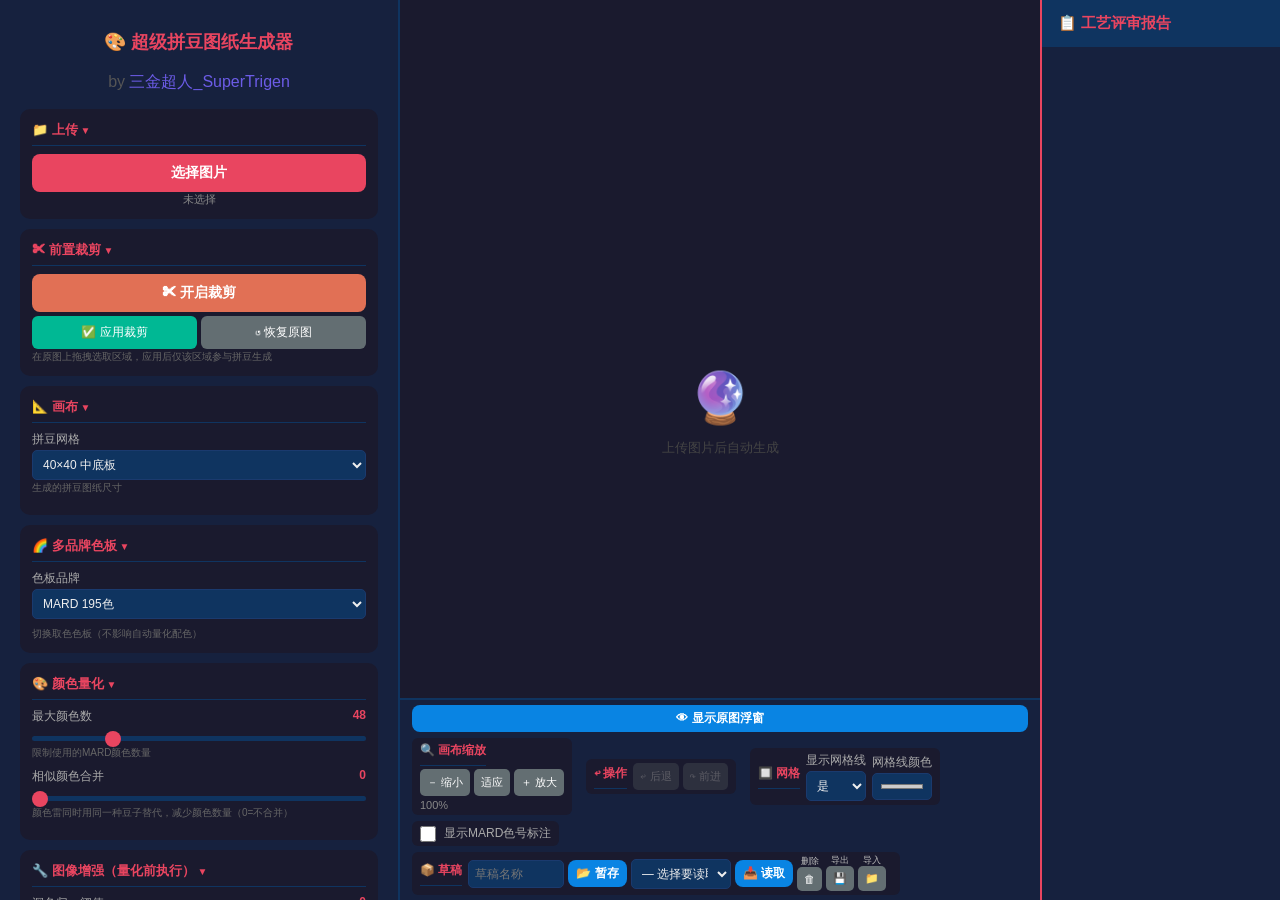
==== index.html @ 313382fa "修复魔棒bug 改善去杂色强度" ====
<!DOCTYPE html>
<html lang="zh-CN">
<head>
    <meta charset="UTF-8">
    <meta name="viewport" content="width=device-width, initial-scale=1.0">
    <title>免费拼豆图纸生成器 Pro - by 三金超人_SuperTrigen</title>
    <style>
        *{margin:0;padding:0;box-sizing:border-box}
        html,body{height:100%}
        body{font-family:'Segoe UI',Arial,sans-serif;background:#1a1a2e;color:#eee}
        .app-container{display:flex;height:100vh;overflow:hidden}
        .control-panel{width:260px;min-width:240px;background:#16213e;padding:20px;overflow-y:auto;display:flex;flex-direction:column;gap:10px;border-right:2px solid #0f3460;position:relative;z-index:68}
        .control-panel h1{font-size:18px;color:#e94560;text-align:center}
        .control-panel .author{font-size:10px;color:#555;text-align:center;margin-bottom:6px}
        .control-panel .author a{color:#6c5ce7;text-decoration:none}
        .control-panel .author a:hover{color:#e94560}
        .control-group{background:#1a1a2e;border-radius:10px;padding:12px}
        .control-group h3{font-size:13px;color:#e94560;margin-bottom:8px;border-bottom:1px solid #0f3460;padding-bottom:6px}
        .setting-row{margin-bottom:8px}
        .setting-row label{display:block;font-size:12px;color:#aaa;margin-bottom:2px}
        .hint{font-size:10px;color:#666;display:block;margin-top:1px}
        .value-display{float:right;color:#e94560;font-weight:bold;font-size:12px}
        input[type="range"]{width:100%;height:5px;border-radius:3px;background:#0f3460;-webkit-appearance:none;cursor:pointer}
        input[type="range"]::-webkit-slider-thumb{-webkit-appearance:none;width:16px;height:16px;border-radius:50%;background:#e94560;cursor:pointer}
        select,input[type="color"]{width:100%;padding:6px;border-radius:5px;background:#0f3460;color:#eee;border:1px solid #1a3a6e;font-size:12px}
        input[type="text"]{width:100%;padding:6px;border-radius:5px;background:#0f3460;color:#eee;border:1px solid #1a3a6e;font-size:12px}
        .btn{width:100%;padding:10px;color:white;border:none;border-radius:8px;font-size:14px;cursor:pointer;font-weight:bold}
        .btn-upload{background:#e94560}.btn-upload:hover{background:#ff6b81}
        .btn-download{background:#00b894}.btn-download:hover{background:#00d2a0}.btn-download:disabled{opacity:.4;cursor:not-allowed}
        .btn-download2{background:#0984e3}.btn-download2:hover{background:#1a94f7}.btn-download2:disabled{opacity:.4;cursor:not-allowed}
        .btn-reset{background:#636e72;margin-bottom:4px}.btn-reset:hover{background:#7f8c8d}
        .btn-clear{background:#e17055;margin-bottom:4px}.btn-clear:hover{background:#f19075}
        .btn-undo{background:#6c5ce7;margin-bottom:4px}.btn-undo:hover{background:#7c6cf7}
        .btn-eyedrop{background:#fdcb6e;color:#333;margin-bottom:4px}.btn-eyedrop:hover{background:#ffeaa7}.btn-eyedrop.active{background:#e94560;color:#fff}
        .btn-null{background:#00b894}.btn-null:hover{background:#00d2a0}.btn-null.active{background:#e94560;color:#fff;box-shadow:0 0 8px #e94560}#packageBtn {background:#e94560;margin-top:4px;}
        #packageBtn:disabled {opacity:.4;cursor:not-allowed;}
        .file-info{font-size:11px;color:#888;text-align:center}
        .checkbox-row{display:flex;align-items:center;gap:8px;font-size:12px;color:#aaa;margin-bottom:8px}
        .checkbox-row input[type="checkbox"]{width:16px;height:16px;cursor:pointer}
        .mard-full-grid{display:grid;grid-template-columns:repeat(10,1fr);gap:2px;max-height:250px;overflow-y:auto;padding:4px;background:#0f3460;border-radius:6px;margin-top:6px}
        .mard-full-item{display:flex;flex-direction:column;align-items:center;cursor:pointer;padding:2px 1px;border-radius:3px;border:1px solid transparent;transition:0.15s}
        .mard-full-item:hover{border-color:#fff;background:#1a3a6e}
        .mard-full-item.active{border-color:#e94560;background:#1a1a2e;box-shadow:0 0 8px #e94560}
        .mard-full-swatch{width:22px;height:22px;border-radius:2px;border:1px solid #555}
        .mard-full-label{font-size:8px;color:#ccc;margin-top:1px;text-align:center}
        .eyedrop-cursor{cursor:crosshair}
        .preview-panel{flex:1;display:flex;flex-direction:column;align-items:center;justify-content:center;background:#1a1a2e;padding:20px;border-right:2px solid #0f3460;min-width:280px}
        .preview-panel h2{font-size:14px;color:#888;margin-bottom:15px}
        .preview-box{max-width:100%;max-height:65vh;border-radius:10px;overflow:auto;background:#111;display:flex;align-items:center;justify-content:center}
        .preview-box img{max-width:100%;max-height:65vh;object-fit:contain}
        .result-panel{flex:1;display:flex;flex-direction:column;align-items:center;justify-content:center;background:#1a1a2e;padding:20px;min-width:280px;overflow:auto}
        .result-panel h2{font-size:14px;color:#888;margin-bottom:15px}
        .result-box{overflow:auto;width:100%;max-width:100%;max-height:70vh}
        .result-box canvas{display:block;margin:0 auto;max-width:none;image-rendering:pixelated;cursor:crosshair}
        .placeholder{color:#444;font-size:13px;text-align:center;padding:40px}
        .placeholder .icon{font-size:50px;display:block;margin-bottom:12px}
        .tool-info{font-size:11px;color:#e94560;text-align:center;margin-top:5px;min-height:18px}
        @media(max-width:1200px){
        .app-container{flex-direction:column;height:auto;min-height:100vh;padding-top:56px}
        .control-panel{position:fixed;top:0;left:0;height:100vh;width:320px;max-width:85vw;z-index:70;transform:translateX(-105%);transition:transform .3s ease;box-shadow:8px 0 24px rgba(0,0,0,.5);padding-top:60px}
        .control-panel.open{transform:translateX(0)}
        .mobile-bar{display:flex}
        .review-panel{position:fixed;top:0;right:0;height:100vh;width:330px;max-width:92vw;transform:translateX(105%);transition:transform .3s ease;z-index:75;box-shadow:-8px 0 24px rgba(0,0,0,.5)}
        .review-panel.open{transform:translateX(0)}
        .result-box canvas{touch-action:none}
        .preview-panel,.result-panel{min-width:auto;width:100%}
    }
    .group-toggle{cursor:pointer;user-select:none}
    .group-toggle::after{content:' ▼';font-size:10px;color:#e94560}
    .control-group.collapsed .group-body{display:none}
    .control-group.collapsed .group-toggle::after{content:' ▶'}
    .group-body{margin-top:8px}
    .mobile-bar{display:none;align-items:center;gap:8px;padding:10px;background:#16213e;border-bottom:2px solid #0f3460;position:fixed;top:0;left:0;right:0;z-index:72}
    .mobile-bar .mbtn{flex:1;background:#0f3460;color:#eee;border:1px solid #1a3a6e;border-radius:8px;padding:12px;font-size:15px;font-weight:bold}
    .center-column{display:flex;flex-direction:column;flex:1 1 auto;min-width:0;max-width:1000px;margin:0 auto;overflow-y:auto}
    .center-column .result-panel{flex:none;border-right:none;background:transparent;min-height:0}
    .result-area{position:relative;flex:1 1 auto;min-height:0;display:flex;flex-direction:column;align-items:center;justify-content:center;overflow:hidden;padding:8px}
.center-column .result-box{width:100%;max-width:100%;max-height:100%;overflow:auto}
    .float-original{position:fixed;top:12px;left:auto;right:12px;bottom:auto;width:160px;max-width:32%;background:#16213e;border:1px solid #e94560;border-radius:8px;box-shadow:0 4px 16px rgba(0,0,0,.5);z-index:120;overflow:hidden}
    .float-head{display:flex;justify-content:space-between;align-items:center;padding:4px 8px;background:#0f3460;color:#e94560;font-size:12px;cursor:move;user-select:none}
    .float-x{cursor:pointer;color:#eee;font-size:14px;padding:0 4px}
    .float-body{position:relative}
    .float-body img{display:block;width:100%;height:auto}
    @media (max-width:1199px){ .float-original{top:auto;bottom:84px;right:12px} }
    .mid-bottom{flex:0 0 auto;display:flex;flex-wrap:wrap;align-items:center;gap:6px 14px;padding:5px 12px;background:#16213e;border-top:2px solid #0f3460;overflow:visible;white-space:normal}
.center-column .mid-bottom>*{margin:0}
.center-column .mid-bottom .control-group{display:flex;flex-direction:row;align-items:center;flex-wrap:nowrap;gap:6px;padding:4px 8px;margin:0!important;border-radius:6px}
.center-column .mid-bottom .control-group h3{margin:0!important;font-size:12px;white-space:nowrap}
.center-column .mid-bottom .setting-row{margin:0!important}
.center-column .mid-bottom .control-group input,.center-column .mid-bottom .control-group select,.center-column .mid-bottom .control-group button{margin:0!important}
.center-column .mid-bottom #draftName{width:96px}
.center-column .mid-bottom #draftSelect{width:100px}
.center-column .mid-bottom .draft-row{display:flex;align-items:center;gap:4px;flex-wrap:nowrap}
.center-column .mid-bottom .mini{background:#636e72;color:#fff;border:none;border-radius:5px;cursor:pointer;font-size:11px;padding:6px 7px;white-space:nowrap}
.center-column .mid-bottom .mini:disabled{background:#3a3f4a;color:#888;cursor:not-allowed;opacity:.6}
.center-column .mid-bottom .btn{padding:5px 8px;font-size:12px}
.center-column .mid-bottom #toggleOriginalBtn{margin:0!important}
.center-column .mid-bottom #zoomInfo,.center-column .mid-bottom #draftInfo{margin:0!important}
    .zoom-bar{margin:0!important}
    .center-column .mid-bottom .zoom-col{flex-direction:column;align-items:flex-start;gap:3px}
    .center-column .mid-bottom .zoom-col .zoom-btns{display:flex;gap:4px;align-items:center;margin:0!important}
    .center-column .mid-bottom .mini-cap{display:flex;flex-direction:column;align-items:center;gap:1px;line-height:1}
    .center-column .mid-bottom .mini-cap .cap{font-size:9px;color:#bbb}
    .review-panel{width:260px;min-width:240px;background:#16213e;border-left:2px solid #e94560;display:flex;flex-direction:column;overflow:hidden}
    .rp-header{display:flex;justify-content:space-between;align-items:center;padding:14px 16px;background:#0f3460;color:#e94560;font-weight:bold;font-size:15px}
    .rp-close{background:none;border:none;color:#eee;font-size:22px;cursor:pointer;line-height:1}
    .rp-body{padding:14px 16px;overflow-y:auto;flex:1;font-size:13px;color:#ddd}
    .rp-section{background:#1a1a2e;border-radius:8px;padding:10px;margin-bottom:12px}
    .rp-section h4{color:#e94560;font-size:13px;margin-bottom:8px;border-bottom:1px solid #0f3460;padding-bottom:4px}
    .rp-stat{display:flex;justify-content:space-between;padding:3px 0;font-size:12px}
    .rp-frag{font-size:11px;color:#ffb3b3;margin:2px 0}
    .rp-suggest{font-size:12px;color:#aef;margin:3px 0}
    .rp-badge{display:inline-block;background:#e94560;color:#fff;border-radius:10px;padding:3px 12px;font-weight:bold;font-size:14px}
    .scrim{position:fixed;inset:0;background:rgba(0,0,0,.55);z-index:65;opacity:0;visibility:hidden;transition:.3s}
    .scrim.show{opacity:1;visibility:visible}
    .crop-overlay{position:fixed;background:rgba(0,0,0,.5);touch-action:none;z-index:85;display:none}
    .crop-rect{position:absolute;border:2px dashed #e94560;background:rgba(233,69,96,.18);box-shadow:0 0 0 9999px rgba(0,0,0,.5)}
    .hl-btn:active{background:#e94560!important}
    .btn-review{background:#6c5ce7!important;margin-bottom:6px}
    .btn-review:hover{background:#7c6cf7!important}
    .rp-tab{cursor:pointer;transition:filter .15s}
    .rp-tab:hover{filter:brightness(1.15)}
    .risk-item{cursor:pointer;transition:background .15s,border-color .15s}
    .risk-item:hover{background:#1a3a6e!important;border-color:#e94560!important}
    </style>
</head>
<body>
<div class="app-container">
<div class="control-panel" id="control-panel" style="width:400px;flex-shrink:0;">
<h1 class="title" style="font-size:18px;margin-top:10px;white-space:nowrap;">🎨 超级拼豆图纸生成器</h1>
<p class="author" style="font-size:16px;margin-top:8px;white-space:nowrap;">by <a href="https://github.com/chai-07" target="_blank">三金超人_SuperTrigen</a></p>
<div class="control-group"><h3>📁 上传</h3><input type="file" id="fileInput" accept="image/*" style="display:none"><button class="btn btn-upload" onclick="document.getElementById('fileInput').click()">选择图片</button><p class="file-info" id="fileInfo">未选择</p></div>
<div class="control-group"><h3>✂ 前置裁剪</h3>
<button class="btn btn-clear" id="cropOpenBtn" style="margin-bottom:4px">✂ 开启裁剪</button>
<div style="display:flex;gap:4px;">
    <button id="cropApplyBtn" disabled style="flex:1;background:#00b894;color:#fff;border:none;border-radius:6px;padding:8px 0;font-size:12px;cursor:pointer">✅ 应用裁剪</button>
    <button id="cropRestoreBtn" style="flex:1;background:#636e72;color:#fff;border:none;border-radius:6px;padding:8px 0;font-size:12px;cursor:pointer">↺ 恢复原图</button>
</div>
<span class="hint">在原图上拖拽选取区域，应用后仅该区域参与拼豆生成</span></div>
<div class="control-group"><h3>📐 画布</h3><div class="setting-row"><label>拼豆网格</label><select id="canvasSize"><option value="20">20×20 超小底板</option><option value="29">29×29 小底板</option><option value="40" selected>40×40 中底板</option><option value="50">50×50 标准底板</option><option value="80">80×80 大底板</option><option value="100">100×100 超大底板</option><option value="custom">自定义尺寸…</option></select><span class="hint">生成的拼豆图纸尺寸</span></div><div class="setting-row" id="customSizeRow" style="display:none"><label>自定义 (宽×高)</label><span style="display:flex;gap:6px;align-items:stretch"><input type="text" id="customSize" placeholder="例如 35x35 或 60x40" style="flex:1;width:100%;min-width:0;padding:8px;border-radius:6px;background:#0f3460;color:#eee;border:1px solid #1a3a6e;font-size:13px"><button class="btn" id="customSizeConfirm" style="width:auto;flex-shrink:0;padding:8px 16px;font-size:13px;border-radius:6px;background:#e94560;color:#fff">确认</button></span><span class="hint">输入格式：宽x高（5~150，如 35x35），填好后点「确认」生成</span></div></div>
<div class="control-group"><h3>🌈 多品牌色板</h3>
<div class="setting-row"><label>色板品牌</label><select id="brandSel"><option value="MARD" selected>MARD 195色</option><option value="PERLER">Perler 117色</option><option value="HAMA">Hama 33色</option><option value="ARTKAL">Artkal 176色</option></select></div>
<span class="hint">切换取色色板（不影响自动量化配色）</span></div>
<div class="control-group"><h3>🎨 颜色量化</h3><div class="setting-row"><label>最大颜色数 <span class="value-display" id="colorCountValue">48</span></label><input type="range" id="maxColors" min="4" max="195" value="48" step="1"><span class="hint">限制使用的MARD颜色数量</span></div>
<div class="setting-row"><label>相似颜色合并 <span class="value-display" id="mergeSimilarValue">0</span></label><input type="range" id="mergeSimilar" min="0" max="100" value="0" step="1"><span class="hint">颜色雷同时用同一种豆子替代，减少颜色数量（0=不合并）</span></div></div>
<div class="control-group"><h3>🔧 图像增强（量化前执行）</h3>
<div class="setting-row"><label>深色归一阈值 <span class="value-display" id="darkUnifyValue">0</span></label><input type="range" id="darkUnify" min="0" max="40" value="0" step="1"><span class="hint">亮度低于此值的像素强制变纯黑</span></div>
<div class="setting-row"><label>黑色阈值 <span class="value-display" id="blackValue">0</span></label><input type="range" id="blackThreshold" min="0" max="30" value="0" step="1"><span class="hint">压暗部去灰雾，让画面更通透</span></div>
<div class="setting-row"><label>伽马校正 <span class="value-display" id="gammaValue">1.00</span></label><input type="range" id="gamma" min="70" max="130" value="100" step="1"><span class="hint">校正整体亮度曲线</span></div>
<div class="setting-row"><label>饱和度 <span class="value-display" id="satValue">100</span>%</label><input type="range" id="saturation" min="80" max="120" value="100" step="1"><span class="hint">增强色彩鲜艳度</span></div>
<div class="setting-row"><label>对比度 <span class="value-display" id="contrastValue">100</span>%</label><input type="range" id="contrast" min="80" max="120" value="100" step="1"><span class="hint">100为原图基准，左右微调明暗层次</span></div>
<div class="setting-row"><label>亮度 <span class="value-display" id="brightValue">0</span></label><input type="range" id="brightness" min="-20" max="20" value="0" step="1"><span class="hint">整体提亮或压暗</span></div>
<div class="setting-row"><label>锐化 <span class="value-display" id="sharpValue">0</span></label><input type="range" id="sharpen" min="-10" max="10" value="0" step="1"><span class="hint">正值锐化 / 负值柔化，0为原图</span></div>
<div class="setting-row"><label>降噪 <span class="value-display" id="denoiseValue">0</span></label><input type="range" id="denoise" min="0" max="5" value="0" step="1"><span class="hint">减少杂色碎点</span></div>
<button class="btn btn-reset" onclick="resetParams()">↺ 重置所有参数</button></div>
<div class="control-group"><h3>🧹 清理</h3><button class="btn btn-clear" onclick="removeSingles()">🧹 清除1×1孤立点</button></div>
<!-- 画布缩放控件已移至中栏底部 .mid-bottom -->
<div class="control-group"><h3>🪞 对称绘图</h3>
<div class="setting-row"><label>对称模式</label><select id="symMode"><option value="off" selected>关闭</option><option value="vertical">左右对称</option><option value="horizontal">上下对称</option><option value="quad">四向对称</option></select></div>
<span class="hint">开启后画笔自动镜像，适合制作对称图案</span></div>
<div class="control-group"><h3>🖌️ 手动修图</h3>
<div style="display:flex;gap:4px;margin-bottom:6px;">
    <button class="btn btn-wand" id="wandBtn" onclick="toggleWand()" style="flex:1;background:#9b59b6;color:#fff;border:none;border-radius:5px;cursor:pointer;font-size:12px;padding:8px 0;">🪄 魔棒选区</button>
</div>
<p style="font-size:11px;color:#aaa;margin-bottom:4px;">画笔: <span id="brushColorDisplay" style="color:#e94560;">H19 黑色</span></p>
<div style="display:flex;gap:4px;margin-bottom:6px;">
    <button class="btn btn-eyedrop" id="eyedropBtn" onclick="toggleEyedropper()" style="flex:1;">💉 取色管</button>
    <input type="text" id="mardCodeInput" placeholder="输入色号如A1" style="flex:2;" onkeydown="if(event.key==='Enter')setBrushByCode()">
    <button onclick="setBrushByCode()" style="flex:1;background:#636e72;color:#fff;border:none;border-radius:5px;cursor:pointer;font-size:11px;">确定</button>
</div>
<p style="font-size:10px;color:#666;margin-bottom:4px;">全色板取色（点击选色，色板可滚动）</p>
<div class="mard-full-grid" id="mardFullGrid"></div>
<button class="btn btn-null" id="nullBrushBtn" onclick="selectNullBrush()" style="margin-top:6px;margin-bottom:4px;">⬜ 镂空笔(null) · 不填充</button>
<div class="setting-row" style="margin-top:8px;"><label>画笔大小 <span id="brushSizeValue">1</span></label><input type="range" id="brushSize" min="1" max="5" value="1" step="1"></div>
</div>
<div class="control-group"><h3>🔯 挂件工艺模板</h3>
<div class="setting-row"><label>模板形状</label><select id="templateSel"><option value="none" selected>无 / 清除</option><option value="disc">圆形挂件</option><option value="heart">心形挂件</option><option value="rsquare">圆角方挂件</option></select></div>
<div class="setting-row" id="templateScaleRow" style="margin-top:6px;display:none;"><label>模板大小 <span id="templateScaleValue">100%</span></label><input type="range" id="templateScale" min="0.3" max="1" value="1" step="0.05"></div>
<span class="hint">选中模板后拖动滑块，右侧实时预览；将板外区域设为镂空并自动加挂孔</span></div>
<div class="control-group"><h3>✨ 智能清理</h3>
<div class="setting-row"><label>清杂碎块(≤N颗) <span id="speckSizeValue" class="value-display">2</span></label><input type="range" id="speckSize" min="1" max="8" value="2" step="1"><span class="hint">仅清除完全孤立在同色区域中的小色块，不碰细线与边缘</span></div>
<button class="btn btn-clear" id="cleanSpecksBtn">✨ 一键清杂点</button>
<span class="hint">移除≤阈值的孤立同色碎块，自动并入周边主色</span></div>
<div class="setting-row" style="margin-bottom:6px;"><label>导出文件命名前缀</label><input type="text" id="exportName" placeholder="留空自动：随机命名1 / 随机命名2 …"></div>
<button class="btn btn-download" id="downloadBtn" disabled onclick="downloadResult()">💾 下载效果图 PNG</button>
<button class="btn btn-download2" id="downloadCodeBtn" disabled onclick="downloadCodeResult()">📋 下载色号图纸 PNG</button>
<button class="btn btn-download" id="colorPdfBtn" style="margin-top:6px" disabled onclick="downloadColorPdf()">📕 彩色PDF</button>
<button class="btn btn-download2" id="csvBtn" disabled onclick="downloadCsv()">📊 CSV耗材清单</button>
<button class="btn" id="packageBtn"  disabled onclick="packageExport()">📦 一键打包导出（4种）</button>
<span class="hint" id="pkgHint">打包将优先让你选择文件夹保存；浏览器不支持时自动下载ZIP（解压即得文件夹）</span>
</div>
<div class="center-column">
<div class="result-area" id="resultArea">
<div class="result-box"><canvas id="resultCanvas"></canvas><div class="placeholder" id="resultPlaceholder"><span class="icon">🔮</span>上传图片后自动生成</div></div>
<p class="tool-info" id="pixelInfo"></p>
<div class="float-original" id="floatOriginal" style="display:none">
<div class="float-head" id="floatHead"><span>📷 原图（拖动此处移动）</span><span class="float-x" id="floatClose" title="隐藏原图">✕</span></div>
<div class="float-body"><img id="originalImage" style="display:none" alt="原图">
<div class="crop-overlay" id="cropOverlay"><div class="crop-rect" id="cropRect"></div></div>
</div>
</div>
</div>
<div class="mid-bottom">
<button class="btn btn-download2" id="toggleOriginalBtn">👁 显示原图浮窗</button>
<div class="control-group zoom-bar zoom-col"><h3>🔍 画布缩放</h3>
<div class="zoom-btns">
<button onclick="zoomCanvas(0.8)" class="mini">－ 缩小</button>
<button onclick="fitZoom()" class="mini">适应</button>
<button onclick="zoomCanvas(1.25)" class="mini">＋ 放大</button>
</div>
<p class="file-info" id="zoomInfo" style="text-align:center;margin-top:2px;">100%</p>
</div>
<div class="control-group zoom-bar"><h3>↩ 操作</h3>
<div class="zoom-btns">
<button class="mini" id="undoBtn" onclick="undoBrush()">↩ 后退</button>
<button class="mini" id="redoBtn" onclick="redoBrush()">↷ 前进</button>
</div></div>
<div class="control-group"><h3>🔲 网格</h3>
<div class="setting-row"><label>显示网格线</label><select id="showGrid"><option value="yes" selected>是</option><option value="no">否</option></select></div>
<div class="setting-row"><label>网格线颜色</label><input type="color" id="gridColor" value="#cccccc"></div>
</div>
<div class="control-group" style="flex-direction:row;align-items:center"><div class="checkbox-row" style="margin:0"><input type="checkbox" id="showColorCodes" onchange="toggleColorCodes()"><label for="showColorCodes">显示MARD色号标注</label></div></div>
<div class="control-group"><h3>📦 草稿</h3>
<div class="draft-row">
<input type="text" id="draftName" placeholder="草稿名称">
<button class="btn btn-download2" onclick="saveDraft()">📂 暂存</button>
<select id="draftSelect"><option value="">— 读取 —</option></select>
<button class="btn btn-download2" onclick="loadDraft()">📥 读取</button>
<span class="mini-cap"><span class="cap">删除</span><button class="mini" onclick="deleteDraft()" title="删除选中">🗑</button></span>
<span class="mini-cap"><span class="cap">导出</span><button class="mini" onclick="exportDraft()" title="导出文件">💾</button></span>
<span class="mini-cap"><span class="cap">导入</span><button class="mini" onclick="document.getElementById('draftFileInput').click()" title="导入文件">📁</button></span>
</div>
<input type="file" id="draftFileInput" accept=".json,application/json" style="display:none">
<p class="file-info" id="draftInfo"></p></div>
</div>
<p class="file-info storage-warn" id="storageWarn" style="display:none;padding:3px 12px;color:#e9b949;font-size:11px;background:#16213e;border-top:1px solid #0f3460;"></p>
</div>
<aside class="review-panel" id="reviewPanel">
    <div class="rp-header"><span>📋 工艺评审报告</span></div>
    <div class="rp-body" id="reviewBody"></div>
</aside>
</div>
<div class="mobile-bar" id="mobileBar">
    <button class="mbtn" id="openSettings">☰ 设置</button>
    <button class="mbtn" id="openReview">📋 评审</button>
</div>
<div class="scrim" id="scrim"></div>

<script>
// MARD官方195色完整色谱
var MARD_COLORS=[
    {id:"A1",name:"浅黄1",rgb:[250,244,200]},{id:"A2",name:"浅黄2",rgb:[255,255,213]},{id:"A3",name:"浅黄3",rgb:[255,248,208]},{id:"A4",name:"浅橙1",rgb:[255,232,194]},{id:"A5",name:"浅橙2",rgb:[255,211,163]},{id:"A6",name:"橙1",rgb:[254,172,76]},{id:"A7",name:"橙2",rgb:[254,139,76]},{id:"A8",name:"黄1",rgb:[255,218,69]},{id:"A9",name:"橙3",rgb:[255,153,91]},{id:"A10",name:"橙4",rgb:[247,124,49]},{id:"A11",name:"浅橙3",rgb:[255,194,133]},{id:"A12",name:"浅橙4",rgb:[249,187,105]},{id:"A13",name:"黄2",rgb:[254,198,103]},{id:"A14",name:"黄3",rgb:[255,188,66]},{id:"A15",name:"黄4",rgb:[251,246,94]},{id:"A16",name:"浅黄4",rgb:[254,255,151]},{id:"A17",name:"黄5",rgb:[253,225,115]},{id:"A18",name:"浅橙5",rgb:[254,190,125]},{id:"A19",name:"浅橙6",rgb:[255,208,140]},{id:"A20",name:"黄6",rgb:[255,213,104]},{id:"A21",name:"浅黄5",rgb:[255,227,149]},{id:"A22",name:"黄绿1",rgb:[244,245,125]},{id:"A23",name:"肤色1",rgb:[230,201,183]},{id:"A24",name:"浅黄6",rgb:[247,248,162]},{id:"A25",name:"黄7",rgb:[255,214,125]},{id:"A26",name:"黄8",rgb:[255,200,48]},
    {id:"B1",name:"黄绿2",rgb:[230,238,49]},{id:"B2",name:"荧光绿1",rgb:[99,243,71]},{id:"B3",name:"浅绿1",rgb:[158,247,128]},{id:"B4",name:"绿1",rgb:[93,224,53]},{id:"B5",name:"绿2",rgb:[53,227,82]},{id:"B6",name:"薄荷绿1",rgb:[101,226,166]},{id:"B7",name:"绿3",rgb:[61,175,128]},{id:"B8",name:"绿4",rgb:[28,156,79]},{id:"B9",name:"深绿1",rgb:[39,82,58]},{id:"B10",name:"薄荷绿2",rgb:[149,211,194]},{id:"B11",name:"橄榄绿1",rgb:[93,114,42]},{id:"B12",name:"绿5",rgb:[22,111,65]},{id:"B13",name:"浅绿2",rgb:[202,235,123]},{id:"B14",name:"绿6",rgb:[173,233,70]},{id:"B15",name:"深绿2",rgb:[46,81,50]},{id:"B16",name:"浅绿3",rgb:[197,237,156]},{id:"B17",name:"橄榄绿2",rgb:[155,177,58]},{id:"B18",name:"黄绿3",rgb:[230,238,73]},{id:"B19",name:"绿7",rgb:[114,184,120]},{id:"B20",name:"绿8",rgb:[74,143,82]},{id:"B21",name:"绿9",rgb:[135,194,152]},{id:"B22",name:"绿10",rgb:[87,158,118]},{id:"B23",name:"绿11",rgb:[50,115,83]},{id:"B24",name:"浅绿4",rgb:[238,252,165]},{id:"B25",name:"绿12",rgb:[115,153,97]},{id:"B26",name:"卡其绿",rgb:[141,122,53]},{id:"B27",name:"绿13",rgb:[107,140,97]},{id:"B28",name:"深绿3",rgb:[69,107,68]},{id:"B29",name:"绿14",rgb:[197,226,84]},{id:"B30",name:"绿15",rgb:[146,196,112]},{id:"B31",name:"绿16",rgb:[98,145,80]},{id:"B32",name:"橄榄绿3",rgb:[156,171,90]},
    {id:"C1",name:"浅蓝1",rgb:[182,232,247]},{id:"C2",name:"浅蓝2",rgb:[134,216,242]},{id:"C3",name:"蓝1",rgb:[73,184,232]},{id:"C4",name:"蓝2",rgb:[38,152,216]},{id:"C5",name:"蓝3",rgb:[25,127,201]},{id:"C6",name:"蓝4",rgb:[20,103,173]},{id:"C7",name:"蓝5",rgb:[15,78,138]},{id:"C8",name:"深蓝1",rgb:[12,55,102]},{id:"C9",name:"浅蓝3",rgb:[214,232,244]},{id:"C10",name:"浅蓝4",rgb:[166,212,237]},{id:"C11",name:"蓝6",rgb:[115,185,224]},{id:"C12",name:"蓝7",rgb:[63,150,205]},{id:"C13",name:"蓝8",rgb:[36,122,191]},{id:"C14",name:"蓝9",rgb:[26,97,158]},{id:"C15",name:"蓝10",rgb:[18,74,124]},{id:"C16",name:"深蓝2",rgb:[13,52,92]},{id:"C17",name:"浅蓝5",rgb:[224,240,248]},{id:"C18",name:"浅蓝6",rgb:[178,216,234]},{id:"C19",name:"蓝11",rgb:[128,185,216]},{id:"C20",name:"蓝12",rgb:[74,153,196]},{id:"C21",name:"蓝13",rgb:[44,126,178]},{id:"C22",name:"蓝14",rgb:[32,102,148]},{id:"C23",name:"蓝15",rgb:[21,79,118]},{id:"C24",name:"深蓝3",rgb:[15,58,90]},{id:"C25",name:"青1",rgb:[169,229,229]},{id:"C26",name:"青2",rgb:[114,209,209]},{id:"C27",name:"青3",rgb:[56,181,181]},{id:"C28",name:"青4",rgb:[32,148,148]},{id:"C29",name:"青5",rgb:[20,111,111]},
    {id:"D1",name:"浅紫1",rgb:[233,227,247]},{id:"D2",name:"浅紫2",rgb:[217,207,242]},{id:"D3",name:"紫1",rgb:[195,178,233]},{id:"D4",name:"紫2",rgb:[170,144,224]},{id:"D5",name:"紫3",rgb:[143,108,214]},{id:"D6",name:"紫4",rgb:[117,77,204]},{id:"D7",name:"紫5",rgb:[93,52,189]},{id:"D8",name:"紫6",rgb:[70,35,160]},{id:"D9",name:"深紫1",rgb:[49,24,122]},{id:"D10",name:"浅紫3",rgb:[240,231,249]},{id:"D11",name:"浅紫4",rgb:[226,211,244]},{id:"D12",name:"紫7",rgb:[206,184,235]},{id:"D13",name:"紫8",rgb:[181,152,226]},{id:"D14",name:"紫9",rgb:[139,39,155]},{id:"D15",name:"紫10",rgb:[47,31,144]},{id:"D16",name:"浅紫5",rgb:[227,225,238]},{id:"D17",name:"蓝紫1",rgb:[196,212,246]},{id:"D18",name:"紫11",rgb:[164,94,199]},{id:"D19",name:"浅紫6",rgb:[216,195,215]},{id:"D20",name:"紫12",rgb:[156,50,178]},{id:"D21",name:"紫13",rgb:[154,0,155]},{id:"D22",name:"浅紫7",rgb:[221,191,224]},{id:"D23",name:"紫14",rgb:[189,143,200]},{id:"D24",name:"紫15",rgb:[156,86,170]},{id:"D25",name:"紫16",rgb:[122,54,136]},{id:"D26",name:"深紫2",rgb:[86,36,99]},
    {id:"E1",name:"浅粉1",rgb:[255,214,232]},{id:"E2",name:"浅粉2",rgb:[255,196,221]},{id:"E3",name:"粉1",rgb:[255,183,231]},{id:"E4",name:"粉2",rgb:[255,159,216]},{id:"E5",name:"粉3",rgb:[255,132,200]},{id:"E6",name:"粉4",rgb:[255,102,184]},{id:"E7",name:"粉5",rgb:[249,72,163]},{id:"E8",name:"粉6",rgb:[233,40,140]},{id:"E9",name:"深粉1",rgb:[210,23,120]},{id:"E10",name:"粉7",rgb:[209,59,149]},{id:"E11",name:"浅粉3",rgb:[247,169,198]},{id:"E12",name:"粉8",rgb:[247,143,195]},{id:"E13",name:"深粉2",rgb:[181,0,109]},{id:"E14",name:"肤色2",rgb:[255,209,186]},{id:"E15",name:"肤色3",rgb:[248,199,201]},{id:"E16",name:"肤色4",rgb:[255,243,235]},{id:"E17",name:"肤色5",rgb:[249,226,214]},{id:"E18",name:"肤色6",rgb:[243,210,193]},{id:"E19",name:"暗红1",rgb:[145,25,50]},{id:"E20",name:"红1",rgb:[216,69,69]},{id:"E21",name:"红2",rgb:[230,103,103]},{id:"E22",name:"浅红1",rgb:[242,146,146]},{id:"E23",name:"浅红2",rgb:[248,178,178]},{id:"E24",name:"浅红3",rgb:[252,210,210]},
    {id:"F1",name:"浅橘1",rgb:[255,229,217]},{id:"F2",name:"浅橘2",rgb:[255,215,199]},{id:"F3",name:"橘1",rgb:[255,201,181]},{id:"F4",name:"橘2",rgb:[255,186,159]},{id:"F5",name:"橘3",rgb:[255,168,133]},{id:"F6",name:"橘4",rgb:[255,147,102]},{id:"F7",name:"橘5",rgb:[255,124,71]},{id:"F8",name:"橘6",rgb:[247,97,39]},{id:"F9",name:"深橘1",rgb:[228,72,16]},{id:"F10",name:"浅橘3",rgb:[255,233,216]},{id:"F11",name:"浅橘4",rgb:[255,219,195]},{id:"F12",name:"橘7",rgb:[255,204,171]},{id:"F13",name:"橘8",rgb:[255,187,143]},{id:"F14",name:"橘9",rgb:[255,166,112]},{id:"F15",name:"橘10",rgb:[255,142,78]},{id:"F16",name:"橘11",rgb:[255,114,41]},{id:"F17",name:"橘12",rgb:[244,87,14]},{id:"F18",name:"深橘2",rgb:[214,64,6]},{id:"F19",name:"浅橘5",rgb:[255,225,205]},{id:"F20",name:"橘13",rgb:[255,208,179]},{id:"F21",name:"橘14",rgb:[255,188,148]},{id:"F22",name:"橘15",rgb:[255,164,111]},{id:"F23",name:"橘16",rgb:[255,135,70]},{id:"F24",name:"橘17",rgb:[255,106,29]},{id:"F25",name:"橘18",rgb:[224,78,9]},
    {id:"G1",name:"浅棕1",rgb:[255,241,228]},{id:"G2",name:"浅棕2",rgb:[252,198,172]},{id:"G3",name:"浅棕3",rgb:[241,196,165]},{id:"G4",name:"棕1",rgb:[220,179,135]},{id:"G5",name:"棕2",rgb:[231,179,78]},{id:"G6",name:"棕3",rgb:[227,160,20]},{id:"G7",name:"棕4",rgb:[209,132,33]},{id:"G8",name:"棕5",rgb:[185,106,30]},{id:"G9",name:"棕6",rgb:[156,84,26]},{id:"G10",name:"棕7",rgb:[122,65,21]},{id:"G11",name:"棕8",rgb:[90,48,16]},{id:"G12",name:"深棕1",rgb:[61,32,11]},{id:"G13",name:"浅棕4",rgb:[242,217,196]},{id:"G14",name:"浅棕5",rgb:[226,190,164]},{id:"G15",name:"米黄1",rgb:[252,249,224]},{id:"G16",name:"棕9",rgb:[208,168,130]},{id:"G17",name:"棕10",rgb:[187,140,96]},{id:"G18",name:"棕11",rgb:[158,112,66]},{id:"G19",name:"棕12",rgb:[127,88,50]},{id:"G20",name:"棕13",rgb:[94,64,36]},{id:"G21",name:"深棕2",rgb:[68,46,26]},
    {id:"H1",name:"白色",rgb:[255,255,255]},{id:"H2",name:"灰1",rgb:[242,242,242]},{id:"H3",name:"灰2",rgb:[229,229,229]},{id:"H4",name:"灰3",rgb:[216,216,216]},{id:"H5",name:"灰4",rgb:[203,203,203]},{id:"H6",name:"灰5",rgb:[190,190,190]},{id:"H7",name:"灰6",rgb:[177,177,177]},{id:"H8",name:"灰7",rgb:[164,164,164]},{id:"H9",name:"灰8",rgb:[151,151,151]},{id:"H10",name:"灰9",rgb:[138,138,138]},{id:"H11",name:"灰10",rgb:[125,125,125]},{id:"H12",name:"灰11",rgb:[112,112,112]},{id:"H13",name:"灰12",rgb:[99,99,99]},{id:"H14",name:"灰13",rgb:[86,86,86]},{id:"H15",name:"灰14",rgb:[73,73,73]},{id:"H16",name:"灰15",rgb:[60,60,60]},{id:"H17",name:"灰16",rgb:[47,47,47]},{id:"H18",name:"深灰1",rgb:[15,15,15]},{id:"H19",name:"黑色",rgb:[0,0,0]},{id:"H20",name:"灰17",rgb:[245,245,245]},{id:"H21",name:"灰18",rgb:[234,234,234]},{id:"H22",name:"灰蓝",rgb:[202,202,212]},{id:"H23",name:"灰绿",rgb:[154,157,148]},
    {id:"M1",name:"莫兰迪绿",rgb:[188,198,184]},{id:"M2",name:"莫兰迪绿2",rgb:[138,163,134]},{id:"M3",name:"莫兰迪蓝灰",rgb:[105,125,128]},{id:"M4",name:"莫兰迪米",rgb:[227,210,188]},{id:"M5",name:"莫兰迪黄绿",rgb:[208,204,170]},{id:"M6",name:"莫兰迪棕",rgb:[176,167,130]},{id:"M7",name:"莫兰迪灰棕",rgb:[180,164,151]},{id:"M8",name:"莫兰迪粉棕",rgb:[179,130,129]},{id:"M9",name:"莫兰迪棕2",rgb:[165,135,103]},{id:"M10",name:"莫兰迪紫灰",rgb:[197,178,188]},{id:"M11",name:"莫兰迪紫",rgb:[159,117,148]},{id:"M12",name:"莫兰迪暗红",rgb:[100,71,73]},{id:"M13",name:"莫兰迪橘",rgb:[209,144,102]},{id:"M14",name:"莫兰迪红",rgb:[199,115,98]},{id:"M15",name:"莫兰迪灰",rgb:[116,125,122]}
];

var originalImage=null,gridW=0,gridH=0,gridData=null,displayScale=30,editMask=null,pendingReapply=null,_gridInit=false;
var currentViewRect=null; // 当前原图在原图(原始未裁)像素坐标系中的可视区域，用于裁剪时映射笔刷点坐标
var exportCounter=0; // 未填命名时自动编号：随机命名1、随机命名2…
var undoStack=[],redoStack=[],colorPalette=[],showCodes=false;
var selectedBrushColor=[0,0,0],selectedBrushId='H19',selectedBrushIsNull=false,eyedropperActive=false,suppressWandFill=false;
var processTimer=null;
var wandActive=false,wandSelection=null,viewZoom=1,lastFitGs=-1;
var riskResultCache=null,reviewTab="overview",selectedRiskIndex=-1,showRiskOverlay=false;
var fixParams={thinExpandSize:1,bridgeMaxDist:2,speckThreshold:2,chessAggress:1};

function bind(id,disp,fmt){
    var el=document.getElementById(id);
    if(!el)return;
    el.addEventListener('input',function(){
        document.getElementById(disp).textContent=fmt?fmt(this.value):this.value;
        requestProcess();
    });
}
bind('darkUnify','darkUnifyValue');bind('blackThreshold','blackValue');
bind('gamma','gammaValue',function(v){return(v/100).toFixed(2);});bind('saturation','satValue',function(v){return v+'%';});
bind('contrast','contrastValue',function(v){return v+'%';});bind('brightness','brightValue');
bind('sharpen','sharpValue');bind('denoise','denoiseValue');bind('maxColors','colorCountValue');bind('mergeSimilar','mergeSimilarValue');
document.getElementById('brushSize').addEventListener('input',function(){document.getElementById('brushSizeValue').textContent=this.value;});
document.getElementById('templateScale').addEventListener('input',function(){document.getElementById('templateScaleValue').textContent=(Math.round(this.value*100))+'%';var tn=document.getElementById('templateSel').value;if(tn!=='none')applyTemplate(tn,true);});
document.getElementById('templateSel').addEventListener('change',function(){var tn=this.value;document.getElementById('templateScaleRow').style.display=(tn==='none'?'none':'');applyTemplate(tn,false);});

function initMardFullGrid(){
    var grid=document.getElementById('mardFullGrid');
    grid.innerHTML='';
    for(var i=0;i<MARD_COLORS.length;i++){
        var mc=MARD_COLORS[i];
        var item=document.createElement('div');
        item.className='mard-full-item';
        item.title=mc.id+' '+mc.name;
        item.innerHTML='<div class="mard-full-swatch" style="background:rgb('+mc.rgb.join(',')+')"></div><div class="mard-full-label">'+mc.id+'</div>';
        item.dataset.index=i;
        item.addEventListener('click',function(e){
            if(eyedropperActive){toggleEyedropper();return}
            var idx=parseInt(this.dataset.index);
            selectBrush(idx);
        });
        grid.appendChild(item);
    }
    // 默认选H19黑色
    var blackIdx=-1;
    for(var i=0;i<MARD_COLORS.length;i++){if(MARD_COLORS[i].id==='H19'){blackIdx=i;break;}}
    selectBrush(blackIdx>=0?blackIdx:0);
    _gridInit=true;
}
function selectBrush(idx){
    selectedBrushIsNull=false;
    selectedBrushColor=MARD_COLORS[idx].rgb.slice();
    selectedBrushId=MARD_COLORS[idx].id;
    document.getElementById('brushColorDisplay').textContent=MARD_COLORS[idx].id+' '+MARD_COLORS[idx].name;
    document.getElementById('mardCodeInput').value=MARD_COLORS[idx].id;
    document.querySelectorAll('.mard-full-item').forEach(function(c){c.classList.remove('active');});
    var items=document.getElementById('mardFullGrid').children;
    if(items[idx]){items[idx].classList.add('active');if(_gridInit)items[idx].scrollIntoView({block:'nearest'});}
    var nb=document.getElementById('nullBrushBtn');if(nb)nb.classList.remove('active');
    if(!suppressWandFill&&wandActive&&wandSelection)applyWandFill([selectedBrushColor[0],selectedBrushColor[1],selectedBrushColor[2],255]);
}
function selectNullBrush(){
    selectedBrushIsNull=true;
    selectedBrushId='NULL';
    document.getElementById('brushColorDisplay').textContent='镂空 NULL · 不填充';
    document.getElementById('mardCodeInput').value='NULL';
    document.querySelectorAll('.mard-full-item').forEach(function(c){c.classList.remove('active');});
    var nb=document.getElementById('nullBrushBtn');if(nb)nb.classList.add('active');
    if(!suppressWandFill&&wandActive&&wandSelection)applyWandFill([0,0,0,0]);
}
function setBrushByCode(){
    var code=document.getElementById('mardCodeInput').value.trim().toUpperCase();
    if(code==='NULL'){selectNullBrush();return;}
    for(var i=0;i<MARD_COLORS.length;i++){
        if(MARD_COLORS[i].id===code){selectBrush(i);return;}
    }
    alert('未找到色号: '+code);
}
function toggleEyedropper(){
    eyedropperActive=!eyedropperActive;
    var btn=document.getElementById('eyedropBtn');
    var canvas=document.getElementById('resultCanvas');
    if(eyedropperActive){btn.classList.add('active');btn.textContent='💉 取色中...';canvas.classList.add('eyedrop-cursor');}
    else{btn.classList.remove('active');btn.textContent='💉 取色管';canvas.classList.remove('eyedrop-cursor');}
}
initMardFullGrid();

function resetParams(){
    setSlider('darkUnify',0,'darkUnifyValue');setSlider('blackThreshold',0,'blackValue');
    setSlider('gamma',100,'gammaValue',function(v){return(v/100).toFixed(2);});
    setSlider('saturation',100,'satValue',function(v){return v+'%';});
    setSlider('contrast',100,'contrastValue',function(v){return v+'%';});
    setSlider('brightness',0,'brightValue');setSlider('sharpen',0,'sharpValue');
    setSlider('denoise',0,'denoiseValue');setSlider('maxColors',48,'colorCountValue');setSlider('mergeSimilar',0,'mergeSimilarValue');
    requestProcess();
}
function setSlider(id,val,disp,fmt){var el=document.getElementById(id);if(el)el.value=val;document.getElementById(disp).textContent=fmt?fmt(val):val;}
function toggleColorCodes(){showCodes=document.getElementById('showColorCodes').checked;if(gridData)rerender();}

document.getElementById('fileInput').addEventListener('change',function(e){
    var f=e.target.files[0];if(!f)return;
    if(!f.type.startsWith('image/')){alert('请上传图片');return}
    document.getElementById('fileInfo').textContent='📄 '+f.name;
    var r=new FileReader();
    r.onload=function(ev){
        var img=new Image();
        img.onload=function(){resetTemplateUI();originalImage=img;rawOriginalImage=null;cropState=null;currentViewRect={x:0,y:0,w:img.naturalWidth,h:img.naturalHeight};document.getElementById('originalImage').src=ev.target.result;document.getElementById('originalImage').style.display='block';setFloatVisible(true);requestProcess()};
        img.src=ev.target.result;
    };
    r.readAsDataURL(f);
});

document.getElementById('canvasSize').addEventListener('change',function(){
    var v=document.getElementById('canvasSize').value;
    document.getElementById('customSizeRow').style.display=(v==='custom')?'block':'none';
    // 切到自定义时不立即生成，等点「确认」再处理（空内容会直接跳过）
    requestProcess();
});
// 自定义尺寸：仅在点「确认」或按回车时生成，避免输入过程中反复重绘
document.getElementById('customSizeConfirm').addEventListener('click',function(){
    if(document.getElementById('canvasSize').value!=='custom')return;
    requestProcess();
});
document.getElementById('customSize').addEventListener('keydown',function(e){if(e.key==='Enter')document.getElementById('customSizeConfirm').click();});
document.getElementById('showGrid').addEventListener('change',function(){if(gridData)rerender()});
document.getElementById('gridColor').addEventListener('input',function(){if(gridData)rerender()});

function makeEditMask(w,h){var m=[];for(var y=0;y<h;y++){var row=[];for(var x=0;x<w;x++)row.push(false);m.push(row);}return m;}
function captureBrushEdits(){
    if(!gridData||!editMask)return null;
    var edits=[];
    for(var y=0;y<gridData.length;y++)for(var x=0;x<gridData[y].length;x++){
        if(editMask[y][x])edits.push({x:x,y:y,c:[gridData[y][x][0],gridData[y][x][1],gridData[y][x][2],gridData[y][x][3]]});
    }
    return edits.length?edits:null;
}
function applyBrushEdits(edits){
    if(!gridData||!edits)return;
    var gw=gridData[0].length,gh=gridData.length;
    for(var i=0;i<edits.length;i++){var e=edits[i];
        if(e.x>=0&&e.x<gw&&e.y>=0&&e.y<gh){gridData[e.y][e.x]=[e.c[0],e.c[1],e.c[2],e.c[3]]; if(editMask)editMask[e.y][e.x]=true;}
    }
}
// 把笔刷点从「当前可视区域」坐标映射到「新可视区域」坐标，使笔刷点跟随裁剪走（成为图纸一部分）
function transformEdits(fx,fy,fw,fh, tx,ty,tw,th, edits){
    if(!edits)return null;
    var out=[];
    for(var i=0;i<edits.length;i++){
        var e=edits[i];
        var rx=fx+(e.x+0.5)/gridW*fw, ry=fy+(e.y+0.5)/gridH*fh; // 落到原图(原始未裁)像素
        var nx=Math.round((rx-tx)/tw*gridW-0.5), ny=Math.round((ry-ty)/th*gridH-0.5);
        if(nx>=0&&nx<gridW&&ny>=0&&ny<gridH)out.push({x:nx,y:ny,c:e.c});
    }
    return out.length?out:null;
}
function requestProcess(){
    if(!originalImage)return;
    clearTimeout(processTimer);
    processTimer=setTimeout(processImage,180);
}

function processImage(){
    if(!originalImage)return;
    try{
        var du=parseInt(document.getElementById('darkUnify').value);
        var sizeSel=document.getElementById('canvasSize').value;
        var gw,gh;
        if(sizeSel==='custom'){
            var cv=document.getElementById('customSize').value.trim();
            if(cv==='')return;
            var mm=cv.match(/^(\d{1,3})\s*[xX×]\s*(\d{1,3})$/);
            if(!mm){alert('请输入自定义尺寸，格式如 35x35（宽x高，范围5~150）');return;}
            gw=parseInt(mm[1]);gh=parseInt(mm[2]);
            if(gw<5||gw>150||gh<5||gh>150){alert('自定义尺寸需在 5~150 之间');return;}
        }else{
            gw=gh=parseInt(sizeSel);
        }
        if(!(gw>0&&gh>0))return;
        var bt=parseInt(document.getElementById('blackThreshold').value);
        var gm=parseInt(document.getElementById('gamma').value)/100;
        var sat=parseInt(document.getElementById('saturation').value)/100;
        var con=parseInt(document.getElementById('contrast').value);
        var bri=parseInt(document.getElementById('brightness').value);
        var shp=parseInt(document.getElementById('sharpen').value);
        var den=parseInt(document.getElementById('denoise').value);
        var mc=parseInt(document.getElementById('maxColors').value);
        var ms=parseInt(document.getElementById('mergeSimilar').value);
        var mergeThreshold=ms*0.42;
        var enhanced=applyEnhanceOnOriginal(originalImage,du,bt,gm,sat,con,bri,shp,den);
        var scaled=nearestNeighborScale(enhanced,gw,gh);
        var result=mardQuantize(scaled,mc,mergeThreshold);
        var quantized=result.canvas;
        colorPalette=result.palette;
        quantized=lineRepair(quantized,gw,gh);
        gridW=gw;gridH=gh;
        gridData=getGridData(quantized,gw,gh);
        editMask=makeEditMask(gw,gh);
        if(pendingReapply){applyBrushEdits(pendingReapply);pendingReapply=null;}
        undoStack=[];redoStack=[];wandSelection=null;templateBase=null;
        rerender();
        if(gridW!==lastFitGs){fitZoom();lastFitGs=gridW;}
        document.getElementById('downloadBtn').disabled=false;
        document.getElementById('downloadCodeBtn').disabled=false;
        document.getElementById('colorPdfBtn').disabled=false;
        document.getElementById('csvBtn').disabled=false;
        document.getElementById('packageBtn').disabled=false;
    }catch(e){console.error(e);templateBase=null;alert('处理失败: '+e.message);}
}

function mardQuantize(sc, maxColors, mergeThreshold){
    var c=document.createElement('canvas'),ctx=c.getContext('2d');
    c.width=sc.width;c.height=sc.height;ctx.drawImage(sc,0,0);
    var id=ctx.getImageData(0,0,c.width,c.height),p=id.data;
    var freq={};
    for(var i=0;i<p.length;i+=4){
        if(p[i+3]<128)continue;
        var best=0,bd=Infinity;
        for(var j=0;j<MARD_COLORS.length;j++){var d=weightedLabDist([p[i],p[i+1],p[i+2]],MARD_COLORS[j].rgb);if(d<bd){bd=d;best=j;}}
        freq[best]=(freq[best]||0)+1;
    }
    var sorted=Object.entries(freq).sort(function(a,b){return b[1]-a[1];});
    var limited=sorted.slice(0,Math.min(maxColors,sorted.length)).map(function(e){return parseInt(e[0]);});
    // 合并相似颜色：把 Lab 距离 ≤ 阈值的色卡并入同一簇，取出现最多的色卡作代表
    var remap={};
    if(mergeThreshold>0 && limited.length>1){
        var parent=[];for(var i=0;i<limited.length;i++)parent[i]=i;
        function find(a){while(parent[a]!==a){parent[a]=parent[parent[a]];a=parent[a];}return a;}
        function union(a,b){parent[find(a)]=find(b);}
        for(var i=0;i<limited.length;i++){for(var j=i+1;j<limited.length;j++){
            var d=weightedLabDist(MARD_COLORS[limited[i]].rgb,MARD_COLORS[limited[j]].rgb);
            if(d<=mergeThreshold)union(i,j);
        }}
        var rep={};
        for(var i=0;i<limited.length;i++){var r=find(i);var f=freq[limited[i]]||0;if(!rep[r]||f>(rep[r].cnt))rep[r]={idx:limited[i],cnt:f};}
        for(var i=0;i<limited.length;i++){remap[limited[i]]=rep[find(i)].idx;}
    }else{
        for(var i=0;i<limited.length;i++)remap[limited[i]]=limited[i];
    }
    for(var i=0;i<p.length;i+=4){
        if(p[i+3]<128)continue;
        var best=0,bd=Infinity;
        for(var j=0;j<limited.length;j++){
            var d=weightedLabDist([p[i],p[i+1],p[i+2]],MARD_COLORS[limited[j]].rgb);
            if(d<bd){bd=d;best=limited[j];}
        }
        best=remap[best];
        p[i]=MARD_COLORS[best].rgb[0];p[i+1]=MARD_COLORS[best].rgb[1];p[i+2]=MARD_COLORS[best].rgb[2];
    }
    ctx.putImageData(id,0,0);
    var paletteRgb=[],seen={};
    for(var i=0;i<limited.length;i++){var ri=remap[limited[i]];if(!seen[ri]){seen[ri]=1;paletteRgb.push(MARD_COLORS[ri].rgb);}}
    return{canvas:c,palette:paletteRgb};
}

function applyEnhanceOnOriginal(img,du,bt,gm,sat,con,bri,shp,den){
    var c=document.createElement('canvas'),ctx=c.getContext('2d');
    c.width=img.width;c.height=img.height;ctx.drawImage(img,0,0);
    if(den>0){c=denoise(c,den);ctx=c.getContext('2d')}
    var id=ctx.getImageData(0,0,c.width,c.height),p=id.data;
    var satEff=1+(sat-1)*0.6;            // 饱和度：100为中性，两端各缩放0.6倍 → 变化更细腻
    var conC=(con-100)*1;                // 对比度：原公式里100并非中性，这里以100为中性(=0)修正
    var conF=(259*(conC+255))/(255*(259-conC));
    for(var i=0;i<p.length;i+=4){
        var r=p[i],g=p[i+1],b=p[i+2];if(p[i+3]<128)continue;
        if(du>0){var lum=0.299*r+0.587*g+0.114*b;if(lum<du){p[i]=0;p[i+1]=0;p[i+2]=0;continue}}
        var rf=r/255,gf=g/255,bf=b/255;
        if(bt>0){var t=bt/120;rf=blackLift(rf,t);gf=blackLift(gf,t);bf=blackLift(bf,t)}
        if(gm!==1){rf=Math.pow(rf,1/gm);gf=Math.pow(gf,1/gm);bf=Math.pow(bf,1/gm)}
        if(satEff!==1){var gy=0.299*rf+0.587*gf+0.114*bf;rf=c01(gy+satEff*(rf-gy));gf=c01(gy+satEff*(gf-gy));bf=c01(gy+satEff*(bf-gy))}
        if(conC!==0){rf=c01(conF*(rf-0.5)+0.5);gf=c01(conF*(gf-0.5)+0.5);bf=c01(conF*(bf-0.5)+0.5)}
        if(bri!==0){var bv=bri/100;rf=c01(rf+bv);gf=c01(gf+bv);bf=c01(bf+bv)}
        p[i]=Math.round(c01(rf)*255);p[i+1]=Math.round(c01(gf)*255);p[i+2]=Math.round(c01(bf)*255);
    }
    ctx.putImageData(id,0,0);if(shp!==0)c=sharpen(c,shp);return c;
}
function blackLift(v,t){return v<t?v*v/t:(v-t)/(1-t)}
function c01(v){return Math.max(0,Math.min(1,v))}
function nearestNeighborScale(sc,tw,th){
    // 等比缩放放进底板：不裁剪、不变形，完整居中放入(长边贴边)，四周留空(透明=不填充)
    var c=document.createElement('canvas'),ctx=c.getContext('2d');
    c.width=tw;c.height=th;
    var scale=Math.min(tw/sc.width,th/sc.height);
    var dw=Math.max(1,Math.round(sc.width*scale)),dh=Math.max(1,Math.round(sc.height*scale));
    var ox=Math.floor((tw-dw)/2),oy=Math.floor((th-dh)/2);
    ctx.imageSmoothingEnabled=false;
    ctx.drawImage(sc,0,0,sc.width,sc.height,ox,oy,dw,dh);return c;
}
function denoise(sc,str){
    var c=document.createElement('canvas'),ctx=c.getContext('2d');c.width=sc.width;c.height=sc.height;ctx.drawImage(sc,0,0);
    var id=ctx.getImageData(0,0,c.width,c.height),w=c.width,h=c.height,src=id.data,dst=new Uint8ClampedArray(src),r=Math.min(Math.ceil(str/2),2);
    for(var y=r;y<h-r;y++)for(var x=r;x<w-r;x++)for(var ch=0;ch<3;ch++){
        var vals=[];for(var dy=-r;dy<=r;dy++)for(var dx=-r;dx<=r;dx++)vals.push(src[((y+dy)*w+(x+dx))*4+ch]);
        vals.sort(function(a,b){return a-b});dst[(y*w+x)*4+ch]=vals[Math.floor(vals.length/2)];
    }
    for(var i=0;i<src.length;i++)src[i]=dst[i];ctx.putImageData(id,0,0);return c;
}
function sharpen(sc,str){
    if(str===0)return sc;
    if(str>0){
        var c=document.createElement('canvas'),ctx=c.getContext('2d');c.width=sc.width;c.height=sc.height;ctx.drawImage(sc,0,0);
        var id=ctx.getImageData(0,0,c.width,c.height),w=c.width,h=c.height,src=id.data,dst=new Uint8ClampedArray(src),f=str/10,k=[0,-f,0,-f,1+4*f,-f,0,-f,0];
        for(var y=1;y<h-1;y++)for(var x=1;x<w-1;x++)for(var ch=0;ch<3;ch++){
            var idx=(y*w+x)*4+ch,sum=0;for(var ky=-1;ky<=1;ky++)for(var kx=-1;kx<=1;kx++)sum+=k[(ky+1)*3+(kx+1)]*src[((y+ky)*w+(x+kx))*4+ch];
            dst[idx]=Math.max(0,Math.min(255,Math.round(sum)));
        }
        for(var i=0;i<src.length;i++)src[i]=dst[i];ctx.putImageData(id,0,0);return c;
    }
    return boxBlur(sc,Math.max(1,Math.min(3,Math.round(Math.abs(str)/3))));
}
function boxBlur(sc,rad){
    var c=document.createElement('canvas'),ctx=c.getContext('2d');c.width=sc.width;c.height=sc.height;ctx.drawImage(sc,0,0);
    var id=ctx.getImageData(0,0,c.width,c.height),w=c.width,h=c.height,src=id.data,dst=new Uint8ClampedArray(src);
    for(var y=0;y<h;y++)for(var x=0;x<w;x++)for(var ch=0;ch<3;ch++){
        var sum=0,cnt=0;
        for(var dy=-rad;dy<=rad;dy++){var ny=y+dy;if(ny<0||ny>=h)continue;for(var dx=-rad;dx<=rad;dx++){var nx=x+dx;if(nx<0||nx>=w)continue;sum+=src[(ny*w+nx)*4+ch];cnt++;}}
        dst[(y*w+x)*4+ch]=Math.round(sum/cnt);
    }
    for(var i=3;i<src.length;i+=4)dst[i]=src[i];
    for(var i=0;i<src.length;i++)src[i]=dst[i];ctx.putImageData(id,0,0);return c;
}
function rgb2lab(rgb){
    var r=rgb[0]/255,g=rgb[1]/255,b=rgb[2]/255;
    r=r>0.04045?Math.pow((r+0.055)/1.055,2.4):r/12.92;g=g>0.04045?Math.pow((g+0.055)/1.055,2.4):g/12.92;b=b>0.04045?Math.pow((b+0.055)/1.055,2.4):b/12.92;
    var x=(r*0.4124+g*0.3576+b*0.1805)/0.95047,y=(r*0.2126+g*0.7152+b*0.0722)/1.0,z=(r*0.0193+g*0.1192+b*0.9505)/1.08883;
    var fx=x>0.008856?Math.cbrt(x):(903.3*x+16)/116,fy=y>0.008856?Math.cbrt(y):(903.3*y+16)/116,fz=z>0.008856?Math.cbrt(z):(903.3*z+16)/116;
    return[116*fy-16,500*(fx-fy),200*(fy-fz)];
}
function weightedLabDist(rgb1,rgb2){
    var l1=rgb2lab(rgb1),l2=rgb2lab(rgb2);var dl=l1[0]-l2[0],da=l1[1]-l2[1],db=l1[2]-l2[2];
    return Math.sqrt(dl*dl+2.2*da*da+2.2*db*db);
}
function lineRepair(sc,gw,gh){
    var c=document.createElement('canvas'),ctx=c.getContext('2d');c.width=gw;c.height=gh;ctx.drawImage(sc,0,0);
    var id=ctx.getImageData(0,0,gw,gh),p=id.data;
    for(var y=1;y<gh-1;y++){for(var x=1;x<gw-1;x++){
        var idx=(y*gw+x)*4;var r=p[idx],g=p[idx+1],b=p[idx+2];
        if(p[idx+3]<128)continue; // 留空/镂空格不参与修复
        if(r===0&&g===0&&b===0)continue;
        var bc=0,wc=0;
        for(var dy=-1;dy<=1;dy++){for(var dx=-1;dx<=1;dx++){
            if(dx===0&&dy===0)continue;var nidx=((y+dy)*gw+(x+dx))*4;
            if(p[nidx+3]<128)continue; // 透明邻居不计入黑色统计
            var nr=p[nidx],ng=p[nidx+1],nb=p[nidx+2];
            if(nr===0&&ng===0&&nb===0)bc++;if(nr===255&&ng===255&&nb===255)wc++;
        }}
        if(bc>=5&&wc<=1){p[idx]=0;p[idx+1]=0;p[idx+2]=0;p[idx+3]=255;}
    }}
    ctx.putImageData(id,0,0);return c;
}
function getGridData(sc,gw,gh){
    var ctx=sc.getContext('2d');var id=ctx.getImageData(0,0,gw,gh),p=id.data;
    var data=[];for(var y=0;y<gh;y++){data[y]=[];for(var x=0;x<gw;x++){var idx=(y*gw+x)*4;data[y][x]=[p[idx],p[idx+1],p[idx+2],p[idx+3]]}}
    return data;
}
function findMardId(rgb){
    var best=null,bd=Infinity;
    for(var j=0;j<MARD_COLORS.length;j++){var d=weightedLabDist(rgb,MARD_COLORS[j].rgb);if(d<bd){bd=d;best=MARD_COLORS[j];}}
    return best?best.id:'??';
}
function removeSingles(){
    if(!gridData)return;saveUndo();
    var w=gridData[0].length,h=gridData.length,changed=0;
    for(var y=0;y<h;y++){for(var x=0;x<w;x++){
        var color=gridData[y][x];var sn=0,dc=null;
        for(var dy=-1;dy<=1;dy++){for(var dx=-1;dx<=1;dx++){
            if(dx===0&&dy===0)continue;var nx=x+dx,ny=y+dy;if(nx<0||nx>=w||ny<0||ny>=h)continue;
            var nc=gridData[ny][nx];if(nc[0]===color[0]&&nc[1]===color[1]&&nc[2]===color[2])sn++;else dc=nc;
        }}
        if(sn===0&&dc){gridData[y][x]=[dc[0],dc[1],dc[2],255];changed++;}
    }}
    if(changed>0)rerender();document.getElementById('pixelInfo').textContent='清除 '+changed+' 个孤立点';
}
function deepCopyGrid(g){
    if(!g)return null;var c=[];
    for(var y=0;y<g.length;y++){c[y]=[];for(var x=0;x<g[y].length;x++){c[y][x]=g[y][x].slice();}}
    return c;
}
function updateUndoButtons(){
    var u=document.getElementById('undoBtn'),r=document.getElementById('redoBtn');
    if(u)u.disabled=undoStack.length===0;
    if(r)r.disabled=redoStack.length===0;
}
function saveUndo(){
    if(!gridData)return;
    undoStack.push(deepCopyGrid(gridData));if(undoStack.length>20)undoStack.shift();
    redoStack=[];
    updateUndoButtons();
}
function undoBrush(){
    if(undoStack.length===0){document.getElementById('pixelInfo').textContent='无可后退';return}
    redoStack.push(deepCopyGrid(gridData));
    gridData=undoStack.pop();rerender();updateUndoButtons();document.getElementById('pixelInfo').textContent='已后退('+undoStack.length+'步)';
}
function redoBrush(){
    if(redoStack.length===0){document.getElementById('pixelInfo').textContent='无可前进';return}
    undoStack.push(deepCopyGrid(gridData));
    gridData=redoStack.pop();rerender();updateUndoButtons();document.getElementById('pixelInfo').textContent='已前进('+redoStack.length+'步)';
}
function getColorListText(){
    var counts={},idMap={};
    for(var y=0;y<gridData.length;y++){for(var x=0;x<gridData[y].length;x++){
        var c=gridData[y][x];
        if(c[3]<128)continue; // 镂空/留空不计入色号
        var key=c[0]+','+c[1]+','+c[2];counts[key]=(counts[key]||0)+1;if(!idMap[key])idMap[key]=findMardId(c);
    }}
    var sorted=Object.entries(counts).sort(function(a,b){return b[1]-a[1];});
    var lines=[];for(var i=0;i<sorted.length;i++){var rgb=sorted[i][0].split(',').map(Number);var count=sorted[i][1];lines.push({id:idMap[sorted[i][0]],count:count,rgb:rgb});}
    return lines;
}
function roundRectPath(ctx,x,y,w,h,r){
    ctx.beginPath();
    ctx.moveTo(x+r,y);
    ctx.arcTo(x+w,y,x+w,y+h,r);
    ctx.arcTo(x+w,y+h,x,y+h,r);
    ctx.arcTo(x,y+h,x,y,r);
    ctx.arcTo(x,y,x+w,y,r);
    ctx.closePath();
}
function drawWatermark(ctx,tw,th){
    var txt='在这里生成同款：https://chai-07.github.io/bead-website/';
    ctx.save();
    ctx.font='15px "Segoe UI",Arial,sans-serif';
    ctx.textAlign='right';ctx.textBaseline='middle';
    var w=ctx.measureText(txt).width;
    var padX=10,padY=7,boxH=15+padY*2,boxW=w+padX*2;
    var bx=tw-14-boxW, by=th-14-boxH;
    ctx.fillStyle='rgba(255,255,255,0.82)';
    roundRectPath(ctx,bx,by,boxW,boxH,7);ctx.fill();
    ctx.fillStyle='rgba(50,50,50,0.98)';
    ctx.fillText(txt,tw-14-padX,th-14-boxH/2);
    ctx.restore();
}
function drawGridFromData(gw,gh,sg,gc){
    var c=document.createElement('canvas'),ctx=c.getContext('2d');var margin=40,cs=30;
    var cl=getColorListText();
    var perRow=13,rowH=54,swSize=36;
    var usableW=gw*cs;
    var minColW=swSize+12+58;
    var autoPerRow=Math.floor(usableW/minColW);
    if(autoPerRow<perRow)perRow=Math.max(3,autoPerRow);
    var colW=usableW/perRow;
    var legendRows=cl.length>0?Math.ceil(cl.length/perRow):0;
    var legendTopGap=46,titleH=36;
    var legendAreaH=legendTopGap+titleH+legendRows*rowH+12;
    var watermarkH=44;
    var tw=gw*cs+margin*2;
    var th=margin+gh*cs+legendAreaH+watermarkH;
    c.width=tw;c.height=th;ctx.fillStyle='#fff';ctx.fillRect(0,0,tw,th);ctx.imageSmoothingEnabled=false;
    var nullCount=0;
    for(var y=0;y<gh;y++){for(var x=0;x<gw;x++){
        var clr=gridData[y][x];
        if(clr[3]<128){ // 镂空/留空：白底 + 灰色叉号，不显示色号
            nullCount++;
            ctx.fillStyle='#fff';ctx.fillRect(margin+x*cs,margin+y*cs,cs,cs);
            ctx.strokeStyle='#bbb';ctx.lineWidth=1;ctx.beginPath();
            ctx.moveTo(margin+x*cs,margin+y*cs);ctx.lineTo(margin+(x+1)*cs,margin+(y+1)*cs);
            ctx.moveTo(margin+(x+1)*cs,margin+y*cs);ctx.lineTo(margin+x*cs,margin+(y+1)*cs);ctx.stroke();
            if(sg){ctx.strokeStyle=gc;ctx.lineWidth=0.5;ctx.strokeRect(margin+x*cs,margin+y*cs,cs,cs);}
            continue;
        }
        ctx.fillStyle='rgb('+clr[0]+','+clr[1]+','+clr[2]+')';ctx.fillRect(margin+x*cs,margin+y*cs,cs,cs);
        if(sg){ctx.strokeStyle=gc;ctx.lineWidth=0.5;ctx.strokeRect(margin+x*cs,margin+y*cs,cs,cs);}
        if(showCodes){var mid=findMardId(clr);var lum=0.299*clr[0]+0.587*clr[1]+0.114*clr[2];ctx.fillStyle=lum>128?'#000':'#fff';ctx.font='bold 11px monospace';ctx.textAlign='center';ctx.textBaseline='middle';ctx.fillText(mid,margin+x*cs+cs/2,margin+y*cs+cs/2);}
    }}
    if(wandSelection){
        ctx.save();
        ctx.strokeStyle='#e94560';ctx.lineWidth=2;ctx.setLineDash([5,4]);
        ctx.beginPath();
        for(var y=0;y<gh;y++){for(var x=0;x<gw;x++){
            if(!wandSelection[y][x])continue;
            var X=margin+x*cs,Y=margin+y*cs;
            if(y===0||!wandSelection[y-1][x]){ctx.moveTo(X,Y);ctx.lineTo(X+cs,Y);}
            if(y===gh-1||!wandSelection[y+1][x]){ctx.moveTo(X,Y+cs);ctx.lineTo(X+cs,Y+cs);}
            if(x===0||!wandSelection[y][x-1]){ctx.moveTo(X,Y);ctx.lineTo(X,Y+cs);}
            if(x===gw-1||!wandSelection[y][x+1]){ctx.moveTo(X+cs,Y);ctx.lineTo(X+cs,Y+cs);}
        }}
        ctx.stroke();ctx.restore();
    }
    ctx.fillStyle='#222';ctx.font='bold 14px monospace';ctx.textAlign='center';ctx.textBaseline='middle';
    for(var x=0;x<gw;x++){ctx.fillText(x+1,margin+x*cs+cs/2,margin/2);ctx.fillText(x+1,margin+x*cs+cs/2,margin+gh*cs+18);}
    ctx.textAlign='right';for(var y=0;y<gh;y++){ctx.fillText(y+1,margin-5,margin+y*cs+cs/2);}
    ctx.textAlign='left';for(var y=0;y<gh;y++){ctx.fillText(y+1,tw-margin+5,margin+y*cs+cs/2);}
    ctx.strokeStyle='#000';ctx.lineWidth=1;ctx.strokeRect(margin,margin,gw*cs,gh*cs);
    var ly=margin+gh*cs+legendTopGap;
    ctx.font='bold 22px monospace';ctx.fillStyle='#222';ctx.textAlign='left';ctx.textBaseline='top';
    ctx.fillText('色号对照表 (共 '+cl.length+' 色 / 总计 '+(gw*gh-nullCount)+' 颗)',margin,ly);
    ly+=titleH;
    for(var i=0;i<cl.length;i++){
        var col=i%perRow,rowi=Math.floor(i/perRow);
        var ix=margin+col*colW;
        var iy=ly+rowi*rowH;
        var item=cl[i];
        ctx.fillStyle='rgb('+item.rgb.join(',')+')';ctx.fillRect(ix,iy,swSize,swSize);
        ctx.strokeStyle='#999';ctx.lineWidth=1.5;ctx.strokeRect(ix,iy,swSize,swSize);
        ctx.font='bold 16px monospace';ctx.fillStyle='#222';ctx.textAlign='left';ctx.textBaseline='top';
        ctx.fillText(item.id,ix+swSize+7,iy+4);
        ctx.font='15px monospace';ctx.fillStyle='#333';ctx.fillText('×'+item.count,ix+swSize+7,iy+25);
    }
    drawWatermark(ctx,tw,th);
    return c;
}
function rerender(){var sg=document.getElementById('showGrid').value==='yes',gc=document.getElementById('gridColor').value;var fin=drawGridFromData(gridW,gridH,sg,gc);displayResult(fin);}
function displayResult(rc){
    var el=document.getElementById('resultCanvas');
    el.width=rc.width;el.height=rc.height;el.getContext('2d').drawImage(rc,0,0);
    document.getElementById('resultPlaceholder').style.display='none';
    applyZoom();displayScale=30;
}
function applyZoom(){
    var el=document.getElementById('resultCanvas');
    el.style.width=(el.width*viewZoom)+'px';
    el.style.height=(el.height*viewZoom)+'px';
    document.getElementById('zoomInfo').textContent=Math.round(viewZoom*100)+'%';
}
function fitZoom(){
    var area=document.querySelector('.result-area');
    if(!area||!gridData)return;
    var el=document.getElementById('resultCanvas');
    var availW=area.clientWidth-16, availH=area.clientHeight-16;
    var z=Math.min(availW/el.width, availH/el.height);
    viewZoom=Math.max(0.1,Math.min(1,z));applyZoom();
}
function zoomCanvas(f){
    viewZoom=Math.max(0.1,Math.min(8,viewZoom*f));applyZoom();
}
function toggleWand(){
    wandActive=!wandActive;
    var btn=document.getElementById('wandBtn');
    if(wandActive){btn.classList.add('active');btn.style.background='#e94560';btn.textContent='🪄 魔棒(已开)';}
    else{btn.classList.remove('active');btn.style.background='#9b59b6';btn.textContent='🪄 魔棒选区';clearWandSelection();}
}
function clearWandSelection(){wandSelection=null;if(gridData)rerender();document.getElementById('pixelInfo').textContent='';}
function doWandSelect(gx,gy){
    if(!gridData)return;
    var w=gridW,h=gridH;
    var target=gridData[gy][gx];
    var match=function(a,b){return a[0]===b[0]&&a[1]===b[1]&&a[2]===b[2]&&a[3]===b[3];};
    var sel=[],visited={};
    for(var y=0;y<h;y++){sel[y]=[];for(var x=0;x<w;x++)sel[y][x]=false;}
    var stack=[[gx,gy]];
    while(stack.length){
        var p=stack.pop(),x=p[0],y=p[1];
        if(x<0||x>=w||y<0||y>=h)continue;
        if(sel[y][x])continue;
        if(!match(gridData[y][x],target))continue;
        sel[y][x]=true;
        stack.push([x+1,y]);stack.push([x-1,y]);stack.push([x,y+1]);stack.push([x,y-1]);
    }
    var n=0;for(var yy=0;yy<h;yy++)for(var xx=0;xx<w;xx++)if(sel[yy][xx])n++;
    wandSelection=sel;rerender();
    document.getElementById('pixelInfo').textContent='🪄 已选中 '+n+' 块相连色块 → 选颜色/null 覆盖，或再次点击🪄魔棒取消选区';
}
function applyWandFill(rgba){
    if(!wandSelection){return;}
    saveUndo();
    for(var y=0;y<gridH;y++)for(var x=0;x<gridW;x++){if(wandSelection[y][x])gridData[y][x]=[rgba[0],rgba[1],rgba[2],rgba[3]];}
    wandSelection=null;rerender();
    document.getElementById('pixelInfo').textContent='✅ 魔棒选区已用「'+(selectedBrushIsNull?'镂空null':selectedBrushId)+'」填充';
}
function downloadResult(){showCodes=false;var s=wandSelection;wandSelection=null;rerender();var l=document.createElement('a');l.download=getExportPrefix()+'_效果图.png';l.href=document.getElementById('resultCanvas').toDataURL('image/png');l.click();wandSelection=s;showCodes=document.getElementById('showColorCodes').checked;rerender();}
function downloadCodeResult(){showCodes=true;var s=wandSelection;wandSelection=null;rerender();setTimeout(function(){var l=document.createElement('a');l.download=getExportPrefix()+'_色号图纸.png';l.href=document.getElementById('resultCanvas').toDataURL('image/png');l.click();wandSelection=s;showCodes=document.getElementById('showColorCodes').checked;rerender();},200);}
// ===== 草稿系统（多草稿 + 自命名；沙盒环境自动降级到内存存储，并支持文件导出/导入兜底） =====
var memDrafts={}; // localStorage 不可用时的会话内存兜底
var storageIsMemory=false;
function draftStorageAvailable(){
    try{localStorage.setItem('__bead_t','1');localStorage.removeItem('__bead_t');return true;}
    catch(e){return false;}
}
function readAllDrafts(){
    if(draftStorageAvailable()){
        try{return JSON.parse(localStorage.getItem('beadDrafts')||'{}');}catch(e){return {};}
    }
    storageIsMemory=true;return memDrafts;
}
function writeAllDrafts(obj){
    if(draftStorageAvailable()){
        try{localStorage.setItem('beadDrafts',JSON.stringify(obj));return true;}
        catch(e){ // 写入失败（如超出配额）→ 降级内存
            storageIsMemory=true;memDrafts=obj;return false;
        }
    }
    storageIsMemory=true;memDrafts=obj;return false;
}
function refreshDraftSelect(){
    var sel=document.getElementById('draftSelect');
    var drafts=readAllDrafts();
    var names=Object.keys(drafts).sort();
    var cur=sel.value;
    sel.innerHTML='<option value="">— 选择要读取的草稿 —</option>';
    for(var i=0;i<names.length;i++){
        var opt=document.createElement('option');opt.value=names[i];opt.textContent=names[i];sel.appendChild(opt);
    }
    if(names.indexOf(cur)>=0)sel.value=cur;
    var info=document.getElementById('draftInfo');
    info.textContent=names.length?('已存 '+names.length+' 份草稿'):'';
    var sw=document.getElementById('storageWarn');
    if(storageIsMemory){sw.textContent='⚠ 当前预览环境不支持本地存储，草稿仅本次会话有效；要永久保存请用「导出文件」或直接用浏览器打开本 HTML';sw.style.display='block';}
    else sw.style.display='none';
}
function buildDraftObj(){
    return {
        v:2,name:'',
        gridData:gridData,gridW:gridW,gridH:gridH,
        img:originalImage?originalImage.src:null,
        params:{
            canvasSize:document.getElementById('canvasSize').value,
            darkUnify:document.getElementById('darkUnify').value,
            blackThreshold:document.getElementById('blackThreshold').value,
            gamma:document.getElementById('gamma').value,
            saturation:document.getElementById('saturation').value,
            contrast:document.getElementById('contrast').value,
            brightness:document.getElementById('brightness').value,
            sharpen:document.getElementById('sharpen').value,
            denoise:document.getElementById('denoise').value,
            maxColors:document.getElementById('maxColors').value,
            mergeSimilar:document.getElementById('mergeSimilar').value,
            showGrid:document.getElementById('showGrid').value,
            gridColor:document.getElementById('gridColor').value,
            showColorCodes:document.getElementById('showColorCodes').checked
        }
    };
}
function saveDraft(){
    if(!gridData){alert('还没有可暂存的图纸');return;}
    var defName=document.getElementById('draftName').value.trim();
    if(!defName){
        var cs=document.getElementById('canvasSize').value;
        defName='草稿-'+cs+'x'+cs+'-'+new Date().toLocaleString('zh-CN',{month:'2-digit',day:'2-digit',hour:'2-digit',minute:'2-digit'});
    }
    var name=prompt('给这份草稿起个名字：',defName);
    if(name===null)return; // 用户取消
    name=name.trim();if(!name)name=defName;
    var draft=buildDraftObj();draft.name=name;
    var drafts=readAllDrafts();
    if(drafts[name]&&!confirm('草稿「'+name+'」已存在，覆盖吗？'))return;
    drafts[name]=draft;
    var ok=writeAllDrafts(drafts);
    document.getElementById('draftName').value=name;
    document.getElementById('exportName').value=name;
    refreshDraftSelect();
    document.getElementById('draftSelect').value=name;
    document.getElementById('pixelInfo').textContent=ok?('✅ 草稿「'+name+'」已暂存到浏览器本地'):('✅ 草稿「'+name+'」已暂存（仅本次会话有效，建议导出文件备份）');
}
function applyDraftData(d){
    var p=d.params||{};
    function setVal(id,val){var el=document.getElementById(id);if(el&&val!==undefined){el.value=val;}}
    setVal('canvasSize',p.canvasSize);setVal('darkUnify',p.darkUnify);setVal('blackThreshold',p.blackThreshold);
    setVal('gamma',p.gamma);setVal('saturation',p.saturation);setVal('contrast',p.contrast);
    setVal('brightness',p.brightness);setVal('sharpen',p.sharpen);setVal('denoise',p.denoise);
    setVal('maxColors',p.maxColors);setVal('mergeSimilar',p.mergeSimilar);setVal('showGrid',p.showGrid);setVal('gridColor',p.gridColor);
    if(document.getElementById('showColorCodes'))document.getElementById('showColorCodes').checked=!!p.showColorCodes;
    document.getElementById('darkUnifyValue').textContent=p.darkUnify||0;
    document.getElementById('blackValue').textContent=p.blackThreshold||0;
    document.getElementById('gammaValue').textContent=((p.gamma||100)/100).toFixed(2);
    document.getElementById('satValue').textContent=(p.saturation||100)+'%';
    document.getElementById('contrastValue').textContent=(p.contrast||100)+'%';
    document.getElementById('brightValue').textContent=p.brightness||0;
    document.getElementById('sharpValue').textContent=p.sharpen||0;
    document.getElementById('denoiseValue').textContent=p.denoise||0;
    document.getElementById('colorCountValue').textContent=p.maxColors||48;
    document.getElementById('mergeSimilarValue').textContent=p.mergeSimilar||0;
    function applyGrid(){
        gridData=d.gridData;gridW=d.gridW;gridH=d.gridH;undoStack=[];redoStack=[];wandSelection=null;editMask=makeEditMask(gridW,gridH);resetTemplateUI();
        rerender();fitZoom();document.getElementById('downloadBtn').disabled=false;document.getElementById('downloadCodeBtn').disabled=false;
    }
    if(d.img){
        originalImage=new Image();
        originalImage.onload=function(){
            document.getElementById('originalImage').src=d.img;
            document.getElementById('originalImage').style.display='block';
            setFloatVisible(true);
            currentViewRect={x:0,y:0,w:originalImage.naturalWidth,h:originalImage.naturalHeight};
            applyGrid();document.getElementById('pixelInfo').textContent='✅ 已读取草稿「'+(d.name||'')+'」（原图 + 图纸）';
        };
        originalImage.src=d.img;
    }else if(d.gridData){
        applyGrid();document.getElementById('pixelInfo').textContent='✅ 已读取草稿「'+(d.name||'')+'」（无原图）';
    }else{alert('草稿内容为空');}
}
function loadDraft(){
    var name=document.getElementById('draftSelect').value;
    if(!name){alert('请先在下拉框选择要读取的草稿');return;}
    var drafts=readAllDrafts();
    var d=drafts[name];
    if(!d){alert('草稿「'+name+'」不存在');refreshDraftSelect();return;}
    try{applyDraftData(d);document.getElementById('draftName').value=name;document.getElementById('exportName').value=name;}
    catch(e){alert('读取失败：'+e.message);}
}
function deleteDraft(){
    var name=document.getElementById('draftSelect').value;
    if(!name){alert('请先在下拉框选择要删除的草稿');return;}
    if(!confirm('确定删除草稿「'+name+'」吗？'))return;
    var drafts=readAllDrafts();delete drafts[name];
    writeAllDrafts(drafts);refreshDraftSelect();
    document.getElementById('pixelInfo').textContent='🗑 已删除草稿「'+name+'」';
}
function exportDraft(){
    if(!gridData){alert('还没有可导出的图纸');return;}
    var name=document.getElementById('draftName').value.trim()||('bead-draft-'+Date.now());
    var draft=buildDraftObj();draft.name=name;
    var blob=new Blob([JSON.stringify(draft)],{type:'application/json'});
    var l=document.createElement('a');l.download=name+'.bead.json';
    l.href=URL.createObjectURL(blob);l.click();
    setTimeout(function(){URL.revokeObjectURL(l.href);},1000);
    document.getElementById('pixelInfo').textContent='💾 已导出草稿文件 '+name+'.bead.json';
}
document.getElementById('draftFileInput').addEventListener('change',function(e){
    var f=e.target.files[0];if(!f)return;
    var r=new FileReader();
    r.onload=function(ev){
        try{
            var d=JSON.parse(ev.target.result);
            if(!d.gridData)throw new Error('不是有效的拼豆草稿文件');
            applyDraftData(d);
            if(d.name)document.getElementById('draftName').value=d.name;
            if(d.name)document.getElementById('exportName').value=d.name;
            document.getElementById('pixelInfo').textContent='✅ 已导入草稿文件「'+(d.name||f.name)+'」';
        }catch(err){alert('导入失败：'+err.message);}
    };
    r.readAsText(f);
    e.target.value='';
});
refreshDraftSelect();



// （已移除：分享口令 / 导入口令功能）

// ================= 自由画笔（按住拖动连续绘制 + 对称 + 大小） =================
function eventToGrid(e){
    var c=document.getElementById('resultCanvas');var rect=c.getBoundingClientRect(),sx=c.width/rect.width;
    var mx=e.clientX-rect.left,my=e.clientY-rect.top,margin=40,cs=30;
    return [Math.floor((mx*sx-margin)/cs),Math.floor((my*sx-margin)/cs)];
}
function brushSymCells(gx,gy){
    var bs=parseInt(document.getElementById('brushSize').value)||1;
    var set={};
    function addT(tx,ty){ if(tx<0||tx>=gridW||ty<0||ty>=gridH)return; set[ty*gridW+tx]=1; }
    for(var dy=-bs+1;dy<bs;dy++)for(var dx=-bs+1;dx<bs;dx++){
        var nx=gx+dx,ny=gy+dy; if(nx<0||nx>=gridW||ny<0||ny>=gridH)continue;
        addT(nx,ny);
        if(symmetryMode==='vertical')addT(gridW-1-nx,ny);
        if(symmetryMode==='horizontal')addT(nx,gridH-1-ny);
        if(symmetryMode==='quad'){addT(gridW-1-nx,ny);addT(nx,gridH-1-ny);addT(gridW-1-nx,gridH-1-ny);}
    }
    var cells=[];for(var key in set){cells.push([key%gridW,Math.floor(key/gridW)]);}return cells;
}
function paintCells(cells){
    var col=selectedBrushIsNull?[0,0,0,0]:[selectedBrushColor[0],selectedBrushColor[1],selectedBrushColor[2],255];
    for(var i=0;i<cells.length;i++){var x=cells[i][0],y=cells[i][1];gridData[y][x]=col.slice();if(editMask)editMask[y][x]=true;}
}
function doPickColor(gx,gy){
    var clr=gridData[gy][gx];
    // 取色只设置当前画笔颜色，绝不应触发魔棒选区填充（否则选区会跟着被填掉）
    suppressWandFill=true;
    if(clr[3]<128){selectNullBrush();}
    else{var best=0,bd=Infinity;for(var j=0;j<MARD_COLORS.length;j++){var d=weightedLabDist(clr,MARD_COLORS[j].rgb);if(d<bd){bd=d;best=j;}}selectBrush(best);}
    suppressWandFill=false;
    toggleEyedropper();
    document.getElementById('pixelInfo').textContent='取色: ('+gx+','+gy+') → '+(clr[3]<128?'镂空NULL':MARD_COLORS[best].id);
}
var isPainting=false,lastPx=null,lastPy=null,_cv=document.getElementById('resultCanvas');
_cv.style.touchAction='none';
_cv.addEventListener('pointerdown',function(e){
    if(!gridData)return;
    var g=eventToGrid(e);
    if(g[0]<0||g[0]>=gridW||g[1]<0||g[1]>=gridH)return;
    if(eyedropperActive){doPickColor(g[0],g[1]);return;}
    if(wandActive){doWandSelect(g[0],g[1]);return;}
    e.preventDefault();isPainting=true;saveUndo();
    lastPx=g[0];lastPy=g[1];
    paintCells(brushSymCells(g[0],g[1]));rerender();
    try{_cv.setPointerCapture(e.pointerId);}catch(_){}
});
_cv.addEventListener('pointermove',function(e){
    if(!isPainting||!gridData)return;
    var g=eventToGrid(e);if(g[0]<0||g[0]>=gridW||g[1]<0||g[1]>=gridH){lastPx=g[0];lastPy=g[1];return;}
    var x0=lastPx,y0=lastPy,x1=g[0],y1=g[1];
    var dx=Math.abs(x1-x0),dy=Math.abs(y1-y0),sx=(x0<x1?1:-1),sy=(y0<y1?1:-1),err=dx-dy,cx=x0,cy=y0;
    while(true){paintCells(brushSymCells(cx,cy));if(cx===x1&&cy===y1)break;var e2=2*err;if(e2>-dy){err-=dy;cx+=sx;}if(e2<dx){err+=dx;cy+=sy;}}
    lastPx=x1;lastPy=y1;rerender();
});
function endPaint(){if(isPainting){isPainting=false;document.getElementById('pixelInfo').textContent=(selectedBrushIsNull?'镂空':'画笔')+'：按住拖动连续绘制完成';}}
_cv.addEventListener('pointerup',endPaint);_cv.addEventListener('pointerleave',endPaint);_cv.addEventListener('pointercancel',endPaint);
// ================= 新增功能（不改动画笔/色卡/图像转换/草稿核心代码） =================

/* ---------- 1. 控制面板分组可折叠 ---------- */
(function(){
    var groups=document.querySelectorAll('.control-panel .control-group');
    groups.forEach(function(g){
        var h3=g.querySelector('h3'); if(!h3)return;
        h3.classList.add('group-toggle');
        var body=document.createElement('div'); body.className='group-body';
        while(h3.nextSibling){ body.appendChild(h3.nextSibling); }
        g.appendChild(body);
        h3.addEventListener('click',function(){ g.classList.toggle('collapsed'); });
    });
})();

var PERLER_COLORS=[
{id:"P01",name:"White / 白色",rgb:[241,241,241]},
{id:"P02",name:"Cream (Creme) / 奶油色",rgb:[224,222,169]},
{id:"P17",name:"Grey / 灰色",rgb:[138,141,145]},
{id:"P18",name:"Black / 黑色",rgb:[46,47,50]},
{id:"P81",name:"Light Gray / 浅灰色",rgb:[238,227,207]},
{id:"P92",name:"Dark Grey / 深灰色",rgb:[77,81,86]},
{id:"P105",name:"Silver (Pearl Silver) / 银色",rgb:[119,123,129]},
{id:"P181",name:"Light Grey / 浅灰色",rgb:[179,186,184]},
{id:"P206",name:"Pewter / 锡灰色",rgb:[148,161,157]},
{id:"P207",name:"Charcoal / 炭灰色",rgb:[79,89,90]},
{id:"P208",name:"Toasted Marshmallow / 烤棉花糖色",rgb:[222,218,206]},
{id:"P259",name:"Stone / 石色",rgb:[152,140,140]},
{id:"P03",name:"Yellow / 黄色",rgb:[236,216,0]},
{id:"P47",name:"Neon Yellow / 荧光黄",rgb:[220,224,2]},
{id:"P56",name:"Pastel Yellow / 淡彩黄",rgb:[254,248,117]},
{id:"P57",name:"Cheddar / 切达橙黄",rgb:[241,170,12]},
{id:"P97",name:"Prickly Pear / 仙人掌绿",rgb:[189,218,1]},
{id:"P103",name:"Pearl Yellow / 珠光黄",rgb:[202,192,51]},
{id:"P214",name:"Sherbet / 雪葩色",rgb:[216,228,124]},
{id:"P220",name:"Olive / 橄榄绿",rgb:[105,110,49]},
{id:"P258",name:"Slime / 史莱姆绿",rgb:[200,200,92]},
{id:"P268",name:"Sunflower / 向日葵黄",rgb:[222,186,11]},
{id:"P269",name:"Lemon / 柠檬黄",rgb:[246,217,1]},
{id:"P04",name:"Orange / 橙色",rgb:[237,97,32]},
{id:"P48",name:"Neon Orange / 荧光橙",rgb:[255,119,0]},
{id:"P85",name:"Gold (Metallic Gold) / 金属金",rgb:[187,118,52]},
{id:"P90",name:"Butterscotch / 奶油糖色",rgb:[212,132,55]},
{id:"P98",name:"Sand / 沙色",rgb:[228,182,144]},
{id:"P212",name:"Spice / 香料色",rgb:[217,89,58]},
{id:"P213",name:"Apricot / 杏色",rgb:[245,161,104]},
{id:"P246",name:"Tangerine / 橘子色",rgb:[253,89,24]},
{id:"P249",name:"Honey / 蜂蜜色",rgb:[218,140,44]},
{id:"P254",name:"Orange Cream / 橙奶油色",rgb:[239,183,155]},
{id:"P273",name:"Brick / 砖红色",rgb:[252,149,116]},
{id:"P274",name:"Rich Butter / 浓黄油色",rgb:[246,202,105]},
{id:"P05",name:"Red / 红色",rgb:[240,24,32]},
{id:"P20",name:"Rust / 锈红色",rgb:[140,55,44]},
{id:"P33",name:"Peach / 桃色",rgb:[238,186,178]},
{id:"P59",name:"Hot Coral / 热珊瑚色",rgb:[255,56,81]},
{id:"P63",name:"Blush / 腮红色",rgb:[255,130,133]},
{id:"P96",name:"Cranapple / 蔓越莓色",rgb:[128,25,34]},
{id:"P100",name:"Pearl Coral / 珠光珊瑚色",rgb:[249,126,121]},
{id:"P203",name:"Flamingo / 火烈鸟色",rgb:[242,175,183]},
{id:"P204",name:"Salmon / 鲑鱼色",rgb:[225,116,122]},
{id:"P211",name:"Tomato / 番茄色",rgb:[209,67,55]},
{id:"P244",name:"Rose / 玫瑰色",rgb:[210,93,114]},
{id:"P255",name:"Fruit Punch / 水果宾治色",rgb:[202,59,101]},
{id:"P261",name:"Cocoa / 可可色",rgb:[57,41,40]},
{id:"P272",name:"Coral / 珊瑚色",rgb:[255,154,139]},
{id:"P276",name:"Carnation Pink / 康乃馨粉",rgb:[248,199,201]},
{id:"P961",name:"Cherry / 樱桃色",rgb:[157,43,58]},
{id:"P06",name:"Bubblegum / 泡泡糖粉",rgb:[221,102,155]},
{id:"P38",name:"Magenta / 品红色",rgb:[242,42,123]},
{id:"P50",name:"Neon Pink / 荧光粉",rgb:[255,57,145]},
{id:"P60",name:"Plum / 李子紫",rgb:[162,75,156]},
{id:"P79",name:"Light Pink / 浅粉色",rgb:[246,179,221]},
{id:"P83",name:"Pink / 粉色",rgb:[228,72,146]},
{id:"P88",name:"Raspberry / 树莓色",rgb:[165,48,97]},
{id:"P104",name:"Pearl Light Pink / 珠光浅粉",rgb:[215,168,162]},
{id:"P210",name:"Orchid / 兰花紫",rgb:[177,98,142]},
{id:"P242",name:"Cotton Candy / 棉花糖粉",rgb:[244,121,176]},
{id:"P248",name:"Eggplant / 茄子紫",rgb:[111,50,85]},
{id:"P256",name:"Fuchsia / 紫红色",rgb:[203,89,185]},
{id:"P257",name:"Mulberry / 桑果色",rgb:[113,72,117]},
{id:"P265",name:"Twilight Plum / 暮光梅紫",rgb:[198,133,177]},
{id:"P267",name:"Frosted Lilac / 霜丁香色",rgb:[205,183,195]},
{id:"P07",name:"Purple / 紫色",rgb:[96,64,137]},
{id:"P54",name:"Pastel Lavender / 淡彩薰衣草",rgb:[138,114,193]},
{id:"P82",name:"Light Lavender / 浅薰衣草",rgb:[173,152,212]},
{id:"P182",name:"Lavender / 薰衣草紫",rgb:[175,159,206]},
{id:"P243",name:"Grape / 葡萄紫",rgb:[80,59,156]},
{id:"P245",name:"Iris / 鸢尾紫",rgb:[78,86,163]},
{id:"P251",name:"Thistle / 蓟花色",rgb:[140,140,167]},
{id:"P08",name:"Dark Blue / 深蓝色",rgb:[43,63,135]},
{id:"P09",name:"Light Blue / 浅蓝色",rgb:[51,112,192]},
{id:"P52",name:"Pastel Blue / 淡彩蓝",rgb:[83,144,209]},
{id:"P58",name:"Toothpaste / 牙膏蓝",rgb:[147,200,212]},
{id:"P62",name:"Turquoise / 青绿色",rgb:[43,137,198]},
{id:"P70",name:"Periwinkle Blue / 长春花蓝",rgb:[100,124,190]},
{id:"P89",name:"Neon Blue / 荧光蓝",rgb:[64,106,225]},
{id:"P91",name:"Parrot Green / 鹦鹉绿（青）",rgb:[6,124,129]},
{id:"P93",name:"Blueberry Cream / 蓝莓奶油",rgb:[130,151,217]},
{id:"P101",name:"Pearl Light Blue / 珠光浅蓝",rgb:[122,174,162]},
{id:"P200",name:"Cobalt / 钴蓝色",rgb:[0,101,177]},
{id:"P201",name:"Midnight / 午夜蓝",rgb:[47,60,85]},
{id:"P202",name:"Robin's Egg / 知更鸟蛋蓝",rgb:[169,205,213]},
{id:"P215",name:"Mist / 雾蓝",rgb:[147,176,189]},
{id:"P216",name:"Sky / 天蓝色",rgb:[74,192,216]},
{id:"P217",name:"Lagoon / 泻湖蓝",rgb:[0,164,172]},
{id:"P218",name:"Teal / 蓝绿色",rgb:[4,127,138]},
{id:"P252",name:"Denim / 牛仔蓝",rgb:[76,99,136]},
{id:"P260",name:"Dark Spruce / 深云杉蓝",rgb:[20,49,59]},
{id:"P262",name:"Slate Blue / 石板蓝",rgb:[94,109,123]},
{id:"P266",name:"Caribbean Sea / 加勒比海色",rgb:[108,200,173]},
{id:"P275",name:"Peacock / 孔雀蓝",rgb:[0,144,172]},
{id:"P10",name:"Dark Green / 深绿色",rgb:[28,117,62]},
{id:"P11",name:"Light Green / 浅绿色",rgb:[86,186,159]},
{id:"P49",name:"Neon Green / 荧光绿",rgb:[1,158,67]},
{id:"P53",name:"Pastel Green / 淡彩绿",rgb:[118,200,130]},
{id:"P61",name:"Kiwi Lime / 奇异果绿",rgb:[108,190,19]},
{id:"P75",name:"Glow Green / 夜光绿",rgb:[190,198,150]},
{id:"P80",name:"Bright Green / 亮绿色",rgb:[79,173,66]},
{id:"P102",name:"Pearl Green / 珠光绿",rgb:[132,183,145]},
{id:"P179",name:"Evergreen / 常青绿",rgb:[17,73,56]},
{id:"P199",name:"Shamrock / 三叶草绿",rgb:[0,143,83]},
{id:"P219",name:"Fern / 蕨绿",rgb:[127,151,26]},
{id:"P240",name:"Mint / 薄荷绿",rgb:[179,238,213]},
{id:"P241",name:"Sour Apple / 酸苹果绿",rgb:[163,222,111]},
{id:"P247",name:"Forest / 森林绿",rgb:[0,93,87]},
{id:"P253",name:"Sage / 鼠尾草绿",rgb:[154,169,142]},
{id:"P263",name:"Celery / 芹菜绿",rgb:[190,212,166]},
{id:"P12",name:"Brown / 棕色",rgb:[81,57,49]},
{id:"P21",name:"Light Brown / 浅棕色",rgb:[129,93,52]},
{id:"P35",name:"Tan / 棕褐色",rgb:[188,147,113]},
{id:"P205",name:"Fawn / 小鹿棕",rgb:[201,163,133]},
{id:"P239",name:"Mocha / 摩卡棕",rgb:[200,182,147]},
{id:"P250",name:"Gingerbread / 姜饼棕",rgb:[126,84,70]}
];
var HAMA_COLORS=[
{id:"H01",name:"White",rgb:[255,255,255]},
{id:"H02",name:"Cream",rgb:[246,231,193]},
{id:"H03",name:"Yellow",rgb:[251,225,34]},
{id:"H05",name:"Red",rgb:[225,20,28]},
{id:"H06",name:"Pink",rgb:[247,168,196]},
{id:"H07",name:"Purple",rgb:[123,63,152]},
{id:"H08(Cobalt)",name:"Blue",rgb:[28,63,148]},
{id:"H10(진초록/深绿)",name:"Green",rgb:[10,124,62]},
{id:"H11(밝은초록)",name:"Light Green",rgb:[168,220,160]},
{id:"H12(진갈색)",name:"Brown",rgb:[74,49,34]},
{id:"H17(회색)",name:"Grey",rgb:[138,140,142]},
{id:"H18(검정색)",name:"Black",rgb:[0,0,0]},
{id:"H20(녹슨/锈色)",name:"Reddish Brown",rgb:[156,74,36]},
{id:"H21(밝은갈색)",name:"Light Brown",rgb:[181,131,90]},
{id:"H31(청록)",name:"Turquoise",rgb:[0,169,157]},
{id:"H32(형광분홍)",name:"Neon Pink",rgb:[255,79,163]},
{id:"H34(형광노랑)",name:"Neon Yellow",rgb:[234,255,0]},
{id:"H37(형광초록)",name:"Neon Green",rgb:[92,255,92]},
{id:"H38(형광주황)",name:"Neon Orange",rgb:[255,122,0]},
{id:"H43(파스텔옐로)",name:"Pastel Yellow",rgb:[246,239,166]},
{id:"H44(핫코랄)",name:"Pastel Red",rgb:[241,95,90]},
{id:"H46(파스텔블루)",name:"Pastel Blue",rgb:[164,212,230]},
{id:"H47(파스텔그린)",name:"Pastel Green",rgb:[191,230,179]},
{id:"H49(로빈에그)",name:"Azure",rgb:[91,194,214]},
{id:"H60(버터스카치)",name:"Teddybear Brown",rgb:[240,169,59]},
{id:"H77(밝은회색)",name:"Light Grey",rgb:[207,207,207]},
{id:"H71(진회색)",name:"Dark Grey",rgb:[88,89,91]},
{id:"H75(황갈색)",name:"Tan",rgb:[217,179,128]},
{id:"H76(진저브레드)",name:"Nougat",rgb:[124,74,30]},
{id:"H77(밝은회색/浅灰)",name:"Cloudy White",rgb:[207,207,207]},
{id:"H78(복숭아/桃)",name:"Light Blush",rgb:[252,213,181]},
{id:"H79(주황/橙)",name:"Apricot",rgb:[243,111,33]},
{id:"H82(자두/李子)",name:"Plum",rgb:[108,48,130]}
];
var ARTKAL_COLORS=[
{id:"S01",name:"White",rgb:[255,255,255]},
{id:"S02",name:"Burning Sand",rgb:[255,163,139]},
{id:"S03",name:"Tangerine",rgb:[255,130,0]},
{id:"S04",name:"Orange",rgb:[250,70,22]},
{id:"S05",name:"Tall Poppy",rgb:[238,39,55]},
{id:"S06",name:"Raspberry Pink",rgb:[239,100,162]},
{id:"S07",name:"Gray",rgb:[151,153,155]},
{id:"S08",name:"Emerald",rgb:[38,208,124]},
{id:"S09",name:"Dark Green",rgb:[0,115,113]},
{id:"S10",name:"Baby Blue",rgb:[86,183,230]},
{id:"S11",name:"Dark Blue",rgb:[0,80,181]},
{id:"S12",name:"Pastel Lavender",rgb:[144,99,205]},
{id:"S13",name:"Black",rgb:[0,0,0]},
{id:"S14",name:"Sandstorm",rgb:[253,218,36]},
{id:"S15",name:"Redwood",rgb:[167,43,42]},
{id:"S16",name:"Brown",rgb:[103,71,54]},
{id:"S17",name:"Light Brown",rgb:[123,77,53]},
{id:"S18",name:"Sand",rgb:[234,167,148]},
{id:"S19",name:"Bubble Gum",rgb:[248,193,184]},
{id:"S20",name:"Green",rgb:[36,158,107]},
{id:"S21",name:"Pastel Green",rgb:[147,201,14]},
{id:"S22",name:"Purple",rgb:[72,54,152]},
{id:"S23",name:"Royal Purple",rgb:[125,85,199]},
{id:"S24",name:"True Blue",rgb:[17,100,201]},
{id:"S25",name:"Hot Pink",rgb:[239,96,163]},
{id:"S26",name:"Magenta",rgb:[240,78,152]},
{id:"S27",name:"Yellow",rgb:[255,199,44]},
{id:"S28",name:"Lily Pink",rgb:[239,149,207]},
{id:"S29",name:"Pastel Yellow",rgb:[251,219,101]},
{id:"S30",name:"Shadow Green",rgb:[164,230,232]},
{id:"S31",name:"Sea Mist",rgb:[181,227,216]},
{id:"S32",name:"Beeswax",rgb:[254,203,139]},
{id:"S33",name:"Maverick",rgb:[197,180,227]},
{id:"S34",name:"Red",rgb:[213,0,50]},
{id:"S35",name:"Mona Lisa",rgb:[247,206,215]},
{id:"S36",name:"Old Pink",rgb:[224,98,135]},
{id:"S37",name:"Blue-Green",rgb:[139,211,230]},
{id:"S38",name:"Burgundy",rgb:[188,32,75]},
{id:"S39",name:"Yellow Orange",rgb:[255,127,65]},
{id:"S40",name:"Carnation Pink",rgb:[249,159,201]},
{id:"S41",name:"Copper",rgb:[154,85,22]},
{id:"S42",name:"Silver",rgb:[160,159,157]},
{id:"S43",name:"Dark Gray",rgb:[117,120,123]},
{id:"S44",name:"Sky Blue",rgb:[155,203,235]},
{id:"S45",name:"Medium Turquoise",rgb:[0,178,169]},
{id:"S46",name:"Bright Green",rgb:[142,221,101]},
{id:"S47",name:"Marigold",rgb:[166,99,27]},
{id:"S48",name:"Corn",rgb:[255,200,69]},
{id:"S49",name:"Mulberry Wood",rgb:[151,57,97]},
{id:"S50",name:"Mandys Pink",rgb:[255,179,171]},
{id:"S51",name:"Spring Sun",rgb:[255,248,219]},
{id:"S52",name:"Picasso",rgb:[248,224,142]},
{id:"S53",name:"Blue Enchantress",rgb:[98,160,230]},
{id:"S54",name:"Light Blue",rgb:[0,144,218]},
{id:"S55",name:"Pistachio",rgb:[173,220,145]},
{id:"S56",name:"Bright Carrot",rgb:[255,106,57]},
{id:"S57",name:"Buccaneer",rgb:[179,61,38]},
{id:"S58",name:"Paprika",rgb:[186,12,47]},
{id:"S59",name:"Butterfly Bush",rgb:[89,73,167]},
{id:"S60",name:"Lavender",rgb:[150,120,211]},
{id:"S61",name:"Key Lemon Pie",rgb:[230,222,119]},
{id:"S62",name:"Green Tea",rgb:[0,124,88]},
{id:"S63",name:"Metallic Gold",rgb:[76,89,20]},
{id:"S64",name:"Black Rock",rgb:[44,45,101]},
{id:"S65",name:"Canary",rgb:[240,236,116]},
{id:"S66",name:"Blaze Orange",rgb:[238,83,64]},
{id:"S67",name:"Vanilla",rgb:[236,195,178]},
{id:"S68",name:"Tan",rgb:[231,183,138]},
{id:"S69",name:"Mine Shaft",rgb:[33,39,33]},
{id:"S70",name:"Dark Algae",rgb:[186,188,22]},
{id:"S71",name:"Jade Green",rgb:[0,133,34]},
{id:"S72",name:"Light Sea Blue",rgb:[103,217,223]},
{id:"S73",name:"Steel Blue",rgb:[72,169,197]},
{id:"S74",name:"Azure",rgb:[4,169,199]},
{id:"S75",name:"Dark Steel Blue",rgb:[0,133,173]},
{id:"S76",name:"Sea Blue",rgb:[0,167,181]},
{id:"S77",name:"Ghost White",rgb:[217,217,214]},
{id:"S78",name:"Ash Gray",rgb:[200,201,199]},
{id:"S79",name:"Light Gray",rgb:[177,179,179]},
{id:"S80",name:"Dark Olive",rgb:[162,165,105]},
{id:"S81",name:"Deer",rgb:[213,162,134]},
{id:"S82",name:"Clay",rgb:[197,139,104]},
{id:"S83",name:"Sienna",rgb:[177,85,51]},
{id:"S84",name:"Deep Chestnut",rgb:[171,92,87]},
{id:"S85",name:"Red Wine",rgb:[138,42,43]},
{id:"S86",name:"Goldenrod",rgb:[242,157,4]},
{id:"S87",name:"Coral Red",rgb:[255,128,139]},
{id:"S88",name:"Dark Pink",rgb:[218,24,132]},
{id:"S89",name:"Charcoal Gray",rgb:[83,86,90]},
{id:"S90",name:"Pastel Orange",rgb:[255,197,110]},
{id:"S91",name:"Brunswick Green",rgb:[24,48,40]},
{id:"S92",name:"Dandelion",rgb:[198,146,20]},
{id:"S93",name:"Pale Skin",rgb:[237,200,163]},
{id:"S94",name:"Warm Blush",rgb:[234,167,148]},
{id:"S95",name:"Salmon",rgb:[232,146,124]},
{id:"S96",name:"Apricot",rgb:[255,141,109]},
{id:"S97",name:"Papaya",rgb:[227,82,5]},
{id:"S98",name:"Himalaya Blue",rgb:[128,182,232]},
{id:"S99",name:"Waterfall",rgb:[92,169,204]},
{id:"S100",name:"Lagoon",rgb:[93,179,203]},
{id:"S101",name:"Electric Blue",rgb:[0,163,225]},
{id:"S102",name:"Pool Blue",rgb:[0,119,207]},
{id:"S103",name:"Caribbean Blue",rgb:[0,103,185]},
{id:"S104",name:"Deep Water",rgb:[0,125,186]},
{id:"S105",name:"Petrol Blue",rgb:[0,133,155]},
{id:"S106",name:"Wedgewood Blue",rgb:[0,118,168]},
{id:"S107",name:"Pond Blue",rgb:[0,112,150]},
{id:"S108",name:"Seashell Beige",rgb:[230,199,138]},
{id:"S109",name:"Beige",rgb:[206,184,136]},
{id:"S110",name:"Beach Beige",rgb:[198,170,118]},
{id:"S111",name:"Caffe Latte",rgb:[160,134,41]},
{id:"S112",name:"Oaktree Brown",rgb:[137,118,48]},
{id:"S113",name:"Khaki",rgb:[195,198,168]},
{id:"S114",name:"Light Greengray",rgb:[192,187,135]},
{id:"S115",name:"Mossy Green",rgb:[176,170,126]},
{id:"S116",name:"Earth Green",rgb:[163,170,131]},
{id:"S117",name:"Sage Green",rgb:[119,116,77]},
{id:"S118",name:"Pinetree Green",rgb:[94,103,56]},
{id:"S119",name:"Frosty Blue",rgb:[152,219,206]},
{id:"S120",name:"Polar Mint",rgb:[155,227,191]},
{id:"S121",name:"Celadon Green",rgb:[107,187,174]},
{id:"S122",name:"Eucalyptus",rgb:[0,187,126]},
{id:"S123",name:"Clover Field",rgb:[49,183,0]},
{id:"S124",name:"Pooltable Felt",rgb:[3,95,29]},
{id:"S125",name:"Snake Green",rgb:[0,120,100]},
{id:"S126",name:"Dark Eucalyptus",rgb:[0,104,94]},
{id:"S127",name:"Marshmallow Rose",rgb:[222,205,231]},
{id:"S128",name:"Light Grape",rgb:[201,139,219]},
{id:"S129",name:"Rosebud Pink",rgb:[220,182,201]},
{id:"S130",name:"Fuchsia",rgb:[221,116,161]},
{id:"S131",name:"Candy Violet",rgb:[173,150,220]},
{id:"S132",name:"Flamingo",rgb:[239,66,111]},
{id:"S133",name:"Pink Plum",rgb:[199,36,177]},
{id:"S134",name:"Amethyst",rgb:[128,49,167]},
{id:"S135",name:"Moonlight Blue",rgb:[159,174,229]},
{id:"S136",name:"Summer Rain",rgb:[180,178,228]},
{id:"S137",name:"Azur Blue",rgb:[95,141,218]},
{id:"S138",name:"Cornflower Blue",rgb:[87,128,210]},
{id:"S139",name:"Forget Me Not",rgb:[85,118,209]},
{id:"S140",name:"Indigo",rgb:[60,98,195]},
{id:"S141",name:"Horizon Blue",rgb:[70,108,202]},
{id:"S142",name:"Cobalt",rgb:[54,90,189]},
{id:"S143",name:"Royal Blue",rgb:[30,34,170]},
{id:"S144",name:"Marine",rgb:[0,45,114]},
{id:"S145",name:"Pale Yellow Moss",rgb:[233,225,134]},
{id:"S146",name:"Bloodrose Red",rgb:[140,36,61]},
{id:"S147",name:"Spearmint",rgb:[134,200,188]},
{id:"S148",name:"Mocha",rgb:[114,71,54]},
{id:"S149",name:"Creme",rgb:[252,210,153]},
{id:"S150",name:"Iris Violet",rgb:[139,132,215]},
{id:"S151",name:"Forrest Green",rgb:[51,85,37]},
{id:"S152",name:"Lilac",rgb:[167,164,224]},
{id:"S153",name:"Pale Lilac",rgb:[198,196,234]},
{id:"S154",name:"Sahara Sand",rgb:[235,194,157]},
{id:"S155",name:"Sunkissed Teint",rgb:[197,139,104]},
{id:"S156",name:"Steel Grey",rgb:[99,102,106]},
{id:"S157",name:"Iron Grey",rgb:[70,73,76]},
{id:"S158",name:"Pepper",rgb:[25,29,25]},
{id:"S159",name:"Oslo Gray",rgb:[136,136,141]},
{id:"SE01",name:"Pale Blue",rgb:[209,221,230]},
{id:"SE02",name:"Light Blue",rgb:[155,184,227]},
{id:"SE03",name:"Medium Blue",rgb:[94,138,180]},
{id:"SE04",name:"Cyan",rgb:[106,209,227]},
{id:"SE05",name:"Teal",rgb:[3,193,170]},
{id:"SE06",name:"Bright Blue",rgb:[18,106,212]},
{id:"SE07",name:"Dusty Mauve",rgb:[191,165,184]},
{id:"SE08",name:"Muted Purple",rgb:[155,119,147]},
{id:"SE09",name:"Dark Plum",rgb:[105,60,94]},
{id:"SE10",name:"Bright Magenta",rgb:[201,100,207]},
{id:"SE11",name:"Deep Magenta",rgb:[173,26,172]},
{id:"SE12",name:"Light Orange",rgb:[255,178,91]},
{id:"SE13",name:"Caramel",rgb:[230,166,93]},
{id:"SE14",name:"Dark Caramel",rgb:[211,130,53]},
{id:"SE15",name:"Burnt Caramel",rgb:[193,108,24]},
{id:"SE16",name:"Light Pink",rgb:[245,182,205]},
{id:"SE17",name:"Maroon",rgb:[93,42,44]}
];
function nearestMardIndex(rgb){var best=0,bd=1e18;for(var j=0;j<MARD_COLORS.length;j++){var d=weightedLabDist(rgb,MARD_COLORS[j].rgb);if(d<bd){bd=d;best=j;}}return best;}

/* ---------- 2. 多品牌色板切换（仅切换取色色板，不改量化） ---------- */
var BRAND_PALETTES={
    MARD:{name:'MARD 195色',colors:MARD_COLORS},
    PERLER:{name:'Perler 117色',colors:PERLER_COLORS},
    HAMA:{name:'Hama 33色',colors:HAMA_COLORS},
    ARTKAL:{name:'Artkal 176色',colors:ARTKAL_COLORS}
};
function pickIds(ids){var out=[];for(var i=0;i<ids.length;i++){for(var j=0;j<MARD_COLORS.length;j++){if(MARD_COLORS[j].id===ids[i]){out.push(MARD_COLORS[j]);break;}}}return out;}
function rebuildSwatchGrid(colors){
    var grid=document.getElementById('mardFullGrid'); grid.innerHTML='';
    for(var i=0;i<colors.length;i++){
        var mc=colors[i];
        var item=document.createElement('div'); item.className='mard-full-item';
        item.title=mc.id+' '+mc.name;
        item.innerHTML='<div class="mard-full-swatch" style="background:rgb('+mc.rgb.join(',')+')"></div><div class="mard-full-label">'+mc.id+'</div>';
        var _mi=MARD_COLORS.indexOf(mc); if(_mi<0)_mi=nearestMardIndex(mc.rgb); item.dataset.mard=_mi; item.dataset.index=i;
        item.addEventListener('click',function(e){
            if(eyedropperActive){toggleEyedropper();return;}
            selectBrush(parseInt(this.dataset.mard));
            document.querySelectorAll('.mard-full-item').forEach(function(c){c.classList.remove('active');});
            this.classList.add('active');
        });
        grid.appendChild(item);
    }
    var first=MARD_COLORS.indexOf(colors[0]); if(first<0)first=nearestMardIndex(colors[0].rgb);
    selectBrush(first);
    if(grid.children[0])grid.children[0].classList.add('active');
}
function applyBrand(key){ if(!BRAND_PALETTES[key])return; rebuildSwatchGrid(BRAND_PALETTES[key].colors); document.getElementById('pixelInfo').textContent='🌈 已切换色板：'+BRAND_PALETTES[key].name; }

/* ---------- 3. 前置裁剪 ---------- */
var rawOriginalImage=null, cropState=null;
function openCrop(){
    if(!originalImage){alert('请先上传图片');return;}
    setFloatVisible(true);
    if(!rawOriginalImage)rawOriginalImage=originalImage;
    var img=document.getElementById('originalImage');
    if(img.style.display==='none'){alert('请先上传图片');return;}
    var r=img.getBoundingClientRect();
    var ov=document.getElementById('cropOverlay');
    ov.style.left=r.left+'px'; ov.style.top=r.top+'px'; ov.style.width=r.width+'px'; ov.style.height=r.height+'px';
    ov.style.display='block';
    cropState={x:r.width*0.1,y:r.height*0.1,w:r.width*0.8,h:r.height*0.8};
    drawCropRect(); document.getElementById('cropApplyBtn').disabled=false;
}
function drawCropRect(){var rect=document.getElementById('cropRect'),s=cropState;rect.style.left=s.x+'px';rect.style.top=s.y+'px';rect.style.width=s.w+'px';rect.style.height=s.h+'px';}
function closeCrop(){document.getElementById('cropOverlay').style.display='none';}
function applyCrop(){
    if(!cropState||!originalImage)return;
    var ov=document.getElementById('cropOverlay'); var r=ov.getBoundingClientRect();
    var sx=cropState.x/r.width*originalImage.naturalWidth;
    var sy=cropState.y/r.height*originalImage.naturalHeight;
    var sw=cropState.w/r.width*originalImage.naturalWidth;
    var sh=cropState.h/r.height*originalImage.naturalHeight;
    var c=document.createElement('canvas'); c.width=Math.max(1,Math.round(sw)); c.height=Math.max(1,Math.round(sh));
    c.getContext('2d').drawImage(originalImage,sx,sy,sw,sh,0,0,c.width,c.height);
    var ni=new Image();
    ni.onload=function(){
        var edits=captureBrushEdits();
        var nv={x:(currentViewRect?currentViewRect.x:0)+sx, y:(currentViewRect?currentViewRect.y:0)+sy, w:sw, h:sh};
        pendingReapply=transformEdits((currentViewRect?currentViewRect.x:0),(currentViewRect?currentViewRect.y:0),(currentViewRect?currentViewRect.w:originalImage.naturalWidth),(currentViewRect?currentViewRect.h:originalImage.naturalHeight), nv.x,nv.y,nv.w,nv.h, edits);
        currentViewRect=nv;
        originalImage=ni; var oi=document.getElementById('originalImage'); oi.src=ni.src; oi.style.display='block'; closeCrop(); resetTemplateUI(); requestProcess(); document.getElementById('pixelInfo').textContent='✂ 已应用前置裁剪';
    };
    ni.src=c.toDataURL('image/png');
}
function restoreCrop(){
    if(!rawOriginalImage)return;
    var edits=captureBrushEdits();
    var rw=rawOriginalImage.naturalWidth, rh=rawOriginalImage.naturalHeight;
    pendingReapply=transformEdits((currentViewRect?currentViewRect.x:0),(currentViewRect?currentViewRect.y:0),(currentViewRect?currentViewRect.w:rw),(currentViewRect?currentViewRect.h:rh), 0,0,rw,rh, edits);
    currentViewRect={x:0,y:0,w:rw,h:rh};
    originalImage=rawOriginalImage; var oi=document.getElementById('originalImage'); oi.src=rawOriginalImage.src; oi.style.display='block';
    closeCrop(); resetTemplateUI(); requestProcess(); document.getElementById('pixelInfo').textContent='↺ 已恢复原图（取消裁剪）';
}
(function(){
    var ov=document.getElementById('cropOverlay'); var drag=null;
    ov.addEventListener('pointerdown',function(e){drag={sx:e.clientX,sy:e.clientY};e.preventDefault();});
    window.addEventListener('pointermove',function(e){
        if(!drag)return; var r=ov.getBoundingClientRect();
        var x=Math.min(drag.sx,e.clientX)-r.left, y=Math.min(drag.sy,e.clientY)-r.top;
        var w=Math.abs(e.clientX-drag.sx), h=Math.abs(e.clientY-drag.sy);
        cropState={x:Math.max(0,x),y:Math.max(0,y),w:Math.min(w,r.width-x),h:Math.min(h,r.height-y)};
        drawCropRect();
    });
    window.addEventListener('pointerup',function(){drag=null;});
})();

/* ---------- 原图浮窗：显示/隐藏 + 拖动 ---------- */
function setFloatVisible(show){
    var fw=document.getElementById('floatOriginal');
    var tb=document.getElementById('toggleOriginalBtn');
    document.getElementById('floatOriginal').style.left = "400px";
    document.getElementById('floatOriginal').style.top = "60px";
    if(!fw)return;
    fw.style.display=show?'block':'none';
    if(tb)tb.textContent=show?'🙈 隐藏原图浮窗':'👁 显示原图浮窗';
}
(function(){
    var fw=document.getElementById('floatOriginal');
    var fh=document.getElementById('floatHead');
    var closeBtn=document.getElementById('floatClose');
    var toggleBtn=document.getElementById('toggleOriginalBtn');
    if(!fw||!fh||!toggleBtn)return;
    var dragging=false,offX=0,offY=0;
    toggleBtn.addEventListener('click',function(){ setFloatVisible(fw.style.display==='none'); });
    closeBtn.addEventListener('click',function(){ setFloatVisible(false); });
    fh.addEventListener('pointerdown',function(e){
        if(e.target===closeBtn)return;
        dragging=true;
        var r=fw.getBoundingClientRect();
        offX=e.clientX-r.left; offY=e.clientY-r.top;
        fw.style.left=r.left+'px'; fw.style.top=r.top+'px';
        fw.style.right='auto'; fw.style.bottom='auto';
        e.preventDefault();
    });
    window.addEventListener('pointermove',function(e){
        if(!dragging)return;
        var w=fw.offsetWidth,h=fw.offsetHeight;
        var x=e.clientX-offX, y=e.clientY-offY;
        x=Math.max(0,Math.min(x,window.innerWidth-w));
        y=Math.max(0,Math.min(y,window.innerHeight-h));
        fw.style.left=x+'px'; fw.style.top=y+'px';
    });
    window.addEventListener('pointerup',function(){dragging=false;});
})();

/* ---------- 4. 一键清杂点（连通分量 + 孤岛判定：仅清除“完全孤立在同色区域中的小色块”，绝不碰细线/边缘） ---------- */
function cleanSpecks(){
    if(!gridData){alert('请先生成图纸');return;}
    var maxSize=parseInt(document.getElementById('speckSize').value)||2; // ≤N颗的同色连通块才会被考虑
    saveUndo();
    var w=gridW,h=gridH,dirs4=[[1,0],[-1,0],[0,1],[0,-1]];
    var src=deepCopyGrid(gridData); // 基于旧图一次性判定，避免改写连锁扩散
    var visited=[];for(var y=0;y<h;y++){visited[y]=[];for(var x=0;x<w;x++)visited[y][x]=false;}
    var changed=0,removed=0;
    for(var y=0;y<h;y++)for(var x=0;x<w;x++){
        if(visited[y][x])continue;
        var c=src[y][x]; if(c[3]<128){visited[y][x]=true;continue;}
        // 4连通同色泛洪，得到连通块
        var comp=[],stack=[[x,y]];visited[y][x]=true;
        while(stack.length){var p=stack.pop(),px=p[0],py=p[1];comp.push([px,py]);
            for(var d=0;d<4;d++){var nx=px+dirs4[d][0],ny=py+dirs4[d][1];if(nx<0||nx>=w||ny<0||ny>=h)continue;if(visited[ny][nx])continue;var nc=src[ny][nx];if(nc[3]<128)continue;if(nc[0]===c[0]&&nc[1]===c[1]&&nc[2]===c[2]){visited[ny][nx]=true;stack.push([nx,ny]);}}
        }
        if(comp.length>maxSize)continue; // 比阈值大 → 当成真实形状（如细线），绝不处理
        // 统计连通块“外圈”邻居颜色：必须是同一主导色（孤岛才清，边缘/细节保留）
        var cnt={},border=0,bestKey=null,bestN=0;
        for(var i=0;i<comp.length;i++){var cx=comp[i][0],cy=comp[i][1];
            for(var d=0;d<4;d++){var nx=cx+dirs4[d][0],ny=cy+dirs4[d][1];if(nx<0||nx>=w||ny<0||ny>=h)continue;var nb=src[ny][nx];if(nb[3]<128)continue;if(nb[0]===c[0]&&nb[1]===c[1]&&nb[2]===c[2])continue;var key=nb[0]+','+nb[1]+','+nb[2];cnt[key]=(cnt[key]||0)+1;if(cnt[key]>bestN){bestN=cnt[key];bestKey=key;}border++;}
        }
        if(border===0)continue;                 // 四周是镂空/画布边界 → 视为有意浮空元素，保留
        if(bestN<Math.ceil(border*0.6))continue; // 外圈颜色不统一（贴在边缘/和多种颜色相邻）→ 保留
        var bc=bestKey.split(',').map(Number);
        for(var i=0;i<comp.length;i++){gridData[comp[i][1]][comp[i][0]]=[bc[0],bc[1],bc[2],255];}
        removed+=comp.length;changed++;
    }
    if(removed>0){rerender();var n=removed;document.getElementById('pixelInfo').textContent='✨ 清除 '+n+' 颗杂点（'+changed+' 个孤立色块）';}
    else{undoStack.pop();document.getElementById('pixelInfo').textContent='✨ 当前无≤'+maxSize+'颗的孤立杂点';}
}

/* ---------- 5. 对称绘图（对称模式由统一画笔处理函数 brushSymCells 读取） ---------- */
var symmetryMode='off';

/* ---------- 6. 挂件工艺模板 ---------- */
var templateBase=null; // 进入模板模式时保存的原始图纸，便于滑块实时重算（向上拖回也能复原）
// 切换原图/裁剪/导入草稿后，必须让模板状态与当前网格保持一致，否则下拉框仍显示旧模板、
// 而 templateBase 若残留会直接把“旧图”套回新图（典型 bug：换图后拖滑块仍是老图）。
function resetTemplateUI(){
    var s=document.getElementById('templateSel'); if(s)s.value='none';
    var r=document.getElementById('templateScaleRow'); if(r)r.style.display='none';
    templateBase=null;
}
function applyTemplate(name,live){
    if(!gridData){ if(name!=='none')alert('请先生成图纸'); return; }
    var w=gridW,h=gridH;
    var ts=parseFloat(document.getElementById('templateScale').value)||1; // 模板大小比例 0.3~1
    if(name==='none'){
        if(templateBase){ gridData=deepCopyGrid(templateBase); templateBase=null; }
        document.getElementById('pixelInfo').textContent='已清除挂件模板';
        rerender(); return;
    }
    if(!templateBase){ templateBase=deepCopyGrid(gridData); } // 首次进入模板时锁定原始图纸
    else if(templateBase.length!==h||templateBase[0].length!==w){ templateBase=deepCopyGrid(gridData); } // 基准尺寸与当前网格不符则重建（防旧图残留）
    if(!live){ saveUndo(); } // 仅在选中模板时记一次撤销，拖动滑块不刷屏撤销栈
    var src=deepCopyGrid(templateBase);
    var mask=function(){return true;};
    if(name==='disc'){var cx=(w-1)/2,cy=(h-1)/2,R=(Math.min(w,h)/2-0.5)*ts; mask=function(x,y){return Math.hypot((x+0.5)-cx,(y+0.5)-cy)<=R;};}
    else if(name==='heart'){mask=function(x,y){var nx=((x)/(w-1))*2-1,ny=((y)/(h-1))*2-1,a=nx/ts,b=-ny/ts;return Math.pow(a*a+b*b-1,3)-a*a*b*b*b<=0;};}
    else if(name==='rsquare'){mask=function(x,y){var nx=((x)/(w-1))*2-1,ny=((y)/(h-1))*2-1;var a=nx/ts,b=ny/ts;return (Math.abs(a)<=0.82&&Math.abs(b)<=0.82)||Math.hypot(Math.max(0,Math.abs(a)-0.6),Math.max(0,Math.abs(b)-0.6))<=0.28;};}
    for(var y=0;y<h;y++)for(var x=0;x<w;x++){ if(!mask(x,y))src[y][x]=[0,0,0,0]; }
    var hx=Math.round((w-1)/2),hy=Math.max(0,Math.min(h-1,Math.round((h-1)*(1-ts)/2)+1)); // 挂孔随形状上移到新边缘
    if(h>3&&hx-1>=0&&hx+1<w){src[Math.max(0,Math.min(h-1,hy))][hx-1]=[0,0,0,0];src[Math.max(0,Math.min(h-1,hy))][hx+1]=[0,0,0,0];}
    gridData=src;
    document.getElementById('pixelInfo').textContent='🔯 已应用挂件模板：'+name+'（大小 '+(ts*100).toFixed(0)+'%）';
    rerender();
}

/* ---------- 7. 颜色高亮（覆盖 rerender 以叠加高亮层，不修改原绘制） ---------- */
var highlightId=null;
function highlightColor(id){highlightId=id;if(gridData)rerender();}
function clearHighlight(){highlightId=null;if(gridData)rerender();}
function applyHighlightOverlay(){
    if(!highlightId||!gridData)return;
    var c=document.getElementById('resultCanvas'); if(!c)return;
    var ctx=c.getContext('2d'),margin=40,cs=30;
    ctx.save();
    for(var y=0;y<gridH;y++)for(var x=0;x<gridW;x++){
        var clr=gridData[y][x]; if(clr[3]<128)continue;
        if(findMardId(clr)===highlightId){ctx.fillStyle='rgba(233,69,96,0.5)';ctx.fillRect(margin+x*cs,margin+y*cs,cs,cs);}
    }
    ctx.restore();
}
var _origRerender=rerender;
rerender=function(){_origRerender();applyHighlightOverlay();applyRiskOverlay();scheduleReview();};
var _reviewPending=false;
function scheduleReview(){ if(_reviewPending)return; _reviewPending=true; requestAnimationFrame(function(){_reviewPending=false; if(window.innerWidth>=1200||document.getElementById('reviewPanel').classList.contains('open'))buildReview();}); }

/* ---------- 8. 工艺评审报告（本地像素扫描） ---------- */
function openReview(){var rp=document.getElementById('reviewPanel');if(window.innerWidth<1200&&rp.classList.contains('open')){closeReview();return;}buildReview();if(window.innerWidth<1200){rp.classList.add('open');document.getElementById('scrim').classList.add('show');}}
function closeReview(){document.getElementById('reviewPanel').classList.remove('open');maybeHideScrim();}
function openSettings(){document.getElementById('control-panel').classList.add('open');document.getElementById('scrim').classList.add('show');}
function closeAll(){document.getElementById('control-panel').classList.remove('open');document.getElementById('reviewPanel').classList.remove('open');document.getElementById('scrim').classList.remove('show');}
function maybeHideScrim(){var cp=document.getElementById('control-panel').classList.contains('open'),rp=document.getElementById('reviewPanel').classList.contains('open');if(!cp&&!rp)document.getElementById('scrim').classList.remove('show');}
/* ===== 工艺评审：分析引擎 + 多版面 + 交互式整改 ===== */
function analyzeCraftReview(){
    var w=gridW,h=gridH;
    var nullCount=0,totalBeans=0;
    var counts={},idMap={};
    var visited=[];for(var y=0;y<h;y++){visited[y]=[];for(var x=0;x<w;x++)visited[y][x]=false;}
    var regions=[];
    for(var y=0;y<h;y++)for(var x=0;x<w;x++){
        if(visited[y][x])continue;
        var c=gridData[y][x];
        if(c[3]<128){nullCount++;continue;}
        var comp=[],stack=[[x,y]];visited[y][x]=true;
        var minx=x,maxx=x,miny=y,maxy=y;
        while(stack.length){
            var p=stack.pop(),px=p[0],py=p[1];comp.push([px,py]);
            if(px<minx)minx=px;if(px>maxx)maxx=px;if(py<miny)miny=py;if(py>maxy)maxy=py;
            var dirs=[[1,0],[-1,0],[0,1],[0,-1]];
            for(var d=0;d<4;d++){var nx=px+dirs[d][0],ny=py+dirs[d][1];if(nx<0||nx>=w||ny<0||ny>=h)continue;if(visited[ny][nx])continue;var nc=gridData[ny][nx];if(nc[3]<128)continue;if(nc[0]===c[0]&&nc[1]===c[1]&&nc[2]===c[2]){visited[ny][nx]=true;stack.push([nx,ny]);}}
        }
        totalBeans+=comp.length;
        var key=c[0]+','+c[1]+','+c[2];counts[key]=(counts[key]||0)+comp.length;
        if(!idMap[key])idMap[key]=findMardId(c);
        regions.push({pixels:comp,color:[c[0],c[1],c[2]],size:comp.length,bbox:{minx:minx,maxx:maxx,miny:miny,maxy:maxy}});
    }
    var colorCount=Object.keys(counts).length;
    var colorList=Object.keys(counts).map(function(k){var rgb=k.split(',').map(Number);return{id:idMap[k],count:counts[k],rgb:rgb};}).sort(function(a,b){return b.count-a.count;});
    var nullRatio=nullCount/(w*h);
    var totalRegions=regions.length;
    var fragmentation=totalRegions/Math.max(1,colorCount);
    var isCharmMode=false;
    for(var y=0;y<h&&!isCharmMode;y++)for(var x=0;x<w;x++){
        if(gridData[y][x][3]<128){
            var filled=0,dirs=[[1,0],[-1,0],[0,1],[0,-1]];
            for(var d=0;d<4;d++){var nx=x+dirs[d][0],ny=y+dirs[d][1];if(nx>=0&&nx<w&&ny>=0&&ny<h&&gridData[ny][nx][3]>=128)filled++;}
            if(filled===4){isCharmMode=true;break;}
        }
    }
    var chessNoiseCnt=0;
    for(var y=1;y<h-1;y++)for(var x=1;x<w-2;x++){
        var c0=gridData[y][x],c1=gridData[y][x+1],c2=gridData[y][x+2];
        if(c0[3]<128||c1[3]<128||c2[3]<128)continue;
        var k0=c0[0]+','+c0[1]+','+c0[2],k1=c1[0]+','+c1[1]+','+c1[2],k2=c2[0]+','+c2[1]+','+c2[2];
        if(k0===k2&&k0!==k1)chessNoiseCnt++;
    }
    var thinBars=[],islands=[],speck1=[];
    for(var i=0;i<regions.length;i++){
        var reg=regions[i],sz=reg.size,bb=reg.bbox;
        var bw=bb.maxx-bb.minx+1,bh=bb.maxy-bb.miny+1;
        if(sz===1){speck1.push({pixels:[[reg.pixels[0][0],reg.pixels[0][1]]]});}
        else if(Math.min(bw,bh)===1&&Math.max(bw,bh)>=5){thinBars.push({pixels:reg.pixels.slice(),color:reg.color});}
        else if(sz>=2&&sz<=24){
            var touchesOther=false;
            for(var k2=0;k2<reg.pixels.length&&!touchesOther;k2++){
                var pp=reg.pixels[k2];
                var dirs2=[[1,0],[-1,0],[0,1],[0,-1]];
                for(var d2=0;d2<4;d2++){var nx=pp[0]+dirs2[d2][0],ny=pp[1]+dirs2[d2][1];if(nx<0||nx>=w||ny<0||ny>=h)continue;var nb=gridData[ny][nx];if(nb[3]<128)continue;if(!(nb[0]===reg.color[0]&&nb[1]===reg.color[1]&&nb[2]===reg.color[2])){touchesOther=true;break;}}
            }
            if(!touchesOther)islands.push({pixels:reg.pixels.slice(),color:reg.color});
        }
    }
    var risks=[];
    function pushRisk(t,dd,lv,sg){risks.push({title:t,desc:dd,riskLevel:lv,suggest:sg});}
    if(thinBars.length>0)pushRisk('细长单像素构件','检测到 '+thinBars.length+' 处宽度仅 1 像素的细长构件，物理强度极低，极易断裂脱落。',isCharmMode?3:2,isCharmMode?'挂件图纸必须优先整改：使用【整改界面】加宽线条，或在原图里把线画粗。':'用【整改界面】给长条周边填充同色豆子加宽；或手动画笔补粗。');
    if(islands.length>0)pushRisk('悬浮孤岛','检测到 '+islands.length+' 处与主结构仅极少连接的悬浮孤岛，熨烫加热后粘结不足，易脱落丢失。',2,'使用【整改界面】「孤岛加固搭桥」把孤岛连到主体；或手动画笔补一条连接通道。');
    if(speck1.length>0)pushRisk('单点孤立碎块','检测到 '+speck1.length+' 个孤立单颗豆子，无周边支撑，熨烫时易移位脱落，观感也差。',1,'使用【整改界面】清除微小碎块，或手动画笔并入周边颜色。');
    if(chessNoiseCnt>0)pushRisk('棋盘噪点','检测到 '+chessNoiseCnt+' 处量化产生的交替棋盘噪点，成品会出现斑驳闪烁观感。',1,'使用【整改界面】「噪点修复」抹平交替点。');
    if(nullRatio>0.4)pushRisk('高镂空占比','镂空/留空占比 '+(nullRatio*100).toFixed(1)+'%，图纸骨架化、结构松散，拿取易变形。',nullRatio>0.5?2:1,'减少镂空范围，或在镂空边缘加支撑连接；挂件注意保留挂孔强度。');
    if(colorCount>60)pushRisk('颜色过多','使用 '+colorCount+' 种颜色，手工需频繁换豆，工时大幅上涨且易出错。',colorCount>90?2:1,'下调「最大颜色数」或提高「相似颜色合并」简化拼制。');
    if(fragmentation>5)pushRisk('颜色碎片化严重','平均每种颜色被拆成 '+fragmentation.toFixed(1)+' 块，同一颜色零散分布，效率低。',1,'提高「相似颜色合并」，把同色碎片合并成大块。');
    if(isCharmMode){
        var topNull=false;
        for(var x=0;x<w;x++){if(gridData[0][x][3]<128||(h>1&&gridData[1][x][3]<128)){topNull=true;break;}}
        if(topNull)pushRisk('挂孔位置危险','挂孔紧贴顶部边缘，挂绳受力直接作用于边缘少量豆子，悬挂易撕裂。',2,'使用【整改界面】「下移修复挂孔」把挂孔下移，远离边缘。');
    }
    if(risks.length===0)pushRisk('整图健康','未检测到明显工艺风险，可按图施工。',0,'保持即可。');
    var baseScore=Math.log2(w*h)/2+colorCount/8+totalRegions/5;
    var riskPenalty=0;
    for(var ri=0;ri<risks.length;ri++){var rl=risks[ri].riskLevel;if(rl===3)riskPenalty+=10;else if(rl===2)riskPenalty+=5;else if(rl===1)riskPenalty+=2;}
    var score=Math.min(100,baseScore+riskPenalty);
    var lvl;if(score<8)lvl={t:'★ 入门'};else if(score<14)lvl={t:'★★ 轻松'};else if(score<22)lvl={t:'★★★ 适中'};else if(score<32)lvl={t:'★★★★ 挑战'};else lvl={t:'★★★★★ 大师'};
    return {w:w,h:h,totalBeans:totalBeans,colorUsed:colorCount,nullCount:nullCount,nullRatio:nullRatio,totalRegions:totalRegions,fragmentation:fragmentation,isCharmMode:isCharmMode,colorList:colorList,risks:risks,thinBars:thinBars,islands:islands,speck1:speck1,chessNoiseCnt:chessNoiseCnt,lvl:lvl,score:score};
}

/* 画布风险标记框：勾选后在画布叠加各风险区域的虚线框 */
function applyRiskOverlay(){
    if(!showRiskOverlay||!riskResultCache||!gridData)return;
    var c=document.getElementById('resultCanvas');if(!c)return;
    var ctx=c.getContext('2d'),margin=40,cs=30;
    ctx.save();
    var groups=[{list:riskResultCache.thinBars,color:'rgba(255,68,68,0.95)'},{list:riskResultCache.islands,color:'rgba(255,153,51,0.95)'},{list:riskResultCache.speck1,color:'rgba(255,221,68,0.95)'}];
    groups.forEach(function(g){
        if(!g.list)return;
        g.list.forEach(function(reg){
            var xs=[],ys=[];
            reg.pixels.forEach(function(p){xs.push(p[0]);ys.push(p[1]);});
            var mnx=Math.min.apply(null,xs),mxx=Math.max.apply(null,xs),mny=Math.min.apply(null,ys),mxy=Math.max.apply(null,ys);
            ctx.strokeStyle=g.color;ctx.lineWidth=2;ctx.setLineDash([5,3]);
            ctx.strokeRect(margin+mnx*cs-2,margin+mny*cs-2,cs*(mxx-mnx+1)+4,cs*(mxy-mny+1)+4);
        });
    });
    ctx.restore();
}

function buildReview(){
    var body=document.getElementById('reviewBody');
    if(!gridData){body.innerHTML='<div class="rp-section">请先生成或打开一份图纸。</div>';return;}
    var res=analyzeCraftReview();
    riskResultCache=res;
    var risks=res.risks;
    var html='';
    html+='<div style="display:flex;gap:4px;margin-bottom:12px">'
        +'<button data-tab="overview" class="rp-tab" style="flex:1;padding:6px 2px;border:none;border-radius:4px;background:'+(reviewTab==='overview'?'#6c5ce7':'#0f3460')+';color:#fff;font-size:11px;cursor:pointer">📋问题概览</button>'
        +'<button data-tab="detail" class="rp-tab" style="flex:1;padding:6px 2px;border:none;border-radius:4px;background:'+(reviewTab==='detail'?'#6c5ce7':'#0f3460')+';color:#fff;font-size:11px;cursor:pointer">🔍问题详情</button>'
        +'<button data-tab="fix" class="rp-tab" style="flex:1;padding:6px 2px;border:none;border-radius:4px;background:'+(reviewTab==='fix'?'#6c5ce7':'#0f3460')+';color:#fff;font-size:11px;cursor:pointer">🛠整改界面</button>'
        +'</div>';
    if(reviewTab==='overview'){
        var cntFatal=0,cntMid=0,cntMinor=0,cntOk=0;
        risks.forEach(function(r){if(r.riskLevel===3)cntFatal++;else if(r.riskLevel===2)cntMid++;else if(r.riskLevel===1)cntMinor++;else cntOk++;});
        html+='<div class="rp-section"><h4>📊 图纸统计</h4>';
        html+='<div class="rp-stat"><span>底板尺寸</span><b>'+res.w+' × '+res.h+'</b></div>';
        html+='<div class="rp-stat"><span>实际豆数</span><b>'+res.totalBeans+' 颗</b></div>';
        html+='<div class="rp-stat"><span>使用颜色</span><b>'+res.colorUsed+' 色</b></div>';
        html+='<div class="rp-stat"><span>镂空格</span><b>'+res.nullCount+' ('+(res.nullRatio*100).toFixed(1)+'%)</b></div>';
        html+='<div class="rp-stat"><span>连通域总数</span><b>'+res.totalRegions+'</b></div>';
        html+='<div class="rp-stat"><span>碎片化系数</span><b>'+res.fragmentation.toFixed(2)+'</b></div>';
        html+='<div class="rp-stat"><span>图纸模式</span><b>'+(res.isCharmMode?'挂件模式(结构加权)':'摆件模式')+'</b></div>';
        html+='</div>';
        html+='<div class="rp-section"><h4>⚠ 风险等级统计</h4><div style="display:grid;grid-template-columns:1fr 1fr 1fr;gap:6px">'
            +'<div style="background:#441111;padding:6px;border-radius:4px;text-align:center"><div style="color:#ff4444;font-weight:bold">'+cntFatal+'</div><div style="font-size:10px;color:#aaa">致命风险</div></div>'
            +'<div style="background:#332211;padding:6px;border-radius:4px;text-align:center"><div style="color:#ff9933;font-weight:bold">'+cntMid+'</div><div style="font-size:10px;color:#aaa">中等风险</div></div>'
            +'<div style="background:#2e2b18;padding:6px;border-radius:4px;text-align:center"><div style="color:#ffdd44;font-weight:bold">'+cntMinor+'</div><div style="font-size:10px;color:#aaa">轻微风险</div></div>'
            +'</div></div>';
        html+='<div class="rp-section"><h4>⭐ 综合难度</h4><div style="text-align:center;padding:6px 0"><span class="rp-badge">'+res.lvl.t+'</span></div><p style="font-size:11px;color:#aaa;text-align:center">综合得分 '+res.score.toFixed(1)+'/100</p></div>';
        html+='<div class="rp-section"><h4>📃 风险问题列表（点击条目查看详情）</h4>';
        for(var i=0;i<risks.length;i++){
            var r=risks[i];var tag='';
            if(r.riskLevel===1)tag='<span style="color:#ffdd44">[轻微]</span>';
            else if(r.riskLevel===2)tag='<span style="color:#ff9933">[中等]</span>';
            else if(r.riskLevel===3)tag='<span style="color:#ff4444">[致命]</span>';
            else tag='<span style="color:#8f8">[正常]</span>';
            html+='<div class="risk-item" data-idx="'+i+'" style="padding:6px 4px;margin:4px 0;background:#0f3460;border-radius:4px;cursor:pointer;border:1px solid #1a3a6e">'+tag+' <b>'+r.title+'</b><div style="font-size:10px;color:#aaa;margin-top:2px">'+r.desc+'</div></div>';
        }
        html+='</div>';
        html+='<div class="rp-section"><div class="checkbox-row"><input type="checkbox" id="toggleRiskOverlay" '+(showRiskOverlay?'checked':'')+'><label for="toggleRiskOverlay">画布显示风险标记框</label></div></div>';
    } else if(reviewTab==='detail'){
        if(selectedRiskIndex<0||selectedRiskIndex>=risks.length){
            html+='<div class="rp-section"><p style="color:#aaa">请回到【问题概览】点击一条风险条目查看详情</p></div>';
        } else {
            var r=risks[selectedRiskIndex];
            var tag='';
            if(r.riskLevel===1)tag='<span style="color:#ffdd44">[轻微风险]</span>';
            else if(r.riskLevel===2)tag='<span style="color:#ff9933">[中等风险]</span>';
            else if(r.riskLevel===3)tag='<span style="color:#ff4444">[致命风险]</span>';
            else tag='<span style="color:#8f8">[无风险]</span>';
            html+='<div class="rp-section"><h4>'+tag+' '+r.title+'</h4>';
            html+='<div style="margin:8px 0"><b>现象描述：</b><div style="font-size:12px;margin-top:4px">'+r.desc+'</div></div>';
            var harmText='';
            if(r.title.indexOf('细长单像素构件')>=0)harmText='1像素宽度长条物理强度极低；挂件经过熨烫、弯折极易直接断裂脱落；摆件也容易磕碰掉豆。挂件图纸必须优先整改。';
            else if(r.title.indexOf('悬浮孤岛')>=0)harmText='该色块仅极少豆子与主体相连；拼好熨烫加热后粘结面积不足，冷却后孤岛直接脱落丢失。';
            else if(r.title.indexOf('高镂空占比')>=0)harmText='大量镂空，图纸骨架化，整体结构松散；制作、拿取过程极易变形碎裂。';
            else if(r.title.indexOf('颜色过多')>=0)harmText='颜色数量过高，手工需要频繁更换豆子，制作工时大幅上涨，新手极易出错。';
            else if(r.title.indexOf('单点孤立碎块')>=0)harmText='孤立单颗豆子，无周边支撑；拼豆熨烫时容易移位、脱落；不影响主体，但观感差。';
            else if(r.title.indexOf('挂孔位置危险')>=0)harmText='挂孔紧贴顶部边缘，挂绳受力直接作用边缘少量豆子；悬挂受力直接撕裂挂孔区域。';
            else if(r.title.indexOf('棋盘噪点')>=0)harmText='量化算法产生的交替噪点，实物成品会出现斑驳闪烁观感，不是原图细节。';
            else if(r.title.indexOf('颜色碎片化严重')>=0)harmText='同一个颜色被拆分成大量零散小块；手工需要反复取同一种豆子来回填充，效率低下。';
            else harmText='无特殊工艺危害。';
            html+='<div style="margin:10px 0"><b>⚠ 工艺危害：</b><div style="background:#16213e;padding:8px;border-radius:4px;font-size:12px;margin-top:4px;color:#ddd">'+harmText+'</div></div>';
            html+='<div style="margin:10px 0"><b>💡 人工整改建议：</b><div style="font-size:12px;margin-top:4px">'+r.suggest+'</div></div>';
            html+='<div style="margin-top:12px;display:flex;gap:6px"><button id="detailLocateBtn" style="flex:1;padding:7px;background:#0984e3;color:#fff;border:none;border-radius:6px;cursor:pointer;font-size:11px">🔎 画布定位风险区域</button><button id="goFixTabBtn" style="flex:1;padding:7px;background:#6c5ce7;color:#fff;border:none;border-radius:6px;cursor:pointer;font-size:11px">🛠 跳转整改界面</button></div>';
            html+='</div>';
        }
    } else if(reviewTab==='fix'){
        if(selectedRiskIndex<0||selectedRiskIndex>=risks.length){
            html+='<div class="rp-section"><p style="color:#aaa">请回到【概览】选择一条风险，再进入整改界面</p></div>';
        } else {
            var r=risks[selectedRiskIndex];
            html+='<div class="rp-section"><h4>🛠 针对性整改：'+r.title+'</h4><p style="font-size:11px;color:#aaa;margin-bottom:10px">⚠ 所有修改会写入图纸；可使用界面【后退】撤销操作。</p>';
            if(r.title.indexOf('细长单像素构件')>=0){
                html+='<div class="setting-row"><label>线条加宽像素 <span id="fixThinExpandVal">'+fixParams.thinExpandSize+'</span></label><input type="range" id="fixThinExpand" min="1" max="3" value="'+fixParams.thinExpandSize+'" step="1"><span class="hint">向长条周边填充同色豆子加宽，数值越大线条越粗，豆子增加越多</span></div><button id="runFixThin" class="btn" style="margin-top:8px;background:#e17055">▶ 执行修复细长构件</button>';
            } else if(r.title.indexOf('悬浮孤岛')>=0){
                html+='<div class="setting-row"><label>搭桥最大距离 <span id="fixBridgeVal">'+fixParams.bridgeMaxDist+'</span></label><input type="range" id="fixBridge" min="1" max="3" value="'+fixParams.bridgeMaxDist+'" step="1"><span class="hint">孤岛到主体最大允许搭桥空格；越大越容易把孤岛连上，但会改动更多画面</span></div><button id="runFixIsland" class="btn" style="margin-top:8px;background:#e17055">▶ 执行孤岛加固搭桥</button>';
            } else if(r.title.indexOf('单点孤立碎块')>=0){
                html+='<div class="setting-row"><label>碎块最大尺寸阈值 <span id="fixSpeckVal">'+fixParams.speckThreshold+'</span></label><input type="range" id="fixSpeck" min="1" max="4" value="'+fixParams.speckThreshold+'" step="1"><span class="hint">小于等于该大小的连通域会被清除并入周边颜色</span></div><button id="runFixSpeck" class="btn" style="margin-top:8px;background:#0984e3">▶ 清除微小碎块</button>';
            } else if(r.title.indexOf('棋盘噪点')>=0){
                html+='<div class="setting-row"><label>噪点修复强度 <span id="fixChessVal">'+fixParams.chessAggress+'</span></label><input type="range" id="fixChess" min="1" max="3" value="'+fixParams.chessAggress+'" step="1"><span class="hint">强度越高，会抹平更多交替噪点，可能损失细节</span></div><button id="runFixChess" class="btn" style="margin-top:8px;background:#0984e3">▶ 执行修复棋盘噪点</button>';
            } else if(r.title.indexOf('挂孔位置危险')>=0){
                html+='<p style="font-size:12px">挂孔风险：自动下移挂孔位置</p><button id="runFixHook" class="btn" style="margin-top:8px;background:#bb44ff">▶ 下移修复挂孔</button>';
            } else {
                html+='<p style="color:#aaa">该风险无自动整改方案，请参考建议手动画笔修改图纸。</p>';
            }
            html+='<div style="margin-top:12px"><button id="fixBackOverview" style="width:100%;background:#636e72;color:#fff;border:none;border-radius:6px;padding:7px;font-size:11px">← 返回问题概览</button></div></div>';
        }
    }
    html+='<div class="rp-section"><h4>🎨 颜色高亮</h4><p style="font-size:11px;color:#aaa;margin-bottom:6px">点击色号高亮分布</p><div style="display:flex;flex-wrap:wrap;gap:4px">';
    html+=res.colorList.map(function(c){return '<button class="hl-btn" data-id="'+c.id+'" style="background:#0f3460;color:#eee;border:1px solid #1a3a6e;border-radius:5px;padding:4px 6px;font-size:11px;cursor:pointer">'+c.id+'</button>';}).join('');
    html+='</div><button id="clearHl" style="margin-top:8px;width:100%;background:#636e72;color:#fff;border:none;border-radius:6px;padding:6px;font-size:12px;cursor:pointer">清除高亮</button></div>';
    body.innerHTML=html;
    body.querySelectorAll('.rp-tab').forEach(function(tab){tab.onclick=function(){reviewTab=this.getAttribute('data-tab');buildReview();};});
    body.querySelectorAll('.risk-item').forEach(function(item){item.onclick=function(){selectedRiskIndex=Number(this.getAttribute('data-idx'));reviewTab='detail';buildReview();};});
    var tro=document.getElementById('toggleRiskOverlay');if(tro)tro.onchange=function(){showRiskOverlay=this.checked;rerender();};
    document.getElementById('clearHl').onclick=clearHighlight;
    if(reviewTab==='detail'){
        var lb=document.getElementById('detailLocateBtn');if(lb)lb.onclick=function(){locateRiskToCanvas(selectedRiskIndex);};
        var gf=document.getElementById('goFixTabBtn');if(gf)gf.onclick=function(){reviewTab='fix';buildReview();};
    }
    if(reviewTab==='fix'){
        var te=document.getElementById('fixThinExpand');if(te)te.oninput=function(){fixParams.thinExpandSize=Number(this.value);document.getElementById('fixThinExpandVal').textContent=fixParams.thinExpandSize;};
        var bs=document.getElementById('fixBridge');if(bs)bs.oninput=function(){fixParams.bridgeMaxDist=Number(this.value);document.getElementById('fixBridgeVal').textContent=fixParams.bridgeMaxDist;};
        var ss=document.getElementById('fixSpeck');if(ss)ss.oninput=function(){fixParams.speckThreshold=Number(this.value);document.getElementById('fixSpeckVal').textContent=fixParams.speckThreshold;};
        var cs=document.getElementById('fixChess');if(cs)cs.oninput=function(){fixParams.chessAggress=Number(this.value);document.getElementById('fixChessVal').textContent=fixParams.chessAggress;};
        var rt=document.getElementById('runFixThin');if(rt)rt.onclick=function(){fixAllThinBarsParam(fixParams.thinExpandSize);};
        var ri=document.getElementById('runFixIsland');if(ri)ri.onclick=function(){fixAllIslandsParam(fixParams.bridgeMaxDist);};
        var rs=document.getElementById('runFixSpeck');if(rs)rs.onclick=function(){fixAllSpecksParam(fixParams.speckThreshold);};
        var rc=document.getElementById('runFixChess');if(rc)rc.onclick=function(){fixChessNoiseParam(fixParams.chessAggress);};
        var rh=document.getElementById('runFixHook');if(rh)rh.onclick=function(){fixHookHazard();};
        var rb=document.getElementById('fixBackOverview');if(rb)rb.onclick=function(){reviewTab='overview';buildReview();};
    }
    body.querySelectorAll('.hl-btn').forEach(function(b){b.onclick=function(){highlightColor(this.getAttribute('data-id'));};});
}

/* 画布定位风险：黄色闪烁标记选中风险的像素 */
function locateRiskToCanvas(riskIdx){
    if(!riskResultCache)return;
    var canvas=document.getElementById('resultCanvas');var ctx=canvas.getContext('2d');var margin=40,cs=30;
    var risk=riskResultCache.risks[riskIdx];if(!risk)return;
    var blinkCnt=0;
    var timer=setInterval(function(){
        blinkCnt++;rerender();
        setTimeout(function(){
            ctx.save();ctx.fillStyle='rgba(255,255,0,0.45)';
            if(risk.title.indexOf('细长单像素构件')>=0){
                riskResultCache.thinBars.forEach(function(reg){reg.pixels.forEach(function(p){ctx.fillRect(margin+p[0]*cs,margin+p[1]*cs,cs,cs);});});
            } else if(risk.title.indexOf('悬浮孤岛')>=0){
                riskResultCache.islands.forEach(function(reg){reg.pixels.forEach(function(p){ctx.fillRect(margin+p[0]*cs,margin+p[1]*cs,cs,cs);});});
            } else if(risk.title.indexOf('单点孤立碎块')>=0){
                riskResultCache.speck1.forEach(function(sp){var p=sp.pixels[0];ctx.fillRect(margin+p[0]*cs,margin+p[1]*cs,cs,cs);});
            }
            ctx.restore();
        },10);
        if(blinkCnt>=3){clearInterval(timer);rerender();}
    },400);
    document.getElementById('pixelInfo').textContent='🔎 已在画布闪烁标记风险位置';
}

/* 带参数的整改函数（复用 undo / 草稿 / 导出系统） */
function fixAllThinBarsParam(expandSize){
    if(!riskResultCache||riskResultCache.thinBars.length===0){document.getElementById('pixelInfo').textContent='✅ 没有检测到细长构件，无需修复';return;}
    saveUndo();
    var dir4=[[1,0],[-1,0],[0,1],[0,-1]];var fixedCount=0;
    for(var i=0;i<riskResultCache.thinBars.length;i++){
        var reg=riskResultCache.thinBars[i];var rr=reg.color[0],rg=reg.color[1],rb=reg.color[2];
        for(var step=0;step<expandSize;step++){
            var tempAdd=[];
            for(var k=0;k<reg.pixels.length;k++){var px=reg.pixels[k][0],py=reg.pixels[k][1];
                for(var d=0;d<4;d++){var nx=px+dir4[d][0],ny=py+dir4[d][1];if(nx<0||nx>=gridW||ny<0||ny>=gridH)continue;if(gridData[ny][nx][3]<128){tempAdd.push([nx,ny]);}}
            }
            for(var t=0;t<tempAdd.length;t++){var ax=tempAdd[t][0],ay=tempAdd[t][1];gridData[ay][ax]=[rr,rg,rb,255];fixedCount++;}
        }
    }
    document.getElementById('pixelInfo').textContent='🛠 细长构件修复完成，新增 '+fixedCount+' 颗豆子';rerender();
}
function fixAllIslandsParam(maxBridgeDist){
    if(!riskResultCache||riskResultCache.islands.length===0){document.getElementById('pixelInfo').textContent='✅ 没有检测悬浮孤岛';return;}
    saveUndo();
    var dir4=[[1,0],[-1,0],[0,1],[0,-1]];var bridgeCnt=0;
    for(var i=0;i<riskResultCache.islands.length;i++){
        var reg=riskResultCache.islands[i];var rr=reg.color[0],rg=reg.color[1],rb=reg.color[2];
        for(var k=0;k<reg.pixels.length;k++){var px=reg.pixels[k][0],py=reg.pixels[k][1];
            for(var d=1;d<=maxBridgeDist;d++){
                var ok=false;
                for(var dd=0;dd<4;dd++){var nx=px+dir4[dd][0]*d,ny=py+dir4[dd][1]*d;if(nx<0||nx>=gridW||ny<0||ny>=gridH)continue;if(gridData[ny][nx][3]>128){
                    for(var s=1;s<d;s++){var mx=px+dir4[dd][0]*s,my=py+dir4[dd][1]*s;if(gridData[my][mx][3]<128){gridData[my][mx]=[rr,rg,rb,255];bridgeCnt++;}}
                    ok=true;break;
                }}
                if(ok)break;
            }
        }
    }
    document.getElementById('pixelInfo').textContent='🛠 孤岛加固完成，搭建 '+bridgeCnt+' 座连接桥';rerender();
}
function fixAllSpecksParam(threshold){
    document.getElementById('speckSize').value=threshold;cleanSpecks();
    document.getElementById('pixelInfo').textContent='🛠 已清除≤'+threshold+'颗的连通域碎块';
}
function fixChessNoiseParam(aggress){
    if(!riskResultCache||riskResultCache.chessNoiseCnt===0){document.getElementById('pixelInfo').textContent='✅ 未检测棋盘噪点';return;}
    saveUndo();var fixCnt=0;
    for(var level=0;level<aggress;level++){
        for(var y=1;y<gridH-1;y++)for(var x=1;x<gridW-2;x++){
            var c0=gridData[y][x],c1=gridData[y][x+1],c2=gridData[y][x+2];
            if(c0[3]<128||c1[3]<128||c2[3]<128)continue;
            var k0=c0[0]+','+c0[1]+','+c0[2],k1=c1[0]+','+c1[1]+','+c1[2],k2=c2[0]+','+c2[1]+','+c2[2];
            if(k0===k2&&k0!==k1){gridData[y][x+1]=[c0[0],c0[1],c0[2],255];fixCnt++;}
        }
    }
    document.getElementById('pixelInfo').textContent='🛠 噪点修复完成，修正 '+fixCnt+' 处交替噪点';rerender();
}
function fixHookHazard(){
    if(!gridData)return;
    saveUndo();
    var midX=Math.floor(gridW/2);
    for(var y=0;y<=2;y++){gridData[y][midX]=[255,255,255,0];}
    var newY=3;if(newY<gridH){gridData[newY][midX-1]=[0,0,0,0];gridData[newY][midX+1]=[0,0,0,0];}
    document.getElementById('pixelInfo').textContent='🛠 挂孔已经向下移位修复';rerender();
}

/* ---------- 9. 导出：彩色PDF / 黑白轮廓PDF / CSV / 一键打包 ---------- */
function stamp(){return new Date().toISOString().slice(0,10);}
function getExportPrefix(){
    var el=document.getElementById('exportName');
    var n=el?el.value.trim():'';
    if(n)return n;
    exportCounter++;
    return '随机命名'+exportCounter;
}
function renderVariant(variant){
    var prev=showCodes;
    if(variant==='codes')showCodes=true; else showCodes=false;
    var sg=document.getElementById('showGrid').value==='yes',gc=document.getElementById('gridColor').value;
    var c=drawGridFromData(gridW,gridH,sg,gc);
    showCodes=prev; return c;
}
function findMardName(rgb){for(var j=0;j<MARD_COLORS.length;j++){if(MARD_COLORS[j].rgb[0]===rgb[0]&&MARD_COLORS[j].rgb[1]===rgb[1]&&MARD_COLORS[j].rgb[2]===rgb[2])return MARD_COLORS[j].name;}return '';}
function buildCsv(){
    var lines=getColorListText(); var out='序号,色号,名称,R,G,B,数量\n';
    for(var i=0;i<lines.length;i++){var l=lines[i];out+=(i+1)+','+l.id+','+findMardName(l.rgb)+','+l.rgb[0]+','+l.rgb[1]+','+l.rgb[2]+','+l.count+'\n';}
    return out;
}
function canvasToBlob(c,type,q){return new Promise(function(res){c.toBlob(function(b){res(b);},type,q);});}
function downloadBlob(blob,name){var l=document.createElement('a');l.download=name;l.href=URL.createObjectURL(blob);l.click();setTimeout(function(){URL.revokeObjectURL(l.href);},1500);}
function pdfFromCanvas(canvas,q){
    var dataURL=canvas.toDataURL('image/jpeg',q||0.92),comma=dataURL.indexOf(',');
    var bin=atob(dataURL.slice(comma+1)),bytes=new Uint8Array(bin.length);
    for(var i=0;i<bin.length;i++)bytes[i]=bin.charCodeAt(i);
    return new Blob([buildPdf(bytes,canvas.width,canvas.height)],{type:'application/pdf'});
}
function buildPdf(jpeg,w,h){
    var enc=new TextEncoder(),chunks=[],pos=0,offsets=[];
    function addBytes(a){chunks.push(a);pos+=a.length;}
    function addStr(s){addBytes(enc.encode(s));}
    addStr('%PDF-1.3\n');
    offsets[1]=pos; addStr('1 0 obj\n<< /Type /Catalog /Pages 2 0 R >>\nendobj\n');
    offsets[2]=pos; addStr('2 0 obj\n<< /Type /Pages /Kids [3 0 R] /Count 1 >>\nendobj\n');
    offsets[3]=pos; addStr('3 0 obj\n<< /Type /Page /Parent 2 0 R /MediaBox [0 0 '+w+' '+h+'] /Resources << /XObject << /Im0 4 0 R >> >> /Contents 5 0 R >>\nendobj\n');
    offsets[4]=pos; addStr('4 0 obj\n<< /Type /XObject /Subtype /Image /Width '+w+' /Height '+h+' /ColorSpace /DeviceRGB /BitsPerComponent 8 /Filter /DCTDecode /Length '+jpeg.length+' >>\nstream\n');
    addBytes(jpeg); addStr('\nendstream\nendobj\n');
    var content='q '+w+' 0 0 '+h+' 0 0 cm /Im0 Do Q\n';
    offsets[5]=pos; addStr('5 0 obj\n<< /Length '+content.length+' >>\nstream\n'+content+'endstream\nendobj\n');
    var xrefPos=pos,n=6,xref='xref\n0 '+n+'\n0000000000 65535 f \n';
    for(var i=1;i<n;i++){var o=('0000000000'+(offsets[i]||0)).slice(-10);xref+=o+' 00000 n \n';}
    addStr(xref);
    addStr('trailer\n<< /Size '+n+' /Root 1 0 R >>\nstartxref\n'+xrefPos+'\n%%EOF');
    var total=0;for(var k=0;k<chunks.length;k++)total+=chunks[k].length;
    var out=new Uint8Array(total),o2=0;for(var k=0;k<chunks.length;k++){out.set(chunks[k],o2);o2+=chunks[k].length;}
    return out;
}
function crc32(buf){var c=~0;for(var i=0;i<buf.length;i++){c^=buf[i];for(var k=0;k<8;k++)c=(c>>>1)^(0xEDB88320&-(c&1));}return (c>>>0);}
function buildZipSync(files){
    var enc=new TextEncoder(),chunks=[],pos=0,offsets=[];
    function add(a){chunks.push(a);pos+=a.length;}
    for(var i=0;i<files.length;i++){
        var name=enc.encode(files[i].name),data=files[i].data;
        var lh=new Uint8Array(30+name.length),dv=new DataView(lh.buffer);
        dv.setUint32(0,0x04034b50,true);dv.setUint16(4,20,true);dv.setUint16(6,0,true);dv.setUint16(8,0,true);dv.setUint16(10,0,true);dv.setUint16(12,0,true);
        dv.setUint32(14,crc32(data),true);dv.setUint32(18,data.length,true);dv.setUint32(22,data.length,true);dv.setUint16(26,name.length,true);dv.setUint16(28,0,true);
        lh.set(name,30);
        offsets[i]={local:pos,crc:crc32(data),size:data.length,name:files[i].name};
        add(lh);add(data);
    }
    var cdStart=pos;
    for(var i=0;i<files.length;i++){
        var o=offsets[i],name=enc.encode(o.name),ch=new Uint8Array(46+name.length),dv=new DataView(ch.buffer);
        dv.setUint32(0,0x02014b50,true);dv.setUint16(4,20,true);dv.setUint16(6,20,true);dv.setUint16(8,0,true);dv.setUint16(10,0,true);dv.setUint16(12,0,true);dv.setUint16(14,0,true);
        dv.setUint32(16,o.crc,true);dv.setUint32(20,o.size,true);dv.setUint32(24,o.size,true);dv.setUint16(28,name.length,true);dv.setUint16(30,0,true);dv.setUint16(32,0,true);dv.setUint16(34,0,true);dv.setUint16(36,0,true);dv.setUint32(40,o.local,true);
        ch.set(name,46);
        add(ch);
    }
    var cdSize=pos-cdStart,eo=new Uint8Array(22),dv=new DataView(eo.buffer);
    dv.setUint32(0,0x06054b50,true);dv.setUint16(4,0,true);dv.setUint16(6,0,true);dv.setUint16(8,files.length,true);dv.setUint16(10,files.length,true);dv.setUint32(12,cdSize,true);dv.setUint32(16,cdStart,true);dv.setUint16(20,0,true);
    add(eo);
    var total=0;for(var k=0;k<chunks.length;k++)total+=chunks[k].length;
    var out=new Uint8Array(total),p=0;for(var k=0;k<chunks.length;k++){out.set(chunks[k],p);p+=chunks[k].length;}
    return out;
}
function downloadColorPdf(){if(!gridData){alert('请先生成图纸');return;}downloadBlob(pdfFromCanvas(renderVariant('effect'),0.92),getExportPrefix()+'_彩色.pdf');}
function downloadCsv(){if(!gridData){alert('请先生成图纸');return;}downloadBlob(new Blob([buildCsv()],{type:'text/csv;charset=utf-8'}),getExportPrefix()+'_耗材清单.csv');}
async function packageExport(){
    if(!gridData){alert('请先生成图纸');return;}
    var sg=document.getElementById('showGrid').value==='yes',gc=document.getElementById('gridColor').value;
    var prefix=getExportPrefix();
    var effectC=renderVariant('effect'),codesC=renderVariant('codes');
    var files=[
        {name:prefix+'_效果图.png',blob:await canvasToBlob(effectC,'image/png')},
        {name:prefix+'_色号图纸.png',blob:await canvasToBlob(codesC,'image/png')},
        {name:prefix+'_彩色.pdf',blob:pdfFromCanvas(effectC,0.92)},
        {name:prefix+'_耗材清单.csv',blob:new Blob([buildCsv()],{type:'text/csv;charset=utf-8'})}
    ];
    if(window.showDirectoryPicker){
        try{
            var dir=await window.showDirectoryPicker();
            for(var i=0;i<files.length;i++){var fh=await dir.getFileHandle(files[i].name,{create:true});var wr=await fh.createWritable();await wr.write(files[i].blob);await wr.close();}
            document.getElementById('pixelInfo').textContent='📦 已导出 '+files.length+' 个文件到所选文件夹';
            return;
        }catch(err){ if(err&&err.name==='AbortError')return; }
    }
    var arr=[];for(var i=0;i<files.length;i++){var ab=new Uint8Array(await files[i].blob.arrayBuffer());arr.push({name:files[i].name,data:ab});}
    downloadBlob(new Blob([buildZipSync(arr)],{type:'application/zip'}),prefix+'_打包.zip');
    document.getElementById('pixelInfo').textContent='📦 浏览器不支持选文件夹，已打包ZIP下载（解压即得文件夹）';
}

/* ---------- 10. 移动端：双指缩放 ---------- */
(function(){
    var c=document.getElementById('resultCanvas'),pinchStart=0,zoomStart=1;
    function dist(t){return Math.hypot(t[0].clientX-t[1].clientX,t[0].clientY-t[1].clientY);}
    c.addEventListener('touchstart',function(e){if(e.touches.length===2){pinchStart=dist(e.touches);zoomStart=viewZoom;}},{passive:false});
    c.addEventListener('touchmove',function(e){if(e.touches.length===2){e.preventDefault();var d=dist(e.touches);viewZoom=Math.max(0.1,Math.min(8,zoomStart*d/pinchStart));applyZoom();}},{passive:false});
})();

/* ---------- 11. 事件绑定 ---------- */
document.getElementById('cropOpenBtn').addEventListener('click',openCrop);
document.getElementById('cropApplyBtn').addEventListener('click',applyCrop);
document.getElementById('cropRestoreBtn').addEventListener('click',restoreCrop);
document.getElementById('cleanSpecksBtn').addEventListener('click',cleanSpecks);
document.getElementById('speckSize').addEventListener('input',function(){document.getElementById('speckSizeValue').textContent=this.value;});
document.getElementById('symMode').addEventListener('change',function(){symmetryMode=this.value;document.getElementById('pixelInfo').textContent='对称模式：'+this.value;});
document.getElementById('brandSel').addEventListener('change',function(){applyBrand(this.value);});
document.getElementById('openReview').addEventListener('click',openReview);
document.getElementById('closeReview')&&document.getElementById('closeReview').addEventListener('click',closeReview);
document.getElementById('openSettings').addEventListener('click',openSettings);
document.getElementById('scrim').addEventListener('click',closeAll);

console.log('✅ MARD 195色完整版就绪 by 三金超人_SuperTrigen');
// 进入页面时左栏（及色板子区域）滚动到最顶
if('scrollRestoration' in history)history.scrollRestoration='manual';
function resetLeftScroll(){var cp=document.getElementById('control-panel'); if(cp)cp.scrollTop=0; var gf=document.getElementById('mardFullGrid'); if(gf)gf.scrollTop=0;}
resetLeftScroll();
setTimeout(resetLeftScroll,0);
window.addEventListener('load',resetLeftScroll);
updateUndoButtons();
</script>
</body>
</html>
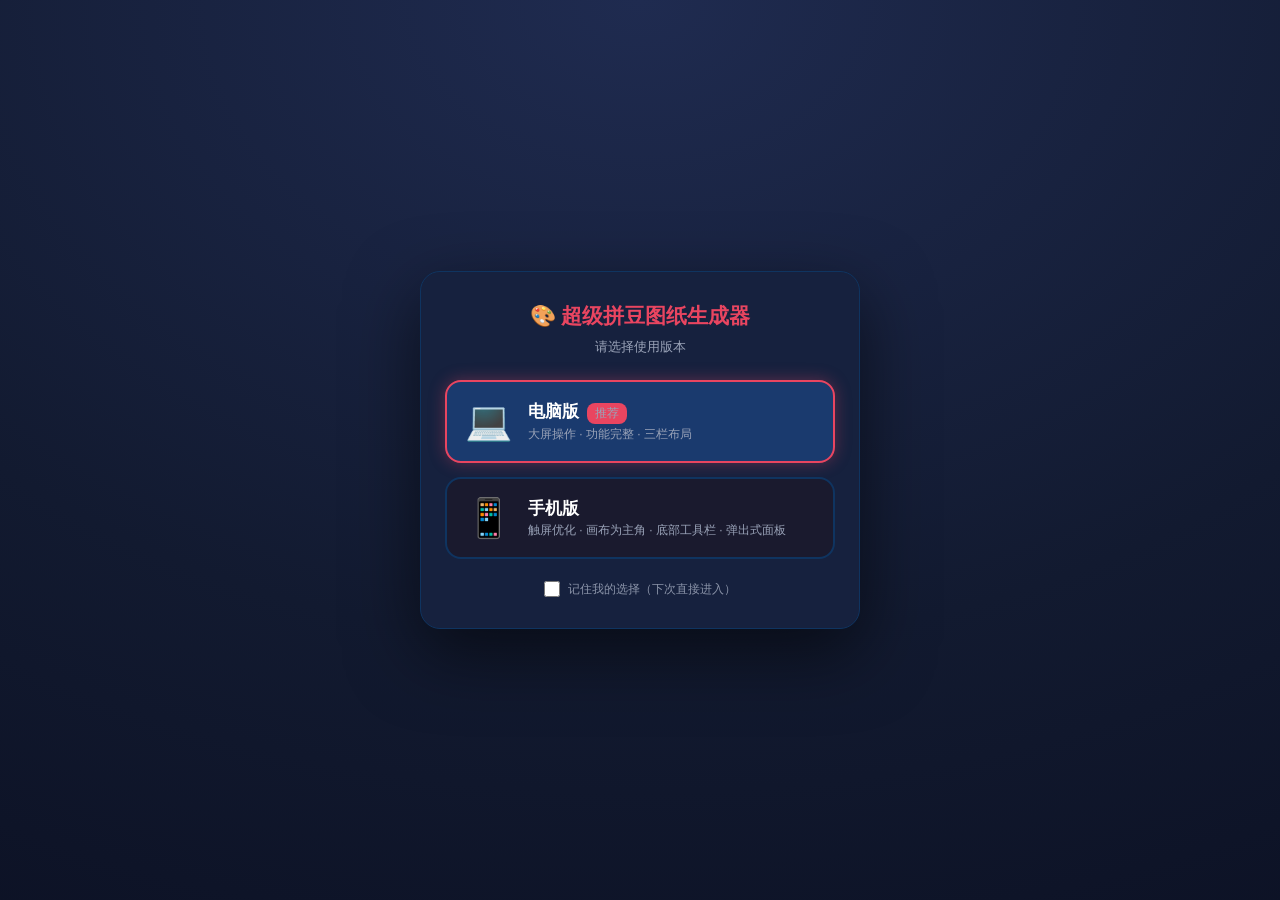
==== commit 68040f07: "新增手机端" ====
--- a/index.html
+++ b/index.html
@@ -71,7 +71,7 @@
     .control-group.collapsed .group-toggle::after{content:' ▶'}
     .group-body{margin-top:8px}
     .mobile-bar{display:none;align-items:center;gap:8px;padding:10px;background:#16213e;border-bottom:2px solid #0f3460;position:fixed;top:0;left:0;right:0;z-index:72}
-    .mobile-bar .mbtn{flex:1;background:#0f3460;color:#eee;border:1px solid #1a3a6e;border-radius:8px;padding:12px;font-size:15px;font-weight:bold}
+    .mobile-top{display:none}    .mobile-bar .mbtn{flex:1;background:#0f3460;color:#eee;border:1px solid #1a3a6e;border-radius:8px;padding:12px;font-size:15px;font-weight:bold}
     .center-column{display:flex;flex-direction:column;flex:1 1 auto;min-width:0;max-width:1000px;margin:0 auto;overflow-y:auto}
     .center-column .result-panel{flex:none;border-right:none;background:transparent;min-height:0}
     .result-area{position:relative;flex:1 1 auto;min-height:0;display:flex;flex-direction:column;align-items:center;justify-content:center;overflow:hidden;padding:8px}
@@ -122,28 +122,185 @@
     .rp-tab:hover{filter:brightness(1.15)}
     .risk-item{cursor:pointer;transition:background .15s,border-color .15s}
     .risk-item:hover{background:#1a3a6e!important;border-color:#e94560!important}
-    </style>
+
+/* ===== 版本选择器（进入网站时选择 电脑版 / 手机版） ===== */
+#versionChooser{position:fixed;inset:0;z-index:9999;background:radial-gradient(120% 120% at 50% 0%,#1f2b50 0%,#121a30 60%,#0c1124 100%);display:flex;align-items:center;justify-content:center;padding:24px;font-family:'Segoe UI',Arial,sans-serif}
+#versionChooser .vc-card{background:#16213e;border:1px solid #0f3460;border-radius:20px;padding:30px 24px;max-width:440px;width:100%;text-align:center;box-shadow:0 24px 70px rgba(0,0,0,.55)}
+#versionChooser h1{color:#e94560;font-size:21px;margin-bottom:8px}
+#versionChooser .vc-sub{color:#9aa3b8;font-size:13px;margin-bottom:24px}
+#versionChooser .vc-options{display:flex;flex-direction:column;gap:14px}
+#versionChooser .vc-btn{display:flex;align-items:center;gap:16px;padding:18px; border:2px solid #0f3460;border-radius:16px;background:#1a1a2e;color:#eee;cursor:pointer;text-align:left;transition:transform .12s,border-color .12s,background .12s}
+#versionChooser .vc-btn:active{transform:scale(.98)}
+#versionChooser .vc-btn.selected{border-color:#e94560;background:#1a3a6e;box-shadow:0 0 16px rgba(233,69,96,.35)}
+#versionChooser .vc-ico{font-size:38px;line-height:1;flex:0 0 auto}
+#versionChooser .vc-txt b{display:block;font-size:17px;color:#fff}
+#versionChooser .vc-txt span{font-size:12px;color:#9aa3b8}
+#versionChooser .vc-reco{display:none;font-size:10px;color:#fff;background:#e94560;border-radius:8px;padding:2px 8px;margin-left:8px;vertical-align:middle;font-weight:normal}
+#versionChooser .vc-foot{margin-top:22px;font-size:12px;color:#8a93a8;display:flex;align-items:center;justify-content:center;gap:8px;cursor:pointer;user-select:none}
+#versionChooser .vc-foot input{width:16px;height:16px;accent-color:#e94560}
+/* 桌面端：切换按钮与标题同一行 */
+.title-row{display:flex;align-items:center;gap:8px;flex-wrap:nowrap}
+.title-row .title{font-size:16px!important;white-space:nowrap!important;margin:10px 0 0!important}
+.title-switch{background:#0f3460;color:#eee;border:1px solid #1a3a6e;border-radius:8px;padding:6px 11px;font-size:12px;font-weight:600;cursor:pointer;white-space:nowrap;flex-shrink:0}
+.title-switch:active{background:#1a3a6e}
+/* 选版本独立页面：彻底隐藏主程序，避免控制栏漏出 */
+body.choosing .app-container{display:none!important}
+body.choosing .mobile-top{display:none!important}
+body.choosing .mobile-bar{display:none!important}
+body.choosing .scrim{display:none!important}
+
+/* ===== 强制电脑版（在手机上也可选桌面布局） ===== */
+body.force-desktop .app-container{flex-direction:row!important;height:100vh!important;min-height:0!important;padding-top:0!important;overflow:auto!important}
+body.force-desktop .control-panel{position:relative!important;transform:none!important;top:auto!important;left:auto!important;height:auto!important;width:400px!important;min-width:240px!important;max-width:none!important;padding-top:20px!important;box-shadow:none!important;flex-shrink:0!important}
+body.force-desktop .review-panel{position:relative!important;transform:none!important;top:auto!important;right:auto!important;height:auto!important;width:260px!important;min-width:240px!important;max-width:none!important;box-shadow:none!important;flex-shrink:0!important}
+body.force-desktop .mobile-bar{display:none!important}
+body.force-desktop .scrim{display:none!important}
+body.force-desktop .mobile-top{display:none!important}
+body.force-desktop .center-column{max-width:none!important;margin:0!important;flex:1 1 auto!important;min-width:480px!important}
+
+/* ===== 手机版排版：美图秀秀式竖屏（画布为主角 + 底部工具栏 + 底部弹出面板） ===== */
+@media(max-width:1200px){
+  body:not(.force-desktop) .app-container{flex-direction:column!important;height:100vh!important;min-height:0!important;padding:0!important;overflow:hidden!important}
+  /* 中间列：画布占主体，常用工具条常驻底部 */
+  body:not(.force-desktop) .center-column{flex:1 1 auto!important;min-height:0!important;display:flex!important;flex-direction:column!important;margin:0!important;max-width:none!important;padding:0 0 calc(98px + env(safe-area-inset-bottom))!important;overflow:hidden!important}
+  body:not(.force-desktop) .result-area{flex:1 1 auto!important;min-height:0!important;display:flex!important;flex-direction:column!important;align-items:center!important;justify-content:center!important;overflow:auto!important;padding:58px 14px 14px!important}
+  body:not(.force-desktop) .result-box{max-height:none!important;margin:0!important}
+  body:not(.force-desktop) .result-box canvas{max-width:100%!important;height:auto!important}
+  body:not(.force-desktop) .tool-info{margin:8px 0 0!important;font-size:12px;text-align:center}
+  body:not(.force-desktop) .mid-bottom{position:fixed!important;left:0;right:0;top:auto!important;bottom:calc(52px + env(safe-area-inset-bottom))!important;z-index:79;flex:0 0 auto!important;flex-wrap:nowrap!important;overflow-x:auto!important;-webkit-overflow-scrolling:touch;gap:6px!important;padding:0 10px!important;height:46px!important;box-sizing:border-box!important;align-items:center!important;background:#16213e!important;border-top:1px solid #0f3460}
+  body:not(.force-desktop) .center-column .mid-bottom .control-group{flex:0 0 auto!important}
+  body:not(.force-desktop) .mid-bottom .control-group h3{white-space:nowrap;font-size:12px}
+  body:not(.force-desktop) .mid-bottom .zoom-col{flex-direction:row!important;align-items:center!important;gap:6px!important}
+  body:not(.force-desktop) .mid-bottom::-webkit-scrollbar{height:6px}
+  body:not(.force-desktop) .mid-bottom::-webkit-scrollbar-thumb{background:#0f3460;border-radius:3px}
+  body:not(.force-desktop) .mid-bottom .control-group[data-grp="grid"],
+  body:not(.force-desktop) .mid-bottom .control-group[data-grp="code"],
+  body:not(.force-desktop) .mid-bottom .control-group[data-grp="draft"]{display:none!important}
+  body:not(.force-desktop) .storage-warn{padding:3px 10px!important}
+  /* 原图浮窗避让底部工具栏 */
+  body:not(.force-desktop) .float-original{bottom:calc(110px + env(safe-area-inset-bottom))!important;max-width:34vw!important}
+  body:not(.force-desktop) .float-original img{width:auto!important;max-width:100%!important;max-height:16vh!important}
+  /* 设置：底部弹出半屏 sheet（底部tab始终在最上层，故底部留白避开） */
+  body:not(.force-desktop) .control-panel{position:fixed!important;left:0;right:0;bottom:calc(98px + env(safe-area-inset-bottom))!important;top:auto!important;width:100%!important;max-width:none!important;min-width:0!important;max-height:calc(100vh - 160px)!important;height:auto!important;transform:translateY(100%)!important;transition:transform .3s cubic-bezier(.22,.61,.36,1)!important;background:#16213e!important;border:none!important;border-radius:18px 18px 0 0!important;box-shadow:0 -10px 40px rgba(0,0,0,.55)!important;padding:0 0 14px!important;z-index:74;overflow:auto!important}
+  body:not(.force-desktop) .control-panel.open{transform:translateY(0)!important}
+  /* 评审：顶部滑下浮窗（顶部栏在其上，故顶部留白避开） */
+  body:not(.force-desktop) .review-panel{position:fixed!important;left:0;right:0;top:0;bottom:auto!important;width:100%!important;max-width:none!important;min-width:0!important;max-height:82vh!important;height:auto!important;transform:translateY(-100%)!important;transition:transform .3s cubic-bezier(.22,.61,.36,1)!important;background:#16213e!important;border:none!important;border-radius:0 0 18px 18px!important;box-shadow:0 10px 40px rgba(0,0,0,.55)!important;padding:56px 0 calc(20px + env(safe-area-inset-bottom))!important;z-index:74;overflow:auto!important}
+  body:not(.force-desktop) .review-panel.open{transform:translateY(0)!important}
+  body:not(.force-desktop) .control-panel::before{content:"";display:block;width:40px;height:5px;border-radius:3px;background:#3a4570;margin:10px auto 2px}
+  body:not(.force-desktop) .control-panel .title{font-size:16px!important;white-space:normal!important;padding:6px 16px 0!important;margin-top:0!important}
+  body:not(.force-desktop) .control-panel .author{display:none!important}
+  body:not(.force-desktop) .control-panel .control-group{padding:12px 16px!important;margin:0!important}
+  body:not(.force-desktop) .review-panel .rp-header{padding:14px 16px 8px!important;font-size:16px}
+  body:not(.force-desktop) .review-panel .rp-body{padding:0 16px!important}
+  /* 顶部栏（网格/色号/评审 + 草稿/导出） */
+  body:not(.force-desktop) .mobile-top{display:flex!important;position:fixed;left:0;right:0;top:0;z-index:75;justify-content:space-between;align-items:center;gap:6px;padding:8px 10px calc(8px + env(safe-area-inset-top));background:#16213e;border-bottom:2px solid #0f3460}
+  body:not(.force-desktop) .mobile-top .mt-left,
+  body:not(.force-desktop) .mobile-top .mt-right{display:flex;gap:6px;align-items:center}
+  body:not(.force-desktop) .mobile-top .mt-btn{background:#0f3460;border:1px solid #1a3a6e;color:#cfd6e6;border-radius:18px;display:flex;align-items:center;gap:4px;padding:7px 12px;font-size:12px;font-weight:600;line-height:1}
+  body:not(.force-desktop) .mobile-top .mt-btn .mt-ico{font-size:15px;line-height:1}
+  body:not(.force-desktop) .mobile-top .mt-btn.active{background:#e94560;border-color:#e94560;color:#fff}
+  body:not(.force-desktop) .mobile-top .mt-btn.mt-accent{background:#e94560;border-color:#e94560;color:#fff}
+  body:not(.force-desktop) .title-switch{display:none!important}
+  /* 底部功能分类 tab（横向滚动） */
+  body:not(.force-desktop) .mobile-bar{display:flex!important;position:fixed;left:0;right:0;bottom:0;top:auto!important;z-index:78;gap:6px;height:calc(52px + env(safe-area-inset-bottom));box-sizing:border-box;align-items:center;padding:0 12px;background:#16213e;border-top:2px solid #0f3460;overflow-x:auto!important;-webkit-overflow-scrolling:touch}
+  body:not(.force-desktop) .mobile-bar::-webkit-scrollbar{height:0}
+  body:not(.force-desktop) .mobile-bar .mbtn{flex:0 0 auto!important;background:transparent;border:none;color:#cfd6e6;display:flex;flex-direction:column;align-items:center;gap:3px;padding:4px 10px;font-size:11px;font-weight:600;line-height:1.2;white-space:nowrap;border-radius:8px}
+  body:not(.force-desktop) .mobile-bar .mbtn .ico{font-size:20px;line-height:1}
+  body:not(.force-desktop) .mobile-bar .mbtn.active{color:#e94560}
+  body:not(.force-desktop) .mobile-bar .mbtn.active .ico{transform:scale(1.12)}
+  /* 遮罩：打开面板时显示，点按关闭 */
+  body:not(.force-desktop) .scrim{z-index:72!important;background:rgba(0,0,0,.5)}
+  body:not(.force-desktop).mb-hidden .mid-bottom{display:none!important}
+  body:not(.force-desktop).mb-hidden .control-panel{bottom:calc(52px + env(safe-area-inset-bottom))!important}
+  body:not(.force-desktop).mb-hidden .center-column{padding-bottom:calc(52px + env(safe-area-inset-bottom))!important}
+}
+/* 强制手机版（任意宽度都按手机布局） */
+body.layout-mobile .app-container{flex-direction:column!important;height:100vh!important;min-height:0!important;padding:0!important;overflow:hidden!important}
+body.layout-mobile .center-column{flex:1 1 auto!important;min-height:0!important;display:flex!important;flex-direction:column!important;margin:0!important;max-width:none!important;padding:0 0 calc(98px + env(safe-area-inset-bottom))!important;overflow:hidden!important}
+body.layout-mobile .result-area{flex:1 1 auto!important;min-height:0!important;display:flex!important;flex-direction:column!important;align-items:center!important;justify-content:center!important;overflow:auto!important;padding:58px 14px 14px!important}
+body.layout-mobile .result-box{max-height:none!important;margin:0!important}
+body.layout-mobile .result-box canvas{max-width:100%!important;height:auto!important}
+body.layout-mobile .tool-info{margin:8px 0 0!important;font-size:12px;text-align:center}
+body.layout-mobile .mid-bottom{position:fixed!important;left:0;right:0;top:auto!important;bottom:calc(52px + env(safe-area-inset-bottom))!important;z-index:79;flex:0 0 auto!important;flex-wrap:nowrap!important;overflow-x:auto!important;-webkit-overflow-scrolling:touch;gap:6px!important;padding:0 10px!important;height:46px!important;box-sizing:border-box!important;align-items:center!important;background:#16213e!important;border-top:1px solid #0f3460}
+body.layout-mobile .center-column .mid-bottom .control-group{flex:0 0 auto!important}
+body.layout-mobile .mid-bottom .control-group h3{white-space:nowrap;font-size:12px}
+body.layout-mobile .mid-bottom .zoom-col{flex-direction:row!important;align-items:center!important;gap:6px!important}
+body.layout-mobile .mid-bottom::-webkit-scrollbar{height:6px}
+body.layout-mobile .mid-bottom::-webkit-scrollbar-thumb{background:#0f3460;border-radius:3px}
+body.layout-mobile .mid-bottom .control-group[data-grp="grid"],
+body.layout-mobile .mid-bottom .control-group[data-grp="code"],
+body.layout-mobile .mid-bottom .control-group[data-grp="draft"]{display:none!important}
+body.layout-mobile .storage-warn{padding:3px 10px!important}
+body.layout-mobile .float-original{bottom:calc(110px + env(safe-area-inset-bottom))!important;max-width:34vw!important}
+body.layout-mobile .float-original img{width:auto!important;max-width:100%!important;max-height:16vh!important}
+body.layout-mobile .control-panel{position:fixed!important;left:0;right:0;bottom:calc(98px + env(safe-area-inset-bottom))!important;top:auto!important;width:100%!important;max-width:none!important;min-width:0!important;max-height:calc(100vh - 160px)!important;height:auto!important;transform:translateY(100%)!important;transition:transform .3s cubic-bezier(.22,.61,.36,1)!important;background:#16213e!important;border:none!important;border-radius:18px 18px 0 0!important;box-shadow:0 -10px 40px rgba(0,0,0,.55)!important;padding:0 0 14px!important;z-index:74;overflow:auto!important}
+body.layout-mobile .control-panel.open{transform:translateY(0)!important}
+body.layout-mobile .review-panel{position:fixed!important;left:0;right:0;top:0;bottom:auto!important;width:100%!important;max-width:none!important;min-width:0!important;max-height:82vh!important;height:auto!important;transform:translateY(-100%)!important;transition:transform .3s cubic-bezier(.22,.61,.36,1)!important;background:#16213e!important;border:none!important;border-radius:0 0 18px 18px!important;box-shadow:0 10px 40px rgba(0,0,0,.55)!important;padding:56px 0 calc(20px + env(safe-area-inset-bottom))!important;z-index:74;overflow:auto!important}
+body.layout-mobile .review-panel.open{transform:translateY(0)!important}
+body.layout-mobile .control-panel::before{content:"";display:block;width:40px;height:5px;border-radius:3px;background:#3a4570;margin:10px auto 2px}
+body.layout-mobile .control-panel .title{font-size:16px!important;white-space:normal!important;padding:6px 16px 0!important;margin-top:0!important}
+body.layout-mobile .control-panel .author{display:none!important}
+body.layout-mobile .control-panel .control-group{padding:12px 16px!important;margin:0!important}
+body.layout-mobile .review-panel .rp-header{padding:14px 16px 8px!important;font-size:16px}
+body.layout-mobile .review-panel .rp-body{padding:0 16px!important}
+body.layout-mobile.mb-hidden .control-panel{bottom:calc(52px + env(safe-area-inset-bottom))!important}
+body.layout-mobile.mb-hidden .center-column{padding-bottom:calc(52px + env(safe-area-inset-bottom))!important}
+body.layout-mobile .mobile-top{display:flex!important;position:fixed;left:0;right:0;top:0;z-index:75;justify-content:space-between;align-items:center;gap:6px;padding:8px 10px calc(8px + env(safe-area-inset-top));background:#16213e;border-bottom:2px solid #0f3460}
+body.layout-mobile .mobile-top .mt-left,
+body.layout-mobile .mobile-top .mt-right{display:flex;gap:6px;align-items:center}
+body.layout-mobile .mobile-top .mt-btn{background:#0f3460;border:1px solid #1a3a6e;color:#cfd6e6;border-radius:18px;display:flex;align-items:center;gap:4px;padding:7px 12px;font-size:12px;font-weight:600;line-height:1}
+body.layout-mobile .mobile-top .mt-btn .mt-ico{font-size:15px;line-height:1}
+body.layout-mobile .mobile-top .mt-btn.active{background:#e94560;border-color:#e94560;color:#fff}
+body.layout-mobile .mobile-top .mt-btn.mt-accent{background:#e94560;border-color:#e94560;color:#fff}
+body.layout-mobile .title-switch{display:none!important}
+body.layout-mobile .mobile-bar{display:flex!important;position:fixed;left:0;right:0;bottom:0;top:auto!important;z-index:78;gap:6px;height:calc(52px + env(safe-area-inset-bottom));box-sizing:border-box;align-items:center;padding:0 12px;background:#16213e;border-top:2px solid #0f3460;overflow-x:auto!important;-webkit-overflow-scrolling:touch}
+body.layout-mobile .mobile-bar::-webkit-scrollbar{height:0}
+body.layout-mobile .mobile-bar .mbtn{flex:0 0 auto!important;background:transparent;border:none;color:#cfd6e6;display:flex;flex-direction:column;align-items:center;gap:3px;padding:4px 10px;font-size:11px;font-weight:600;line-height:1.2;white-space:nowrap;border-radius:8px}
+body.layout-mobile .mobile-bar .mbtn .ico{font-size:20px;line-height:1}
+body.layout-mobile .mobile-bar .mbtn.active{color:#e94560}
+body.layout-mobile .mobile-bar .mbtn.active .ico{transform:scale(1.12)}
+body.layout-mobile .scrim{z-index:70!important;background:rgba(0,0,0,.5)}
+body.layout-mobile.mb-hidden .mid-bottom{display:none!important}
+</style>
 </head>
-<body>
+<body class="choosing">
+<div id="versionChooser">
+  <div class="vc-card">
+    <h1>🎨 超级拼豆图纸生成器</h1>
+    <p class="vc-sub">请选择使用版本</p>
+    <div class="vc-options">
+      <div class="vc-btn" data-mode="desktop">
+        <div class="vc-ico">💻</div>
+        <div class="vc-txt"><b>电脑版<span class="vc-reco">推荐</span></b><span>大屏操作 · 功能完整 · 三栏布局</span></div>
+      </div>
+      <div class="vc-btn" data-mode="mobile">
+        <div class="vc-ico">📱</div>
+        <div class="vc-txt"><b>手机版<span class="vc-reco">推荐</span></b><span>触屏优化 · 画布为主角 · 底部工具栏 · 弹出式面板</span></div>
+      </div>
+    </div>
+    <label class="vc-foot"><input type="checkbox" id="vcRemember"> 记住我的选择（下次直接进入）</label>
+  </div>
+</div>
 <div class="app-container">
 <div class="control-panel" id="control-panel" style="width:400px;flex-shrink:0;">
-<h1 class="title" style="font-size:18px;margin-top:10px;white-space:nowrap;">🎨 超级拼豆图纸生成器</h1>
+<div class="title-row"><button class="title-switch" id="switchVersionBtn2" onclick="showVersionChooser()" title="切换版本">⇄ 切换</button>
+<h1 class="title" style="font-size:18px;margin-top:10px;white-space:nowrap;">🎨 超级拼豆图纸生成器</h1></div>
 <p class="author" style="font-size:16px;margin-top:8px;white-space:nowrap;">by <a href="https://github.com/chai-07" target="_blank">三金超人_SuperTrigen</a></p>
-<div class="control-group"><h3>📁 上传</h3><input type="file" id="fileInput" accept="image/*" style="display:none"><button class="btn btn-upload" onclick="document.getElementById('fileInput').click()">选择图片</button><p class="file-info" id="fileInfo">未选择</p></div>
-<div class="control-group"><h3>✂ 前置裁剪</h3>
+<div class="control-group" data-grp="upload"><h3>📁 上传</h3><input type="file" id="fileInput" accept="image/*" style="display:none"><button class="btn btn-upload" onclick="document.getElementById('fileInput').click()">选择图片</button><p class="file-info" id="fileInfo">未选择</p></div>
+<div class="control-group" data-grp="crop"><h3>✂ 前置裁剪</h3>
 <button class="btn btn-clear" id="cropOpenBtn" style="margin-bottom:4px">✂ 开启裁剪</button>
 <div style="display:flex;gap:4px;">
     <button id="cropApplyBtn" disabled style="flex:1;background:#00b894;color:#fff;border:none;border-radius:6px;padding:8px 0;font-size:12px;cursor:pointer">✅ 应用裁剪</button>
     <button id="cropRestoreBtn" style="flex:1;background:#636e72;color:#fff;border:none;border-radius:6px;padding:8px 0;font-size:12px;cursor:pointer">↺ 恢复原图</button>
 </div>
 <span class="hint">在原图上拖拽选取区域，应用后仅该区域参与拼豆生成</span></div>
-<div class="control-group"><h3>📐 画布</h3><div class="setting-row"><label>拼豆网格</label><select id="canvasSize"><option value="20">20×20 超小底板</option><option value="29">29×29 小底板</option><option value="40" selected>40×40 中底板</option><option value="50">50×50 标准底板</option><option value="80">80×80 大底板</option><option value="100">100×100 超大底板</option><option value="custom">自定义尺寸…</option></select><span class="hint">生成的拼豆图纸尺寸</span></div><div class="setting-row" id="customSizeRow" style="display:none"><label>自定义 (宽×高)</label><span style="display:flex;gap:6px;align-items:stretch"><input type="text" id="customSize" placeholder="例如 35x35 或 60x40" style="flex:1;width:100%;min-width:0;padding:8px;border-radius:6px;background:#0f3460;color:#eee;border:1px solid #1a3a6e;font-size:13px"><button class="btn" id="customSizeConfirm" style="width:auto;flex-shrink:0;padding:8px 16px;font-size:13px;border-radius:6px;background:#e94560;color:#fff">确认</button></span><span class="hint">输入格式：宽x高（5~150，如 35x35），填好后点「确认」生成</span></div></div>
-<div class="control-group"><h3>🌈 多品牌色板</h3>
+<div class="control-group" data-grp="canvas"><h3>📐 画布</h3><div class="setting-row"><label>拼豆网格</label><select id="canvasSize"><option value="20">20×20 超小底板</option><option value="29">29×29 小底板</option><option value="40" selected>40×40 中底板</option><option value="50">50×50 标准底板</option><option value="80">80×80 大底板</option><option value="100">100×100 超大底板</option><option value="custom">自定义尺寸…</option></select><span class="hint">生成的拼豆图纸尺寸</span></div><div class="setting-row" id="customSizeRow" style="display:none"><label>自定义 (宽×高)</label><span style="display:flex;gap:6px;align-items:stretch"><input type="text" id="customSize" placeholder="例如 35x35 或 60x40" style="flex:1;width:100%;min-width:0;padding:8px;border-radius:6px;background:#0f3460;color:#eee;border:1px solid #1a3a6e;font-size:13px"><button class="btn" id="customSizeConfirm" style="width:auto;flex-shrink:0;padding:8px 16px;font-size:13px;border-radius:6px;background:#e94560;color:#fff">确认</button></span><span class="hint">输入格式：宽x高（5~150，如 35x35），填好后点「确认」生成</span></div></div>
+<div class="control-group" data-grp="brand"><h3>🌈 多品牌色板</h3>
 <div class="setting-row"><label>色板品牌</label><select id="brandSel"><option value="MARD" selected>MARD 195色</option><option value="PERLER">Perler 117色</option><option value="HAMA">Hama 33色</option><option value="ARTKAL">Artkal 176色</option></select></div>
 <span class="hint">切换取色色板（不影响自动量化配色）</span></div>
-<div class="control-group"><h3>🎨 颜色量化</h3><div class="setting-row"><label>最大颜色数 <span class="value-display" id="colorCountValue">48</span></label><input type="range" id="maxColors" min="4" max="195" value="48" step="1"><span class="hint">限制使用的MARD颜色数量</span></div>
+<div class="control-group" data-grp="quant"><h3>🎨 颜色量化</h3><div class="setting-row"><label>最大颜色数 <span class="value-display" id="colorCountValue">48</span></label><input type="range" id="maxColors" min="4" max="195" value="48" step="1"><span class="hint">限制使用的MARD颜色数量</span></div>
 <div class="setting-row"><label>相似颜色合并 <span class="value-display" id="mergeSimilarValue">0</span></label><input type="range" id="mergeSimilar" min="0" max="100" value="0" step="1"><span class="hint">颜色雷同时用同一种豆子替代，减少颜色数量（0=不合并）</span></div></div>
-<div class="control-group"><h3>🔧 图像增强（量化前执行）</h3>
+<div class="control-group" data-grp="enhance"><h3>🔧 图像增强（量化前执行）</h3>
 <div class="setting-row"><label>深色归一阈值 <span class="value-display" id="darkUnifyValue">0</span></label><input type="range" id="darkUnify" min="0" max="40" value="0" step="1"><span class="hint">亮度低于此值的像素强制变纯黑</span></div>
 <div class="setting-row"><label>黑色阈值 <span class="value-display" id="blackValue">0</span></label><input type="range" id="blackThreshold" min="0" max="30" value="0" step="1"><span class="hint">压暗部去灰雾，让画面更通透</span></div>
 <div class="setting-row"><label>伽马校正 <span class="value-display" id="gammaValue">1.00</span></label><input type="range" id="gamma" min="70" max="130" value="100" step="1"><span class="hint">校正整体亮度曲线</span></div>
@@ -153,12 +310,12 @@
 <div class="setting-row"><label>锐化 <span class="value-display" id="sharpValue">0</span></label><input type="range" id="sharpen" min="-10" max="10" value="0" step="1"><span class="hint">正值锐化 / 负值柔化，0为原图</span></div>
 <div class="setting-row"><label>降噪 <span class="value-display" id="denoiseValue">0</span></label><input type="range" id="denoise" min="0" max="5" value="0" step="1"><span class="hint">减少杂色碎点</span></div>
 <button class="btn btn-reset" onclick="resetParams()">↺ 重置所有参数</button></div>
-<div class="control-group"><h3>🧹 清理</h3><button class="btn btn-clear" onclick="removeSingles()">🧹 清除1×1孤立点</button></div>
+<div class="control-group" data-grp="clean"><h3>🧹 清理</h3><button class="btn btn-clear" onclick="removeSingles()">🧹 清除1×1孤立点</button></div>
 <!-- 画布缩放控件已移至中栏底部 .mid-bottom -->
-<div class="control-group"><h3>🪞 对称绘图</h3>
+<div class="control-group" data-grp="sym"><h3>🪞 对称绘图</h3>
 <div class="setting-row"><label>对称模式</label><select id="symMode"><option value="off" selected>关闭</option><option value="vertical">左右对称</option><option value="horizontal">上下对称</option><option value="quad">四向对称</option></select></div>
 <span class="hint">开启后画笔自动镜像，适合制作对称图案</span></div>
-<div class="control-group"><h3>🖌️ 手动修图</h3>
+<div class="control-group" data-grp="edit"><h3>🖌️ 手动修图</h3>
 <div style="display:flex;gap:4px;margin-bottom:6px;">
     <button class="btn btn-wand" id="wandBtn" onclick="toggleWand()" style="flex:1;background:#9b59b6;color:#fff;border:none;border-radius:5px;cursor:pointer;font-size:12px;padding:8px 0;">🪄 魔棒选区</button>
 </div>
@@ -173,14 +330,15 @@
 <button class="btn btn-null" id="nullBrushBtn" onclick="selectNullBrush()" style="margin-top:6px;margin-bottom:4px;">⬜ 镂空笔(null) · 不填充</button>
 <div class="setting-row" style="margin-top:8px;"><label>画笔大小 <span id="brushSizeValue">1</span></label><input type="range" id="brushSize" min="1" max="5" value="1" step="1"></div>
 </div>
-<div class="control-group"><h3>🔯 挂件工艺模板</h3>
+<div class="control-group" data-grp="pendant"><h3>🔯 挂件工艺模板</h3>
 <div class="setting-row"><label>模板形状</label><select id="templateSel"><option value="none" selected>无 / 清除</option><option value="disc">圆形挂件</option><option value="heart">心形挂件</option><option value="rsquare">圆角方挂件</option></select></div>
 <div class="setting-row" id="templateScaleRow" style="margin-top:6px;display:none;"><label>模板大小 <span id="templateScaleValue">100%</span></label><input type="range" id="templateScale" min="0.3" max="1" value="1" step="0.05"></div>
 <span class="hint">选中模板后拖动滑块，右侧实时预览；将板外区域设为镂空并自动加挂孔</span></div>
-<div class="control-group"><h3>✨ 智能清理</h3>
+<div class="control-group" data-grp="speck"><h3>✨ 智能清理</h3>
 <div class="setting-row"><label>清杂碎块(≤N颗) <span id="speckSizeValue" class="value-display">2</span></label><input type="range" id="speckSize" min="1" max="8" value="2" step="1"><span class="hint">仅清除完全孤立在同色区域中的小色块，不碰细线与边缘</span></div>
 <button class="btn btn-clear" id="cleanSpecksBtn">✨ 一键清杂点</button>
 <span class="hint">移除≤阈值的孤立同色碎块，自动并入周边主色</span></div>
+<div class="control-group" data-grp="export">
 <div class="setting-row" style="margin-bottom:6px;"><label>导出文件命名前缀</label><input type="text" id="exportName" placeholder="留空自动：随机命名1 / 随机命名2 …"></div>
 <button class="btn btn-download" id="downloadBtn" disabled onclick="downloadResult()">💾 下载效果图 PNG</button>
 <button class="btn btn-download2" id="downloadCodeBtn" disabled onclick="downloadCodeResult()">📋 下载色号图纸 PNG</button>
@@ -188,6 +346,7 @@
 <button class="btn btn-download2" id="csvBtn" disabled onclick="downloadCsv()">📊 CSV耗材清单</button>
 <button class="btn" id="packageBtn"  disabled onclick="packageExport()">📦 一键打包导出（4种）</button>
 <span class="hint" id="pkgHint">打包将优先让你选择文件夹保存；浏览器不支持时自动下载ZIP（解压即得文件夹）</span>
+</div>
 </div>
 <div class="center-column">
 <div class="result-area" id="resultArea">
@@ -215,12 +374,12 @@
 <button class="mini" id="undoBtn" onclick="undoBrush()">↩ 后退</button>
 <button class="mini" id="redoBtn" onclick="redoBrush()">↷ 前进</button>
 </div></div>
-<div class="control-group"><h3>🔲 网格</h3>
+<div class="control-group" data-grp="grid"><h3>🔲 网格</h3>
 <div class="setting-row"><label>显示网格线</label><select id="showGrid"><option value="yes" selected>是</option><option value="no">否</option></select></div>
 <div class="setting-row"><label>网格线颜色</label><input type="color" id="gridColor" value="#cccccc"></div>
 </div>
-<div class="control-group" style="flex-direction:row;align-items:center"><div class="checkbox-row" style="margin:0"><input type="checkbox" id="showColorCodes" onchange="toggleColorCodes()"><label for="showColorCodes">显示MARD色号标注</label></div></div>
-<div class="control-group"><h3>📦 草稿</h3>
+<div class="control-group" data-grp="code" style="flex-direction:row;align-items:center"><div class="checkbox-row" style="margin:0"><input type="checkbox" id="showColorCodes" onchange="toggleColorCodes()"><label for="showColorCodes">显示MARD色号标注</label></div></div>
+<div class="control-group" data-grp="draft"><h3>📦 草稿</h3>
 <div class="draft-row">
 <input type="text" id="draftName" placeholder="草稿名称">
 <button class="btn btn-download2" onclick="saveDraft()">📂 暂存</button>
@@ -240,9 +399,30 @@
     <div class="rp-body" id="reviewBody"></div>
 </aside>
 </div>
+<div class="mobile-top" id="mobileTop">
+  <div class="mt-left">
+    <button class="mt-btn" id="switchVersionBtn" title="切换版本"><span class="mt-ico">⇄</span><span class="mt-txt">切换</span></button>
+    <button class="mt-btn" id="mtGrid" title="网格"><span class="mt-ico">🔲</span><span class="mt-txt">网格</span></button>
+    <button class="mt-btn" id="mtCode" title="色号标注"><span class="mt-ico">🔢</span><span class="mt-txt">色号</span></button>
+    <button class="mt-btn" id="mtReview" title="评审报告"><span class="mt-ico">📋</span><span class="mt-txt">评审</span></button>
+  </div>
+  <div class="mt-right">
+    <button class="mt-btn mt-accent" id="mtDraft" title="草稿"><span class="mt-ico">📂</span><span class="mt-txt">草稿</span></button>
+    <button class="mt-btn mt-accent" id="mtExport" title="导出"><span class="mt-ico">💾</span><span class="mt-txt">导出</span></button>
+  </div>
+</div>
 <div class="mobile-bar" id="mobileBar">
-    <button class="mbtn" id="openSettings">☰ 设置</button>
-    <button class="mbtn" id="openReview">📋 评审</button>
+    <button class="mbtn" data-grp="upload"><span class="ico">📁</span><span>上传</span></button>
+    <button class="mbtn" data-grp="crop"><span class="ico">✂️</span><span>裁剪</span></button>
+    <button class="mbtn" data-grp="canvas"><span class="ico">📐</span><span>画布</span></button>
+    <button class="mbtn" data-grp="brand"><span class="ico">🌈</span><span>色板</span></button>
+    <button class="mbtn" data-grp="quant"><span class="ico">🎨</span><span>调色</span></button>
+    <button class="mbtn" data-grp="enhance"><span class="ico">🔧</span><span>增强</span></button>
+    <button class="mbtn" data-grp="clean"><span class="ico">🧹</span><span>清理</span></button>
+    <button class="mbtn" data-grp="sym"><span class="ico">🪞</span><span>对称</span></button>
+    <button class="mbtn" data-grp="edit"><span class="ico">🖌️</span><span>手动</span></button>
+    <button class="mbtn" data-grp="pendant"><span class="ico">🔯</span><span>挂件</span></button>
+    <button class="mbtn" data-grp="speck"><span class="ico">✨</span><span>智能</span></button>
 </div>
 <div class="scrim" id="scrim"></div>
 
@@ -1608,10 +1788,10 @@
 var _origRerender=rerender;
 rerender=function(){_origRerender();applyHighlightOverlay();applyRiskOverlay();scheduleReview();};
 var _reviewPending=false;
-function scheduleReview(){ if(_reviewPending)return; _reviewPending=true; requestAnimationFrame(function(){_reviewPending=false; if(window.innerWidth>=1200||document.getElementById('reviewPanel').classList.contains('open'))buildReview();}); }
+function scheduleReview(){ if(_reviewPending)return; _reviewPending=true; requestAnimationFrame(function(){_reviewPending=false; if(!isMobileLayout()||document.getElementById('reviewPanel').classList.contains('open'))buildReview();}); }
 
 /* ---------- 8. 工艺评审报告（本地像素扫描） ---------- */
-function openReview(){var rp=document.getElementById('reviewPanel');if(window.innerWidth<1200&&rp.classList.contains('open')){closeReview();return;}buildReview();if(window.innerWidth<1200){rp.classList.add('open');document.getElementById('scrim').classList.add('show');}}
+function openReview(){var rp=document.getElementById('reviewPanel');if(isMobileLayout()&&rp.classList.contains('open')){closeReview();return;}buildReview();if(isMobileLayout()){rp.classList.add('open');document.getElementById('scrim').classList.add('show');}}
 function closeReview(){document.getElementById('reviewPanel').classList.remove('open');maybeHideScrim();}
 function openSettings(){document.getElementById('control-panel').classList.add('open');document.getElementById('scrim').classList.add('show');}
 function closeAll(){document.getElementById('control-panel').classList.remove('open');document.getElementById('reviewPanel').classList.remove('open');document.getElementById('scrim').classList.remove('show');}
@@ -2042,10 +2222,10 @@
 document.getElementById('speckSize').addEventListener('input',function(){document.getElementById('speckSizeValue').textContent=this.value;});
 document.getElementById('symMode').addEventListener('change',function(){symmetryMode=this.value;document.getElementById('pixelInfo').textContent='对称模式：'+this.value;});
 document.getElementById('brandSel').addEventListener('change',function(){applyBrand(this.value);});
-document.getElementById('openReview').addEventListener('click',openReview);
+//document.getElementById('openReview').addEventListener('click',openReview);
 document.getElementById('closeReview')&&document.getElementById('closeReview').addEventListener('click',closeReview);
-document.getElementById('openSettings').addEventListener('click',openSettings);
-document.getElementById('scrim').addEventListener('click',closeAll);
+//document.getElementById('openSettings').addEventListener('click',openSettings);
+document.getElementById('scrim').addEventListener('click',closeSheet);
 
 console.log('✅ MARD 195色完整版就绪 by 三金超人_SuperTrigen');
 // 进入页面时左栏（及色板子区域）滚动到最顶
@@ -2055,6 +2235,108 @@
 setTimeout(resetLeftScroll,0);
 window.addEventListener('load',resetLeftScroll);
 updateUndoButtons();
+
+/* ===== 版本选择：电脑版 / 手机版 ===== */
+var LAYOUT_MODE='auto';
+function isMobileLayout(){
+  if(LAYOUT_MODE==='mobile')return true;
+  if(LAYOUT_MODE==='desktop')return false;
+  return window.innerWidth<1200;
+}
+function applyVersion(mode){
+  LAYOUT_MODE=(mode==='desktop')?'desktop':(mode==='mobile')?'mobile':'auto';
+  document.body.classList.toggle('force-desktop',LAYOUT_MODE==='desktop');
+  document.body.classList.toggle('layout-mobile',LAYOUT_MODE==='mobile');
+  document.body.classList.remove('mb-hidden');
+  closeAll();
+  var cp=document.getElementById('control-panel');
+  if(cp)cp.querySelectorAll('[data-grp]').forEach(function(g){g.style.display='';});
+  try{ if(typeof fitZoom==='function')fitZoom(); }catch(e){}
+}
+function openSheet(name, grp){
+  closeSheet();
+  if(name==='settings'){
+    var cp=document.getElementById('control-panel');
+    cp.classList.add('open');
+    cp.querySelectorAll('[data-grp]').forEach(function(g){ g.style.display = (!grp || g.getAttribute('data-grp')===grp) ? '' : 'none'; });
+  }
+  else if(name==='review'){document.getElementById('reviewPanel').classList.add('open');try{if(typeof buildReview==='function')buildReview();}catch(e){}}
+  document.getElementById('scrim').classList.add('show');
+  var mb=document.getElementById('mobileBar');
+  if(mb)mb.querySelectorAll('.mbtn').forEach(function(b){b.classList.toggle('active', grp && b.dataset.grp===grp);});
+}
+function openSettings(){openSheet('settings');}
+function openReview(){openSheet('review');}
+function closeSheet(){closeAll();var cp=document.getElementById('control-panel');if(cp)cp.querySelectorAll('[data-grp]').forEach(function(g){g.style.display='';});var mb=document.getElementById('mobileBar');if(mb)mb.querySelectorAll('.mbtn').forEach(function(b){b.classList.remove('active');});var mt=document.getElementById('mobileTop');if(mt)mt.querySelectorAll('.mt-btn').forEach(function(b){b.classList.remove('active');});}
+function enterVersion(mode){
+  applyVersion(mode);
+  var c=document.getElementById('versionChooser'); if(c)c.style.display='none';
+  document.body.classList.remove('choosing');
+}
+function showVersionChooser(){
+  var c=document.getElementById('versionChooser'); if(c)c.style.display='flex';
+  document.body.classList.add('choosing');
+}
+(function(){
+  var chooser=document.getElementById('versionChooser');
+  if(!chooser)return;
+  function lsGet(k){try{return localStorage.getItem(k);}catch(e){return null;}}
+  function lsSet(k,v){try{localStorage.setItem(k,v);}catch(e){}}
+  function lsDel(k){try{localStorage.removeItem(k);}catch(e){}}
+  var remember=lsGet('bead_version_remember')==='1';
+  var saved=lsGet('bead_version');
+  var isSmall=window.innerWidth<1200;
+  var def=saved||(isSmall?'mobile':'desktop');
+  var recoMode=isSmall?'mobile':'desktop';
+  chooser.querySelectorAll('.vc-btn').forEach(function(b){
+    b.classList.toggle('selected',b.dataset.mode===def);
+    var r=b.querySelector('.vc-reco'); if(r)r.style.display=(b.dataset.mode===recoMode)?'inline-block':'none';
+    b.addEventListener('click',function(){
+      var mode=b.dataset.mode;
+      if(document.getElementById('vcRemember').checked){lsSet('bead_version_remember','1');}else{lsDel('bead_version_remember');}
+      lsSet('bead_version',mode);
+      enterVersion(mode);
+    });
+  });
+  // 底部功能分类 tab：点开对应分组参数（从底部弹出）
+  var mb=document.getElementById('mobileBar');
+  if(mb)mb.querySelectorAll('.mbtn').forEach(function(b){
+    b.addEventListener('click',function(){
+      var g=b.dataset.grp;
+      var cp=document.getElementById('control-panel');
+      if(g && cp.classList.contains('open') && b.classList.contains('active')){ closeSheet(); }
+      else { openSheet('settings', g); }
+    });
+  });
+  // 顶部栏：网格 / 色号 / 评审 / 草稿 / 导出
+  var mtGrid=document.getElementById('mtGrid'), mtCode=document.getElementById('mtCode'), mtReview=document.getElementById('mtReview'), mtDraft=document.getElementById('mtDraft'), mtExport=document.getElementById('mtExport');
+  function syncTopToggles(){
+    if(mtGrid)mtGrid.classList.toggle('active', document.getElementById('showGrid').value==='yes');
+    if(mtCode)mtCode.classList.toggle('active', document.getElementById('showColorCodes').checked);
+  }
+  if(mtGrid)mtGrid.addEventListener('click',function(){
+    var sg=document.getElementById('showGrid');
+    sg.value=(sg.value==='yes')?'no':'yes';
+    if(sg.dispatchEvent)sg.dispatchEvent(new Event('change'));
+    syncTopToggles();
+  });
+  if(mtCode)mtCode.addEventListener('click',function(){
+    var sc=document.getElementById('showColorCodes');
+    sc.checked=!sc.checked;
+    if(typeof toggleColorCodes==='function')toggleColorCodes();
+    syncTopToggles();
+  });
+  if(mtReview)mtReview.addEventListener('click',function(){
+    var rp=document.getElementById('reviewPanel');
+    if(rp.classList.contains('open'))closeSheet(); else openSheet('review');
+  });
+  if(mtDraft)mtDraft.addEventListener('click',function(){ openSheet('settings','draft'); });
+  if(mtExport)mtExport.addEventListener('click',function(){ openSheet('settings','export'); });
+  syncTopToggles();
+  var sb=document.getElementById('switchVersionBtn');
+  if(sb)sb.addEventListener('click',showVersionChooser);
+  if(remember&&saved){enterVersion(saved);}else{showVersionChooser();}
+})();
 </script>
 </body>
 </html>
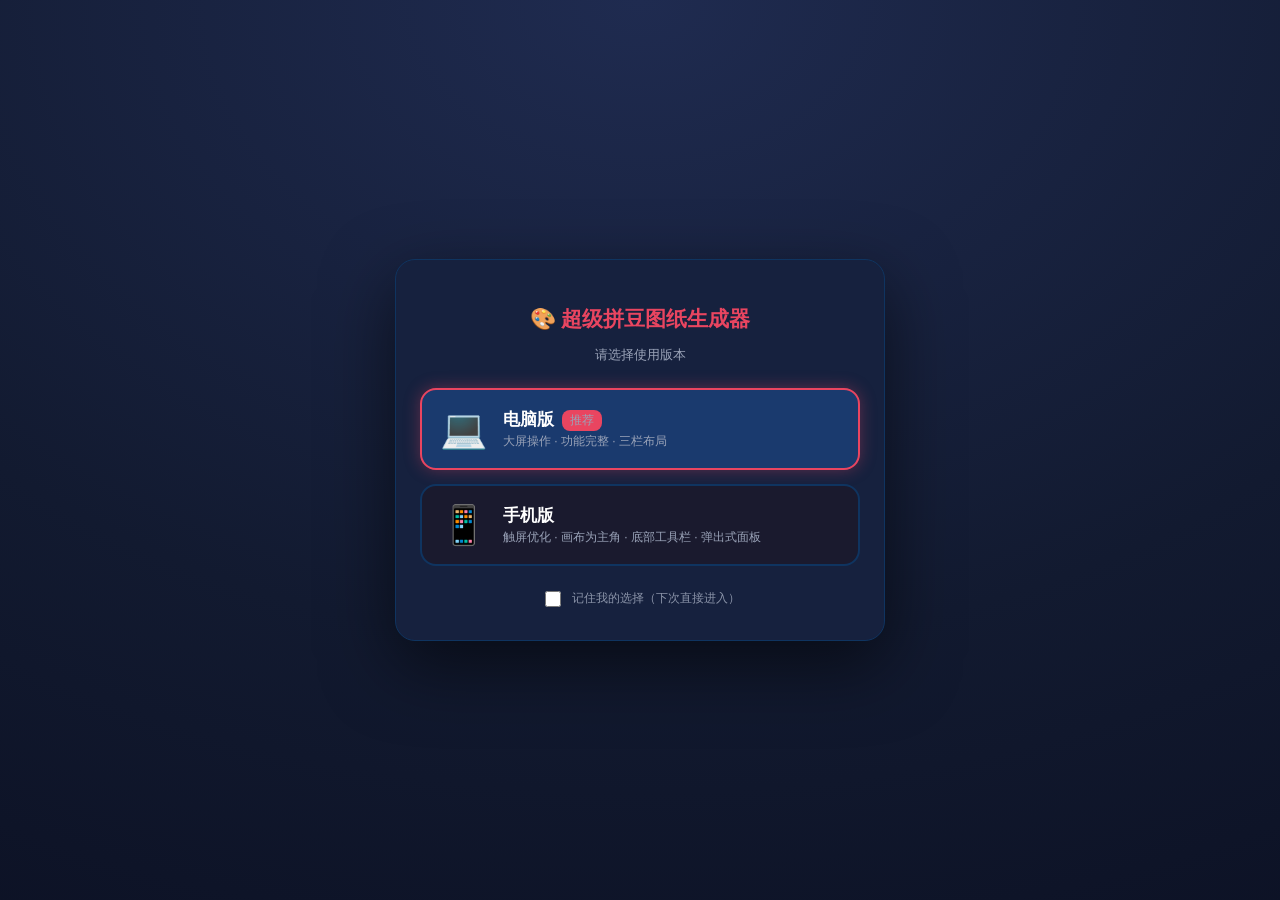
==== commit 9b3119f3: "选择页电脑手机端拆分" ====
--- a/index.html
+++ b/index.html
@@ -3,267 +3,10 @@
 <head>
     <meta charset="UTF-8">
     <meta name="viewport" content="width=device-width, initial-scale=1.0">
-    <title>免费拼豆图纸生成器 Pro - by 三金超人_SuperTrigen</title>
-    <style>
-        *{margin:0;padding:0;box-sizing:border-box}
-        html,body{height:100%}
-        body{font-family:'Segoe UI',Arial,sans-serif;background:#1a1a2e;color:#eee}
-        .app-container{display:flex;height:100vh;overflow:hidden}
-        .control-panel{width:260px;min-width:240px;background:#16213e;padding:20px;overflow-y:auto;display:flex;flex-direction:column;gap:10px;border-right:2px solid #0f3460;position:relative;z-index:68}
-        .control-panel h1{font-size:18px;color:#e94560;text-align:center}
-        .control-panel .author{font-size:10px;color:#555;text-align:center;margin-bottom:6px}
-        .control-panel .author a{color:#6c5ce7;text-decoration:none}
-        .control-panel .author a:hover{color:#e94560}
-        .control-group{background:#1a1a2e;border-radius:10px;padding:12px}
-        .control-group h3{font-size:13px;color:#e94560;margin-bottom:8px;border-bottom:1px solid #0f3460;padding-bottom:6px}
-        .setting-row{margin-bottom:8px}
-        .setting-row label{display:block;font-size:12px;color:#aaa;margin-bottom:2px}
-        .hint{font-size:10px;color:#666;display:block;margin-top:1px}
-        .value-display{float:right;color:#e94560;font-weight:bold;font-size:12px}
-        input[type="range"]{width:100%;height:5px;border-radius:3px;background:#0f3460;-webkit-appearance:none;cursor:pointer}
-        input[type="range"]::-webkit-slider-thumb{-webkit-appearance:none;width:16px;height:16px;border-radius:50%;background:#e94560;cursor:pointer}
-        select,input[type="color"]{width:100%;padding:6px;border-radius:5px;background:#0f3460;color:#eee;border:1px solid #1a3a6e;font-size:12px}
-        input[type="text"]{width:100%;padding:6px;border-radius:5px;background:#0f3460;color:#eee;border:1px solid #1a3a6e;font-size:12px}
-        .btn{width:100%;padding:10px;color:white;border:none;border-radius:8px;font-size:14px;cursor:pointer;font-weight:bold}
-        .btn-upload{background:#e94560}.btn-upload:hover{background:#ff6b81}
-        .btn-download{background:#00b894}.btn-download:hover{background:#00d2a0}.btn-download:disabled{opacity:.4;cursor:not-allowed}
-        .btn-download2{background:#0984e3}.btn-download2:hover{background:#1a94f7}.btn-download2:disabled{opacity:.4;cursor:not-allowed}
-        .btn-reset{background:#636e72;margin-bottom:4px}.btn-reset:hover{background:#7f8c8d}
-        .btn-clear{background:#e17055;margin-bottom:4px}.btn-clear:hover{background:#f19075}
-        .btn-undo{background:#6c5ce7;margin-bottom:4px}.btn-undo:hover{background:#7c6cf7}
-        .btn-eyedrop{background:#fdcb6e;color:#333;margin-bottom:4px}.btn-eyedrop:hover{background:#ffeaa7}.btn-eyedrop.active{background:#e94560;color:#fff}
-        .btn-null{background:#00b894}.btn-null:hover{background:#00d2a0}.btn-null.active{background:#e94560;color:#fff;box-shadow:0 0 8px #e94560}#packageBtn {background:#e94560;margin-top:4px;}
-        #packageBtn:disabled {opacity:.4;cursor:not-allowed;}
-        .file-info{font-size:11px;color:#888;text-align:center}
-        .checkbox-row{display:flex;align-items:center;gap:8px;font-size:12px;color:#aaa;margin-bottom:8px}
-        .checkbox-row input[type="checkbox"]{width:16px;height:16px;cursor:pointer}
-        .mard-full-grid{display:grid;grid-template-columns:repeat(10,1fr);gap:2px;max-height:250px;overflow-y:auto;padding:4px;background:#0f3460;border-radius:6px;margin-top:6px}
-        .mard-full-item{display:flex;flex-direction:column;align-items:center;cursor:pointer;padding:2px 1px;border-radius:3px;border:1px solid transparent;transition:0.15s}
-        .mard-full-item:hover{border-color:#fff;background:#1a3a6e}
-        .mard-full-item.active{border-color:#e94560;background:#1a1a2e;box-shadow:0 0 8px #e94560}
-        .mard-full-swatch{width:22px;height:22px;border-radius:2px;border:1px solid #555}
-        .mard-full-label{font-size:8px;color:#ccc;margin-top:1px;text-align:center}
-        .eyedrop-cursor{cursor:crosshair}
-        .preview-panel{flex:1;display:flex;flex-direction:column;align-items:center;justify-content:center;background:#1a1a2e;padding:20px;border-right:2px solid #0f3460;min-width:280px}
-        .preview-panel h2{font-size:14px;color:#888;margin-bottom:15px}
-        .preview-box{max-width:100%;max-height:65vh;border-radius:10px;overflow:auto;background:#111;display:flex;align-items:center;justify-content:center}
-        .preview-box img{max-width:100%;max-height:65vh;object-fit:contain}
-        .result-panel{flex:1;display:flex;flex-direction:column;align-items:center;justify-content:center;background:#1a1a2e;padding:20px;min-width:280px;overflow:auto}
-        .result-panel h2{font-size:14px;color:#888;margin-bottom:15px}
-        .result-box{overflow:auto;width:100%;max-width:100%;max-height:70vh}
-        .result-box canvas{display:block;margin:0 auto;max-width:none;image-rendering:pixelated;cursor:crosshair}
-        .placeholder{color:#444;font-size:13px;text-align:center;padding:40px}
-        .placeholder .icon{font-size:50px;display:block;margin-bottom:12px}
-        .tool-info{font-size:11px;color:#e94560;text-align:center;margin-top:5px;min-height:18px}
-        @media(max-width:1200px){
-        .app-container{flex-direction:column;height:auto;min-height:100vh;padding-top:56px}
-        .control-panel{position:fixed;top:0;left:0;height:100vh;width:320px;max-width:85vw;z-index:70;transform:translateX(-105%);transition:transform .3s ease;box-shadow:8px 0 24px rgba(0,0,0,.5);padding-top:60px}
-        .control-panel.open{transform:translateX(0)}
-        .mobile-bar{display:flex}
-        .review-panel{position:fixed;top:0;right:0;height:100vh;width:330px;max-width:92vw;transform:translateX(105%);transition:transform .3s ease;z-index:75;box-shadow:-8px 0 24px rgba(0,0,0,.5)}
-        .review-panel.open{transform:translateX(0)}
-        .result-box canvas{touch-action:none}
-        .preview-panel,.result-panel{min-width:auto;width:100%}
-    }
-    .group-toggle{cursor:pointer;user-select:none}
-    .group-toggle::after{content:' ▼';font-size:10px;color:#e94560}
-    .control-group.collapsed .group-body{display:none}
-    .control-group.collapsed .group-toggle::after{content:' ▶'}
-    .group-body{margin-top:8px}
-    .mobile-bar{display:none;align-items:center;gap:8px;padding:10px;background:#16213e;border-bottom:2px solid #0f3460;position:fixed;top:0;left:0;right:0;z-index:72}
-    .mobile-top{display:none}    .mobile-bar .mbtn{flex:1;background:#0f3460;color:#eee;border:1px solid #1a3a6e;border-radius:8px;padding:12px;font-size:15px;font-weight:bold}
-    .center-column{display:flex;flex-direction:column;flex:1 1 auto;min-width:0;max-width:1000px;margin:0 auto;overflow-y:auto}
-    .center-column .result-panel{flex:none;border-right:none;background:transparent;min-height:0}
-    .result-area{position:relative;flex:1 1 auto;min-height:0;display:flex;flex-direction:column;align-items:center;justify-content:center;overflow:hidden;padding:8px}
-.center-column .result-box{width:100%;max-width:100%;max-height:100%;overflow:auto}
-    .float-original{position:fixed;top:12px;left:auto;right:12px;bottom:auto;width:160px;max-width:32%;background:#16213e;border:1px solid #e94560;border-radius:8px;box-shadow:0 4px 16px rgba(0,0,0,.5);z-index:120;overflow:hidden}
-    .float-head{display:flex;justify-content:space-between;align-items:center;padding:4px 8px;background:#0f3460;color:#e94560;font-size:12px;cursor:move;user-select:none}
-    .float-x{cursor:pointer;color:#eee;font-size:14px;padding:0 4px}
-    .float-body{position:relative}
-    .float-body img{display:block;width:100%;height:auto}
-    @media (max-width:1199px){ .float-original{top:auto;bottom:84px;right:12px} }
-    .mid-bottom{flex:0 0 auto;display:flex;flex-wrap:wrap;align-items:center;gap:6px 14px;padding:5px 12px;background:#16213e;border-top:2px solid #0f3460;overflow:visible;white-space:normal}
-.center-column .mid-bottom>*{margin:0}
-.center-column .mid-bottom .control-group{display:flex;flex-direction:row;align-items:center;flex-wrap:nowrap;gap:6px;padding:4px 8px;margin:0!important;border-radius:6px}
-.center-column .mid-bottom .control-group h3{margin:0!important;font-size:12px;white-space:nowrap}
-.center-column .mid-bottom .setting-row{margin:0!important}
-.center-column .mid-bottom .control-group input,.center-column .mid-bottom .control-group select,.center-column .mid-bottom .control-group button{margin:0!important}
-.center-column .mid-bottom #draftName{width:96px}
-.center-column .mid-bottom #draftSelect{width:100px}
-.center-column .mid-bottom .draft-row{display:flex;align-items:center;gap:4px;flex-wrap:nowrap}
-.center-column .mid-bottom .mini{background:#636e72;color:#fff;border:none;border-radius:5px;cursor:pointer;font-size:11px;padding:6px 7px;white-space:nowrap}
-.center-column .mid-bottom .mini:disabled{background:#3a3f4a;color:#888;cursor:not-allowed;opacity:.6}
-.center-column .mid-bottom .btn{padding:5px 8px;font-size:12px}
-.center-column .mid-bottom #toggleOriginalBtn{margin:0!important}
-.center-column .mid-bottom #zoomInfo,.center-column .mid-bottom #draftInfo{margin:0!important}
-    .zoom-bar{margin:0!important}
-    .center-column .mid-bottom .zoom-col{flex-direction:column;align-items:flex-start;gap:3px}
-    .center-column .mid-bottom .zoom-col .zoom-btns{display:flex;gap:4px;align-items:center;margin:0!important}
-    .center-column .mid-bottom .mini-cap{display:flex;flex-direction:column;align-items:center;gap:1px;line-height:1}
-    .center-column .mid-bottom .mini-cap .cap{font-size:9px;color:#bbb}
-    .review-panel{width:260px;min-width:240px;background:#16213e;border-left:2px solid #e94560;display:flex;flex-direction:column;overflow:hidden}
-    .rp-header{display:flex;justify-content:space-between;align-items:center;padding:14px 16px;background:#0f3460;color:#e94560;font-weight:bold;font-size:15px}
-    .rp-close{background:none;border:none;color:#eee;font-size:22px;cursor:pointer;line-height:1}
-    .rp-body{padding:14px 16px;overflow-y:auto;flex:1;font-size:13px;color:#ddd}
-    .rp-section{background:#1a1a2e;border-radius:8px;padding:10px;margin-bottom:12px}
-    .rp-section h4{color:#e94560;font-size:13px;margin-bottom:8px;border-bottom:1px solid #0f3460;padding-bottom:4px}
-    .rp-stat{display:flex;justify-content:space-between;padding:3px 0;font-size:12px}
-    .rp-frag{font-size:11px;color:#ffb3b3;margin:2px 0}
-    .rp-suggest{font-size:12px;color:#aef;margin:3px 0}
-    .rp-badge{display:inline-block;background:#e94560;color:#fff;border-radius:10px;padding:3px 12px;font-weight:bold;font-size:14px}
-    .scrim{position:fixed;inset:0;background:rgba(0,0,0,.55);z-index:65;opacity:0;visibility:hidden;transition:.3s}
-    .scrim.show{opacity:1;visibility:visible}
-    .crop-overlay{position:fixed;background:rgba(0,0,0,.5);touch-action:none;z-index:85;display:none}
-    .crop-rect{position:absolute;border:2px dashed #e94560;background:rgba(233,69,96,.18);box-shadow:0 0 0 9999px rgba(0,0,0,.5)}
-    .hl-btn:active{background:#e94560!important}
-    .btn-review{background:#6c5ce7!important;margin-bottom:6px}
-    .btn-review:hover{background:#7c6cf7!important}
-    .rp-tab{cursor:pointer;transition:filter .15s}
-    .rp-tab:hover{filter:brightness(1.15)}
-    .risk-item{cursor:pointer;transition:background .15s,border-color .15s}
-    .risk-item:hover{background:#1a3a6e!important;border-color:#e94560!important}
-
-/* ===== 版本选择器（进入网站时选择 电脑版 / 手机版） ===== */
-#versionChooser{position:fixed;inset:0;z-index:9999;background:radial-gradient(120% 120% at 50% 0%,#1f2b50 0%,#121a30 60%,#0c1124 100%);display:flex;align-items:center;justify-content:center;padding:24px;font-family:'Segoe UI',Arial,sans-serif}
-#versionChooser .vc-card{background:#16213e;border:1px solid #0f3460;border-radius:20px;padding:30px 24px;max-width:440px;width:100%;text-align:center;box-shadow:0 24px 70px rgba(0,0,0,.55)}
-#versionChooser h1{color:#e94560;font-size:21px;margin-bottom:8px}
-#versionChooser .vc-sub{color:#9aa3b8;font-size:13px;margin-bottom:24px}
-#versionChooser .vc-options{display:flex;flex-direction:column;gap:14px}
-#versionChooser .vc-btn{display:flex;align-items:center;gap:16px;padding:18px; border:2px solid #0f3460;border-radius:16px;background:#1a1a2e;color:#eee;cursor:pointer;text-align:left;transition:transform .12s,border-color .12s,background .12s}
-#versionChooser .vc-btn:active{transform:scale(.98)}
-#versionChooser .vc-btn.selected{border-color:#e94560;background:#1a3a6e;box-shadow:0 0 16px rgba(233,69,96,.35)}
-#versionChooser .vc-ico{font-size:38px;line-height:1;flex:0 0 auto}
-#versionChooser .vc-txt b{display:block;font-size:17px;color:#fff}
-#versionChooser .vc-txt span{font-size:12px;color:#9aa3b8}
-#versionChooser .vc-reco{display:none;font-size:10px;color:#fff;background:#e94560;border-radius:8px;padding:2px 8px;margin-left:8px;vertical-align:middle;font-weight:normal}
-#versionChooser .vc-foot{margin-top:22px;font-size:12px;color:#8a93a8;display:flex;align-items:center;justify-content:center;gap:8px;cursor:pointer;user-select:none}
-#versionChooser .vc-foot input{width:16px;height:16px;accent-color:#e94560}
-/* 桌面端：切换按钮与标题同一行 */
-.title-row{display:flex;align-items:center;gap:8px;flex-wrap:nowrap}
-.title-row .title{font-size:16px!important;white-space:nowrap!important;margin:10px 0 0!important}
-.title-switch{background:#0f3460;color:#eee;border:1px solid #1a3a6e;border-radius:8px;padding:6px 11px;font-size:12px;font-weight:600;cursor:pointer;white-space:nowrap;flex-shrink:0}
-.title-switch:active{background:#1a3a6e}
-/* 选版本独立页面：彻底隐藏主程序，避免控制栏漏出 */
-body.choosing .app-container{display:none!important}
-body.choosing .mobile-top{display:none!important}
-body.choosing .mobile-bar{display:none!important}
-body.choosing .scrim{display:none!important}
-
-/* ===== 强制电脑版（在手机上也可选桌面布局） ===== */
-body.force-desktop .app-container{flex-direction:row!important;height:100vh!important;min-height:0!important;padding-top:0!important;overflow:auto!important}
-body.force-desktop .control-panel{position:relative!important;transform:none!important;top:auto!important;left:auto!important;height:auto!important;width:400px!important;min-width:240px!important;max-width:none!important;padding-top:20px!important;box-shadow:none!important;flex-shrink:0!important}
-body.force-desktop .review-panel{position:relative!important;transform:none!important;top:auto!important;right:auto!important;height:auto!important;width:260px!important;min-width:240px!important;max-width:none!important;box-shadow:none!important;flex-shrink:0!important}
-body.force-desktop .mobile-bar{display:none!important}
-body.force-desktop .scrim{display:none!important}
-body.force-desktop .mobile-top{display:none!important}
-body.force-desktop .center-column{max-width:none!important;margin:0!important;flex:1 1 auto!important;min-width:480px!important}
-
-/* ===== 手机版排版：美图秀秀式竖屏（画布为主角 + 底部工具栏 + 底部弹出面板） ===== */
-@media(max-width:1200px){
-  body:not(.force-desktop) .app-container{flex-direction:column!important;height:100vh!important;min-height:0!important;padding:0!important;overflow:hidden!important}
-  /* 中间列：画布占主体，常用工具条常驻底部 */
-  body:not(.force-desktop) .center-column{flex:1 1 auto!important;min-height:0!important;display:flex!important;flex-direction:column!important;margin:0!important;max-width:none!important;padding:0 0 calc(98px + env(safe-area-inset-bottom))!important;overflow:hidden!important}
-  body:not(.force-desktop) .result-area{flex:1 1 auto!important;min-height:0!important;display:flex!important;flex-direction:column!important;align-items:center!important;justify-content:center!important;overflow:auto!important;padding:58px 14px 14px!important}
-  body:not(.force-desktop) .result-box{max-height:none!important;margin:0!important}
-  body:not(.force-desktop) .result-box canvas{max-width:100%!important;height:auto!important}
-  body:not(.force-desktop) .tool-info{margin:8px 0 0!important;font-size:12px;text-align:center}
-  body:not(.force-desktop) .mid-bottom{position:fixed!important;left:0;right:0;top:auto!important;bottom:calc(52px + env(safe-area-inset-bottom))!important;z-index:79;flex:0 0 auto!important;flex-wrap:nowrap!important;overflow-x:auto!important;-webkit-overflow-scrolling:touch;gap:6px!important;padding:0 10px!important;height:46px!important;box-sizing:border-box!important;align-items:center!important;background:#16213e!important;border-top:1px solid #0f3460}
-  body:not(.force-desktop) .center-column .mid-bottom .control-group{flex:0 0 auto!important}
-  body:not(.force-desktop) .mid-bottom .control-group h3{white-space:nowrap;font-size:12px}
-  body:not(.force-desktop) .mid-bottom .zoom-col{flex-direction:row!important;align-items:center!important;gap:6px!important}
-  body:not(.force-desktop) .mid-bottom::-webkit-scrollbar{height:6px}
-  body:not(.force-desktop) .mid-bottom::-webkit-scrollbar-thumb{background:#0f3460;border-radius:3px}
-  body:not(.force-desktop) .mid-bottom .control-group[data-grp="grid"],
-  body:not(.force-desktop) .mid-bottom .control-group[data-grp="code"],
-  body:not(.force-desktop) .mid-bottom .control-group[data-grp="draft"]{display:none!important}
-  body:not(.force-desktop) .storage-warn{padding:3px 10px!important}
-  /* 原图浮窗避让底部工具栏 */
-  body:not(.force-desktop) .float-original{bottom:calc(110px + env(safe-area-inset-bottom))!important;max-width:34vw!important}
-  body:not(.force-desktop) .float-original img{width:auto!important;max-width:100%!important;max-height:16vh!important}
-  /* 设置：底部弹出半屏 sheet（底部tab始终在最上层，故底部留白避开） */
-  body:not(.force-desktop) .control-panel{position:fixed!important;left:0;right:0;bottom:calc(98px + env(safe-area-inset-bottom))!important;top:auto!important;width:100%!important;max-width:none!important;min-width:0!important;max-height:calc(100vh - 160px)!important;height:auto!important;transform:translateY(100%)!important;transition:transform .3s cubic-bezier(.22,.61,.36,1)!important;background:#16213e!important;border:none!important;border-radius:18px 18px 0 0!important;box-shadow:0 -10px 40px rgba(0,0,0,.55)!important;padding:0 0 14px!important;z-index:74;overflow:auto!important}
-  body:not(.force-desktop) .control-panel.open{transform:translateY(0)!important}
-  /* 评审：顶部滑下浮窗（顶部栏在其上，故顶部留白避开） */
-  body:not(.force-desktop) .review-panel{position:fixed!important;left:0;right:0;top:0;bottom:auto!important;width:100%!important;max-width:none!important;min-width:0!important;max-height:82vh!important;height:auto!important;transform:translateY(-100%)!important;transition:transform .3s cubic-bezier(.22,.61,.36,1)!important;background:#16213e!important;border:none!important;border-radius:0 0 18px 18px!important;box-shadow:0 10px 40px rgba(0,0,0,.55)!important;padding:56px 0 calc(20px + env(safe-area-inset-bottom))!important;z-index:74;overflow:auto!important}
-  body:not(.force-desktop) .review-panel.open{transform:translateY(0)!important}
-  body:not(.force-desktop) .control-panel::before{content:"";display:block;width:40px;height:5px;border-radius:3px;background:#3a4570;margin:10px auto 2px}
-  body:not(.force-desktop) .control-panel .title{font-size:16px!important;white-space:normal!important;padding:6px 16px 0!important;margin-top:0!important}
-  body:not(.force-desktop) .control-panel .author{display:none!important}
-  body:not(.force-desktop) .control-panel .control-group{padding:12px 16px!important;margin:0!important}
-  body:not(.force-desktop) .review-panel .rp-header{padding:14px 16px 8px!important;font-size:16px}
-  body:not(.force-desktop) .review-panel .rp-body{padding:0 16px!important}
-  /* 顶部栏（网格/色号/评审 + 草稿/导出） */
-  body:not(.force-desktop) .mobile-top{display:flex!important;position:fixed;left:0;right:0;top:0;z-index:75;justify-content:space-between;align-items:center;gap:6px;padding:8px 10px calc(8px + env(safe-area-inset-top));background:#16213e;border-bottom:2px solid #0f3460}
-  body:not(.force-desktop) .mobile-top .mt-left,
-  body:not(.force-desktop) .mobile-top .mt-right{display:flex;gap:6px;align-items:center}
-  body:not(.force-desktop) .mobile-top .mt-btn{background:#0f3460;border:1px solid #1a3a6e;color:#cfd6e6;border-radius:18px;display:flex;align-items:center;gap:4px;padding:7px 12px;font-size:12px;font-weight:600;line-height:1}
-  body:not(.force-desktop) .mobile-top .mt-btn .mt-ico{font-size:15px;line-height:1}
-  body:not(.force-desktop) .mobile-top .mt-btn.active{background:#e94560;border-color:#e94560;color:#fff}
-  body:not(.force-desktop) .mobile-top .mt-btn.mt-accent{background:#e94560;border-color:#e94560;color:#fff}
-  body:not(.force-desktop) .title-switch{display:none!important}
-  /* 底部功能分类 tab（横向滚动） */
-  body:not(.force-desktop) .mobile-bar{display:flex!important;position:fixed;left:0;right:0;bottom:0;top:auto!important;z-index:78;gap:6px;height:calc(52px + env(safe-area-inset-bottom));box-sizing:border-box;align-items:center;padding:0 12px;background:#16213e;border-top:2px solid #0f3460;overflow-x:auto!important;-webkit-overflow-scrolling:touch}
-  body:not(.force-desktop) .mobile-bar::-webkit-scrollbar{height:0}
-  body:not(.force-desktop) .mobile-bar .mbtn{flex:0 0 auto!important;background:transparent;border:none;color:#cfd6e6;display:flex;flex-direction:column;align-items:center;gap:3px;padding:4px 10px;font-size:11px;font-weight:600;line-height:1.2;white-space:nowrap;border-radius:8px}
-  body:not(.force-desktop) .mobile-bar .mbtn .ico{font-size:20px;line-height:1}
-  body:not(.force-desktop) .mobile-bar .mbtn.active{color:#e94560}
-  body:not(.force-desktop) .mobile-bar .mbtn.active .ico{transform:scale(1.12)}
-  /* 遮罩：打开面板时显示，点按关闭 */
-  body:not(.force-desktop) .scrim{z-index:72!important;background:rgba(0,0,0,.5)}
-  body:not(.force-desktop).mb-hidden .mid-bottom{display:none!important}
-  body:not(.force-desktop).mb-hidden .control-panel{bottom:calc(52px + env(safe-area-inset-bottom))!important}
-  body:not(.force-desktop).mb-hidden .center-column{padding-bottom:calc(52px + env(safe-area-inset-bottom))!important}
-}
-/* 强制手机版（任意宽度都按手机布局） */
-body.layout-mobile .app-container{flex-direction:column!important;height:100vh!important;min-height:0!important;padding:0!important;overflow:hidden!important}
-body.layout-mobile .center-column{flex:1 1 auto!important;min-height:0!important;display:flex!important;flex-direction:column!important;margin:0!important;max-width:none!important;padding:0 0 calc(98px + env(safe-area-inset-bottom))!important;overflow:hidden!important}
-body.layout-mobile .result-area{flex:1 1 auto!important;min-height:0!important;display:flex!important;flex-direction:column!important;align-items:center!important;justify-content:center!important;overflow:auto!important;padding:58px 14px 14px!important}
-body.layout-mobile .result-box{max-height:none!important;margin:0!important}
-body.layout-mobile .result-box canvas{max-width:100%!important;height:auto!important}
-body.layout-mobile .tool-info{margin:8px 0 0!important;font-size:12px;text-align:center}
-body.layout-mobile .mid-bottom{position:fixed!important;left:0;right:0;top:auto!important;bottom:calc(52px + env(safe-area-inset-bottom))!important;z-index:79;flex:0 0 auto!important;flex-wrap:nowrap!important;overflow-x:auto!important;-webkit-overflow-scrolling:touch;gap:6px!important;padding:0 10px!important;height:46px!important;box-sizing:border-box!important;align-items:center!important;background:#16213e!important;border-top:1px solid #0f3460}
-body.layout-mobile .center-column .mid-bottom .control-group{flex:0 0 auto!important}
-body.layout-mobile .mid-bottom .control-group h3{white-space:nowrap;font-size:12px}
-body.layout-mobile .mid-bottom .zoom-col{flex-direction:row!important;align-items:center!important;gap:6px!important}
-body.layout-mobile .mid-bottom::-webkit-scrollbar{height:6px}
-body.layout-mobile .mid-bottom::-webkit-scrollbar-thumb{background:#0f3460;border-radius:3px}
-body.layout-mobile .mid-bottom .control-group[data-grp="grid"],
-body.layout-mobile .mid-bottom .control-group[data-grp="code"],
-body.layout-mobile .mid-bottom .control-group[data-grp="draft"]{display:none!important}
-body.layout-mobile .storage-warn{padding:3px 10px!important}
-body.layout-mobile .float-original{bottom:calc(110px + env(safe-area-inset-bottom))!important;max-width:34vw!important}
-body.layout-mobile .float-original img{width:auto!important;max-width:100%!important;max-height:16vh!important}
-body.layout-mobile .control-panel{position:fixed!important;left:0;right:0;bottom:calc(98px + env(safe-area-inset-bottom))!important;top:auto!important;width:100%!important;max-width:none!important;min-width:0!important;max-height:calc(100vh - 160px)!important;height:auto!important;transform:translateY(100%)!important;transition:transform .3s cubic-bezier(.22,.61,.36,1)!important;background:#16213e!important;border:none!important;border-radius:18px 18px 0 0!important;box-shadow:0 -10px 40px rgba(0,0,0,.55)!important;padding:0 0 14px!important;z-index:74;overflow:auto!important}
-body.layout-mobile .control-panel.open{transform:translateY(0)!important}
-body.layout-mobile .review-panel{position:fixed!important;left:0;right:0;top:0;bottom:auto!important;width:100%!important;max-width:none!important;min-width:0!important;max-height:82vh!important;height:auto!important;transform:translateY(-100%)!important;transition:transform .3s cubic-bezier(.22,.61,.36,1)!important;background:#16213e!important;border:none!important;border-radius:0 0 18px 18px!important;box-shadow:0 10px 40px rgba(0,0,0,.55)!important;padding:56px 0 calc(20px + env(safe-area-inset-bottom))!important;z-index:74;overflow:auto!important}
-body.layout-mobile .review-panel.open{transform:translateY(0)!important}
-body.layout-mobile .control-panel::before{content:"";display:block;width:40px;height:5px;border-radius:3px;background:#3a4570;margin:10px auto 2px}
-body.layout-mobile .control-panel .title{font-size:16px!important;white-space:normal!important;padding:6px 16px 0!important;margin-top:0!important}
-body.layout-mobile .control-panel .author{display:none!important}
-body.layout-mobile .control-panel .control-group{padding:12px 16px!important;margin:0!important}
-body.layout-mobile .review-panel .rp-header{padding:14px 16px 8px!important;font-size:16px}
-body.layout-mobile .review-panel .rp-body{padding:0 16px!important}
-body.layout-mobile.mb-hidden .control-panel{bottom:calc(52px + env(safe-area-inset-bottom))!important}
-body.layout-mobile.mb-hidden .center-column{padding-bottom:calc(52px + env(safe-area-inset-bottom))!important}
-body.layout-mobile .mobile-top{display:flex!important;position:fixed;left:0;right:0;top:0;z-index:75;justify-content:space-between;align-items:center;gap:6px;padding:8px 10px calc(8px + env(safe-area-inset-top));background:#16213e;border-bottom:2px solid #0f3460}
-body.layout-mobile .mobile-top .mt-left,
-body.layout-mobile .mobile-top .mt-right{display:flex;gap:6px;align-items:center}
-body.layout-mobile .mobile-top .mt-btn{background:#0f3460;border:1px solid #1a3a6e;color:#cfd6e6;border-radius:18px;display:flex;align-items:center;gap:4px;padding:7px 12px;font-size:12px;font-weight:600;line-height:1}
-body.layout-mobile .mobile-top .mt-btn .mt-ico{font-size:15px;line-height:1}
-body.layout-mobile .mobile-top .mt-btn.active{background:#e94560;border-color:#e94560;color:#fff}
-body.layout-mobile .mobile-top .mt-btn.mt-accent{background:#e94560;border-color:#e94560;color:#fff}
-body.layout-mobile .title-switch{display:none!important}
-body.layout-mobile .mobile-bar{display:flex!important;position:fixed;left:0;right:0;bottom:0;top:auto!important;z-index:78;gap:6px;height:calc(52px + env(safe-area-inset-bottom));box-sizing:border-box;align-items:center;padding:0 12px;background:#16213e;border-top:2px solid #0f3460;overflow-x:auto!important;-webkit-overflow-scrolling:touch}
-body.layout-mobile .mobile-bar::-webkit-scrollbar{height:0}
-body.layout-mobile .mobile-bar .mbtn{flex:0 0 auto!important;background:transparent;border:none;color:#cfd6e6;display:flex;flex-direction:column;align-items:center;gap:3px;padding:4px 10px;font-size:11px;font-weight:600;line-height:1.2;white-space:nowrap;border-radius:8px}
-body.layout-mobile .mobile-bar .mbtn .ico{font-size:20px;line-height:1}
-body.layout-mobile .mobile-bar .mbtn.active{color:#e94560}
-body.layout-mobile .mobile-bar .mbtn.active .ico{transform:scale(1.12)}
-body.layout-mobile .scrim{z-index:70!important;background:rgba(0,0,0,.5)}
-body.layout-mobile.mb-hidden .mid-bottom{display:none!important}
-</style>
+    <title>超级拼豆图纸生成器 - 选择版本</title>
+    <link rel="stylesheet" href="css/choose.css">
 </head>
-<body class="choosing">
+<body>
 <div id="versionChooser">
   <div class="vc-card">
     <h1>🎨 超级拼豆图纸生成器</h1>
@@ -281,2062 +24,33 @@
     <label class="vc-foot"><input type="checkbox" id="vcRemember"> 记住我的选择（下次直接进入）</label>
   </div>
 </div>
-<div class="app-container">
-<div class="control-panel" id="control-panel" style="width:400px;flex-shrink:0;">
-<div class="title-row"><button class="title-switch" id="switchVersionBtn2" onclick="showVersionChooser()" title="切换版本">⇄ 切换</button>
-<h1 class="title" style="font-size:18px;margin-top:10px;white-space:nowrap;">🎨 超级拼豆图纸生成器</h1></div>
-<p class="author" style="font-size:16px;margin-top:8px;white-space:nowrap;">by <a href="https://github.com/chai-07" target="_blank">三金超人_SuperTrigen</a></p>
-<div class="control-group" data-grp="upload"><h3>📁 上传</h3><input type="file" id="fileInput" accept="image/*" style="display:none"><button class="btn btn-upload" onclick="document.getElementById('fileInput').click()">选择图片</button><p class="file-info" id="fileInfo">未选择</p></div>
-<div class="control-group" data-grp="crop"><h3>✂ 前置裁剪</h3>
-<button class="btn btn-clear" id="cropOpenBtn" style="margin-bottom:4px">✂ 开启裁剪</button>
-<div style="display:flex;gap:4px;">
-    <button id="cropApplyBtn" disabled style="flex:1;background:#00b894;color:#fff;border:none;border-radius:6px;padding:8px 0;font-size:12px;cursor:pointer">✅ 应用裁剪</button>
-    <button id="cropRestoreBtn" style="flex:1;background:#636e72;color:#fff;border:none;border-radius:6px;padding:8px 0;font-size:12px;cursor:pointer">↺ 恢复原图</button>
-</div>
-<span class="hint">在原图上拖拽选取区域，应用后仅该区域参与拼豆生成</span></div>
-<div class="control-group" data-grp="canvas"><h3>📐 画布</h3><div class="setting-row"><label>拼豆网格</label><select id="canvasSize"><option value="20">20×20 超小底板</option><option value="29">29×29 小底板</option><option value="40" selected>40×40 中底板</option><option value="50">50×50 标准底板</option><option value="80">80×80 大底板</option><option value="100">100×100 超大底板</option><option value="custom">自定义尺寸…</option></select><span class="hint">生成的拼豆图纸尺寸</span></div><div class="setting-row" id="customSizeRow" style="display:none"><label>自定义 (宽×高)</label><span style="display:flex;gap:6px;align-items:stretch"><input type="text" id="customSize" placeholder="例如 35x35 或 60x40" style="flex:1;width:100%;min-width:0;padding:8px;border-radius:6px;background:#0f3460;color:#eee;border:1px solid #1a3a6e;font-size:13px"><button class="btn" id="customSizeConfirm" style="width:auto;flex-shrink:0;padding:8px 16px;font-size:13px;border-radius:6px;background:#e94560;color:#fff">确认</button></span><span class="hint">输入格式：宽x高（5~150，如 35x35），填好后点「确认」生成</span></div></div>
-<div class="control-group" data-grp="brand"><h3>🌈 多品牌色板</h3>
-<div class="setting-row"><label>色板品牌</label><select id="brandSel"><option value="MARD" selected>MARD 195色</option><option value="PERLER">Perler 117色</option><option value="HAMA">Hama 33色</option><option value="ARTKAL">Artkal 176色</option></select></div>
-<span class="hint">切换取色色板（不影响自动量化配色）</span></div>
-<div class="control-group" data-grp="quant"><h3>🎨 颜色量化</h3><div class="setting-row"><label>最大颜色数 <span class="value-display" id="colorCountValue">48</span></label><input type="range" id="maxColors" min="4" max="195" value="48" step="1"><span class="hint">限制使用的MARD颜色数量</span></div>
-<div class="setting-row"><label>相似颜色合并 <span class="value-display" id="mergeSimilarValue">0</span></label><input type="range" id="mergeSimilar" min="0" max="100" value="0" step="1"><span class="hint">颜色雷同时用同一种豆子替代，减少颜色数量（0=不合并）</span></div></div>
-<div class="control-group" data-grp="enhance"><h3>🔧 图像增强（量化前执行）</h3>
-<div class="setting-row"><label>深色归一阈值 <span class="value-display" id="darkUnifyValue">0</span></label><input type="range" id="darkUnify" min="0" max="40" value="0" step="1"><span class="hint">亮度低于此值的像素强制变纯黑</span></div>
-<div class="setting-row"><label>黑色阈值 <span class="value-display" id="blackValue">0</span></label><input type="range" id="blackThreshold" min="0" max="30" value="0" step="1"><span class="hint">压暗部去灰雾，让画面更通透</span></div>
-<div class="setting-row"><label>伽马校正 <span class="value-display" id="gammaValue">1.00</span></label><input type="range" id="gamma" min="70" max="130" value="100" step="1"><span class="hint">校正整体亮度曲线</span></div>
-<div class="setting-row"><label>饱和度 <span class="value-display" id="satValue">100</span>%</label><input type="range" id="saturation" min="80" max="120" value="100" step="1"><span class="hint">增强色彩鲜艳度</span></div>
-<div class="setting-row"><label>对比度 <span class="value-display" id="contrastValue">100</span>%</label><input type="range" id="contrast" min="80" max="120" value="100" step="1"><span class="hint">100为原图基准，左右微调明暗层次</span></div>
-<div class="setting-row"><label>亮度 <span class="value-display" id="brightValue">0</span></label><input type="range" id="brightness" min="-20" max="20" value="0" step="1"><span class="hint">整体提亮或压暗</span></div>
-<div class="setting-row"><label>锐化 <span class="value-display" id="sharpValue">0</span></label><input type="range" id="sharpen" min="-10" max="10" value="0" step="1"><span class="hint">正值锐化 / 负值柔化，0为原图</span></div>
-<div class="setting-row"><label>降噪 <span class="value-display" id="denoiseValue">0</span></label><input type="range" id="denoise" min="0" max="5" value="0" step="1"><span class="hint">减少杂色碎点</span></div>
-<button class="btn btn-reset" onclick="resetParams()">↺ 重置所有参数</button></div>
-<div class="control-group" data-grp="clean"><h3>🧹 清理</h3><button class="btn btn-clear" onclick="removeSingles()">🧹 清除1×1孤立点</button></div>
-<!-- 画布缩放控件已移至中栏底部 .mid-bottom -->
-<div class="control-group" data-grp="sym"><h3>🪞 对称绘图</h3>
-<div class="setting-row"><label>对称模式</label><select id="symMode"><option value="off" selected>关闭</option><option value="vertical">左右对称</option><option value="horizontal">上下对称</option><option value="quad">四向对称</option></select></div>
-<span class="hint">开启后画笔自动镜像，适合制作对称图案</span></div>
-<div class="control-group" data-grp="edit"><h3>🖌️ 手动修图</h3>
-<div style="display:flex;gap:4px;margin-bottom:6px;">
-    <button class="btn btn-wand" id="wandBtn" onclick="toggleWand()" style="flex:1;background:#9b59b6;color:#fff;border:none;border-radius:5px;cursor:pointer;font-size:12px;padding:8px 0;">🪄 魔棒选区</button>
-</div>
-<p style="font-size:11px;color:#aaa;margin-bottom:4px;">画笔: <span id="brushColorDisplay" style="color:#e94560;">H19 黑色</span></p>
-<div style="display:flex;gap:4px;margin-bottom:6px;">
-    <button class="btn btn-eyedrop" id="eyedropBtn" onclick="toggleEyedropper()" style="flex:1;">💉 取色管</button>
-    <input type="text" id="mardCodeInput" placeholder="输入色号如A1" style="flex:2;" onkeydown="if(event.key==='Enter')setBrushByCode()">
-    <button onclick="setBrushByCode()" style="flex:1;background:#636e72;color:#fff;border:none;border-radius:5px;cursor:pointer;font-size:11px;">确定</button>
-</div>
-<p style="font-size:10px;color:#666;margin-bottom:4px;">全色板取色（点击选色，色板可滚动）</p>
-<div class="mard-full-grid" id="mardFullGrid"></div>
-<button class="btn btn-null" id="nullBrushBtn" onclick="selectNullBrush()" style="margin-top:6px;margin-bottom:4px;">⬜ 镂空笔(null) · 不填充</button>
-<div class="setting-row" style="margin-top:8px;"><label>画笔大小 <span id="brushSizeValue">1</span></label><input type="range" id="brushSize" min="1" max="5" value="1" step="1"></div>
-</div>
-<div class="control-group" data-grp="pendant"><h3>🔯 挂件工艺模板</h3>
-<div class="setting-row"><label>模板形状</label><select id="templateSel"><option value="none" selected>无 / 清除</option><option value="disc">圆形挂件</option><option value="heart">心形挂件</option><option value="rsquare">圆角方挂件</option></select></div>
-<div class="setting-row" id="templateScaleRow" style="margin-top:6px;display:none;"><label>模板大小 <span id="templateScaleValue">100%</span></label><input type="range" id="templateScale" min="0.3" max="1" value="1" step="0.05"></div>
-<span class="hint">选中模板后拖动滑块，右侧实时预览；将板外区域设为镂空并自动加挂孔</span></div>
-<div class="control-group" data-grp="speck"><h3>✨ 智能清理</h3>
-<div class="setting-row"><label>清杂碎块(≤N颗) <span id="speckSizeValue" class="value-display">2</span></label><input type="range" id="speckSize" min="1" max="8" value="2" step="1"><span class="hint">仅清除完全孤立在同色区域中的小色块，不碰细线与边缘</span></div>
-<button class="btn btn-clear" id="cleanSpecksBtn">✨ 一键清杂点</button>
-<span class="hint">移除≤阈值的孤立同色碎块，自动并入周边主色</span></div>
-<div class="control-group" data-grp="export">
-<div class="setting-row" style="margin-bottom:6px;"><label>导出文件命名前缀</label><input type="text" id="exportName" placeholder="留空自动：随机命名1 / 随机命名2 …"></div>
-<button class="btn btn-download" id="downloadBtn" disabled onclick="downloadResult()">💾 下载效果图 PNG</button>
-<button class="btn btn-download2" id="downloadCodeBtn" disabled onclick="downloadCodeResult()">📋 下载色号图纸 PNG</button>
-<button class="btn btn-download" id="colorPdfBtn" style="margin-top:6px" disabled onclick="downloadColorPdf()">📕 彩色PDF</button>
-<button class="btn btn-download2" id="csvBtn" disabled onclick="downloadCsv()">📊 CSV耗材清单</button>
-<button class="btn" id="packageBtn"  disabled onclick="packageExport()">📦 一键打包导出（4种）</button>
-<span class="hint" id="pkgHint">打包将优先让你选择文件夹保存；浏览器不支持时自动下载ZIP（解压即得文件夹）</span>
-</div>
-</div>
-<div class="center-column">
-<div class="result-area" id="resultArea">
-<div class="result-box"><canvas id="resultCanvas"></canvas><div class="placeholder" id="resultPlaceholder"><span class="icon">🔮</span>上传图片后自动生成</div></div>
-<p class="tool-info" id="pixelInfo"></p>
-<div class="float-original" id="floatOriginal" style="display:none">
-<div class="float-head" id="floatHead"><span>📷 原图（拖动此处移动）</span><span class="float-x" id="floatClose" title="隐藏原图">✕</span></div>
-<div class="float-body"><img id="originalImage" style="display:none" alt="原图">
-<div class="crop-overlay" id="cropOverlay"><div class="crop-rect" id="cropRect"></div></div>
-</div>
-</div>
-</div>
-<div class="mid-bottom">
-<button class="btn btn-download2" id="toggleOriginalBtn">👁 显示原图浮窗</button>
-<div class="control-group zoom-bar zoom-col"><h3>🔍 画布缩放</h3>
-<div class="zoom-btns">
-<button onclick="zoomCanvas(0.8)" class="mini">－ 缩小</button>
-<button onclick="fitZoom()" class="mini">适应</button>
-<button onclick="zoomCanvas(1.25)" class="mini">＋ 放大</button>
-</div>
-<p class="file-info" id="zoomInfo" style="text-align:center;margin-top:2px;">100%</p>
-</div>
-<div class="control-group zoom-bar"><h3>↩ 操作</h3>
-<div class="zoom-btns">
-<button class="mini" id="undoBtn" onclick="undoBrush()">↩ 后退</button>
-<button class="mini" id="redoBtn" onclick="redoBrush()">↷ 前进</button>
-</div></div>
-<div class="control-group" data-grp="grid"><h3>🔲 网格</h3>
-<div class="setting-row"><label>显示网格线</label><select id="showGrid"><option value="yes" selected>是</option><option value="no">否</option></select></div>
-<div class="setting-row"><label>网格线颜色</label><input type="color" id="gridColor" value="#cccccc"></div>
-</div>
-<div class="control-group" data-grp="code" style="flex-direction:row;align-items:center"><div class="checkbox-row" style="margin:0"><input type="checkbox" id="showColorCodes" onchange="toggleColorCodes()"><label for="showColorCodes">显示MARD色号标注</label></div></div>
-<div class="control-group" data-grp="draft"><h3>📦 草稿</h3>
-<div class="draft-row">
-<input type="text" id="draftName" placeholder="草稿名称">
-<button class="btn btn-download2" onclick="saveDraft()">📂 暂存</button>
-<select id="draftSelect"><option value="">— 读取 —</option></select>
-<button class="btn btn-download2" onclick="loadDraft()">📥 读取</button>
-<span class="mini-cap"><span class="cap">删除</span><button class="mini" onclick="deleteDraft()" title="删除选中">🗑</button></span>
-<span class="mini-cap"><span class="cap">导出</span><button class="mini" onclick="exportDraft()" title="导出文件">💾</button></span>
-<span class="mini-cap"><span class="cap">导入</span><button class="mini" onclick="document.getElementById('draftFileInput').click()" title="导入文件">📁</button></span>
-</div>
-<input type="file" id="draftFileInput" accept=".json,application/json" style="display:none">
-<p class="file-info" id="draftInfo"></p></div>
-</div>
-<p class="file-info storage-warn" id="storageWarn" style="display:none;padding:3px 12px;color:#e9b949;font-size:11px;background:#16213e;border-top:1px solid #0f3460;"></p>
-</div>
-<aside class="review-panel" id="reviewPanel">
-    <div class="rp-header"><span>📋 工艺评审报告</span></div>
-    <div class="rp-body" id="reviewBody"></div>
-</aside>
-</div>
-<div class="mobile-top" id="mobileTop">
-  <div class="mt-left">
-    <button class="mt-btn" id="switchVersionBtn" title="切换版本"><span class="mt-ico">⇄</span><span class="mt-txt">切换</span></button>
-    <button class="mt-btn" id="mtGrid" title="网格"><span class="mt-ico">🔲</span><span class="mt-txt">网格</span></button>
-    <button class="mt-btn" id="mtCode" title="色号标注"><span class="mt-ico">🔢</span><span class="mt-txt">色号</span></button>
-    <button class="mt-btn" id="mtReview" title="评审报告"><span class="mt-ico">📋</span><span class="mt-txt">评审</span></button>
-  </div>
-  <div class="mt-right">
-    <button class="mt-btn mt-accent" id="mtDraft" title="草稿"><span class="mt-ico">📂</span><span class="mt-txt">草稿</span></button>
-    <button class="mt-btn mt-accent" id="mtExport" title="导出"><span class="mt-ico">💾</span><span class="mt-txt">导出</span></button>
-  </div>
-</div>
-<div class="mobile-bar" id="mobileBar">
-    <button class="mbtn" data-grp="upload"><span class="ico">📁</span><span>上传</span></button>
-    <button class="mbtn" data-grp="crop"><span class="ico">✂️</span><span>裁剪</span></button>
-    <button class="mbtn" data-grp="canvas"><span class="ico">📐</span><span>画布</span></button>
-    <button class="mbtn" data-grp="brand"><span class="ico">🌈</span><span>色板</span></button>
-    <button class="mbtn" data-grp="quant"><span class="ico">🎨</span><span>调色</span></button>
-    <button class="mbtn" data-grp="enhance"><span class="ico">🔧</span><span>增强</span></button>
-    <button class="mbtn" data-grp="clean"><span class="ico">🧹</span><span>清理</span></button>
-    <button class="mbtn" data-grp="sym"><span class="ico">🪞</span><span>对称</span></button>
-    <button class="mbtn" data-grp="edit"><span class="ico">🖌️</span><span>手动</span></button>
-    <button class="mbtn" data-grp="pendant"><span class="ico">🔯</span><span>挂件</span></button>
-    <button class="mbtn" data-grp="speck"><span class="ico">✨</span><span>智能</span></button>
-</div>
-<div class="scrim" id="scrim"></div>
-
 <script>
-// MARD官方195色完整色谱
-var MARD_COLORS=[
-    {id:"A1",name:"浅黄1",rgb:[250,244,200]},{id:"A2",name:"浅黄2",rgb:[255,255,213]},{id:"A3",name:"浅黄3",rgb:[255,248,208]},{id:"A4",name:"浅橙1",rgb:[255,232,194]},{id:"A5",name:"浅橙2",rgb:[255,211,163]},{id:"A6",name:"橙1",rgb:[254,172,76]},{id:"A7",name:"橙2",rgb:[254,139,76]},{id:"A8",name:"黄1",rgb:[255,218,69]},{id:"A9",name:"橙3",rgb:[255,153,91]},{id:"A10",name:"橙4",rgb:[247,124,49]},{id:"A11",name:"浅橙3",rgb:[255,194,133]},{id:"A12",name:"浅橙4",rgb:[249,187,105]},{id:"A13",name:"黄2",rgb:[254,198,103]},{id:"A14",name:"黄3",rgb:[255,188,66]},{id:"A15",name:"黄4",rgb:[251,246,94]},{id:"A16",name:"浅黄4",rgb:[254,255,151]},{id:"A17",name:"黄5",rgb:[253,225,115]},{id:"A18",name:"浅橙5",rgb:[254,190,125]},{id:"A19",name:"浅橙6",rgb:[255,208,140]},{id:"A20",name:"黄6",rgb:[255,213,104]},{id:"A21",name:"浅黄5",rgb:[255,227,149]},{id:"A22",name:"黄绿1",rgb:[244,245,125]},{id:"A23",name:"肤色1",rgb:[230,201,183]},{id:"A24",name:"浅黄6",rgb:[247,248,162]},{id:"A25",name:"黄7",rgb:[255,214,125]},{id:"A26",name:"黄8",rgb:[255,200,48]},
-    {id:"B1",name:"黄绿2",rgb:[230,238,49]},{id:"B2",name:"荧光绿1",rgb:[99,243,71]},{id:"B3",name:"浅绿1",rgb:[158,247,128]},{id:"B4",name:"绿1",rgb:[93,224,53]},{id:"B5",name:"绿2",rgb:[53,227,82]},{id:"B6",name:"薄荷绿1",rgb:[101,226,166]},{id:"B7",name:"绿3",rgb:[61,175,128]},{id:"B8",name:"绿4",rgb:[28,156,79]},{id:"B9",name:"深绿1",rgb:[39,82,58]},{id:"B10",name:"薄荷绿2",rgb:[149,211,194]},{id:"B11",name:"橄榄绿1",rgb:[93,114,42]},{id:"B12",name:"绿5",rgb:[22,111,65]},{id:"B13",name:"浅绿2",rgb:[202,235,123]},{id:"B14",name:"绿6",rgb:[173,233,70]},{id:"B15",name:"深绿2",rgb:[46,81,50]},{id:"B16",name:"浅绿3",rgb:[197,237,156]},{id:"B17",name:"橄榄绿2",rgb:[155,177,58]},{id:"B18",name:"黄绿3",rgb:[230,238,73]},{id:"B19",name:"绿7",rgb:[114,184,120]},{id:"B20",name:"绿8",rgb:[74,143,82]},{id:"B21",name:"绿9",rgb:[135,194,152]},{id:"B22",name:"绿10",rgb:[87,158,118]},{id:"B23",name:"绿11",rgb:[50,115,83]},{id:"B24",name:"浅绿4",rgb:[238,252,165]},{id:"B25",name:"绿12",rgb:[115,153,97]},{id:"B26",name:"卡其绿",rgb:[141,122,53]},{id:"B27",name:"绿13",rgb:[107,140,97]},{id:"B28",name:"深绿3",rgb:[69,107,68]},{id:"B29",name:"绿14",rgb:[197,226,84]},{id:"B30",name:"绿15",rgb:[146,196,112]},{id:"B31",name:"绿16",rgb:[98,145,80]},{id:"B32",name:"橄榄绿3",rgb:[156,171,90]},
-    {id:"C1",name:"浅蓝1",rgb:[182,232,247]},{id:"C2",name:"浅蓝2",rgb:[134,216,242]},{id:"C3",name:"蓝1",rgb:[73,184,232]},{id:"C4",name:"蓝2",rgb:[38,152,216]},{id:"C5",name:"蓝3",rgb:[25,127,201]},{id:"C6",name:"蓝4",rgb:[20,103,173]},{id:"C7",name:"蓝5",rgb:[15,78,138]},{id:"C8",name:"深蓝1",rgb:[12,55,102]},{id:"C9",name:"浅蓝3",rgb:[214,232,244]},{id:"C10",name:"浅蓝4",rgb:[166,212,237]},{id:"C11",name:"蓝6",rgb:[115,185,224]},{id:"C12",name:"蓝7",rgb:[63,150,205]},{id:"C13",name:"蓝8",rgb:[36,122,191]},{id:"C14",name:"蓝9",rgb:[26,97,158]},{id:"C15",name:"蓝10",rgb:[18,74,124]},{id:"C16",name:"深蓝2",rgb:[13,52,92]},{id:"C17",name:"浅蓝5",rgb:[224,240,248]},{id:"C18",name:"浅蓝6",rgb:[178,216,234]},{id:"C19",name:"蓝11",rgb:[128,185,216]},{id:"C20",name:"蓝12",rgb:[74,153,196]},{id:"C21",name:"蓝13",rgb:[44,126,178]},{id:"C22",name:"蓝14",rgb:[32,102,148]},{id:"C23",name:"蓝15",rgb:[21,79,118]},{id:"C24",name:"深蓝3",rgb:[15,58,90]},{id:"C25",name:"青1",rgb:[169,229,229]},{id:"C26",name:"青2",rgb:[114,209,209]},{id:"C27",name:"青3",rgb:[56,181,181]},{id:"C28",name:"青4",rgb:[32,148,148]},{id:"C29",name:"青5",rgb:[20,111,111]},
-    {id:"D1",name:"浅紫1",rgb:[233,227,247]},{id:"D2",name:"浅紫2",rgb:[217,207,242]},{id:"D3",name:"紫1",rgb:[195,178,233]},{id:"D4",name:"紫2",rgb:[170,144,224]},{id:"D5",name:"紫3",rgb:[143,108,214]},{id:"D6",name:"紫4",rgb:[117,77,204]},{id:"D7",name:"紫5",rgb:[93,52,189]},{id:"D8",name:"紫6",rgb:[70,35,160]},{id:"D9",name:"深紫1",rgb:[49,24,122]},{id:"D10",name:"浅紫3",rgb:[240,231,249]},{id:"D11",name:"浅紫4",rgb:[226,211,244]},{id:"D12",name:"紫7",rgb:[206,184,235]},{id:"D13",name:"紫8",rgb:[181,152,226]},{id:"D14",name:"紫9",rgb:[139,39,155]},{id:"D15",name:"紫10",rgb:[47,31,144]},{id:"D16",name:"浅紫5",rgb:[227,225,238]},{id:"D17",name:"蓝紫1",rgb:[196,212,246]},{id:"D18",name:"紫11",rgb:[164,94,199]},{id:"D19",name:"浅紫6",rgb:[216,195,215]},{id:"D20",name:"紫12",rgb:[156,50,178]},{id:"D21",name:"紫13",rgb:[154,0,155]},{id:"D22",name:"浅紫7",rgb:[221,191,224]},{id:"D23",name:"紫14",rgb:[189,143,200]},{id:"D24",name:"紫15",rgb:[156,86,170]},{id:"D25",name:"紫16",rgb:[122,54,136]},{id:"D26",name:"深紫2",rgb:[86,36,99]},
-    {id:"E1",name:"浅粉1",rgb:[255,214,232]},{id:"E2",name:"浅粉2",rgb:[255,196,221]},{id:"E3",name:"粉1",rgb:[255,183,231]},{id:"E4",name:"粉2",rgb:[255,159,216]},{id:"E5",name:"粉3",rgb:[255,132,200]},{id:"E6",name:"粉4",rgb:[255,102,184]},{id:"E7",name:"粉5",rgb:[249,72,163]},{id:"E8",name:"粉6",rgb:[233,40,140]},{id:"E9",name:"深粉1",rgb:[210,23,120]},{id:"E10",name:"粉7",rgb:[209,59,149]},{id:"E11",name:"浅粉3",rgb:[247,169,198]},{id:"E12",name:"粉8",rgb:[247,143,195]},{id:"E13",name:"深粉2",rgb:[181,0,109]},{id:"E14",name:"肤色2",rgb:[255,209,186]},{id:"E15",name:"肤色3",rgb:[248,199,201]},{id:"E16",name:"肤色4",rgb:[255,243,235]},{id:"E17",name:"肤色5",rgb:[249,226,214]},{id:"E18",name:"肤色6",rgb:[243,210,193]},{id:"E19",name:"暗红1",rgb:[145,25,50]},{id:"E20",name:"红1",rgb:[216,69,69]},{id:"E21",name:"红2",rgb:[230,103,103]},{id:"E22",name:"浅红1",rgb:[242,146,146]},{id:"E23",name:"浅红2",rgb:[248,178,178]},{id:"E24",name:"浅红3",rgb:[252,210,210]},
-    {id:"F1",name:"浅橘1",rgb:[255,229,217]},{id:"F2",name:"浅橘2",rgb:[255,215,199]},{id:"F3",name:"橘1",rgb:[255,201,181]},{id:"F4",name:"橘2",rgb:[255,186,159]},{id:"F5",name:"橘3",rgb:[255,168,133]},{id:"F6",name:"橘4",rgb:[255,147,102]},{id:"F7",name:"橘5",rgb:[255,124,71]},{id:"F8",name:"橘6",rgb:[247,97,39]},{id:"F9",name:"深橘1",rgb:[228,72,16]},{id:"F10",name:"浅橘3",rgb:[255,233,216]},{id:"F11",name:"浅橘4",rgb:[255,219,195]},{id:"F12",name:"橘7",rgb:[255,204,171]},{id:"F13",name:"橘8",rgb:[255,187,143]},{id:"F14",name:"橘9",rgb:[255,166,112]},{id:"F15",name:"橘10",rgb:[255,142,78]},{id:"F16",name:"橘11",rgb:[255,114,41]},{id:"F17",name:"橘12",rgb:[244,87,14]},{id:"F18",name:"深橘2",rgb:[214,64,6]},{id:"F19",name:"浅橘5",rgb:[255,225,205]},{id:"F20",name:"橘13",rgb:[255,208,179]},{id:"F21",name:"橘14",rgb:[255,188,148]},{id:"F22",name:"橘15",rgb:[255,164,111]},{id:"F23",name:"橘16",rgb:[255,135,70]},{id:"F24",name:"橘17",rgb:[255,106,29]},{id:"F25",name:"橘18",rgb:[224,78,9]},
-    {id:"G1",name:"浅棕1",rgb:[255,241,228]},{id:"G2",name:"浅棕2",rgb:[252,198,172]},{id:"G3",name:"浅棕3",rgb:[241,196,165]},{id:"G4",name:"棕1",rgb:[220,179,135]},{id:"G5",name:"棕2",rgb:[231,179,78]},{id:"G6",name:"棕3",rgb:[227,160,20]},{id:"G7",name:"棕4",rgb:[209,132,33]},{id:"G8",name:"棕5",rgb:[185,106,30]},{id:"G9",name:"棕6",rgb:[156,84,26]},{id:"G10",name:"棕7",rgb:[122,65,21]},{id:"G11",name:"棕8",rgb:[90,48,16]},{id:"G12",name:"深棕1",rgb:[61,32,11]},{id:"G13",name:"浅棕4",rgb:[242,217,196]},{id:"G14",name:"浅棕5",rgb:[226,190,164]},{id:"G15",name:"米黄1",rgb:[252,249,224]},{id:"G16",name:"棕9",rgb:[208,168,130]},{id:"G17",name:"棕10",rgb:[187,140,96]},{id:"G18",name:"棕11",rgb:[158,112,66]},{id:"G19",name:"棕12",rgb:[127,88,50]},{id:"G20",name:"棕13",rgb:[94,64,36]},{id:"G21",name:"深棕2",rgb:[68,46,26]},
-    {id:"H1",name:"白色",rgb:[255,255,255]},{id:"H2",name:"灰1",rgb:[242,242,242]},{id:"H3",name:"灰2",rgb:[229,229,229]},{id:"H4",name:"灰3",rgb:[216,216,216]},{id:"H5",name:"灰4",rgb:[203,203,203]},{id:"H6",name:"灰5",rgb:[190,190,190]},{id:"H7",name:"灰6",rgb:[177,177,177]},{id:"H8",name:"灰7",rgb:[164,164,164]},{id:"H9",name:"灰8",rgb:[151,151,151]},{id:"H10",name:"灰9",rgb:[138,138,138]},{id:"H11",name:"灰10",rgb:[125,125,125]},{id:"H12",name:"灰11",rgb:[112,112,112]},{id:"H13",name:"灰12",rgb:[99,99,99]},{id:"H14",name:"灰13",rgb:[86,86,86]},{id:"H15",name:"灰14",rgb:[73,73,73]},{id:"H16",name:"灰15",rgb:[60,60,60]},{id:"H17",name:"灰16",rgb:[47,47,47]},{id:"H18",name:"深灰1",rgb:[15,15,15]},{id:"H19",name:"黑色",rgb:[0,0,0]},{id:"H20",name:"灰17",rgb:[245,245,245]},{id:"H21",name:"灰18",rgb:[234,234,234]},{id:"H22",name:"灰蓝",rgb:[202,202,212]},{id:"H23",name:"灰绿",rgb:[154,157,148]},
-    {id:"M1",name:"莫兰迪绿",rgb:[188,198,184]},{id:"M2",name:"莫兰迪绿2",rgb:[138,163,134]},{id:"M3",name:"莫兰迪蓝灰",rgb:[105,125,128]},{id:"M4",name:"莫兰迪米",rgb:[227,210,188]},{id:"M5",name:"莫兰迪黄绿",rgb:[208,204,170]},{id:"M6",name:"莫兰迪棕",rgb:[176,167,130]},{id:"M7",name:"莫兰迪灰棕",rgb:[180,164,151]},{id:"M8",name:"莫兰迪粉棕",rgb:[179,130,129]},{id:"M9",name:"莫兰迪棕2",rgb:[165,135,103]},{id:"M10",name:"莫兰迪紫灰",rgb:[197,178,188]},{id:"M11",name:"莫兰迪紫",rgb:[159,117,148]},{id:"M12",name:"莫兰迪暗红",rgb:[100,71,73]},{id:"M13",name:"莫兰迪橘",rgb:[209,144,102]},{id:"M14",name:"莫兰迪红",rgb:[199,115,98]},{id:"M15",name:"莫兰迪灰",rgb:[116,125,122]}
-];
-
-var originalImage=null,gridW=0,gridH=0,gridData=null,displayScale=30,editMask=null,pendingReapply=null,_gridInit=false;
-var currentViewRect=null; // 当前原图在原图(原始未裁)像素坐标系中的可视区域，用于裁剪时映射笔刷点坐标
-var exportCounter=0; // 未填命名时自动编号：随机命名1、随机命名2…
-var undoStack=[],redoStack=[],colorPalette=[],showCodes=false;
-var selectedBrushColor=[0,0,0],selectedBrushId='H19',selectedBrushIsNull=false,eyedropperActive=false,suppressWandFill=false;
-var processTimer=null;
-var wandActive=false,wandSelection=null,viewZoom=1,lastFitGs=-1;
-var riskResultCache=null,reviewTab="overview",selectedRiskIndex=-1,showRiskOverlay=false;
-var fixParams={thinExpandSize:1,bridgeMaxDist:2,speckThreshold:2,chessAggress:1};
-
-function bind(id,disp,fmt){
-    var el=document.getElementById(id);
-    if(!el)return;
-    el.addEventListener('input',function(){
-        document.getElementById(disp).textContent=fmt?fmt(this.value):this.value;
-        requestProcess();
-    });
-}
-bind('darkUnify','darkUnifyValue');bind('blackThreshold','blackValue');
-bind('gamma','gammaValue',function(v){return(v/100).toFixed(2);});bind('saturation','satValue',function(v){return v+'%';});
-bind('contrast','contrastValue',function(v){return v+'%';});bind('brightness','brightValue');
-bind('sharpen','sharpValue');bind('denoise','denoiseValue');bind('maxColors','colorCountValue');bind('mergeSimilar','mergeSimilarValue');
-document.getElementById('brushSize').addEventListener('input',function(){document.getElementById('brushSizeValue').textContent=this.value;});
-document.getElementById('templateScale').addEventListener('input',function(){document.getElementById('templateScaleValue').textContent=(Math.round(this.value*100))+'%';var tn=document.getElementById('templateSel').value;if(tn!=='none')applyTemplate(tn,true);});
-document.getElementById('templateSel').addEventListener('change',function(){var tn=this.value;document.getElementById('templateScaleRow').style.display=(tn==='none'?'none':'');applyTemplate(tn,false);});
-
-function initMardFullGrid(){
-    var grid=document.getElementById('mardFullGrid');
-    grid.innerHTML='';
-    for(var i=0;i<MARD_COLORS.length;i++){
-        var mc=MARD_COLORS[i];
-        var item=document.createElement('div');
-        item.className='mard-full-item';
-        item.title=mc.id+' '+mc.name;
-        item.innerHTML='<div class="mard-full-swatch" style="background:rgb('+mc.rgb.join(',')+')"></div><div class="mard-full-label">'+mc.id+'</div>';
-        item.dataset.index=i;
-        item.addEventListener('click',function(e){
-            if(eyedropperActive){toggleEyedropper();return}
-            var idx=parseInt(this.dataset.index);
-            selectBrush(idx);
-        });
-        grid.appendChild(item);
-    }
-    // 默认选H19黑色
-    var blackIdx=-1;
-    for(var i=0;i<MARD_COLORS.length;i++){if(MARD_COLORS[i].id==='H19'){blackIdx=i;break;}}
-    selectBrush(blackIdx>=0?blackIdx:0);
-    _gridInit=true;
-}
-function selectBrush(idx){
-    selectedBrushIsNull=false;
-    selectedBrushColor=MARD_COLORS[idx].rgb.slice();
-    selectedBrushId=MARD_COLORS[idx].id;
-    document.getElementById('brushColorDisplay').textContent=MARD_COLORS[idx].id+' '+MARD_COLORS[idx].name;
-    document.getElementById('mardCodeInput').value=MARD_COLORS[idx].id;
-    document.querySelectorAll('.mard-full-item').forEach(function(c){c.classList.remove('active');});
-    var items=document.getElementById('mardFullGrid').children;
-    if(items[idx]){items[idx].classList.add('active');if(_gridInit)items[idx].scrollIntoView({block:'nearest'});}
-    var nb=document.getElementById('nullBrushBtn');if(nb)nb.classList.remove('active');
-    if(!suppressWandFill&&wandActive&&wandSelection)applyWandFill([selectedBrushColor[0],selectedBrushColor[1],selectedBrushColor[2],255]);
-}
-function selectNullBrush(){
-    selectedBrushIsNull=true;
-    selectedBrushId='NULL';
-    document.getElementById('brushColorDisplay').textContent='镂空 NULL · 不填充';
-    document.getElementById('mardCodeInput').value='NULL';
-    document.querySelectorAll('.mard-full-item').forEach(function(c){c.classList.remove('active');});
-    var nb=document.getElementById('nullBrushBtn');if(nb)nb.classList.add('active');
-    if(!suppressWandFill&&wandActive&&wandSelection)applyWandFill([0,0,0,0]);
-}
-function setBrushByCode(){
-    var code=document.getElementById('mardCodeInput').value.trim().toUpperCase();
-    if(code==='NULL'){selectNullBrush();return;}
-    for(var i=0;i<MARD_COLORS.length;i++){
-        if(MARD_COLORS[i].id===code){selectBrush(i);return;}
-    }
-    alert('未找到色号: '+code);
-}
-function toggleEyedropper(){
-    eyedropperActive=!eyedropperActive;
-    var btn=document.getElementById('eyedropBtn');
-    var canvas=document.getElementById('resultCanvas');
-    if(eyedropperActive){btn.classList.add('active');btn.textContent='💉 取色中...';canvas.classList.add('eyedrop-cursor');}
-    else{btn.classList.remove('active');btn.textContent='💉 取色管';canvas.classList.remove('eyedrop-cursor');}
-}
-initMardFullGrid();
-
-function resetParams(){
-    setSlider('darkUnify',0,'darkUnifyValue');setSlider('blackThreshold',0,'blackValue');
-    setSlider('gamma',100,'gammaValue',function(v){return(v/100).toFixed(2);});
-    setSlider('saturation',100,'satValue',function(v){return v+'%';});
-    setSlider('contrast',100,'contrastValue',function(v){return v+'%';});
-    setSlider('brightness',0,'brightValue');setSlider('sharpen',0,'sharpValue');
-    setSlider('denoise',0,'denoiseValue');setSlider('maxColors',48,'colorCountValue');setSlider('mergeSimilar',0,'mergeSimilarValue');
-    requestProcess();
-}
-function setSlider(id,val,disp,fmt){var el=document.getElementById(id);if(el)el.value=val;document.getElementById(disp).textContent=fmt?fmt(val):val;}
-function toggleColorCodes(){showCodes=document.getElementById('showColorCodes').checked;if(gridData)rerender();}
-
-document.getElementById('fileInput').addEventListener('change',function(e){
-    var f=e.target.files[0];if(!f)return;
-    if(!f.type.startsWith('image/')){alert('请上传图片');return}
-    document.getElementById('fileInfo').textContent='📄 '+f.name;
-    var r=new FileReader();
-    r.onload=function(ev){
-        var img=new Image();
-        img.onload=function(){resetTemplateUI();originalImage=img;rawOriginalImage=null;cropState=null;currentViewRect={x:0,y:0,w:img.naturalWidth,h:img.naturalHeight};document.getElementById('originalImage').src=ev.target.result;document.getElementById('originalImage').style.display='block';setFloatVisible(true);requestProcess()};
-        img.src=ev.target.result;
-    };
-    r.readAsDataURL(f);
-});
-
-document.getElementById('canvasSize').addEventListener('change',function(){
-    var v=document.getElementById('canvasSize').value;
-    document.getElementById('customSizeRow').style.display=(v==='custom')?'block':'none';
-    // 切到自定义时不立即生成，等点「确认」再处理（空内容会直接跳过）
-    requestProcess();
-});
-// 自定义尺寸：仅在点「确认」或按回车时生成，避免输入过程中反复重绘
-document.getElementById('customSizeConfirm').addEventListener('click',function(){
-    if(document.getElementById('canvasSize').value!=='custom')return;
-    requestProcess();
-});
-document.getElementById('customSize').addEventListener('keydown',function(e){if(e.key==='Enter')document.getElementById('customSizeConfirm').click();});
-document.getElementById('showGrid').addEventListener('change',function(){if(gridData)rerender()});
-document.getElementById('gridColor').addEventListener('input',function(){if(gridData)rerender()});
-
-function makeEditMask(w,h){var m=[];for(var y=0;y<h;y++){var row=[];for(var x=0;x<w;x++)row.push(false);m.push(row);}return m;}
-function captureBrushEdits(){
-    if(!gridData||!editMask)return null;
-    var edits=[];
-    for(var y=0;y<gridData.length;y++)for(var x=0;x<gridData[y].length;x++){
-        if(editMask[y][x])edits.push({x:x,y:y,c:[gridData[y][x][0],gridData[y][x][1],gridData[y][x][2],gridData[y][x][3]]});
-    }
-    return edits.length?edits:null;
-}
-function applyBrushEdits(edits){
-    if(!gridData||!edits)return;
-    var gw=gridData[0].length,gh=gridData.length;
-    for(var i=0;i<edits.length;i++){var e=edits[i];
-        if(e.x>=0&&e.x<gw&&e.y>=0&&e.y<gh){gridData[e.y][e.x]=[e.c[0],e.c[1],e.c[2],e.c[3]]; if(editMask)editMask[e.y][e.x]=true;}
-    }
-}
-// 把笔刷点从「当前可视区域」坐标映射到「新可视区域」坐标，使笔刷点跟随裁剪走（成为图纸一部分）
-function transformEdits(fx,fy,fw,fh, tx,ty,tw,th, edits){
-    if(!edits)return null;
-    var out=[];
-    for(var i=0;i<edits.length;i++){
-        var e=edits[i];
-        var rx=fx+(e.x+0.5)/gridW*fw, ry=fy+(e.y+0.5)/gridH*fh; // 落到原图(原始未裁)像素
-        var nx=Math.round((rx-tx)/tw*gridW-0.5), ny=Math.round((ry-ty)/th*gridH-0.5);
-        if(nx>=0&&nx<gridW&&ny>=0&&ny<gridH)out.push({x:nx,y:ny,c:e.c});
-    }
-    return out.length?out:null;
-}
-function requestProcess(){
-    if(!originalImage)return;
-    clearTimeout(processTimer);
-    processTimer=setTimeout(processImage,180);
-}
-
-function processImage(){
-    if(!originalImage)return;
-    try{
-        var du=parseInt(document.getElementById('darkUnify').value);
-        var sizeSel=document.getElementById('canvasSize').value;
-        var gw,gh;
-        if(sizeSel==='custom'){
-            var cv=document.getElementById('customSize').value.trim();
-            if(cv==='')return;
-            var mm=cv.match(/^(\d{1,3})\s*[xX×]\s*(\d{1,3})$/);
-            if(!mm){alert('请输入自定义尺寸，格式如 35x35（宽x高，范围5~150）');return;}
-            gw=parseInt(mm[1]);gh=parseInt(mm[2]);
-            if(gw<5||gw>150||gh<5||gh>150){alert('自定义尺寸需在 5~150 之间');return;}
-        }else{
-            gw=gh=parseInt(sizeSel);
-        }
-        if(!(gw>0&&gh>0))return;
-        var bt=parseInt(document.getElementById('blackThreshold').value);
-        var gm=parseInt(document.getElementById('gamma').value)/100;
-        var sat=parseInt(document.getElementById('saturation').value)/100;
-        var con=parseInt(document.getElementById('contrast').value);
-        var bri=parseInt(document.getElementById('brightness').value);
-        var shp=parseInt(document.getElementById('sharpen').value);
-        var den=parseInt(document.getElementById('denoise').value);
-        var mc=parseInt(document.getElementById('maxColors').value);
-        var ms=parseInt(document.getElementById('mergeSimilar').value);
-        var mergeThreshold=ms*0.42;
-        var enhanced=applyEnhanceOnOriginal(originalImage,du,bt,gm,sat,con,bri,shp,den);
-        var scaled=nearestNeighborScale(enhanced,gw,gh);
-        var result=mardQuantize(scaled,mc,mergeThreshold);
-        var quantized=result.canvas;
-        colorPalette=result.palette;
-        quantized=lineRepair(quantized,gw,gh);
-        gridW=gw;gridH=gh;
-        gridData=getGridData(quantized,gw,gh);
-        editMask=makeEditMask(gw,gh);
-        if(pendingReapply){applyBrushEdits(pendingReapply);pendingReapply=null;}
-        undoStack=[];redoStack=[];wandSelection=null;templateBase=null;
-        rerender();
-        if(gridW!==lastFitGs){fitZoom();lastFitGs=gridW;}
-        document.getElementById('downloadBtn').disabled=false;
-        document.getElementById('downloadCodeBtn').disabled=false;
-        document.getElementById('colorPdfBtn').disabled=false;
-        document.getElementById('csvBtn').disabled=false;
-        document.getElementById('packageBtn').disabled=false;
-    }catch(e){console.error(e);templateBase=null;alert('处理失败: '+e.message);}
-}
-
-function mardQuantize(sc, maxColors, mergeThreshold){
-    var c=document.createElement('canvas'),ctx=c.getContext('2d');
-    c.width=sc.width;c.height=sc.height;ctx.drawImage(sc,0,0);
-    var id=ctx.getImageData(0,0,c.width,c.height),p=id.data;
-    var freq={};
-    for(var i=0;i<p.length;i+=4){
-        if(p[i+3]<128)continue;
-        var best=0,bd=Infinity;
-        for(var j=0;j<MARD_COLORS.length;j++){var d=weightedLabDist([p[i],p[i+1],p[i+2]],MARD_COLORS[j].rgb);if(d<bd){bd=d;best=j;}}
-        freq[best]=(freq[best]||0)+1;
-    }
-    var sorted=Object.entries(freq).sort(function(a,b){return b[1]-a[1];});
-    var limited=sorted.slice(0,Math.min(maxColors,sorted.length)).map(function(e){return parseInt(e[0]);});
-    // 合并相似颜色：把 Lab 距离 ≤ 阈值的色卡并入同一簇，取出现最多的色卡作代表
-    var remap={};
-    if(mergeThreshold>0 && limited.length>1){
-        var parent=[];for(var i=0;i<limited.length;i++)parent[i]=i;
-        function find(a){while(parent[a]!==a){parent[a]=parent[parent[a]];a=parent[a];}return a;}
-        function union(a,b){parent[find(a)]=find(b);}
-        for(var i=0;i<limited.length;i++){for(var j=i+1;j<limited.length;j++){
-            var d=weightedLabDist(MARD_COLORS[limited[i]].rgb,MARD_COLORS[limited[j]].rgb);
-            if(d<=mergeThreshold)union(i,j);
-        }}
-        var rep={};
-        for(var i=0;i<limited.length;i++){var r=find(i);var f=freq[limited[i]]||0;if(!rep[r]||f>(rep[r].cnt))rep[r]={idx:limited[i],cnt:f};}
-        for(var i=0;i<limited.length;i++){remap[limited[i]]=rep[find(i)].idx;}
-    }else{
-        for(var i=0;i<limited.length;i++)remap[limited[i]]=limited[i];
-    }
-    for(var i=0;i<p.length;i+=4){
-        if(p[i+3]<128)continue;
-        var best=0,bd=Infinity;
-        for(var j=0;j<limited.length;j++){
-            var d=weightedLabDist([p[i],p[i+1],p[i+2]],MARD_COLORS[limited[j]].rgb);
-            if(d<bd){bd=d;best=limited[j];}
-        }
-        best=remap[best];
-        p[i]=MARD_COLORS[best].rgb[0];p[i+1]=MARD_COLORS[best].rgb[1];p[i+2]=MARD_COLORS[best].rgb[2];
-    }
-    ctx.putImageData(id,0,0);
-    var paletteRgb=[],seen={};
-    for(var i=0;i<limited.length;i++){var ri=remap[limited[i]];if(!seen[ri]){seen[ri]=1;paletteRgb.push(MARD_COLORS[ri].rgb);}}
-    return{canvas:c,palette:paletteRgb};
-}
-
-function applyEnhanceOnOriginal(img,du,bt,gm,sat,con,bri,shp,den){
-    var c=document.createElement('canvas'),ctx=c.getContext('2d');
-    c.width=img.width;c.height=img.height;ctx.drawImage(img,0,0);
-    if(den>0){c=denoise(c,den);ctx=c.getContext('2d')}
-    var id=ctx.getImageData(0,0,c.width,c.height),p=id.data;
-    var satEff=1+(sat-1)*0.6;            // 饱和度：100为中性，两端各缩放0.6倍 → 变化更细腻
-    var conC=(con-100)*1;                // 对比度：原公式里100并非中性，这里以100为中性(=0)修正
-    var conF=(259*(conC+255))/(255*(259-conC));
-    for(var i=0;i<p.length;i+=4){
-        var r=p[i],g=p[i+1],b=p[i+2];if(p[i+3]<128)continue;
-        if(du>0){var lum=0.299*r+0.587*g+0.114*b;if(lum<du){p[i]=0;p[i+1]=0;p[i+2]=0;continue}}
-        var rf=r/255,gf=g/255,bf=b/255;
-        if(bt>0){var t=bt/120;rf=blackLift(rf,t);gf=blackLift(gf,t);bf=blackLift(bf,t)}
-        if(gm!==1){rf=Math.pow(rf,1/gm);gf=Math.pow(gf,1/gm);bf=Math.pow(bf,1/gm)}
-        if(satEff!==1){var gy=0.299*rf+0.587*gf+0.114*bf;rf=c01(gy+satEff*(rf-gy));gf=c01(gy+satEff*(gf-gy));bf=c01(gy+satEff*(bf-gy))}
-        if(conC!==0){rf=c01(conF*(rf-0.5)+0.5);gf=c01(conF*(gf-0.5)+0.5);bf=c01(conF*(bf-0.5)+0.5)}
-        if(bri!==0){var bv=bri/100;rf=c01(rf+bv);gf=c01(gf+bv);bf=c01(bf+bv)}
-        p[i]=Math.round(c01(rf)*255);p[i+1]=Math.round(c01(gf)*255);p[i+2]=Math.round(c01(bf)*255);
-    }
-    ctx.putImageData(id,0,0);if(shp!==0)c=sharpen(c,shp);return c;
-}
-function blackLift(v,t){return v<t?v*v/t:(v-t)/(1-t)}
-function c01(v){return Math.max(0,Math.min(1,v))}
-function nearestNeighborScale(sc,tw,th){
-    // 等比缩放放进底板：不裁剪、不变形，完整居中放入(长边贴边)，四周留空(透明=不填充)
-    var c=document.createElement('canvas'),ctx=c.getContext('2d');
-    c.width=tw;c.height=th;
-    var scale=Math.min(tw/sc.width,th/sc.height);
-    var dw=Math.max(1,Math.round(sc.width*scale)),dh=Math.max(1,Math.round(sc.height*scale));
-    var ox=Math.floor((tw-dw)/2),oy=Math.floor((th-dh)/2);
-    ctx.imageSmoothingEnabled=false;
-    ctx.drawImage(sc,0,0,sc.width,sc.height,ox,oy,dw,dh);return c;
-}
-function denoise(sc,str){
-    var c=document.createElement('canvas'),ctx=c.getContext('2d');c.width=sc.width;c.height=sc.height;ctx.drawImage(sc,0,0);
-    var id=ctx.getImageData(0,0,c.width,c.height),w=c.width,h=c.height,src=id.data,dst=new Uint8ClampedArray(src),r=Math.min(Math.ceil(str/2),2);
-    for(var y=r;y<h-r;y++)for(var x=r;x<w-r;x++)for(var ch=0;ch<3;ch++){
-        var vals=[];for(var dy=-r;dy<=r;dy++)for(var dx=-r;dx<=r;dx++)vals.push(src[((y+dy)*w+(x+dx))*4+ch]);
-        vals.sort(function(a,b){return a-b});dst[(y*w+x)*4+ch]=vals[Math.floor(vals.length/2)];
-    }
-    for(var i=0;i<src.length;i++)src[i]=dst[i];ctx.putImageData(id,0,0);return c;
-}
-function sharpen(sc,str){
-    if(str===0)return sc;
-    if(str>0){
-        var c=document.createElement('canvas'),ctx=c.getContext('2d');c.width=sc.width;c.height=sc.height;ctx.drawImage(sc,0,0);
-        var id=ctx.getImageData(0,0,c.width,c.height),w=c.width,h=c.height,src=id.data,dst=new Uint8ClampedArray(src),f=str/10,k=[0,-f,0,-f,1+4*f,-f,0,-f,0];
-        for(var y=1;y<h-1;y++)for(var x=1;x<w-1;x++)for(var ch=0;ch<3;ch++){
-            var idx=(y*w+x)*4+ch,sum=0;for(var ky=-1;ky<=1;ky++)for(var kx=-1;kx<=1;kx++)sum+=k[(ky+1)*3+(kx+1)]*src[((y+ky)*w+(x+kx))*4+ch];
-            dst[idx]=Math.max(0,Math.min(255,Math.round(sum)));
-        }
-        for(var i=0;i<src.length;i++)src[i]=dst[i];ctx.putImageData(id,0,0);return c;
-    }
-    return boxBlur(sc,Math.max(1,Math.min(3,Math.round(Math.abs(str)/3))));
-}
-function boxBlur(sc,rad){
-    var c=document.createElement('canvas'),ctx=c.getContext('2d');c.width=sc.width;c.height=sc.height;ctx.drawImage(sc,0,0);
-    var id=ctx.getImageData(0,0,c.width,c.height),w=c.width,h=c.height,src=id.data,dst=new Uint8ClampedArray(src);
-    for(var y=0;y<h;y++)for(var x=0;x<w;x++)for(var ch=0;ch<3;ch++){
-        var sum=0,cnt=0;
-        for(var dy=-rad;dy<=rad;dy++){var ny=y+dy;if(ny<0||ny>=h)continue;for(var dx=-rad;dx<=rad;dx++){var nx=x+dx;if(nx<0||nx>=w)continue;sum+=src[(ny*w+nx)*4+ch];cnt++;}}
-        dst[(y*w+x)*4+ch]=Math.round(sum/cnt);
-    }
-    for(var i=3;i<src.length;i+=4)dst[i]=src[i];
-    for(var i=0;i<src.length;i++)src[i]=dst[i];ctx.putImageData(id,0,0);return c;
-}
-function rgb2lab(rgb){
-    var r=rgb[0]/255,g=rgb[1]/255,b=rgb[2]/255;
-    r=r>0.04045?Math.pow((r+0.055)/1.055,2.4):r/12.92;g=g>0.04045?Math.pow((g+0.055)/1.055,2.4):g/12.92;b=b>0.04045?Math.pow((b+0.055)/1.055,2.4):b/12.92;
-    var x=(r*0.4124+g*0.3576+b*0.1805)/0.95047,y=(r*0.2126+g*0.7152+b*0.0722)/1.0,z=(r*0.0193+g*0.1192+b*0.9505)/1.08883;
-    var fx=x>0.008856?Math.cbrt(x):(903.3*x+16)/116,fy=y>0.008856?Math.cbrt(y):(903.3*y+16)/116,fz=z>0.008856?Math.cbrt(z):(903.3*z+16)/116;
-    return[116*fy-16,500*(fx-fy),200*(fy-fz)];
-}
-function weightedLabDist(rgb1,rgb2){
-    var l1=rgb2lab(rgb1),l2=rgb2lab(rgb2);var dl=l1[0]-l2[0],da=l1[1]-l2[1],db=l1[2]-l2[2];
-    return Math.sqrt(dl*dl+2.2*da*da+2.2*db*db);
-}
-function lineRepair(sc,gw,gh){
-    var c=document.createElement('canvas'),ctx=c.getContext('2d');c.width=gw;c.height=gh;ctx.drawImage(sc,0,0);
-    var id=ctx.getImageData(0,0,gw,gh),p=id.data;
-    for(var y=1;y<gh-1;y++){for(var x=1;x<gw-1;x++){
-        var idx=(y*gw+x)*4;var r=p[idx],g=p[idx+1],b=p[idx+2];
-        if(p[idx+3]<128)continue; // 留空/镂空格不参与修复
-        if(r===0&&g===0&&b===0)continue;
-        var bc=0,wc=0;
-        for(var dy=-1;dy<=1;dy++){for(var dx=-1;dx<=1;dx++){
-            if(dx===0&&dy===0)continue;var nidx=((y+dy)*gw+(x+dx))*4;
-            if(p[nidx+3]<128)continue; // 透明邻居不计入黑色统计
-            var nr=p[nidx],ng=p[nidx+1],nb=p[nidx+2];
-            if(nr===0&&ng===0&&nb===0)bc++;if(nr===255&&ng===255&&nb===255)wc++;
-        }}
-        if(bc>=5&&wc<=1){p[idx]=0;p[idx+1]=0;p[idx+2]=0;p[idx+3]=255;}
-    }}
-    ctx.putImageData(id,0,0);return c;
-}
-function getGridData(sc,gw,gh){
-    var ctx=sc.getContext('2d');var id=ctx.getImageData(0,0,gw,gh),p=id.data;
-    var data=[];for(var y=0;y<gh;y++){data[y]=[];for(var x=0;x<gw;x++){var idx=(y*gw+x)*4;data[y][x]=[p[idx],p[idx+1],p[idx+2],p[idx+3]]}}
-    return data;
-}
-function findMardId(rgb){
-    var best=null,bd=Infinity;
-    for(var j=0;j<MARD_COLORS.length;j++){var d=weightedLabDist(rgb,MARD_COLORS[j].rgb);if(d<bd){bd=d;best=MARD_COLORS[j];}}
-    return best?best.id:'??';
-}
-function removeSingles(){
-    if(!gridData)return;saveUndo();
-    var w=gridData[0].length,h=gridData.length,changed=0;
-    for(var y=0;y<h;y++){for(var x=0;x<w;x++){
-        var color=gridData[y][x];var sn=0,dc=null;
-        for(var dy=-1;dy<=1;dy++){for(var dx=-1;dx<=1;dx++){
-            if(dx===0&&dy===0)continue;var nx=x+dx,ny=y+dy;if(nx<0||nx>=w||ny<0||ny>=h)continue;
-            var nc=gridData[ny][nx];if(nc[0]===color[0]&&nc[1]===color[1]&&nc[2]===color[2])sn++;else dc=nc;
-        }}
-        if(sn===0&&dc){gridData[y][x]=[dc[0],dc[1],dc[2],255];changed++;}
-    }}
-    if(changed>0)rerender();document.getElementById('pixelInfo').textContent='清除 '+changed+' 个孤立点';
-}
-function deepCopyGrid(g){
-    if(!g)return null;var c=[];
-    for(var y=0;y<g.length;y++){c[y]=[];for(var x=0;x<g[y].length;x++){c[y][x]=g[y][x].slice();}}
-    return c;
-}
-function updateUndoButtons(){
-    var u=document.getElementById('undoBtn'),r=document.getElementById('redoBtn');
-    if(u)u.disabled=undoStack.length===0;
-    if(r)r.disabled=redoStack.length===0;
-}
-function saveUndo(){
-    if(!gridData)return;
-    undoStack.push(deepCopyGrid(gridData));if(undoStack.length>20)undoStack.shift();
-    redoStack=[];
-    updateUndoButtons();
-}
-function undoBrush(){
-    if(undoStack.length===0){document.getElementById('pixelInfo').textContent='无可后退';return}
-    redoStack.push(deepCopyGrid(gridData));
-    gridData=undoStack.pop();rerender();updateUndoButtons();document.getElementById('pixelInfo').textContent='已后退('+undoStack.length+'步)';
-}
-function redoBrush(){
-    if(redoStack.length===0){document.getElementById('pixelInfo').textContent='无可前进';return}
-    undoStack.push(deepCopyGrid(gridData));
-    gridData=redoStack.pop();rerender();updateUndoButtons();document.getElementById('pixelInfo').textContent='已前进('+redoStack.length+'步)';
-}
-function getColorListText(){
-    var counts={},idMap={};
-    for(var y=0;y<gridData.length;y++){for(var x=0;x<gridData[y].length;x++){
-        var c=gridData[y][x];
-        if(c[3]<128)continue; // 镂空/留空不计入色号
-        var key=c[0]+','+c[1]+','+c[2];counts[key]=(counts[key]||0)+1;if(!idMap[key])idMap[key]=findMardId(c);
-    }}
-    var sorted=Object.entries(counts).sort(function(a,b){return b[1]-a[1];});
-    var lines=[];for(var i=0;i<sorted.length;i++){var rgb=sorted[i][0].split(',').map(Number);var count=sorted[i][1];lines.push({id:idMap[sorted[i][0]],count:count,rgb:rgb});}
-    return lines;
-}
-function roundRectPath(ctx,x,y,w,h,r){
-    ctx.beginPath();
-    ctx.moveTo(x+r,y);
-    ctx.arcTo(x+w,y,x+w,y+h,r);
-    ctx.arcTo(x+w,y+h,x,y+h,r);
-    ctx.arcTo(x,y+h,x,y,r);
-    ctx.arcTo(x,y,x+w,y,r);
-    ctx.closePath();
-}
-function drawWatermark(ctx,tw,th){
-    var txt='在这里生成同款：https://chai-07.github.io/bead-website/';
-    ctx.save();
-    ctx.font='15px "Segoe UI",Arial,sans-serif';
-    ctx.textAlign='right';ctx.textBaseline='middle';
-    var w=ctx.measureText(txt).width;
-    var padX=10,padY=7,boxH=15+padY*2,boxW=w+padX*2;
-    var bx=tw-14-boxW, by=th-14-boxH;
-    ctx.fillStyle='rgba(255,255,255,0.82)';
-    roundRectPath(ctx,bx,by,boxW,boxH,7);ctx.fill();
-    ctx.fillStyle='rgba(50,50,50,0.98)';
-    ctx.fillText(txt,tw-14-padX,th-14-boxH/2);
-    ctx.restore();
-}
-function drawGridFromData(gw,gh,sg,gc){
-    var c=document.createElement('canvas'),ctx=c.getContext('2d');var margin=40,cs=30;
-    var cl=getColorListText();
-    var perRow=13,rowH=54,swSize=36;
-    var usableW=gw*cs;
-    var minColW=swSize+12+58;
-    var autoPerRow=Math.floor(usableW/minColW);
-    if(autoPerRow<perRow)perRow=Math.max(3,autoPerRow);
-    var colW=usableW/perRow;
-    var legendRows=cl.length>0?Math.ceil(cl.length/perRow):0;
-    var legendTopGap=46,titleH=36;
-    var legendAreaH=legendTopGap+titleH+legendRows*rowH+12;
-    var watermarkH=44;
-    var tw=gw*cs+margin*2;
-    var th=margin+gh*cs+legendAreaH+watermarkH;
-    c.width=tw;c.height=th;ctx.fillStyle='#fff';ctx.fillRect(0,0,tw,th);ctx.imageSmoothingEnabled=false;
-    var nullCount=0;
-    for(var y=0;y<gh;y++){for(var x=0;x<gw;x++){
-        var clr=gridData[y][x];
-        if(clr[3]<128){ // 镂空/留空：白底 + 灰色叉号，不显示色号
-            nullCount++;
-            ctx.fillStyle='#fff';ctx.fillRect(margin+x*cs,margin+y*cs,cs,cs);
-            ctx.strokeStyle='#bbb';ctx.lineWidth=1;ctx.beginPath();
-            ctx.moveTo(margin+x*cs,margin+y*cs);ctx.lineTo(margin+(x+1)*cs,margin+(y+1)*cs);
-            ctx.moveTo(margin+(x+1)*cs,margin+y*cs);ctx.lineTo(margin+x*cs,margin+(y+1)*cs);ctx.stroke();
-            if(sg){ctx.strokeStyle=gc;ctx.lineWidth=0.5;ctx.strokeRect(margin+x*cs,margin+y*cs,cs,cs);}
-            continue;
-        }
-        ctx.fillStyle='rgb('+clr[0]+','+clr[1]+','+clr[2]+')';ctx.fillRect(margin+x*cs,margin+y*cs,cs,cs);
-        if(sg){ctx.strokeStyle=gc;ctx.lineWidth=0.5;ctx.strokeRect(margin+x*cs,margin+y*cs,cs,cs);}
-        if(showCodes){var mid=findMardId(clr);var lum=0.299*clr[0]+0.587*clr[1]+0.114*clr[2];ctx.fillStyle=lum>128?'#000':'#fff';ctx.font='bold 11px monospace';ctx.textAlign='center';ctx.textBaseline='middle';ctx.fillText(mid,margin+x*cs+cs/2,margin+y*cs+cs/2);}
-    }}
-    if(wandSelection){
-        ctx.save();
-        ctx.strokeStyle='#e94560';ctx.lineWidth=2;ctx.setLineDash([5,4]);
-        ctx.beginPath();
-        for(var y=0;y<gh;y++){for(var x=0;x<gw;x++){
-            if(!wandSelection[y][x])continue;
-            var X=margin+x*cs,Y=margin+y*cs;
-            if(y===0||!wandSelection[y-1][x]){ctx.moveTo(X,Y);ctx.lineTo(X+cs,Y);}
-            if(y===gh-1||!wandSelection[y+1][x]){ctx.moveTo(X,Y+cs);ctx.lineTo(X+cs,Y+cs);}
-            if(x===0||!wandSelection[y][x-1]){ctx.moveTo(X,Y);ctx.lineTo(X,Y+cs);}
-            if(x===gw-1||!wandSelection[y][x+1]){ctx.moveTo(X+cs,Y);ctx.lineTo(X+cs,Y+cs);}
-        }}
-        ctx.stroke();ctx.restore();
-    }
-    ctx.fillStyle='#222';ctx.font='bold 14px monospace';ctx.textAlign='center';ctx.textBaseline='middle';
-    for(var x=0;x<gw;x++){ctx.fillText(x+1,margin+x*cs+cs/2,margin/2);ctx.fillText(x+1,margin+x*cs+cs/2,margin+gh*cs+18);}
-    ctx.textAlign='right';for(var y=0;y<gh;y++){ctx.fillText(y+1,margin-5,margin+y*cs+cs/2);}
-    ctx.textAlign='left';for(var y=0;y<gh;y++){ctx.fillText(y+1,tw-margin+5,margin+y*cs+cs/2);}
-    ctx.strokeStyle='#000';ctx.lineWidth=1;ctx.strokeRect(margin,margin,gw*cs,gh*cs);
-    var ly=margin+gh*cs+legendTopGap;
-    ctx.font='bold 22px monospace';ctx.fillStyle='#222';ctx.textAlign='left';ctx.textBaseline='top';
-    ctx.fillText('色号对照表 (共 '+cl.length+' 色 / 总计 '+(gw*gh-nullCount)+' 颗)',margin,ly);
-    ly+=titleH;
-    for(var i=0;i<cl.length;i++){
-        var col=i%perRow,rowi=Math.floor(i/perRow);
-        var ix=margin+col*colW;
-        var iy=ly+rowi*rowH;
-        var item=cl[i];
-        ctx.fillStyle='rgb('+item.rgb.join(',')+')';ctx.fillRect(ix,iy,swSize,swSize);
-        ctx.strokeStyle='#999';ctx.lineWidth=1.5;ctx.strokeRect(ix,iy,swSize,swSize);
-        ctx.font='bold 16px monospace';ctx.fillStyle='#222';ctx.textAlign='left';ctx.textBaseline='top';
-        ctx.fillText(item.id,ix+swSize+7,iy+4);
-        ctx.font='15px monospace';ctx.fillStyle='#333';ctx.fillText('×'+item.count,ix+swSize+7,iy+25);
-    }
-    drawWatermark(ctx,tw,th);
-    return c;
-}
-function rerender(){var sg=document.getElementById('showGrid').value==='yes',gc=document.getElementById('gridColor').value;var fin=drawGridFromData(gridW,gridH,sg,gc);displayResult(fin);}
-function displayResult(rc){
-    var el=document.getElementById('resultCanvas');
-    el.width=rc.width;el.height=rc.height;el.getContext('2d').drawImage(rc,0,0);
-    document.getElementById('resultPlaceholder').style.display='none';
-    applyZoom();displayScale=30;
-}
-function applyZoom(){
-    var el=document.getElementById('resultCanvas');
-    el.style.width=(el.width*viewZoom)+'px';
-    el.style.height=(el.height*viewZoom)+'px';
-    document.getElementById('zoomInfo').textContent=Math.round(viewZoom*100)+'%';
-}
-function fitZoom(){
-    var area=document.querySelector('.result-area');
-    if(!area||!gridData)return;
-    var el=document.getElementById('resultCanvas');
-    var availW=area.clientWidth-16, availH=area.clientHeight-16;
-    var z=Math.min(availW/el.width, availH/el.height);
-    viewZoom=Math.max(0.1,Math.min(1,z));applyZoom();
-}
-function zoomCanvas(f){
-    viewZoom=Math.max(0.1,Math.min(8,viewZoom*f));applyZoom();
-}
-function toggleWand(){
-    wandActive=!wandActive;
-    var btn=document.getElementById('wandBtn');
-    if(wandActive){btn.classList.add('active');btn.style.background='#e94560';btn.textContent='🪄 魔棒(已开)';}
-    else{btn.classList.remove('active');btn.style.background='#9b59b6';btn.textContent='🪄 魔棒选区';clearWandSelection();}
-}
-function clearWandSelection(){wandSelection=null;if(gridData)rerender();document.getElementById('pixelInfo').textContent='';}
-function doWandSelect(gx,gy){
-    if(!gridData)return;
-    var w=gridW,h=gridH;
-    var target=gridData[gy][gx];
-    var match=function(a,b){return a[0]===b[0]&&a[1]===b[1]&&a[2]===b[2]&&a[3]===b[3];};
-    var sel=[],visited={};
-    for(var y=0;y<h;y++){sel[y]=[];for(var x=0;x<w;x++)sel[y][x]=false;}
-    var stack=[[gx,gy]];
-    while(stack.length){
-        var p=stack.pop(),x=p[0],y=p[1];
-        if(x<0||x>=w||y<0||y>=h)continue;
-        if(sel[y][x])continue;
-        if(!match(gridData[y][x],target))continue;
-        sel[y][x]=true;
-        stack.push([x+1,y]);stack.push([x-1,y]);stack.push([x,y+1]);stack.push([x,y-1]);
-    }
-    var n=0;for(var yy=0;yy<h;yy++)for(var xx=0;xx<w;xx++)if(sel[yy][xx])n++;
-    wandSelection=sel;rerender();
-    document.getElementById('pixelInfo').textContent='🪄 已选中 '+n+' 块相连色块 → 选颜色/null 覆盖，或再次点击🪄魔棒取消选区';
-}
-function applyWandFill(rgba){
-    if(!wandSelection){return;}
-    saveUndo();
-    for(var y=0;y<gridH;y++)for(var x=0;x<gridW;x++){if(wandSelection[y][x])gridData[y][x]=[rgba[0],rgba[1],rgba[2],rgba[3]];}
-    wandSelection=null;rerender();
-    document.getElementById('pixelInfo').textContent='✅ 魔棒选区已用「'+(selectedBrushIsNull?'镂空null':selectedBrushId)+'」填充';
-}
-function downloadResult(){showCodes=false;var s=wandSelection;wandSelection=null;rerender();var l=document.createElement('a');l.download=getExportPrefix()+'_效果图.png';l.href=document.getElementById('resultCanvas').toDataURL('image/png');l.click();wandSelection=s;showCodes=document.getElementById('showColorCodes').checked;rerender();}
-function downloadCodeResult(){showCodes=true;var s=wandSelection;wandSelection=null;rerender();setTimeout(function(){var l=document.createElement('a');l.download=getExportPrefix()+'_色号图纸.png';l.href=document.getElementById('resultCanvas').toDataURL('image/png');l.click();wandSelection=s;showCodes=document.getElementById('showColorCodes').checked;rerender();},200);}
-// ===== 草稿系统（多草稿 + 自命名；沙盒环境自动降级到内存存储，并支持文件导出/导入兜底） =====
-var memDrafts={}; // localStorage 不可用时的会话内存兜底
-var storageIsMemory=false;
-function draftStorageAvailable(){
-    try{localStorage.setItem('__bead_t','1');localStorage.removeItem('__bead_t');return true;}
-    catch(e){return false;}
-}
-function readAllDrafts(){
-    if(draftStorageAvailable()){
-        try{return JSON.parse(localStorage.getItem('beadDrafts')||'{}');}catch(e){return {};}
-    }
-    storageIsMemory=true;return memDrafts;
-}
-function writeAllDrafts(obj){
-    if(draftStorageAvailable()){
-        try{localStorage.setItem('beadDrafts',JSON.stringify(obj));return true;}
-        catch(e){ // 写入失败（如超出配额）→ 降级内存
-            storageIsMemory=true;memDrafts=obj;return false;
-        }
-    }
-    storageIsMemory=true;memDrafts=obj;return false;
-}
-function refreshDraftSelect(){
-    var sel=document.getElementById('draftSelect');
-    var drafts=readAllDrafts();
-    var names=Object.keys(drafts).sort();
-    var cur=sel.value;
-    sel.innerHTML='<option value="">— 选择要读取的草稿 —</option>';
-    for(var i=0;i<names.length;i++){
-        var opt=document.createElement('option');opt.value=names[i];opt.textContent=names[i];sel.appendChild(opt);
-    }
-    if(names.indexOf(cur)>=0)sel.value=cur;
-    var info=document.getElementById('draftInfo');
-    info.textContent=names.length?('已存 '+names.length+' 份草稿'):'';
-    var sw=document.getElementById('storageWarn');
-    if(storageIsMemory){sw.textContent='⚠ 当前预览环境不支持本地存储，草稿仅本次会话有效；要永久保存请用「导出文件」或直接用浏览器打开本 HTML';sw.style.display='block';}
-    else sw.style.display='none';
-}
-function buildDraftObj(){
-    return {
-        v:2,name:'',
-        gridData:gridData,gridW:gridW,gridH:gridH,
-        img:originalImage?originalImage.src:null,
-        params:{
-            canvasSize:document.getElementById('canvasSize').value,
-            darkUnify:document.getElementById('darkUnify').value,
-            blackThreshold:document.getElementById('blackThreshold').value,
-            gamma:document.getElementById('gamma').value,
-            saturation:document.getElementById('saturation').value,
-            contrast:document.getElementById('contrast').value,
-            brightness:document.getElementById('brightness').value,
-            sharpen:document.getElementById('sharpen').value,
-            denoise:document.getElementById('denoise').value,
-            maxColors:document.getElementById('maxColors').value,
-            mergeSimilar:document.getElementById('mergeSimilar').value,
-            showGrid:document.getElementById('showGrid').value,
-            gridColor:document.getElementById('gridColor').value,
-            showColorCodes:document.getElementById('showColorCodes').checked
-        }
-    };
-}
-function saveDraft(){
-    if(!gridData){alert('还没有可暂存的图纸');return;}
-    var defName=document.getElementById('draftName').value.trim();
-    if(!defName){
-        var cs=document.getElementById('canvasSize').value;
-        defName='草稿-'+cs+'x'+cs+'-'+new Date().toLocaleString('zh-CN',{month:'2-digit',day:'2-digit',hour:'2-digit',minute:'2-digit'});
-    }
-    var name=prompt('给这份草稿起个名字：',defName);
-    if(name===null)return; // 用户取消
-    name=name.trim();if(!name)name=defName;
-    var draft=buildDraftObj();draft.name=name;
-    var drafts=readAllDrafts();
-    if(drafts[name]&&!confirm('草稿「'+name+'」已存在，覆盖吗？'))return;
-    drafts[name]=draft;
-    var ok=writeAllDrafts(drafts);
-    document.getElementById('draftName').value=name;
-    document.getElementById('exportName').value=name;
-    refreshDraftSelect();
-    document.getElementById('draftSelect').value=name;
-    document.getElementById('pixelInfo').textContent=ok?('✅ 草稿「'+name+'」已暂存到浏览器本地'):('✅ 草稿「'+name+'」已暂存（仅本次会话有效，建议导出文件备份）');
-}
-function applyDraftData(d){
-    var p=d.params||{};
-    function setVal(id,val){var el=document.getElementById(id);if(el&&val!==undefined){el.value=val;}}
-    setVal('canvasSize',p.canvasSize);setVal('darkUnify',p.darkUnify);setVal('blackThreshold',p.blackThreshold);
-    setVal('gamma',p.gamma);setVal('saturation',p.saturation);setVal('contrast',p.contrast);
-    setVal('brightness',p.brightness);setVal('sharpen',p.sharpen);setVal('denoise',p.denoise);
-    setVal('maxColors',p.maxColors);setVal('mergeSimilar',p.mergeSimilar);setVal('showGrid',p.showGrid);setVal('gridColor',p.gridColor);
-    if(document.getElementById('showColorCodes'))document.getElementById('showColorCodes').checked=!!p.showColorCodes;
-    document.getElementById('darkUnifyValue').textContent=p.darkUnify||0;
-    document.getElementById('blackValue').textContent=p.blackThreshold||0;
-    document.getElementById('gammaValue').textContent=((p.gamma||100)/100).toFixed(2);
-    document.getElementById('satValue').textContent=(p.saturation||100)+'%';
-    document.getElementById('contrastValue').textContent=(p.contrast||100)+'%';
-    document.getElementById('brightValue').textContent=p.brightness||0;
-    document.getElementById('sharpValue').textContent=p.sharpen||0;
-    document.getElementById('denoiseValue').textContent=p.denoise||0;
-    document.getElementById('colorCountValue').textContent=p.maxColors||48;
-    document.getElementById('mergeSimilarValue').textContent=p.mergeSimilar||0;
-    function applyGrid(){
-        gridData=d.gridData;gridW=d.gridW;gridH=d.gridH;undoStack=[];redoStack=[];wandSelection=null;editMask=makeEditMask(gridW,gridH);resetTemplateUI();
-        rerender();fitZoom();document.getElementById('downloadBtn').disabled=false;document.getElementById('downloadCodeBtn').disabled=false;
-    }
-    if(d.img){
-        originalImage=new Image();
-        originalImage.onload=function(){
-            document.getElementById('originalImage').src=d.img;
-            document.getElementById('originalImage').style.display='block';
-            setFloatVisible(true);
-            currentViewRect={x:0,y:0,w:originalImage.naturalWidth,h:originalImage.naturalHeight};
-            applyGrid();document.getElementById('pixelInfo').textContent='✅ 已读取草稿「'+(d.name||'')+'」（原图 + 图纸）';
-        };
-        originalImage.src=d.img;
-    }else if(d.gridData){
-        applyGrid();document.getElementById('pixelInfo').textContent='✅ 已读取草稿「'+(d.name||'')+'」（无原图）';
-    }else{alert('草稿内容为空');}
-}
-function loadDraft(){
-    var name=document.getElementById('draftSelect').value;
-    if(!name){alert('请先在下拉框选择要读取的草稿');return;}
-    var drafts=readAllDrafts();
-    var d=drafts[name];
-    if(!d){alert('草稿「'+name+'」不存在');refreshDraftSelect();return;}
-    try{applyDraftData(d);document.getElementById('draftName').value=name;document.getElementById('exportName').value=name;}
-    catch(e){alert('读取失败：'+e.message);}
-}
-function deleteDraft(){
-    var name=document.getElementById('draftSelect').value;
-    if(!name){alert('请先在下拉框选择要删除的草稿');return;}
-    if(!confirm('确定删除草稿「'+name+'」吗？'))return;
-    var drafts=readAllDrafts();delete drafts[name];
-    writeAllDrafts(drafts);refreshDraftSelect();
-    document.getElementById('pixelInfo').textContent='🗑 已删除草稿「'+name+'」';
-}
-function exportDraft(){
-    if(!gridData){alert('还没有可导出的图纸');return;}
-    var name=document.getElementById('draftName').value.trim()||('bead-draft-'+Date.now());
-    var draft=buildDraftObj();draft.name=name;
-    var blob=new Blob([JSON.stringify(draft)],{type:'application/json'});
-    var l=document.createElement('a');l.download=name+'.bead.json';
-    l.href=URL.createObjectURL(blob);l.click();
-    setTimeout(function(){URL.revokeObjectURL(l.href);},1000);
-    document.getElementById('pixelInfo').textContent='💾 已导出草稿文件 '+name+'.bead.json';
-}
-document.getElementById('draftFileInput').addEventListener('change',function(e){
-    var f=e.target.files[0];if(!f)return;
-    var r=new FileReader();
-    r.onload=function(ev){
-        try{
-            var d=JSON.parse(ev.target.result);
-            if(!d.gridData)throw new Error('不是有效的拼豆草稿文件');
-            applyDraftData(d);
-            if(d.name)document.getElementById('draftName').value=d.name;
-            if(d.name)document.getElementById('exportName').value=d.name;
-            document.getElementById('pixelInfo').textContent='✅ 已导入草稿文件「'+(d.name||f.name)+'」';
-        }catch(err){alert('导入失败：'+err.message);}
-    };
-    r.readAsText(f);
-    e.target.value='';
-});
-refreshDraftSelect();
-
-
-
-// （已移除：分享口令 / 导入口令功能）
-
-// ================= 自由画笔（按住拖动连续绘制 + 对称 + 大小） =================
-function eventToGrid(e){
-    var c=document.getElementById('resultCanvas');var rect=c.getBoundingClientRect(),sx=c.width/rect.width;
-    var mx=e.clientX-rect.left,my=e.clientY-rect.top,margin=40,cs=30;
-    return [Math.floor((mx*sx-margin)/cs),Math.floor((my*sx-margin)/cs)];
-}
-function brushSymCells(gx,gy){
-    var bs=parseInt(document.getElementById('brushSize').value)||1;
-    var set={};
-    function addT(tx,ty){ if(tx<0||tx>=gridW||ty<0||ty>=gridH)return; set[ty*gridW+tx]=1; }
-    for(var dy=-bs+1;dy<bs;dy++)for(var dx=-bs+1;dx<bs;dx++){
-        var nx=gx+dx,ny=gy+dy; if(nx<0||nx>=gridW||ny<0||ny>=gridH)continue;
-        addT(nx,ny);
-        if(symmetryMode==='vertical')addT(gridW-1-nx,ny);
-        if(symmetryMode==='horizontal')addT(nx,gridH-1-ny);
-        if(symmetryMode==='quad'){addT(gridW-1-nx,ny);addT(nx,gridH-1-ny);addT(gridW-1-nx,gridH-1-ny);}
-    }
-    var cells=[];for(var key in set){cells.push([key%gridW,Math.floor(key/gridW)]);}return cells;
-}
-function paintCells(cells){
-    var col=selectedBrushIsNull?[0,0,0,0]:[selectedBrushColor[0],selectedBrushColor[1],selectedBrushColor[2],255];
-    for(var i=0;i<cells.length;i++){var x=cells[i][0],y=cells[i][1];gridData[y][x]=col.slice();if(editMask)editMask[y][x]=true;}
-}
-function doPickColor(gx,gy){
-    var clr=gridData[gy][gx];
-    // 取色只设置当前画笔颜色，绝不应触发魔棒选区填充（否则选区会跟着被填掉）
-    suppressWandFill=true;
-    if(clr[3]<128){selectNullBrush();}
-    else{var best=0,bd=Infinity;for(var j=0;j<MARD_COLORS.length;j++){var d=weightedLabDist(clr,MARD_COLORS[j].rgb);if(d<bd){bd=d;best=j;}}selectBrush(best);}
-    suppressWandFill=false;
-    toggleEyedropper();
-    document.getElementById('pixelInfo').textContent='取色: ('+gx+','+gy+') → '+(clr[3]<128?'镂空NULL':MARD_COLORS[best].id);
-}
-var isPainting=false,lastPx=null,lastPy=null,_cv=document.getElementById('resultCanvas');
-_cv.style.touchAction='none';
-_cv.addEventListener('pointerdown',function(e){
-    if(!gridData)return;
-    var g=eventToGrid(e);
-    if(g[0]<0||g[0]>=gridW||g[1]<0||g[1]>=gridH)return;
-    if(eyedropperActive){doPickColor(g[0],g[1]);return;}
-    if(wandActive){doWandSelect(g[0],g[1]);return;}
-    e.preventDefault();isPainting=true;saveUndo();
-    lastPx=g[0];lastPy=g[1];
-    paintCells(brushSymCells(g[0],g[1]));rerender();
-    try{_cv.setPointerCapture(e.pointerId);}catch(_){}
-});
-_cv.addEventListener('pointermove',function(e){
-    if(!isPainting||!gridData)return;
-    var g=eventToGrid(e);if(g[0]<0||g[0]>=gridW||g[1]<0||g[1]>=gridH){lastPx=g[0];lastPy=g[1];return;}
-    var x0=lastPx,y0=lastPy,x1=g[0],y1=g[1];
-    var dx=Math.abs(x1-x0),dy=Math.abs(y1-y0),sx=(x0<x1?1:-1),sy=(y0<y1?1:-1),err=dx-dy,cx=x0,cy=y0;
-    while(true){paintCells(brushSymCells(cx,cy));if(cx===x1&&cy===y1)break;var e2=2*err;if(e2>-dy){err-=dy;cx+=sx;}if(e2<dx){err+=dx;cy+=sy;}}
-    lastPx=x1;lastPy=y1;rerender();
-});
-function endPaint(){if(isPainting){isPainting=false;document.getElementById('pixelInfo').textContent=(selectedBrushIsNull?'镂空':'画笔')+'：按住拖动连续绘制完成';}}
-_cv.addEventListener('pointerup',endPaint);_cv.addEventListener('pointerleave',endPaint);_cv.addEventListener('pointercancel',endPaint);
-// ================= 新增功能（不改动画笔/色卡/图像转换/草稿核心代码） =================
-
-/* ---------- 1. 控制面板分组可折叠 ---------- */
 (function(){
-    var groups=document.querySelectorAll('.control-panel .control-group');
-    groups.forEach(function(g){
-        var h3=g.querySelector('h3'); if(!h3)return;
-        h3.classList.add('group-toggle');
-        var body=document.createElement('div'); body.className='group-body';
-        while(h3.nextSibling){ body.appendChild(h3.nextSibling); }
-        g.appendChild(body);
-        h3.addEventListener('click',function(){ g.classList.toggle('collapsed'); });
-    });
-})();
-
-var PERLER_COLORS=[
-{id:"P01",name:"White / 白色",rgb:[241,241,241]},
-{id:"P02",name:"Cream (Creme) / 奶油色",rgb:[224,222,169]},
-{id:"P17",name:"Grey / 灰色",rgb:[138,141,145]},
-{id:"P18",name:"Black / 黑色",rgb:[46,47,50]},
-{id:"P81",name:"Light Gray / 浅灰色",rgb:[238,227,207]},
-{id:"P92",name:"Dark Grey / 深灰色",rgb:[77,81,86]},
-{id:"P105",name:"Silver (Pearl Silver) / 银色",rgb:[119,123,129]},
-{id:"P181",name:"Light Grey / 浅灰色",rgb:[179,186,184]},
-{id:"P206",name:"Pewter / 锡灰色",rgb:[148,161,157]},
-{id:"P207",name:"Charcoal / 炭灰色",rgb:[79,89,90]},
-{id:"P208",name:"Toasted Marshmallow / 烤棉花糖色",rgb:[222,218,206]},
-{id:"P259",name:"Stone / 石色",rgb:[152,140,140]},
-{id:"P03",name:"Yellow / 黄色",rgb:[236,216,0]},
-{id:"P47",name:"Neon Yellow / 荧光黄",rgb:[220,224,2]},
-{id:"P56",name:"Pastel Yellow / 淡彩黄",rgb:[254,248,117]},
-{id:"P57",name:"Cheddar / 切达橙黄",rgb:[241,170,12]},
-{id:"P97",name:"Prickly Pear / 仙人掌绿",rgb:[189,218,1]},
-{id:"P103",name:"Pearl Yellow / 珠光黄",rgb:[202,192,51]},
-{id:"P214",name:"Sherbet / 雪葩色",rgb:[216,228,124]},
-{id:"P220",name:"Olive / 橄榄绿",rgb:[105,110,49]},
-{id:"P258",name:"Slime / 史莱姆绿",rgb:[200,200,92]},
-{id:"P268",name:"Sunflower / 向日葵黄",rgb:[222,186,11]},
-{id:"P269",name:"Lemon / 柠檬黄",rgb:[246,217,1]},
-{id:"P04",name:"Orange / 橙色",rgb:[237,97,32]},
-{id:"P48",name:"Neon Orange / 荧光橙",rgb:[255,119,0]},
-{id:"P85",name:"Gold (Metallic Gold) / 金属金",rgb:[187,118,52]},
-{id:"P90",name:"Butterscotch / 奶油糖色",rgb:[212,132,55]},
-{id:"P98",name:"Sand / 沙色",rgb:[228,182,144]},
-{id:"P212",name:"Spice / 香料色",rgb:[217,89,58]},
-{id:"P213",name:"Apricot / 杏色",rgb:[245,161,104]},
-{id:"P246",name:"Tangerine / 橘子色",rgb:[253,89,24]},
-{id:"P249",name:"Honey / 蜂蜜色",rgb:[218,140,44]},
-{id:"P254",name:"Orange Cream / 橙奶油色",rgb:[239,183,155]},
-{id:"P273",name:"Brick / 砖红色",rgb:[252,149,116]},
-{id:"P274",name:"Rich Butter / 浓黄油色",rgb:[246,202,105]},
-{id:"P05",name:"Red / 红色",rgb:[240,24,32]},
-{id:"P20",name:"Rust / 锈红色",rgb:[140,55,44]},
-{id:"P33",name:"Peach / 桃色",rgb:[238,186,178]},
-{id:"P59",name:"Hot Coral / 热珊瑚色",rgb:[255,56,81]},
-{id:"P63",name:"Blush / 腮红色",rgb:[255,130,133]},
-{id:"P96",name:"Cranapple / 蔓越莓色",rgb:[128,25,34]},
-{id:"P100",name:"Pearl Coral / 珠光珊瑚色",rgb:[249,126,121]},
-{id:"P203",name:"Flamingo / 火烈鸟色",rgb:[242,175,183]},
-{id:"P204",name:"Salmon / 鲑鱼色",rgb:[225,116,122]},
-{id:"P211",name:"Tomato / 番茄色",rgb:[209,67,55]},
-{id:"P244",name:"Rose / 玫瑰色",rgb:[210,93,114]},
-{id:"P255",name:"Fruit Punch / 水果宾治色",rgb:[202,59,101]},
-{id:"P261",name:"Cocoa / 可可色",rgb:[57,41,40]},
-{id:"P272",name:"Coral / 珊瑚色",rgb:[255,154,139]},
-{id:"P276",name:"Carnation Pink / 康乃馨粉",rgb:[248,199,201]},
-{id:"P961",name:"Cherry / 樱桃色",rgb:[157,43,58]},
-{id:"P06",name:"Bubblegum / 泡泡糖粉",rgb:[221,102,155]},
-{id:"P38",name:"Magenta / 品红色",rgb:[242,42,123]},
-{id:"P50",name:"Neon Pink / 荧光粉",rgb:[255,57,145]},
-{id:"P60",name:"Plum / 李子紫",rgb:[162,75,156]},
-{id:"P79",name:"Light Pink / 浅粉色",rgb:[246,179,221]},
-{id:"P83",name:"Pink / 粉色",rgb:[228,72,146]},
-{id:"P88",name:"Raspberry / 树莓色",rgb:[165,48,97]},
-{id:"P104",name:"Pearl Light Pink / 珠光浅粉",rgb:[215,168,162]},
-{id:"P210",name:"Orchid / 兰花紫",rgb:[177,98,142]},
-{id:"P242",name:"Cotton Candy / 棉花糖粉",rgb:[244,121,176]},
-{id:"P248",name:"Eggplant / 茄子紫",rgb:[111,50,85]},
-{id:"P256",name:"Fuchsia / 紫红色",rgb:[203,89,185]},
-{id:"P257",name:"Mulberry / 桑果色",rgb:[113,72,117]},
-{id:"P265",name:"Twilight Plum / 暮光梅紫",rgb:[198,133,177]},
-{id:"P267",name:"Frosted Lilac / 霜丁香色",rgb:[205,183,195]},
-{id:"P07",name:"Purple / 紫色",rgb:[96,64,137]},
-{id:"P54",name:"Pastel Lavender / 淡彩薰衣草",rgb:[138,114,193]},
-{id:"P82",name:"Light Lavender / 浅薰衣草",rgb:[173,152,212]},
-{id:"P182",name:"Lavender / 薰衣草紫",rgb:[175,159,206]},
-{id:"P243",name:"Grape / 葡萄紫",rgb:[80,59,156]},
-{id:"P245",name:"Iris / 鸢尾紫",rgb:[78,86,163]},
-{id:"P251",name:"Thistle / 蓟花色",rgb:[140,140,167]},
-{id:"P08",name:"Dark Blue / 深蓝色",rgb:[43,63,135]},
-{id:"P09",name:"Light Blue / 浅蓝色",rgb:[51,112,192]},
-{id:"P52",name:"Pastel Blue / 淡彩蓝",rgb:[83,144,209]},
-{id:"P58",name:"Toothpaste / 牙膏蓝",rgb:[147,200,212]},
-{id:"P62",name:"Turquoise / 青绿色",rgb:[43,137,198]},
-{id:"P70",name:"Periwinkle Blue / 长春花蓝",rgb:[100,124,190]},
-{id:"P89",name:"Neon Blue / 荧光蓝",rgb:[64,106,225]},
-{id:"P91",name:"Parrot Green / 鹦鹉绿（青）",rgb:[6,124,129]},
-{id:"P93",name:"Blueberry Cream / 蓝莓奶油",rgb:[130,151,217]},
-{id:"P101",name:"Pearl Light Blue / 珠光浅蓝",rgb:[122,174,162]},
-{id:"P200",name:"Cobalt / 钴蓝色",rgb:[0,101,177]},
-{id:"P201",name:"Midnight / 午夜蓝",rgb:[47,60,85]},
-{id:"P202",name:"Robin's Egg / 知更鸟蛋蓝",rgb:[169,205,213]},
-{id:"P215",name:"Mist / 雾蓝",rgb:[147,176,189]},
-{id:"P216",name:"Sky / 天蓝色",rgb:[74,192,216]},
-{id:"P217",name:"Lagoon / 泻湖蓝",rgb:[0,164,172]},
-{id:"P218",name:"Teal / 蓝绿色",rgb:[4,127,138]},
-{id:"P252",name:"Denim / 牛仔蓝",rgb:[76,99,136]},
-{id:"P260",name:"Dark Spruce / 深云杉蓝",rgb:[20,49,59]},
-{id:"P262",name:"Slate Blue / 石板蓝",rgb:[94,109,123]},
-{id:"P266",name:"Caribbean Sea / 加勒比海色",rgb:[108,200,173]},
-{id:"P275",name:"Peacock / 孔雀蓝",rgb:[0,144,172]},
-{id:"P10",name:"Dark Green / 深绿色",rgb:[28,117,62]},
-{id:"P11",name:"Light Green / 浅绿色",rgb:[86,186,159]},
-{id:"P49",name:"Neon Green / 荧光绿",rgb:[1,158,67]},
-{id:"P53",name:"Pastel Green / 淡彩绿",rgb:[118,200,130]},
-{id:"P61",name:"Kiwi Lime / 奇异果绿",rgb:[108,190,19]},
-{id:"P75",name:"Glow Green / 夜光绿",rgb:[190,198,150]},
-{id:"P80",name:"Bright Green / 亮绿色",rgb:[79,173,66]},
-{id:"P102",name:"Pearl Green / 珠光绿",rgb:[132,183,145]},
-{id:"P179",name:"Evergreen / 常青绿",rgb:[17,73,56]},
-{id:"P199",name:"Shamrock / 三叶草绿",rgb:[0,143,83]},
-{id:"P219",name:"Fern / 蕨绿",rgb:[127,151,26]},
-{id:"P240",name:"Mint / 薄荷绿",rgb:[179,238,213]},
-{id:"P241",name:"Sour Apple / 酸苹果绿",rgb:[163,222,111]},
-{id:"P247",name:"Forest / 森林绿",rgb:[0,93,87]},
-{id:"P253",name:"Sage / 鼠尾草绿",rgb:[154,169,142]},
-{id:"P263",name:"Celery / 芹菜绿",rgb:[190,212,166]},
-{id:"P12",name:"Brown / 棕色",rgb:[81,57,49]},
-{id:"P21",name:"Light Brown / 浅棕色",rgb:[129,93,52]},
-{id:"P35",name:"Tan / 棕褐色",rgb:[188,147,113]},
-{id:"P205",name:"Fawn / 小鹿棕",rgb:[201,163,133]},
-{id:"P239",name:"Mocha / 摩卡棕",rgb:[200,182,147]},
-{id:"P250",name:"Gingerbread / 姜饼棕",rgb:[126,84,70]}
-];
-var HAMA_COLORS=[
-{id:"H01",name:"White",rgb:[255,255,255]},
-{id:"H02",name:"Cream",rgb:[246,231,193]},
-{id:"H03",name:"Yellow",rgb:[251,225,34]},
-{id:"H05",name:"Red",rgb:[225,20,28]},
-{id:"H06",name:"Pink",rgb:[247,168,196]},
-{id:"H07",name:"Purple",rgb:[123,63,152]},
-{id:"H08(Cobalt)",name:"Blue",rgb:[28,63,148]},
-{id:"H10(진초록/深绿)",name:"Green",rgb:[10,124,62]},
-{id:"H11(밝은초록)",name:"Light Green",rgb:[168,220,160]},
-{id:"H12(진갈색)",name:"Brown",rgb:[74,49,34]},
-{id:"H17(회색)",name:"Grey",rgb:[138,140,142]},
-{id:"H18(검정색)",name:"Black",rgb:[0,0,0]},
-{id:"H20(녹슨/锈色)",name:"Reddish Brown",rgb:[156,74,36]},
-{id:"H21(밝은갈색)",name:"Light Brown",rgb:[181,131,90]},
-{id:"H31(청록)",name:"Turquoise",rgb:[0,169,157]},
-{id:"H32(형광분홍)",name:"Neon Pink",rgb:[255,79,163]},
-{id:"H34(형광노랑)",name:"Neon Yellow",rgb:[234,255,0]},
-{id:"H37(형광초록)",name:"Neon Green",rgb:[92,255,92]},
-{id:"H38(형광주황)",name:"Neon Orange",rgb:[255,122,0]},
-{id:"H43(파스텔옐로)",name:"Pastel Yellow",rgb:[246,239,166]},
-{id:"H44(핫코랄)",name:"Pastel Red",rgb:[241,95,90]},
-{id:"H46(파스텔블루)",name:"Pastel Blue",rgb:[164,212,230]},
-{id:"H47(파스텔그린)",name:"Pastel Green",rgb:[191,230,179]},
-{id:"H49(로빈에그)",name:"Azure",rgb:[91,194,214]},
-{id:"H60(버터스카치)",name:"Teddybear Brown",rgb:[240,169,59]},
-{id:"H77(밝은회색)",name:"Light Grey",rgb:[207,207,207]},
-{id:"H71(진회색)",name:"Dark Grey",rgb:[88,89,91]},
-{id:"H75(황갈색)",name:"Tan",rgb:[217,179,128]},
-{id:"H76(진저브레드)",name:"Nougat",rgb:[124,74,30]},
-{id:"H77(밝은회색/浅灰)",name:"Cloudy White",rgb:[207,207,207]},
-{id:"H78(복숭아/桃)",name:"Light Blush",rgb:[252,213,181]},
-{id:"H79(주황/橙)",name:"Apricot",rgb:[243,111,33]},
-{id:"H82(자두/李子)",name:"Plum",rgb:[108,48,130]}
-];
-var ARTKAL_COLORS=[
-{id:"S01",name:"White",rgb:[255,255,255]},
-{id:"S02",name:"Burning Sand",rgb:[255,163,139]},
-{id:"S03",name:"Tangerine",rgb:[255,130,0]},
-{id:"S04",name:"Orange",rgb:[250,70,22]},
-{id:"S05",name:"Tall Poppy",rgb:[238,39,55]},
-{id:"S06",name:"Raspberry Pink",rgb:[239,100,162]},
-{id:"S07",name:"Gray",rgb:[151,153,155]},
-{id:"S08",name:"Emerald",rgb:[38,208,124]},
-{id:"S09",name:"Dark Green",rgb:[0,115,113]},
-{id:"S10",name:"Baby Blue",rgb:[86,183,230]},
-{id:"S11",name:"Dark Blue",rgb:[0,80,181]},
-{id:"S12",name:"Pastel Lavender",rgb:[144,99,205]},
-{id:"S13",name:"Black",rgb:[0,0,0]},
-{id:"S14",name:"Sandstorm",rgb:[253,218,36]},
-{id:"S15",name:"Redwood",rgb:[167,43,42]},
-{id:"S16",name:"Brown",rgb:[103,71,54]},
-{id:"S17",name:"Light Brown",rgb:[123,77,53]},
-{id:"S18",name:"Sand",rgb:[234,167,148]},
-{id:"S19",name:"Bubble Gum",rgb:[248,193,184]},
-{id:"S20",name:"Green",rgb:[36,158,107]},
-{id:"S21",name:"Pastel Green",rgb:[147,201,14]},
-{id:"S22",name:"Purple",rgb:[72,54,152]},
-{id:"S23",name:"Royal Purple",rgb:[125,85,199]},
-{id:"S24",name:"True Blue",rgb:[17,100,201]},
-{id:"S25",name:"Hot Pink",rgb:[239,96,163]},
-{id:"S26",name:"Magenta",rgb:[240,78,152]},
-{id:"S27",name:"Yellow",rgb:[255,199,44]},
-{id:"S28",name:"Lily Pink",rgb:[239,149,207]},
-{id:"S29",name:"Pastel Yellow",rgb:[251,219,101]},
-{id:"S30",name:"Shadow Green",rgb:[164,230,232]},
-{id:"S31",name:"Sea Mist",rgb:[181,227,216]},
-{id:"S32",name:"Beeswax",rgb:[254,203,139]},
-{id:"S33",name:"Maverick",rgb:[197,180,227]},
-{id:"S34",name:"Red",rgb:[213,0,50]},
-{id:"S35",name:"Mona Lisa",rgb:[247,206,215]},
-{id:"S36",name:"Old Pink",rgb:[224,98,135]},
-{id:"S37",name:"Blue-Green",rgb:[139,211,230]},
-{id:"S38",name:"Burgundy",rgb:[188,32,75]},
-{id:"S39",name:"Yellow Orange",rgb:[255,127,65]},
-{id:"S40",name:"Carnation Pink",rgb:[249,159,201]},
-{id:"S41",name:"Copper",rgb:[154,85,22]},
-{id:"S42",name:"Silver",rgb:[160,159,157]},
-{id:"S43",name:"Dark Gray",rgb:[117,120,123]},
-{id:"S44",name:"Sky Blue",rgb:[155,203,235]},
-{id:"S45",name:"Medium Turquoise",rgb:[0,178,169]},
-{id:"S46",name:"Bright Green",rgb:[142,221,101]},
-{id:"S47",name:"Marigold",rgb:[166,99,27]},
-{id:"S48",name:"Corn",rgb:[255,200,69]},
-{id:"S49",name:"Mulberry Wood",rgb:[151,57,97]},
-{id:"S50",name:"Mandys Pink",rgb:[255,179,171]},
-{id:"S51",name:"Spring Sun",rgb:[255,248,219]},
-{id:"S52",name:"Picasso",rgb:[248,224,142]},
-{id:"S53",name:"Blue Enchantress",rgb:[98,160,230]},
-{id:"S54",name:"Light Blue",rgb:[0,144,218]},
-{id:"S55",name:"Pistachio",rgb:[173,220,145]},
-{id:"S56",name:"Bright Carrot",rgb:[255,106,57]},
-{id:"S57",name:"Buccaneer",rgb:[179,61,38]},
-{id:"S58",name:"Paprika",rgb:[186,12,47]},
-{id:"S59",name:"Butterfly Bush",rgb:[89,73,167]},
-{id:"S60",name:"Lavender",rgb:[150,120,211]},
-{id:"S61",name:"Key Lemon Pie",rgb:[230,222,119]},
-{id:"S62",name:"Green Tea",rgb:[0,124,88]},
-{id:"S63",name:"Metallic Gold",rgb:[76,89,20]},
-{id:"S64",name:"Black Rock",rgb:[44,45,101]},
-{id:"S65",name:"Canary",rgb:[240,236,116]},
-{id:"S66",name:"Blaze Orange",rgb:[238,83,64]},
-{id:"S67",name:"Vanilla",rgb:[236,195,178]},
-{id:"S68",name:"Tan",rgb:[231,183,138]},
-{id:"S69",name:"Mine Shaft",rgb:[33,39,33]},
-{id:"S70",name:"Dark Algae",rgb:[186,188,22]},
-{id:"S71",name:"Jade Green",rgb:[0,133,34]},
-{id:"S72",name:"Light Sea Blue",rgb:[103,217,223]},
-{id:"S73",name:"Steel Blue",rgb:[72,169,197]},
-{id:"S74",name:"Azure",rgb:[4,169,199]},
-{id:"S75",name:"Dark Steel Blue",rgb:[0,133,173]},
-{id:"S76",name:"Sea Blue",rgb:[0,167,181]},
-{id:"S77",name:"Ghost White",rgb:[217,217,214]},
-{id:"S78",name:"Ash Gray",rgb:[200,201,199]},
-{id:"S79",name:"Light Gray",rgb:[177,179,179]},
-{id:"S80",name:"Dark Olive",rgb:[162,165,105]},
-{id:"S81",name:"Deer",rgb:[213,162,134]},
-{id:"S82",name:"Clay",rgb:[197,139,104]},
-{id:"S83",name:"Sienna",rgb:[177,85,51]},
-{id:"S84",name:"Deep Chestnut",rgb:[171,92,87]},
-{id:"S85",name:"Red Wine",rgb:[138,42,43]},
-{id:"S86",name:"Goldenrod",rgb:[242,157,4]},
-{id:"S87",name:"Coral Red",rgb:[255,128,139]},
-{id:"S88",name:"Dark Pink",rgb:[218,24,132]},
-{id:"S89",name:"Charcoal Gray",rgb:[83,86,90]},
-{id:"S90",name:"Pastel Orange",rgb:[255,197,110]},
-{id:"S91",name:"Brunswick Green",rgb:[24,48,40]},
-{id:"S92",name:"Dandelion",rgb:[198,146,20]},
-{id:"S93",name:"Pale Skin",rgb:[237,200,163]},
-{id:"S94",name:"Warm Blush",rgb:[234,167,148]},
-{id:"S95",name:"Salmon",rgb:[232,146,124]},
-{id:"S96",name:"Apricot",rgb:[255,141,109]},
-{id:"S97",name:"Papaya",rgb:[227,82,5]},
-{id:"S98",name:"Himalaya Blue",rgb:[128,182,232]},
-{id:"S99",name:"Waterfall",rgb:[92,169,204]},
-{id:"S100",name:"Lagoon",rgb:[93,179,203]},
-{id:"S101",name:"Electric Blue",rgb:[0,163,225]},
-{id:"S102",name:"Pool Blue",rgb:[0,119,207]},
-{id:"S103",name:"Caribbean Blue",rgb:[0,103,185]},
-{id:"S104",name:"Deep Water",rgb:[0,125,186]},
-{id:"S105",name:"Petrol Blue",rgb:[0,133,155]},
-{id:"S106",name:"Wedgewood Blue",rgb:[0,118,168]},
-{id:"S107",name:"Pond Blue",rgb:[0,112,150]},
-{id:"S108",name:"Seashell Beige",rgb:[230,199,138]},
-{id:"S109",name:"Beige",rgb:[206,184,136]},
-{id:"S110",name:"Beach Beige",rgb:[198,170,118]},
-{id:"S111",name:"Caffe Latte",rgb:[160,134,41]},
-{id:"S112",name:"Oaktree Brown",rgb:[137,118,48]},
-{id:"S113",name:"Khaki",rgb:[195,198,168]},
-{id:"S114",name:"Light Greengray",rgb:[192,187,135]},
-{id:"S115",name:"Mossy Green",rgb:[176,170,126]},
-{id:"S116",name:"Earth Green",rgb:[163,170,131]},
-{id:"S117",name:"Sage Green",rgb:[119,116,77]},
-{id:"S118",name:"Pinetree Green",rgb:[94,103,56]},
-{id:"S119",name:"Frosty Blue",rgb:[152,219,206]},
-{id:"S120",name:"Polar Mint",rgb:[155,227,191]},
-{id:"S121",name:"Celadon Green",rgb:[107,187,174]},
-{id:"S122",name:"Eucalyptus",rgb:[0,187,126]},
-{id:"S123",name:"Clover Field",rgb:[49,183,0]},
-{id:"S124",name:"Pooltable Felt",rgb:[3,95,29]},
-{id:"S125",name:"Snake Green",rgb:[0,120,100]},
-{id:"S126",name:"Dark Eucalyptus",rgb:[0,104,94]},
-{id:"S127",name:"Marshmallow Rose",rgb:[222,205,231]},
-{id:"S128",name:"Light Grape",rgb:[201,139,219]},
-{id:"S129",name:"Rosebud Pink",rgb:[220,182,201]},
-{id:"S130",name:"Fuchsia",rgb:[221,116,161]},
-{id:"S131",name:"Candy Violet",rgb:[173,150,220]},
-{id:"S132",name:"Flamingo",rgb:[239,66,111]},
-{id:"S133",name:"Pink Plum",rgb:[199,36,177]},
-{id:"S134",name:"Amethyst",rgb:[128,49,167]},
-{id:"S135",name:"Moonlight Blue",rgb:[159,174,229]},
-{id:"S136",name:"Summer Rain",rgb:[180,178,228]},
-{id:"S137",name:"Azur Blue",rgb:[95,141,218]},
-{id:"S138",name:"Cornflower Blue",rgb:[87,128,210]},
-{id:"S139",name:"Forget Me Not",rgb:[85,118,209]},
-{id:"S140",name:"Indigo",rgb:[60,98,195]},
-{id:"S141",name:"Horizon Blue",rgb:[70,108,202]},
-{id:"S142",name:"Cobalt",rgb:[54,90,189]},
-{id:"S143",name:"Royal Blue",rgb:[30,34,170]},
-{id:"S144",name:"Marine",rgb:[0,45,114]},
-{id:"S145",name:"Pale Yellow Moss",rgb:[233,225,134]},
-{id:"S146",name:"Bloodrose Red",rgb:[140,36,61]},
-{id:"S147",name:"Spearmint",rgb:[134,200,188]},
-{id:"S148",name:"Mocha",rgb:[114,71,54]},
-{id:"S149",name:"Creme",rgb:[252,210,153]},
-{id:"S150",name:"Iris Violet",rgb:[139,132,215]},
-{id:"S151",name:"Forrest Green",rgb:[51,85,37]},
-{id:"S152",name:"Lilac",rgb:[167,164,224]},
-{id:"S153",name:"Pale Lilac",rgb:[198,196,234]},
-{id:"S154",name:"Sahara Sand",rgb:[235,194,157]},
-{id:"S155",name:"Sunkissed Teint",rgb:[197,139,104]},
-{id:"S156",name:"Steel Grey",rgb:[99,102,106]},
-{id:"S157",name:"Iron Grey",rgb:[70,73,76]},
-{id:"S158",name:"Pepper",rgb:[25,29,25]},
-{id:"S159",name:"Oslo Gray",rgb:[136,136,141]},
-{id:"SE01",name:"Pale Blue",rgb:[209,221,230]},
-{id:"SE02",name:"Light Blue",rgb:[155,184,227]},
-{id:"SE03",name:"Medium Blue",rgb:[94,138,180]},
-{id:"SE04",name:"Cyan",rgb:[106,209,227]},
-{id:"SE05",name:"Teal",rgb:[3,193,170]},
-{id:"SE06",name:"Bright Blue",rgb:[18,106,212]},
-{id:"SE07",name:"Dusty Mauve",rgb:[191,165,184]},
-{id:"SE08",name:"Muted Purple",rgb:[155,119,147]},
-{id:"SE09",name:"Dark Plum",rgb:[105,60,94]},
-{id:"SE10",name:"Bright Magenta",rgb:[201,100,207]},
-{id:"SE11",name:"Deep Magenta",rgb:[173,26,172]},
-{id:"SE12",name:"Light Orange",rgb:[255,178,91]},
-{id:"SE13",name:"Caramel",rgb:[230,166,93]},
-{id:"SE14",name:"Dark Caramel",rgb:[211,130,53]},
-{id:"SE15",name:"Burnt Caramel",rgb:[193,108,24]},
-{id:"SE16",name:"Light Pink",rgb:[245,182,205]},
-{id:"SE17",name:"Maroon",rgb:[93,42,44]}
-];
-function nearestMardIndex(rgb){var best=0,bd=1e18;for(var j=0;j<MARD_COLORS.length;j++){var d=weightedLabDist(rgb,MARD_COLORS[j].rgb);if(d<bd){bd=d;best=j;}}return best;}
-
-/* ---------- 2. 多品牌色板切换（仅切换取色色板，不改量化） ---------- */
-var BRAND_PALETTES={
-    MARD:{name:'MARD 195色',colors:MARD_COLORS},
-    PERLER:{name:'Perler 117色',colors:PERLER_COLORS},
-    HAMA:{name:'Hama 33色',colors:HAMA_COLORS},
-    ARTKAL:{name:'Artkal 176色',colors:ARTKAL_COLORS}
-};
-function pickIds(ids){var out=[];for(var i=0;i<ids.length;i++){for(var j=0;j<MARD_COLORS.length;j++){if(MARD_COLORS[j].id===ids[i]){out.push(MARD_COLORS[j]);break;}}}return out;}
-function rebuildSwatchGrid(colors){
-    var grid=document.getElementById('mardFullGrid'); grid.innerHTML='';
-    for(var i=0;i<colors.length;i++){
-        var mc=colors[i];
-        var item=document.createElement('div'); item.className='mard-full-item';
-        item.title=mc.id+' '+mc.name;
-        item.innerHTML='<div class="mard-full-swatch" style="background:rgb('+mc.rgb.join(',')+')"></div><div class="mard-full-label">'+mc.id+'</div>';
-        var _mi=MARD_COLORS.indexOf(mc); if(_mi<0)_mi=nearestMardIndex(mc.rgb); item.dataset.mard=_mi; item.dataset.index=i;
-        item.addEventListener('click',function(e){
-            if(eyedropperActive){toggleEyedropper();return;}
-            selectBrush(parseInt(this.dataset.mard));
-            document.querySelectorAll('.mard-full-item').forEach(function(c){c.classList.remove('active');});
-            this.classList.add('active');
-        });
-        grid.appendChild(item);
-    }
-    var first=MARD_COLORS.indexOf(colors[0]); if(first<0)first=nearestMardIndex(colors[0].rgb);
-    selectBrush(first);
-    if(grid.children[0])grid.children[0].classList.add('active');
-}
-function applyBrand(key){ if(!BRAND_PALETTES[key])return; rebuildSwatchGrid(BRAND_PALETTES[key].colors); document.getElementById('pixelInfo').textContent='🌈 已切换色板：'+BRAND_PALETTES[key].name; }
-
-/* ---------- 3. 前置裁剪 ---------- */
-var rawOriginalImage=null, cropState=null;
-function openCrop(){
-    if(!originalImage){alert('请先上传图片');return;}
-    setFloatVisible(true);
-    if(!rawOriginalImage)rawOriginalImage=originalImage;
-    var img=document.getElementById('originalImage');
-    if(img.style.display==='none'){alert('请先上传图片');return;}
-    var r=img.getBoundingClientRect();
-    var ov=document.getElementById('cropOverlay');
-    ov.style.left=r.left+'px'; ov.style.top=r.top+'px'; ov.style.width=r.width+'px'; ov.style.height=r.height+'px';
-    ov.style.display='block';
-    cropState={x:r.width*0.1,y:r.height*0.1,w:r.width*0.8,h:r.height*0.8};
-    drawCropRect(); document.getElementById('cropApplyBtn').disabled=false;
-}
-function drawCropRect(){var rect=document.getElementById('cropRect'),s=cropState;rect.style.left=s.x+'px';rect.style.top=s.y+'px';rect.style.width=s.w+'px';rect.style.height=s.h+'px';}
-function closeCrop(){document.getElementById('cropOverlay').style.display='none';}
-function applyCrop(){
-    if(!cropState||!originalImage)return;
-    var ov=document.getElementById('cropOverlay'); var r=ov.getBoundingClientRect();
-    var sx=cropState.x/r.width*originalImage.naturalWidth;
-    var sy=cropState.y/r.height*originalImage.naturalHeight;
-    var sw=cropState.w/r.width*originalImage.naturalWidth;
-    var sh=cropState.h/r.height*originalImage.naturalHeight;
-    var c=document.createElement('canvas'); c.width=Math.max(1,Math.round(sw)); c.height=Math.max(1,Math.round(sh));
-    c.getContext('2d').drawImage(originalImage,sx,sy,sw,sh,0,0,c.width,c.height);
-    var ni=new Image();
-    ni.onload=function(){
-        var edits=captureBrushEdits();
-        var nv={x:(currentViewRect?currentViewRect.x:0)+sx, y:(currentViewRect?currentViewRect.y:0)+sy, w:sw, h:sh};
-        pendingReapply=transformEdits((currentViewRect?currentViewRect.x:0),(currentViewRect?currentViewRect.y:0),(currentViewRect?currentViewRect.w:originalImage.naturalWidth),(currentViewRect?currentViewRect.h:originalImage.naturalHeight), nv.x,nv.y,nv.w,nv.h, edits);
-        currentViewRect=nv;
-        originalImage=ni; var oi=document.getElementById('originalImage'); oi.src=ni.src; oi.style.display='block'; closeCrop(); resetTemplateUI(); requestProcess(); document.getElementById('pixelInfo').textContent='✂ 已应用前置裁剪';
-    };
-    ni.src=c.toDataURL('image/png');
-}
-function restoreCrop(){
-    if(!rawOriginalImage)return;
-    var edits=captureBrushEdits();
-    var rw=rawOriginalImage.naturalWidth, rh=rawOriginalImage.naturalHeight;
-    pendingReapply=transformEdits((currentViewRect?currentViewRect.x:0),(currentViewRect?currentViewRect.y:0),(currentViewRect?currentViewRect.w:rw),(currentViewRect?currentViewRect.h:rh), 0,0,rw,rh, edits);
-    currentViewRect={x:0,y:0,w:rw,h:rh};
-    originalImage=rawOriginalImage; var oi=document.getElementById('originalImage'); oi.src=rawOriginalImage.src; oi.style.display='block';
-    closeCrop(); resetTemplateUI(); requestProcess(); document.getElementById('pixelInfo').textContent='↺ 已恢复原图（取消裁剪）';
-}
-(function(){
-    var ov=document.getElementById('cropOverlay'); var drag=null;
-    ov.addEventListener('pointerdown',function(e){drag={sx:e.clientX,sy:e.clientY};e.preventDefault();});
-    window.addEventListener('pointermove',function(e){
-        if(!drag)return; var r=ov.getBoundingClientRect();
-        var x=Math.min(drag.sx,e.clientX)-r.left, y=Math.min(drag.sy,e.clientY)-r.top;
-        var w=Math.abs(e.clientX-drag.sx), h=Math.abs(e.clientY-drag.sy);
-        cropState={x:Math.max(0,x),y:Math.max(0,y),w:Math.min(w,r.width-x),h:Math.min(h,r.height-y)};
-        drawCropRect();
-    });
-    window.addEventListener('pointerup',function(){drag=null;});
-})();
-
-/* ---------- 原图浮窗：显示/隐藏 + 拖动 ---------- */
-function setFloatVisible(show){
-    var fw=document.getElementById('floatOriginal');
-    var tb=document.getElementById('toggleOriginalBtn');
-    document.getElementById('floatOriginal').style.left = "400px";
-    document.getElementById('floatOriginal').style.top = "60px";
-    if(!fw)return;
-    fw.style.display=show?'block':'none';
-    if(tb)tb.textContent=show?'🙈 隐藏原图浮窗':'👁 显示原图浮窗';
-}
-(function(){
-    var fw=document.getElementById('floatOriginal');
-    var fh=document.getElementById('floatHead');
-    var closeBtn=document.getElementById('floatClose');
-    var toggleBtn=document.getElementById('toggleOriginalBtn');
-    if(!fw||!fh||!toggleBtn)return;
-    var dragging=false,offX=0,offY=0;
-    toggleBtn.addEventListener('click',function(){ setFloatVisible(fw.style.display==='none'); });
-    closeBtn.addEventListener('click',function(){ setFloatVisible(false); });
-    fh.addEventListener('pointerdown',function(e){
-        if(e.target===closeBtn)return;
-        dragging=true;
-        var r=fw.getBoundingClientRect();
-        offX=e.clientX-r.left; offY=e.clientY-r.top;
-        fw.style.left=r.left+'px'; fw.style.top=r.top+'px';
-        fw.style.right='auto'; fw.style.bottom='auto';
-        e.preventDefault();
-    });
-    window.addEventListener('pointermove',function(e){
-        if(!dragging)return;
-        var w=fw.offsetWidth,h=fw.offsetHeight;
-        var x=e.clientX-offX, y=e.clientY-offY;
-        x=Math.max(0,Math.min(x,window.innerWidth-w));
-        y=Math.max(0,Math.min(y,window.innerHeight-h));
-        fw.style.left=x+'px'; fw.style.top=y+'px';
-    });
-    window.addEventListener('pointerup',function(){dragging=false;});
-})();
-
-/* ---------- 4. 一键清杂点（连通分量 + 孤岛判定：仅清除“完全孤立在同色区域中的小色块”，绝不碰细线/边缘） ---------- */
-function cleanSpecks(){
-    if(!gridData){alert('请先生成图纸');return;}
-    var maxSize=parseInt(document.getElementById('speckSize').value)||2; // ≤N颗的同色连通块才会被考虑
-    saveUndo();
-    var w=gridW,h=gridH,dirs4=[[1,0],[-1,0],[0,1],[0,-1]];
-    var src=deepCopyGrid(gridData); // 基于旧图一次性判定，避免改写连锁扩散
-    var visited=[];for(var y=0;y<h;y++){visited[y]=[];for(var x=0;x<w;x++)visited[y][x]=false;}
-    var changed=0,removed=0;
-    for(var y=0;y<h;y++)for(var x=0;x<w;x++){
-        if(visited[y][x])continue;
-        var c=src[y][x]; if(c[3]<128){visited[y][x]=true;continue;}
-        // 4连通同色泛洪，得到连通块
-        var comp=[],stack=[[x,y]];visited[y][x]=true;
-        while(stack.length){var p=stack.pop(),px=p[0],py=p[1];comp.push([px,py]);
-            for(var d=0;d<4;d++){var nx=px+dirs4[d][0],ny=py+dirs4[d][1];if(nx<0||nx>=w||ny<0||ny>=h)continue;if(visited[ny][nx])continue;var nc=src[ny][nx];if(nc[3]<128)continue;if(nc[0]===c[0]&&nc[1]===c[1]&&nc[2]===c[2]){visited[ny][nx]=true;stack.push([nx,ny]);}}
-        }
-        if(comp.length>maxSize)continue; // 比阈值大 → 当成真实形状（如细线），绝不处理
-        // 统计连通块“外圈”邻居颜色：必须是同一主导色（孤岛才清，边缘/细节保留）
-        var cnt={},border=0,bestKey=null,bestN=0;
-        for(var i=0;i<comp.length;i++){var cx=comp[i][0],cy=comp[i][1];
-            for(var d=0;d<4;d++){var nx=cx+dirs4[d][0],ny=cy+dirs4[d][1];if(nx<0||nx>=w||ny<0||ny>=h)continue;var nb=src[ny][nx];if(nb[3]<128)continue;if(nb[0]===c[0]&&nb[1]===c[1]&&nb[2]===c[2])continue;var key=nb[0]+','+nb[1]+','+nb[2];cnt[key]=(cnt[key]||0)+1;if(cnt[key]>bestN){bestN=cnt[key];bestKey=key;}border++;}
-        }
-        if(border===0)continue;                 // 四周是镂空/画布边界 → 视为有意浮空元素，保留
-        if(bestN<Math.ceil(border*0.6))continue; // 外圈颜色不统一（贴在边缘/和多种颜色相邻）→ 保留
-        var bc=bestKey.split(',').map(Number);
-        for(var i=0;i<comp.length;i++){gridData[comp[i][1]][comp[i][0]]=[bc[0],bc[1],bc[2],255];}
-        removed+=comp.length;changed++;
-    }
-    if(removed>0){rerender();var n=removed;document.getElementById('pixelInfo').textContent='✨ 清除 '+n+' 颗杂点（'+changed+' 个孤立色块）';}
-    else{undoStack.pop();document.getElementById('pixelInfo').textContent='✨ 当前无≤'+maxSize+'颗的孤立杂点';}
-}
-
-/* ---------- 5. 对称绘图（对称模式由统一画笔处理函数 brushSymCells 读取） ---------- */
-var symmetryMode='off';
-
-/* ---------- 6. 挂件工艺模板 ---------- */
-var templateBase=null; // 进入模板模式时保存的原始图纸，便于滑块实时重算（向上拖回也能复原）
-// 切换原图/裁剪/导入草稿后，必须让模板状态与当前网格保持一致，否则下拉框仍显示旧模板、
-// 而 templateBase 若残留会直接把“旧图”套回新图（典型 bug：换图后拖滑块仍是老图）。
-function resetTemplateUI(){
-    var s=document.getElementById('templateSel'); if(s)s.value='none';
-    var r=document.getElementById('templateScaleRow'); if(r)r.style.display='none';
-    templateBase=null;
-}
-function applyTemplate(name,live){
-    if(!gridData){ if(name!=='none')alert('请先生成图纸'); return; }
-    var w=gridW,h=gridH;
-    var ts=parseFloat(document.getElementById('templateScale').value)||1; // 模板大小比例 0.3~1
-    if(name==='none'){
-        if(templateBase){ gridData=deepCopyGrid(templateBase); templateBase=null; }
-        document.getElementById('pixelInfo').textContent='已清除挂件模板';
-        rerender(); return;
-    }
-    if(!templateBase){ templateBase=deepCopyGrid(gridData); } // 首次进入模板时锁定原始图纸
-    else if(templateBase.length!==h||templateBase[0].length!==w){ templateBase=deepCopyGrid(gridData); } // 基准尺寸与当前网格不符则重建（防旧图残留）
-    if(!live){ saveUndo(); } // 仅在选中模板时记一次撤销，拖动滑块不刷屏撤销栈
-    var src=deepCopyGrid(templateBase);
-    var mask=function(){return true;};
-    if(name==='disc'){var cx=(w-1)/2,cy=(h-1)/2,R=(Math.min(w,h)/2-0.5)*ts; mask=function(x,y){return Math.hypot((x+0.5)-cx,(y+0.5)-cy)<=R;};}
-    else if(name==='heart'){mask=function(x,y){var nx=((x)/(w-1))*2-1,ny=((y)/(h-1))*2-1,a=nx/ts,b=-ny/ts;return Math.pow(a*a+b*b-1,3)-a*a*b*b*b<=0;};}
-    else if(name==='rsquare'){mask=function(x,y){var nx=((x)/(w-1))*2-1,ny=((y)/(h-1))*2-1;var a=nx/ts,b=ny/ts;return (Math.abs(a)<=0.82&&Math.abs(b)<=0.82)||Math.hypot(Math.max(0,Math.abs(a)-0.6),Math.max(0,Math.abs(b)-0.6))<=0.28;};}
-    for(var y=0;y<h;y++)for(var x=0;x<w;x++){ if(!mask(x,y))src[y][x]=[0,0,0,0]; }
-    var hx=Math.round((w-1)/2),hy=Math.max(0,Math.min(h-1,Math.round((h-1)*(1-ts)/2)+1)); // 挂孔随形状上移到新边缘
-    if(h>3&&hx-1>=0&&hx+1<w){src[Math.max(0,Math.min(h-1,hy))][hx-1]=[0,0,0,0];src[Math.max(0,Math.min(h-1,hy))][hx+1]=[0,0,0,0];}
-    gridData=src;
-    document.getElementById('pixelInfo').textContent='🔯 已应用挂件模板：'+name+'（大小 '+(ts*100).toFixed(0)+'%）';
-    rerender();
-}
-
-/* ---------- 7. 颜色高亮（覆盖 rerender 以叠加高亮层，不修改原绘制） ---------- */
-var highlightId=null;
-function highlightColor(id){highlightId=id;if(gridData)rerender();}
-function clearHighlight(){highlightId=null;if(gridData)rerender();}
-function applyHighlightOverlay(){
-    if(!highlightId||!gridData)return;
-    var c=document.getElementById('resultCanvas'); if(!c)return;
-    var ctx=c.getContext('2d'),margin=40,cs=30;
-    ctx.save();
-    for(var y=0;y<gridH;y++)for(var x=0;x<gridW;x++){
-        var clr=gridData[y][x]; if(clr[3]<128)continue;
-        if(findMardId(clr)===highlightId){ctx.fillStyle='rgba(233,69,96,0.5)';ctx.fillRect(margin+x*cs,margin+y*cs,cs,cs);}
-    }
-    ctx.restore();
-}
-var _origRerender=rerender;
-rerender=function(){_origRerender();applyHighlightOverlay();applyRiskOverlay();scheduleReview();};
-var _reviewPending=false;
-function scheduleReview(){ if(_reviewPending)return; _reviewPending=true; requestAnimationFrame(function(){_reviewPending=false; if(!isMobileLayout()||document.getElementById('reviewPanel').classList.contains('open'))buildReview();}); }
-
-/* ---------- 8. 工艺评审报告（本地像素扫描） ---------- */
-function openReview(){var rp=document.getElementById('reviewPanel');if(isMobileLayout()&&rp.classList.contains('open')){closeReview();return;}buildReview();if(isMobileLayout()){rp.classList.add('open');document.getElementById('scrim').classList.add('show');}}
-function closeReview(){document.getElementById('reviewPanel').classList.remove('open');maybeHideScrim();}
-function openSettings(){document.getElementById('control-panel').classList.add('open');document.getElementById('scrim').classList.add('show');}
-function closeAll(){document.getElementById('control-panel').classList.remove('open');document.getElementById('reviewPanel').classList.remove('open');document.getElementById('scrim').classList.remove('show');}
-function maybeHideScrim(){var cp=document.getElementById('control-panel').classList.contains('open'),rp=document.getElementById('reviewPanel').classList.contains('open');if(!cp&&!rp)document.getElementById('scrim').classList.remove('show');}
-/* ===== 工艺评审：分析引擎 + 多版面 + 交互式整改 ===== */
-function analyzeCraftReview(){
-    var w=gridW,h=gridH;
-    var nullCount=0,totalBeans=0;
-    var counts={},idMap={};
-    var visited=[];for(var y=0;y<h;y++){visited[y]=[];for(var x=0;x<w;x++)visited[y][x]=false;}
-    var regions=[];
-    for(var y=0;y<h;y++)for(var x=0;x<w;x++){
-        if(visited[y][x])continue;
-        var c=gridData[y][x];
-        if(c[3]<128){nullCount++;continue;}
-        var comp=[],stack=[[x,y]];visited[y][x]=true;
-        var minx=x,maxx=x,miny=y,maxy=y;
-        while(stack.length){
-            var p=stack.pop(),px=p[0],py=p[1];comp.push([px,py]);
-            if(px<minx)minx=px;if(px>maxx)maxx=px;if(py<miny)miny=py;if(py>maxy)maxy=py;
-            var dirs=[[1,0],[-1,0],[0,1],[0,-1]];
-            for(var d=0;d<4;d++){var nx=px+dirs[d][0],ny=py+dirs[d][1];if(nx<0||nx>=w||ny<0||ny>=h)continue;if(visited[ny][nx])continue;var nc=gridData[ny][nx];if(nc[3]<128)continue;if(nc[0]===c[0]&&nc[1]===c[1]&&nc[2]===c[2]){visited[ny][nx]=true;stack.push([nx,ny]);}}
-        }
-        totalBeans+=comp.length;
-        var key=c[0]+','+c[1]+','+c[2];counts[key]=(counts[key]||0)+comp.length;
-        if(!idMap[key])idMap[key]=findMardId(c);
-        regions.push({pixels:comp,color:[c[0],c[1],c[2]],size:comp.length,bbox:{minx:minx,maxx:maxx,miny:miny,maxy:maxy}});
-    }
-    var colorCount=Object.keys(counts).length;
-    var colorList=Object.keys(counts).map(function(k){var rgb=k.split(',').map(Number);return{id:idMap[k],count:counts[k],rgb:rgb};}).sort(function(a,b){return b.count-a.count;});
-    var nullRatio=nullCount/(w*h);
-    var totalRegions=regions.length;
-    var fragmentation=totalRegions/Math.max(1,colorCount);
-    var isCharmMode=false;
-    for(var y=0;y<h&&!isCharmMode;y++)for(var x=0;x<w;x++){
-        if(gridData[y][x][3]<128){
-            var filled=0,dirs=[[1,0],[-1,0],[0,1],[0,-1]];
-            for(var d=0;d<4;d++){var nx=x+dirs[d][0],ny=y+dirs[d][1];if(nx>=0&&nx<w&&ny>=0&&ny<h&&gridData[ny][nx][3]>=128)filled++;}
-            if(filled===4){isCharmMode=true;break;}
-        }
-    }
-    var chessNoiseCnt=0;
-    for(var y=1;y<h-1;y++)for(var x=1;x<w-2;x++){
-        var c0=gridData[y][x],c1=gridData[y][x+1],c2=gridData[y][x+2];
-        if(c0[3]<128||c1[3]<128||c2[3]<128)continue;
-        var k0=c0[0]+','+c0[1]+','+c0[2],k1=c1[0]+','+c1[1]+','+c1[2],k2=c2[0]+','+c2[1]+','+c2[2];
-        if(k0===k2&&k0!==k1)chessNoiseCnt++;
-    }
-    var thinBars=[],islands=[],speck1=[];
-    for(var i=0;i<regions.length;i++){
-        var reg=regions[i],sz=reg.size,bb=reg.bbox;
-        var bw=bb.maxx-bb.minx+1,bh=bb.maxy-bb.miny+1;
-        if(sz===1){speck1.push({pixels:[[reg.pixels[0][0],reg.pixels[0][1]]]});}
-        else if(Math.min(bw,bh)===1&&Math.max(bw,bh)>=5){thinBars.push({pixels:reg.pixels.slice(),color:reg.color});}
-        else if(sz>=2&&sz<=24){
-            var touchesOther=false;
-            for(var k2=0;k2<reg.pixels.length&&!touchesOther;k2++){
-                var pp=reg.pixels[k2];
-                var dirs2=[[1,0],[-1,0],[0,1],[0,-1]];
-                for(var d2=0;d2<4;d2++){var nx=pp[0]+dirs2[d2][0],ny=pp[1]+dirs2[d2][1];if(nx<0||nx>=w||ny<0||ny>=h)continue;var nb=gridData[ny][nx];if(nb[3]<128)continue;if(!(nb[0]===reg.color[0]&&nb[1]===reg.color[1]&&nb[2]===reg.color[2])){touchesOther=true;break;}}
-            }
-            if(!touchesOther)islands.push({pixels:reg.pixels.slice(),color:reg.color});
-        }
-    }
-    var risks=[];
-    function pushRisk(t,dd,lv,sg){risks.push({title:t,desc:dd,riskLevel:lv,suggest:sg});}
-    if(thinBars.length>0)pushRisk('细长单像素构件','检测到 '+thinBars.length+' 处宽度仅 1 像素的细长构件，物理强度极低，极易断裂脱落。',isCharmMode?3:2,isCharmMode?'挂件图纸必须优先整改：使用【整改界面】加宽线条，或在原图里把线画粗。':'用【整改界面】给长条周边填充同色豆子加宽；或手动画笔补粗。');
-    if(islands.length>0)pushRisk('悬浮孤岛','检测到 '+islands.length+' 处与主结构仅极少连接的悬浮孤岛，熨烫加热后粘结不足，易脱落丢失。',2,'使用【整改界面】「孤岛加固搭桥」把孤岛连到主体；或手动画笔补一条连接通道。');
-    if(speck1.length>0)pushRisk('单点孤立碎块','检测到 '+speck1.length+' 个孤立单颗豆子，无周边支撑，熨烫时易移位脱落，观感也差。',1,'使用【整改界面】清除微小碎块，或手动画笔并入周边颜色。');
-    if(chessNoiseCnt>0)pushRisk('棋盘噪点','检测到 '+chessNoiseCnt+' 处量化产生的交替棋盘噪点，成品会出现斑驳闪烁观感。',1,'使用【整改界面】「噪点修复」抹平交替点。');
-    if(nullRatio>0.4)pushRisk('高镂空占比','镂空/留空占比 '+(nullRatio*100).toFixed(1)+'%，图纸骨架化、结构松散，拿取易变形。',nullRatio>0.5?2:1,'减少镂空范围，或在镂空边缘加支撑连接；挂件注意保留挂孔强度。');
-    if(colorCount>60)pushRisk('颜色过多','使用 '+colorCount+' 种颜色，手工需频繁换豆，工时大幅上涨且易出错。',colorCount>90?2:1,'下调「最大颜色数」或提高「相似颜色合并」简化拼制。');
-    if(fragmentation>5)pushRisk('颜色碎片化严重','平均每种颜色被拆成 '+fragmentation.toFixed(1)+' 块，同一颜色零散分布，效率低。',1,'提高「相似颜色合并」，把同色碎片合并成大块。');
-    if(isCharmMode){
-        var topNull=false;
-        for(var x=0;x<w;x++){if(gridData[0][x][3]<128||(h>1&&gridData[1][x][3]<128)){topNull=true;break;}}
-        if(topNull)pushRisk('挂孔位置危险','挂孔紧贴顶部边缘，挂绳受力直接作用于边缘少量豆子，悬挂易撕裂。',2,'使用【整改界面】「下移修复挂孔」把挂孔下移，远离边缘。');
-    }
-    if(risks.length===0)pushRisk('整图健康','未检测到明显工艺风险，可按图施工。',0,'保持即可。');
-    var baseScore=Math.log2(w*h)/2+colorCount/8+totalRegions/5;
-    var riskPenalty=0;
-    for(var ri=0;ri<risks.length;ri++){var rl=risks[ri].riskLevel;if(rl===3)riskPenalty+=10;else if(rl===2)riskPenalty+=5;else if(rl===1)riskPenalty+=2;}
-    var score=Math.min(100,baseScore+riskPenalty);
-    var lvl;if(score<8)lvl={t:'★ 入门'};else if(score<14)lvl={t:'★★ 轻松'};else if(score<22)lvl={t:'★★★ 适中'};else if(score<32)lvl={t:'★★★★ 挑战'};else lvl={t:'★★★★★ 大师'};
-    return {w:w,h:h,totalBeans:totalBeans,colorUsed:colorCount,nullCount:nullCount,nullRatio:nullRatio,totalRegions:totalRegions,fragmentation:fragmentation,isCharmMode:isCharmMode,colorList:colorList,risks:risks,thinBars:thinBars,islands:islands,speck1:speck1,chessNoiseCnt:chessNoiseCnt,lvl:lvl,score:score};
-}
-
-/* 画布风险标记框：勾选后在画布叠加各风险区域的虚线框 */
-function applyRiskOverlay(){
-    if(!showRiskOverlay||!riskResultCache||!gridData)return;
-    var c=document.getElementById('resultCanvas');if(!c)return;
-    var ctx=c.getContext('2d'),margin=40,cs=30;
-    ctx.save();
-    var groups=[{list:riskResultCache.thinBars,color:'rgba(255,68,68,0.95)'},{list:riskResultCache.islands,color:'rgba(255,153,51,0.95)'},{list:riskResultCache.speck1,color:'rgba(255,221,68,0.95)'}];
-    groups.forEach(function(g){
-        if(!g.list)return;
-        g.list.forEach(function(reg){
-            var xs=[],ys=[];
-            reg.pixels.forEach(function(p){xs.push(p[0]);ys.push(p[1]);});
-            var mnx=Math.min.apply(null,xs),mxx=Math.max.apply(null,xs),mny=Math.min.apply(null,ys),mxy=Math.max.apply(null,ys);
-            ctx.strokeStyle=g.color;ctx.lineWidth=2;ctx.setLineDash([5,3]);
-            ctx.strokeRect(margin+mnx*cs-2,margin+mny*cs-2,cs*(mxx-mnx+1)+4,cs*(mxy-mny+1)+4);
-        });
-    });
-    ctx.restore();
-}
-
-function buildReview(){
-    var body=document.getElementById('reviewBody');
-    if(!gridData){body.innerHTML='<div class="rp-section">请先生成或打开一份图纸。</div>';return;}
-    var res=analyzeCraftReview();
-    riskResultCache=res;
-    var risks=res.risks;
-    var html='';
-    html+='<div style="display:flex;gap:4px;margin-bottom:12px">'
-        +'<button data-tab="overview" class="rp-tab" style="flex:1;padding:6px 2px;border:none;border-radius:4px;background:'+(reviewTab==='overview'?'#6c5ce7':'#0f3460')+';color:#fff;font-size:11px;cursor:pointer">📋问题概览</button>'
-        +'<button data-tab="detail" class="rp-tab" style="flex:1;padding:6px 2px;border:none;border-radius:4px;background:'+(reviewTab==='detail'?'#6c5ce7':'#0f3460')+';color:#fff;font-size:11px;cursor:pointer">🔍问题详情</button>'
-        +'<button data-tab="fix" class="rp-tab" style="flex:1;padding:6px 2px;border:none;border-radius:4px;background:'+(reviewTab==='fix'?'#6c5ce7':'#0f3460')+';color:#fff;font-size:11px;cursor:pointer">🛠整改界面</button>'
-        +'</div>';
-    if(reviewTab==='overview'){
-        var cntFatal=0,cntMid=0,cntMinor=0,cntOk=0;
-        risks.forEach(function(r){if(r.riskLevel===3)cntFatal++;else if(r.riskLevel===2)cntMid++;else if(r.riskLevel===1)cntMinor++;else cntOk++;});
-        html+='<div class="rp-section"><h4>📊 图纸统计</h4>';
-        html+='<div class="rp-stat"><span>底板尺寸</span><b>'+res.w+' × '+res.h+'</b></div>';
-        html+='<div class="rp-stat"><span>实际豆数</span><b>'+res.totalBeans+' 颗</b></div>';
-        html+='<div class="rp-stat"><span>使用颜色</span><b>'+res.colorUsed+' 色</b></div>';
-        html+='<div class="rp-stat"><span>镂空格</span><b>'+res.nullCount+' ('+(res.nullRatio*100).toFixed(1)+'%)</b></div>';
-        html+='<div class="rp-stat"><span>连通域总数</span><b>'+res.totalRegions+'</b></div>';
-        html+='<div class="rp-stat"><span>碎片化系数</span><b>'+res.fragmentation.toFixed(2)+'</b></div>';
-        html+='<div class="rp-stat"><span>图纸模式</span><b>'+(res.isCharmMode?'挂件模式(结构加权)':'摆件模式')+'</b></div>';
-        html+='</div>';
-        html+='<div class="rp-section"><h4>⚠ 风险等级统计</h4><div style="display:grid;grid-template-columns:1fr 1fr 1fr;gap:6px">'
-            +'<div style="background:#441111;padding:6px;border-radius:4px;text-align:center"><div style="color:#ff4444;font-weight:bold">'+cntFatal+'</div><div style="font-size:10px;color:#aaa">致命风险</div></div>'
-            +'<div style="background:#332211;padding:6px;border-radius:4px;text-align:center"><div style="color:#ff9933;font-weight:bold">'+cntMid+'</div><div style="font-size:10px;color:#aaa">中等风险</div></div>'
-            +'<div style="background:#2e2b18;padding:6px;border-radius:4px;text-align:center"><div style="color:#ffdd44;font-weight:bold">'+cntMinor+'</div><div style="font-size:10px;color:#aaa">轻微风险</div></div>'
-            +'</div></div>';
-        html+='<div class="rp-section"><h4>⭐ 综合难度</h4><div style="text-align:center;padding:6px 0"><span class="rp-badge">'+res.lvl.t+'</span></div><p style="font-size:11px;color:#aaa;text-align:center">综合得分 '+res.score.toFixed(1)+'/100</p></div>';
-        html+='<div class="rp-section"><h4>📃 风险问题列表（点击条目查看详情）</h4>';
-        for(var i=0;i<risks.length;i++){
-            var r=risks[i];var tag='';
-            if(r.riskLevel===1)tag='<span style="color:#ffdd44">[轻微]</span>';
-            else if(r.riskLevel===2)tag='<span style="color:#ff9933">[中等]</span>';
-            else if(r.riskLevel===3)tag='<span style="color:#ff4444">[致命]</span>';
-            else tag='<span style="color:#8f8">[正常]</span>';
-            html+='<div class="risk-item" data-idx="'+i+'" style="padding:6px 4px;margin:4px 0;background:#0f3460;border-radius:4px;cursor:pointer;border:1px solid #1a3a6e">'+tag+' <b>'+r.title+'</b><div style="font-size:10px;color:#aaa;margin-top:2px">'+r.desc+'</div></div>';
-        }
-        html+='</div>';
-        html+='<div class="rp-section"><div class="checkbox-row"><input type="checkbox" id="toggleRiskOverlay" '+(showRiskOverlay?'checked':'')+'><label for="toggleRiskOverlay">画布显示风险标记框</label></div></div>';
-    } else if(reviewTab==='detail'){
-        if(selectedRiskIndex<0||selectedRiskIndex>=risks.length){
-            html+='<div class="rp-section"><p style="color:#aaa">请回到【问题概览】点击一条风险条目查看详情</p></div>';
-        } else {
-            var r=risks[selectedRiskIndex];
-            var tag='';
-            if(r.riskLevel===1)tag='<span style="color:#ffdd44">[轻微风险]</span>';
-            else if(r.riskLevel===2)tag='<span style="color:#ff9933">[中等风险]</span>';
-            else if(r.riskLevel===3)tag='<span style="color:#ff4444">[致命风险]</span>';
-            else tag='<span style="color:#8f8">[无风险]</span>';
-            html+='<div class="rp-section"><h4>'+tag+' '+r.title+'</h4>';
-            html+='<div style="margin:8px 0"><b>现象描述：</b><div style="font-size:12px;margin-top:4px">'+r.desc+'</div></div>';
-            var harmText='';
-            if(r.title.indexOf('细长单像素构件')>=0)harmText='1像素宽度长条物理强度极低；挂件经过熨烫、弯折极易直接断裂脱落；摆件也容易磕碰掉豆。挂件图纸必须优先整改。';
-            else if(r.title.indexOf('悬浮孤岛')>=0)harmText='该色块仅极少豆子与主体相连；拼好熨烫加热后粘结面积不足，冷却后孤岛直接脱落丢失。';
-            else if(r.title.indexOf('高镂空占比')>=0)harmText='大量镂空，图纸骨架化，整体结构松散；制作、拿取过程极易变形碎裂。';
-            else if(r.title.indexOf('颜色过多')>=0)harmText='颜色数量过高，手工需要频繁更换豆子，制作工时大幅上涨，新手极易出错。';
-            else if(r.title.indexOf('单点孤立碎块')>=0)harmText='孤立单颗豆子，无周边支撑；拼豆熨烫时容易移位、脱落；不影响主体，但观感差。';
-            else if(r.title.indexOf('挂孔位置危险')>=0)harmText='挂孔紧贴顶部边缘，挂绳受力直接作用边缘少量豆子；悬挂受力直接撕裂挂孔区域。';
-            else if(r.title.indexOf('棋盘噪点')>=0)harmText='量化算法产生的交替噪点，实物成品会出现斑驳闪烁观感，不是原图细节。';
-            else if(r.title.indexOf('颜色碎片化严重')>=0)harmText='同一个颜色被拆分成大量零散小块；手工需要反复取同一种豆子来回填充，效率低下。';
-            else harmText='无特殊工艺危害。';
-            html+='<div style="margin:10px 0"><b>⚠ 工艺危害：</b><div style="background:#16213e;padding:8px;border-radius:4px;font-size:12px;margin-top:4px;color:#ddd">'+harmText+'</div></div>';
-            html+='<div style="margin:10px 0"><b>💡 人工整改建议：</b><div style="font-size:12px;margin-top:4px">'+r.suggest+'</div></div>';
-            html+='<div style="margin-top:12px;display:flex;gap:6px"><button id="detailLocateBtn" style="flex:1;padding:7px;background:#0984e3;color:#fff;border:none;border-radius:6px;cursor:pointer;font-size:11px">🔎 画布定位风险区域</button><button id="goFixTabBtn" style="flex:1;padding:7px;background:#6c5ce7;color:#fff;border:none;border-radius:6px;cursor:pointer;font-size:11px">🛠 跳转整改界面</button></div>';
-            html+='</div>';
-        }
-    } else if(reviewTab==='fix'){
-        if(selectedRiskIndex<0||selectedRiskIndex>=risks.length){
-            html+='<div class="rp-section"><p style="color:#aaa">请回到【概览】选择一条风险，再进入整改界面</p></div>';
-        } else {
-            var r=risks[selectedRiskIndex];
-            html+='<div class="rp-section"><h4>🛠 针对性整改：'+r.title+'</h4><p style="font-size:11px;color:#aaa;margin-bottom:10px">⚠ 所有修改会写入图纸；可使用界面【后退】撤销操作。</p>';
-            if(r.title.indexOf('细长单像素构件')>=0){
-                html+='<div class="setting-row"><label>线条加宽像素 <span id="fixThinExpandVal">'+fixParams.thinExpandSize+'</span></label><input type="range" id="fixThinExpand" min="1" max="3" value="'+fixParams.thinExpandSize+'" step="1"><span class="hint">向长条周边填充同色豆子加宽，数值越大线条越粗，豆子增加越多</span></div><button id="runFixThin" class="btn" style="margin-top:8px;background:#e17055">▶ 执行修复细长构件</button>';
-            } else if(r.title.indexOf('悬浮孤岛')>=0){
-                html+='<div class="setting-row"><label>搭桥最大距离 <span id="fixBridgeVal">'+fixParams.bridgeMaxDist+'</span></label><input type="range" id="fixBridge" min="1" max="3" value="'+fixParams.bridgeMaxDist+'" step="1"><span class="hint">孤岛到主体最大允许搭桥空格；越大越容易把孤岛连上，但会改动更多画面</span></div><button id="runFixIsland" class="btn" style="margin-top:8px;background:#e17055">▶ 执行孤岛加固搭桥</button>';
-            } else if(r.title.indexOf('单点孤立碎块')>=0){
-                html+='<div class="setting-row"><label>碎块最大尺寸阈值 <span id="fixSpeckVal">'+fixParams.speckThreshold+'</span></label><input type="range" id="fixSpeck" min="1" max="4" value="'+fixParams.speckThreshold+'" step="1"><span class="hint">小于等于该大小的连通域会被清除并入周边颜色</span></div><button id="runFixSpeck" class="btn" style="margin-top:8px;background:#0984e3">▶ 清除微小碎块</button>';
-            } else if(r.title.indexOf('棋盘噪点')>=0){
-                html+='<div class="setting-row"><label>噪点修复强度 <span id="fixChessVal">'+fixParams.chessAggress+'</span></label><input type="range" id="fixChess" min="1" max="3" value="'+fixParams.chessAggress+'" step="1"><span class="hint">强度越高，会抹平更多交替噪点，可能损失细节</span></div><button id="runFixChess" class="btn" style="margin-top:8px;background:#0984e3">▶ 执行修复棋盘噪点</button>';
-            } else if(r.title.indexOf('挂孔位置危险')>=0){
-                html+='<p style="font-size:12px">挂孔风险：自动下移挂孔位置</p><button id="runFixHook" class="btn" style="margin-top:8px;background:#bb44ff">▶ 下移修复挂孔</button>';
-            } else {
-                html+='<p style="color:#aaa">该风险无自动整改方案，请参考建议手动画笔修改图纸。</p>';
-            }
-            html+='<div style="margin-top:12px"><button id="fixBackOverview" style="width:100%;background:#636e72;color:#fff;border:none;border-radius:6px;padding:7px;font-size:11px">← 返回问题概览</button></div></div>';
-        }
-    }
-    html+='<div class="rp-section"><h4>🎨 颜色高亮</h4><p style="font-size:11px;color:#aaa;margin-bottom:6px">点击色号高亮分布</p><div style="display:flex;flex-wrap:wrap;gap:4px">';
-    html+=res.colorList.map(function(c){return '<button class="hl-btn" data-id="'+c.id+'" style="background:#0f3460;color:#eee;border:1px solid #1a3a6e;border-radius:5px;padding:4px 6px;font-size:11px;cursor:pointer">'+c.id+'</button>';}).join('');
-    html+='</div><button id="clearHl" style="margin-top:8px;width:100%;background:#636e72;color:#fff;border:none;border-radius:6px;padding:6px;font-size:12px;cursor:pointer">清除高亮</button></div>';
-    body.innerHTML=html;
-    body.querySelectorAll('.rp-tab').forEach(function(tab){tab.onclick=function(){reviewTab=this.getAttribute('data-tab');buildReview();};});
-    body.querySelectorAll('.risk-item').forEach(function(item){item.onclick=function(){selectedRiskIndex=Number(this.getAttribute('data-idx'));reviewTab='detail';buildReview();};});
-    var tro=document.getElementById('toggleRiskOverlay');if(tro)tro.onchange=function(){showRiskOverlay=this.checked;rerender();};
-    document.getElementById('clearHl').onclick=clearHighlight;
-    if(reviewTab==='detail'){
-        var lb=document.getElementById('detailLocateBtn');if(lb)lb.onclick=function(){locateRiskToCanvas(selectedRiskIndex);};
-        var gf=document.getElementById('goFixTabBtn');if(gf)gf.onclick=function(){reviewTab='fix';buildReview();};
-    }
-    if(reviewTab==='fix'){
-        var te=document.getElementById('fixThinExpand');if(te)te.oninput=function(){fixParams.thinExpandSize=Number(this.value);document.getElementById('fixThinExpandVal').textContent=fixParams.thinExpandSize;};
-        var bs=document.getElementById('fixBridge');if(bs)bs.oninput=function(){fixParams.bridgeMaxDist=Number(this.value);document.getElementById('fixBridgeVal').textContent=fixParams.bridgeMaxDist;};
-        var ss=document.getElementById('fixSpeck');if(ss)ss.oninput=function(){fixParams.speckThreshold=Number(this.value);document.getElementById('fixSpeckVal').textContent=fixParams.speckThreshold;};
-        var cs=document.getElementById('fixChess');if(cs)cs.oninput=function(){fixParams.chessAggress=Number(this.value);document.getElementById('fixChessVal').textContent=fixParams.chessAggress;};
-        var rt=document.getElementById('runFixThin');if(rt)rt.onclick=function(){fixAllThinBarsParam(fixParams.thinExpandSize);};
-        var ri=document.getElementById('runFixIsland');if(ri)ri.onclick=function(){fixAllIslandsParam(fixParams.bridgeMaxDist);};
-        var rs=document.getElementById('runFixSpeck');if(rs)rs.onclick=function(){fixAllSpecksParam(fixParams.speckThreshold);};
-        var rc=document.getElementById('runFixChess');if(rc)rc.onclick=function(){fixChessNoiseParam(fixParams.chessAggress);};
-        var rh=document.getElementById('runFixHook');if(rh)rh.onclick=function(){fixHookHazard();};
-        var rb=document.getElementById('fixBackOverview');if(rb)rb.onclick=function(){reviewTab='overview';buildReview();};
-    }
-    body.querySelectorAll('.hl-btn').forEach(function(b){b.onclick=function(){highlightColor(this.getAttribute('data-id'));};});
-}
-
-/* 画布定位风险：黄色闪烁标记选中风险的像素 */
-function locateRiskToCanvas(riskIdx){
-    if(!riskResultCache)return;
-    var canvas=document.getElementById('resultCanvas');var ctx=canvas.getContext('2d');var margin=40,cs=30;
-    var risk=riskResultCache.risks[riskIdx];if(!risk)return;
-    var blinkCnt=0;
-    var timer=setInterval(function(){
-        blinkCnt++;rerender();
-        setTimeout(function(){
-            ctx.save();ctx.fillStyle='rgba(255,255,0,0.45)';
-            if(risk.title.indexOf('细长单像素构件')>=0){
-                riskResultCache.thinBars.forEach(function(reg){reg.pixels.forEach(function(p){ctx.fillRect(margin+p[0]*cs,margin+p[1]*cs,cs,cs);});});
-            } else if(risk.title.indexOf('悬浮孤岛')>=0){
-                riskResultCache.islands.forEach(function(reg){reg.pixels.forEach(function(p){ctx.fillRect(margin+p[0]*cs,margin+p[1]*cs,cs,cs);});});
-            } else if(risk.title.indexOf('单点孤立碎块')>=0){
-                riskResultCache.speck1.forEach(function(sp){var p=sp.pixels[0];ctx.fillRect(margin+p[0]*cs,margin+p[1]*cs,cs,cs);});
-            }
-            ctx.restore();
-        },10);
-        if(blinkCnt>=3){clearInterval(timer);rerender();}
-    },400);
-    document.getElementById('pixelInfo').textContent='🔎 已在画布闪烁标记风险位置';
-}
-
-/* 带参数的整改函数（复用 undo / 草稿 / 导出系统） */
-function fixAllThinBarsParam(expandSize){
-    if(!riskResultCache||riskResultCache.thinBars.length===0){document.getElementById('pixelInfo').textContent='✅ 没有检测到细长构件，无需修复';return;}
-    saveUndo();
-    var dir4=[[1,0],[-1,0],[0,1],[0,-1]];var fixedCount=0;
-    for(var i=0;i<riskResultCache.thinBars.length;i++){
-        var reg=riskResultCache.thinBars[i];var rr=reg.color[0],rg=reg.color[1],rb=reg.color[2];
-        for(var step=0;step<expandSize;step++){
-            var tempAdd=[];
-            for(var k=0;k<reg.pixels.length;k++){var px=reg.pixels[k][0],py=reg.pixels[k][1];
-                for(var d=0;d<4;d++){var nx=px+dir4[d][0],ny=py+dir4[d][1];if(nx<0||nx>=gridW||ny<0||ny>=gridH)continue;if(gridData[ny][nx][3]<128){tempAdd.push([nx,ny]);}}
-            }
-            for(var t=0;t<tempAdd.length;t++){var ax=tempAdd[t][0],ay=tempAdd[t][1];gridData[ay][ax]=[rr,rg,rb,255];fixedCount++;}
-        }
-    }
-    document.getElementById('pixelInfo').textContent='🛠 细长构件修复完成，新增 '+fixedCount+' 颗豆子';rerender();
-}
-function fixAllIslandsParam(maxBridgeDist){
-    if(!riskResultCache||riskResultCache.islands.length===0){document.getElementById('pixelInfo').textContent='✅ 没有检测悬浮孤岛';return;}
-    saveUndo();
-    var dir4=[[1,0],[-1,0],[0,1],[0,-1]];var bridgeCnt=0;
-    for(var i=0;i<riskResultCache.islands.length;i++){
-        var reg=riskResultCache.islands[i];var rr=reg.color[0],rg=reg.color[1],rb=reg.color[2];
-        for(var k=0;k<reg.pixels.length;k++){var px=reg.pixels[k][0],py=reg.pixels[k][1];
-            for(var d=1;d<=maxBridgeDist;d++){
-                var ok=false;
-                for(var dd=0;dd<4;dd++){var nx=px+dir4[dd][0]*d,ny=py+dir4[dd][1]*d;if(nx<0||nx>=gridW||ny<0||ny>=gridH)continue;if(gridData[ny][nx][3]>128){
-                    for(var s=1;s<d;s++){var mx=px+dir4[dd][0]*s,my=py+dir4[dd][1]*s;if(gridData[my][mx][3]<128){gridData[my][mx]=[rr,rg,rb,255];bridgeCnt++;}}
-                    ok=true;break;
-                }}
-                if(ok)break;
-            }
-        }
-    }
-    document.getElementById('pixelInfo').textContent='🛠 孤岛加固完成，搭建 '+bridgeCnt+' 座连接桥';rerender();
-}
-function fixAllSpecksParam(threshold){
-    document.getElementById('speckSize').value=threshold;cleanSpecks();
-    document.getElementById('pixelInfo').textContent='🛠 已清除≤'+threshold+'颗的连通域碎块';
-}
-function fixChessNoiseParam(aggress){
-    if(!riskResultCache||riskResultCache.chessNoiseCnt===0){document.getElementById('pixelInfo').textContent='✅ 未检测棋盘噪点';return;}
-    saveUndo();var fixCnt=0;
-    for(var level=0;level<aggress;level++){
-        for(var y=1;y<gridH-1;y++)for(var x=1;x<gridW-2;x++){
-            var c0=gridData[y][x],c1=gridData[y][x+1],c2=gridData[y][x+2];
-            if(c0[3]<128||c1[3]<128||c2[3]<128)continue;
-            var k0=c0[0]+','+c0[1]+','+c0[2],k1=c1[0]+','+c1[1]+','+c1[2],k2=c2[0]+','+c2[1]+','+c2[2];
-            if(k0===k2&&k0!==k1){gridData[y][x+1]=[c0[0],c0[1],c0[2],255];fixCnt++;}
-        }
-    }
-    document.getElementById('pixelInfo').textContent='🛠 噪点修复完成，修正 '+fixCnt+' 处交替噪点';rerender();
-}
-function fixHookHazard(){
-    if(!gridData)return;
-    saveUndo();
-    var midX=Math.floor(gridW/2);
-    for(var y=0;y<=2;y++){gridData[y][midX]=[255,255,255,0];}
-    var newY=3;if(newY<gridH){gridData[newY][midX-1]=[0,0,0,0];gridData[newY][midX+1]=[0,0,0,0];}
-    document.getElementById('pixelInfo').textContent='🛠 挂孔已经向下移位修复';rerender();
-}
-
-/* ---------- 9. 导出：彩色PDF / 黑白轮廓PDF / CSV / 一键打包 ---------- */
-function stamp(){return new Date().toISOString().slice(0,10);}
-function getExportPrefix(){
-    var el=document.getElementById('exportName');
-    var n=el?el.value.trim():'';
-    if(n)return n;
-    exportCounter++;
-    return '随机命名'+exportCounter;
-}
-function renderVariant(variant){
-    var prev=showCodes;
-    if(variant==='codes')showCodes=true; else showCodes=false;
-    var sg=document.getElementById('showGrid').value==='yes',gc=document.getElementById('gridColor').value;
-    var c=drawGridFromData(gridW,gridH,sg,gc);
-    showCodes=prev; return c;
-}
-function findMardName(rgb){for(var j=0;j<MARD_COLORS.length;j++){if(MARD_COLORS[j].rgb[0]===rgb[0]&&MARD_COLORS[j].rgb[1]===rgb[1]&&MARD_COLORS[j].rgb[2]===rgb[2])return MARD_COLORS[j].name;}return '';}
-function buildCsv(){
-    var lines=getColorListText(); var out='序号,色号,名称,R,G,B,数量\n';
-    for(var i=0;i<lines.length;i++){var l=lines[i];out+=(i+1)+','+l.id+','+findMardName(l.rgb)+','+l.rgb[0]+','+l.rgb[1]+','+l.rgb[2]+','+l.count+'\n';}
-    return out;
-}
-function canvasToBlob(c,type,q){return new Promise(function(res){c.toBlob(function(b){res(b);},type,q);});}
-function downloadBlob(blob,name){var l=document.createElement('a');l.download=name;l.href=URL.createObjectURL(blob);l.click();setTimeout(function(){URL.revokeObjectURL(l.href);},1500);}
-function pdfFromCanvas(canvas,q){
-    var dataURL=canvas.toDataURL('image/jpeg',q||0.92),comma=dataURL.indexOf(',');
-    var bin=atob(dataURL.slice(comma+1)),bytes=new Uint8Array(bin.length);
-    for(var i=0;i<bin.length;i++)bytes[i]=bin.charCodeAt(i);
-    return new Blob([buildPdf(bytes,canvas.width,canvas.height)],{type:'application/pdf'});
-}
-function buildPdf(jpeg,w,h){
-    var enc=new TextEncoder(),chunks=[],pos=0,offsets=[];
-    function addBytes(a){chunks.push(a);pos+=a.length;}
-    function addStr(s){addBytes(enc.encode(s));}
-    addStr('%PDF-1.3\n');
-    offsets[1]=pos; addStr('1 0 obj\n<< /Type /Catalog /Pages 2 0 R >>\nendobj\n');
-    offsets[2]=pos; addStr('2 0 obj\n<< /Type /Pages /Kids [3 0 R] /Count 1 >>\nendobj\n');
-    offsets[3]=pos; addStr('3 0 obj\n<< /Type /Page /Parent 2 0 R /MediaBox [0 0 '+w+' '+h+'] /Resources << /XObject << /Im0 4 0 R >> >> /Contents 5 0 R >>\nendobj\n');
-    offsets[4]=pos; addStr('4 0 obj\n<< /Type /XObject /Subtype /Image /Width '+w+' /Height '+h+' /ColorSpace /DeviceRGB /BitsPerComponent 8 /Filter /DCTDecode /Length '+jpeg.length+' >>\nstream\n');
-    addBytes(jpeg); addStr('\nendstream\nendobj\n');
-    var content='q '+w+' 0 0 '+h+' 0 0 cm /Im0 Do Q\n';
-    offsets[5]=pos; addStr('5 0 obj\n<< /Length '+content.length+' >>\nstream\n'+content+'endstream\nendobj\n');
-    var xrefPos=pos,n=6,xref='xref\n0 '+n+'\n0000000000 65535 f \n';
-    for(var i=1;i<n;i++){var o=('0000000000'+(offsets[i]||0)).slice(-10);xref+=o+' 00000 n \n';}
-    addStr(xref);
-    addStr('trailer\n<< /Size '+n+' /Root 1 0 R >>\nstartxref\n'+xrefPos+'\n%%EOF');
-    var total=0;for(var k=0;k<chunks.length;k++)total+=chunks[k].length;
-    var out=new Uint8Array(total),o2=0;for(var k=0;k<chunks.length;k++){out.set(chunks[k],o2);o2+=chunks[k].length;}
-    return out;
-}
-function crc32(buf){var c=~0;for(var i=0;i<buf.length;i++){c^=buf[i];for(var k=0;k<8;k++)c=(c>>>1)^(0xEDB88320&-(c&1));}return (c>>>0);}
-function buildZipSync(files){
-    var enc=new TextEncoder(),chunks=[],pos=0,offsets=[];
-    function add(a){chunks.push(a);pos+=a.length;}
-    for(var i=0;i<files.length;i++){
-        var name=enc.encode(files[i].name),data=files[i].data;
-        var lh=new Uint8Array(30+name.length),dv=new DataView(lh.buffer);
-        dv.setUint32(0,0x04034b50,true);dv.setUint16(4,20,true);dv.setUint16(6,0,true);dv.setUint16(8,0,true);dv.setUint16(10,0,true);dv.setUint16(12,0,true);
-        dv.setUint32(14,crc32(data),true);dv.setUint32(18,data.length,true);dv.setUint32(22,data.length,true);dv.setUint16(26,name.length,true);dv.setUint16(28,0,true);
-        lh.set(name,30);
-        offsets[i]={local:pos,crc:crc32(data),size:data.length,name:files[i].name};
-        add(lh);add(data);
-    }
-    var cdStart=pos;
-    for(var i=0;i<files.length;i++){
-        var o=offsets[i],name=enc.encode(o.name),ch=new Uint8Array(46+name.length),dv=new DataView(ch.buffer);
-        dv.setUint32(0,0x02014b50,true);dv.setUint16(4,20,true);dv.setUint16(6,20,true);dv.setUint16(8,0,true);dv.setUint16(10,0,true);dv.setUint16(12,0,true);dv.setUint16(14,0,true);
-        dv.setUint32(16,o.crc,true);dv.setUint32(20,o.size,true);dv.setUint32(24,o.size,true);dv.setUint16(28,name.length,true);dv.setUint16(30,0,true);dv.setUint16(32,0,true);dv.setUint16(34,0,true);dv.setUint16(36,0,true);dv.setUint32(40,o.local,true);
-        ch.set(name,46);
-        add(ch);
-    }
-    var cdSize=pos-cdStart,eo=new Uint8Array(22),dv=new DataView(eo.buffer);
-    dv.setUint32(0,0x06054b50,true);dv.setUint16(4,0,true);dv.setUint16(6,0,true);dv.setUint16(8,files.length,true);dv.setUint16(10,files.length,true);dv.setUint32(12,cdSize,true);dv.setUint32(16,cdStart,true);dv.setUint16(20,0,true);
-    add(eo);
-    var total=0;for(var k=0;k<chunks.length;k++)total+=chunks[k].length;
-    var out=new Uint8Array(total),p=0;for(var k=0;k<chunks.length;k++){out.set(chunks[k],p);p+=chunks[k].length;}
-    return out;
-}
-function downloadColorPdf(){if(!gridData){alert('请先生成图纸');return;}downloadBlob(pdfFromCanvas(renderVariant('effect'),0.92),getExportPrefix()+'_彩色.pdf');}
-function downloadCsv(){if(!gridData){alert('请先生成图纸');return;}downloadBlob(new Blob([buildCsv()],{type:'text/csv;charset=utf-8'}),getExportPrefix()+'_耗材清单.csv');}
-async function packageExport(){
-    if(!gridData){alert('请先生成图纸');return;}
-    var sg=document.getElementById('showGrid').value==='yes',gc=document.getElementById('gridColor').value;
-    var prefix=getExportPrefix();
-    var effectC=renderVariant('effect'),codesC=renderVariant('codes');
-    var files=[
-        {name:prefix+'_效果图.png',blob:await canvasToBlob(effectC,'image/png')},
-        {name:prefix+'_色号图纸.png',blob:await canvasToBlob(codesC,'image/png')},
-        {name:prefix+'_彩色.pdf',blob:pdfFromCanvas(effectC,0.92)},
-        {name:prefix+'_耗材清单.csv',blob:new Blob([buildCsv()],{type:'text/csv;charset=utf-8'})}
-    ];
-    if(window.showDirectoryPicker){
-        try{
-            var dir=await window.showDirectoryPicker();
-            for(var i=0;i<files.length;i++){var fh=await dir.getFileHandle(files[i].name,{create:true});var wr=await fh.createWritable();await wr.write(files[i].blob);await wr.close();}
-            document.getElementById('pixelInfo').textContent='📦 已导出 '+files.length+' 个文件到所选文件夹';
-            return;
-        }catch(err){ if(err&&err.name==='AbortError')return; }
-    }
-    var arr=[];for(var i=0;i<files.length;i++){var ab=new Uint8Array(await files[i].blob.arrayBuffer());arr.push({name:files[i].name,data:ab});}
-    downloadBlob(new Blob([buildZipSync(arr)],{type:'application/zip'}),prefix+'_打包.zip');
-    document.getElementById('pixelInfo').textContent='📦 浏览器不支持选文件夹，已打包ZIP下载（解压即得文件夹）';
-}
-
-/* ---------- 10. 移动端：双指缩放 ---------- */
-(function(){
-    var c=document.getElementById('resultCanvas'),pinchStart=0,zoomStart=1;
-    function dist(t){return Math.hypot(t[0].clientX-t[1].clientX,t[0].clientY-t[1].clientY);}
-    c.addEventListener('touchstart',function(e){if(e.touches.length===2){pinchStart=dist(e.touches);zoomStart=viewZoom;}},{passive:false});
-    c.addEventListener('touchmove',function(e){if(e.touches.length===2){e.preventDefault();var d=dist(e.touches);viewZoom=Math.max(0.1,Math.min(8,zoomStart*d/pinchStart));applyZoom();}},{passive:false});
-})();
-
-/* ---------- 11. 事件绑定 ---------- */
-document.getElementById('cropOpenBtn').addEventListener('click',openCrop);
-document.getElementById('cropApplyBtn').addEventListener('click',applyCrop);
-document.getElementById('cropRestoreBtn').addEventListener('click',restoreCrop);
-document.getElementById('cleanSpecksBtn').addEventListener('click',cleanSpecks);
-document.getElementById('speckSize').addEventListener('input',function(){document.getElementById('speckSizeValue').textContent=this.value;});
-document.getElementById('symMode').addEventListener('change',function(){symmetryMode=this.value;document.getElementById('pixelInfo').textContent='对称模式：'+this.value;});
-document.getElementById('brandSel').addEventListener('change',function(){applyBrand(this.value);});
-//document.getElementById('openReview').addEventListener('click',openReview);
-document.getElementById('closeReview')&&document.getElementById('closeReview').addEventListener('click',closeReview);
-//document.getElementById('openSettings').addEventListener('click',openSettings);
-document.getElementById('scrim').addEventListener('click',closeSheet);
-
-console.log('✅ MARD 195色完整版就绪 by 三金超人_SuperTrigen');
-// 进入页面时左栏（及色板子区域）滚动到最顶
-if('scrollRestoration' in history)history.scrollRestoration='manual';
-function resetLeftScroll(){var cp=document.getElementById('control-panel'); if(cp)cp.scrollTop=0; var gf=document.getElementById('mardFullGrid'); if(gf)gf.scrollTop=0;}
-resetLeftScroll();
-setTimeout(resetLeftScroll,0);
-window.addEventListener('load',resetLeftScroll);
-updateUndoButtons();
-
-/* ===== 版本选择：电脑版 / 手机版 ===== */
-var LAYOUT_MODE='auto';
-function isMobileLayout(){
-  if(LAYOUT_MODE==='mobile')return true;
-  if(LAYOUT_MODE==='desktop')return false;
-  return window.innerWidth<1200;
-}
-function applyVersion(mode){
-  LAYOUT_MODE=(mode==='desktop')?'desktop':(mode==='mobile')?'mobile':'auto';
-  document.body.classList.toggle('force-desktop',LAYOUT_MODE==='desktop');
-  document.body.classList.toggle('layout-mobile',LAYOUT_MODE==='mobile');
-  document.body.classList.remove('mb-hidden');
-  closeAll();
-  var cp=document.getElementById('control-panel');
-  if(cp)cp.querySelectorAll('[data-grp]').forEach(function(g){g.style.display='';});
-  try{ if(typeof fitZoom==='function')fitZoom(); }catch(e){}
-}
-function openSheet(name, grp){
-  closeSheet();
-  if(name==='settings'){
-    var cp=document.getElementById('control-panel');
-    cp.classList.add('open');
-    cp.querySelectorAll('[data-grp]').forEach(function(g){ g.style.display = (!grp || g.getAttribute('data-grp')===grp) ? '' : 'none'; });
-  }
-  else if(name==='review'){document.getElementById('reviewPanel').classList.add('open');try{if(typeof buildReview==='function')buildReview();}catch(e){}}
-  document.getElementById('scrim').classList.add('show');
-  var mb=document.getElementById('mobileBar');
-  if(mb)mb.querySelectorAll('.mbtn').forEach(function(b){b.classList.toggle('active', grp && b.dataset.grp===grp);});
-}
-function openSettings(){openSheet('settings');}
-function openReview(){openSheet('review');}
-function closeSheet(){closeAll();var cp=document.getElementById('control-panel');if(cp)cp.querySelectorAll('[data-grp]').forEach(function(g){g.style.display='';});var mb=document.getElementById('mobileBar');if(mb)mb.querySelectorAll('.mbtn').forEach(function(b){b.classList.remove('active');});var mt=document.getElementById('mobileTop');if(mt)mt.querySelectorAll('.mt-btn').forEach(function(b){b.classList.remove('active');});}
-function enterVersion(mode){
-  applyVersion(mode);
-  var c=document.getElementById('versionChooser'); if(c)c.style.display='none';
-  document.body.classList.remove('choosing');
-}
-function showVersionChooser(){
-  var c=document.getElementById('versionChooser'); if(c)c.style.display='flex';
-  document.body.classList.add('choosing');
-}
-(function(){
-  var chooser=document.getElementById('versionChooser');
-  if(!chooser)return;
+  var KEY_R='bead_version_remember', KEY_V='bead_version';
   function lsGet(k){try{return localStorage.getItem(k);}catch(e){return null;}}
   function lsSet(k,v){try{localStorage.setItem(k,v);}catch(e){}}
   function lsDel(k){try{localStorage.removeItem(k);}catch(e){}}
-  var remember=lsGet('bead_version_remember')==='1';
-  var saved=lsGet('bead_version');
+  var remember=lsGet(KEY_R)==='1';
+  var saved=lsGet(KEY_V);
   var isSmall=window.innerWidth<1200;
-  var def=saved||(isSmall?'mobile':'desktop');
-  var recoMode=isSmall?'mobile':'desktop';
+  var reco=isSmall?'mobile':'desktop';
+  var def=saved||reco;
+  var chooser=document.getElementById('versionChooser');
   chooser.querySelectorAll('.vc-btn').forEach(function(b){
     b.classList.toggle('selected',b.dataset.mode===def);
-    var r=b.querySelector('.vc-reco'); if(r)r.style.display=(b.dataset.mode===recoMode)?'inline-block':'none';
+    var r=b.querySelector('.vc-reco'); if(r)r.style.display=(b.dataset.mode===reco)?'inline-block':'none';
+  });
+  document.getElementById('vcRemember').checked=remember;
+  function go(mode){ location.href='app.html?mode='+mode; }
+  chooser.querySelectorAll('.vc-btn').forEach(function(b){
     b.addEventListener('click',function(){
       var mode=b.dataset.mode;
-      if(document.getElementById('vcRemember').checked){lsSet('bead_version_remember','1');}else{lsDel('bead_version_remember');}
-      lsSet('bead_version',mode);
-      enterVersion(mode);
+      if(document.getElementById('vcRemember').checked){lsSet(KEY_R,'1');lsSet(KEY_V,mode);}else{lsDel(KEY_R);lsDel(KEY_V);}
+      go(mode);
     });
   });
-  // 底部功能分类 tab：点开对应分组参数（从底部弹出）
-  var mb=document.getElementById('mobileBar');
-  if(mb)mb.querySelectorAll('.mbtn').forEach(function(b){
-    b.addEventListener('click',function(){
-      var g=b.dataset.grp;
-      var cp=document.getElementById('control-panel');
-      if(g && cp.classList.contains('open') && b.classList.contains('active')){ closeSheet(); }
-      else { openSheet('settings', g); }
-    });
-  });
-  // 顶部栏：网格 / 色号 / 评审 / 草稿 / 导出
-  var mtGrid=document.getElementById('mtGrid'), mtCode=document.getElementById('mtCode'), mtReview=document.getElementById('mtReview'), mtDraft=document.getElementById('mtDraft'), mtExport=document.getElementById('mtExport');
-  function syncTopToggles(){
-    if(mtGrid)mtGrid.classList.toggle('active', document.getElementById('showGrid').value==='yes');
-    if(mtCode)mtCode.classList.toggle('active', document.getElementById('showColorCodes').checked);
-  }
-  if(mtGrid)mtGrid.addEventListener('click',function(){
-    var sg=document.getElementById('showGrid');
-    sg.value=(sg.value==='yes')?'no':'yes';
-    if(sg.dispatchEvent)sg.dispatchEvent(new Event('change'));
-    syncTopToggles();
-  });
-  if(mtCode)mtCode.addEventListener('click',function(){
-    var sc=document.getElementById('showColorCodes');
-    sc.checked=!sc.checked;
-    if(typeof toggleColorCodes==='function')toggleColorCodes();
-    syncTopToggles();
-  });
-  if(mtReview)mtReview.addEventListener('click',function(){
-    var rp=document.getElementById('reviewPanel');
-    if(rp.classList.contains('open'))closeSheet(); else openSheet('review');
-  });
-  if(mtDraft)mtDraft.addEventListener('click',function(){ openSheet('settings','draft'); });
-  if(mtExport)mtExport.addEventListener('click',function(){ openSheet('settings','export'); });
-  syncTopToggles();
-  var sb=document.getElementById('switchVersionBtn');
-  if(sb)sb.addEventListener('click',showVersionChooser);
-  if(remember&&saved){enterVersion(saved);}else{showVersionChooser();}
+  if(remember&&saved){ go(saved); }
 })();
 </script>
 </body>
-</html>+</html>
--- a/css/choose.css
+++ b/css/choose.css
@@ -0,0 +1,21 @@
+/* 版本选择独立页样式（index.html 专用） */
+/* ===== 版本选择器（进入网站时选择 电脑版 / 手机版） ===== */
+#versionChooser{position:fixed;inset:0;z-index:9999;background:radial-gradient(120% 120% at 50% 0%,#1f2b50 0%,#121a30 60%,#0c1124 100%);display:flex;align-items:center;justify-content:center;padding:24px;font-family:'Segoe UI',Arial,sans-serif}
+#versionChooser .vc-card{background:#16213e;border:1px solid #0f3460;border-radius:20px;padding:30px 24px;max-width:440px;width:100%;text-align:center;box-shadow:0 24px 70px rgba(0,0,0,.55)}
+#versionChooser h1{color:#e94560;font-size:21px;margin-bottom:8px}
+#versionChooser .vc-sub{color:#9aa3b8;font-size:13px;margin-bottom:24px}
+#versionChooser .vc-options{display:flex;flex-direction:column;gap:14px}
+#versionChooser .vc-btn{display:flex;align-items:center;gap:16px;padding:18px; border:2px solid #0f3460;border-radius:16px;background:#1a1a2e;color:#eee;cursor:pointer;text-align:left;transition:transform .12s,border-color .12s,background .12s}
+#versionChooser .vc-btn:active{transform:scale(.98)}
+#versionChooser .vc-btn.selected{border-color:#e94560;background:#1a3a6e;box-shadow:0 0 16px rgba(233,69,96,.35)}
+#versionChooser .vc-ico{font-size:38px;line-height:1;flex:0 0 auto}
+#versionChooser .vc-txt b{display:block;font-size:17px;color:#fff}
+#versionChooser .vc-txt span{font-size:12px;color:#9aa3b8}
+#versionChooser .vc-reco{display:none;font-size:10px;color:#fff;background:#e94560;border-radius:8px;padding:2px 8px;margin-left:8px;vertical-align:middle;font-weight:normal}
+#versionChooser .vc-foot{margin-top:22px;font-size:12px;color:#8a93a8;display:flex;align-items:center;justify-content:center;gap:8px;cursor:pointer;user-select:none}
+#versionChooser .vc-foot input{width:16px;height:16px;accent-color:#e94560}
+/* 选版本独立页面：彻底隐藏主程序，避免控制栏漏出 */
+body.choosing .app-container{display:none!important}
+body.choosing .mobile-top{display:none!important}
+body.choosing .mobile-bar{display:none!important}
+body.choosing .scrim{display:none!important}
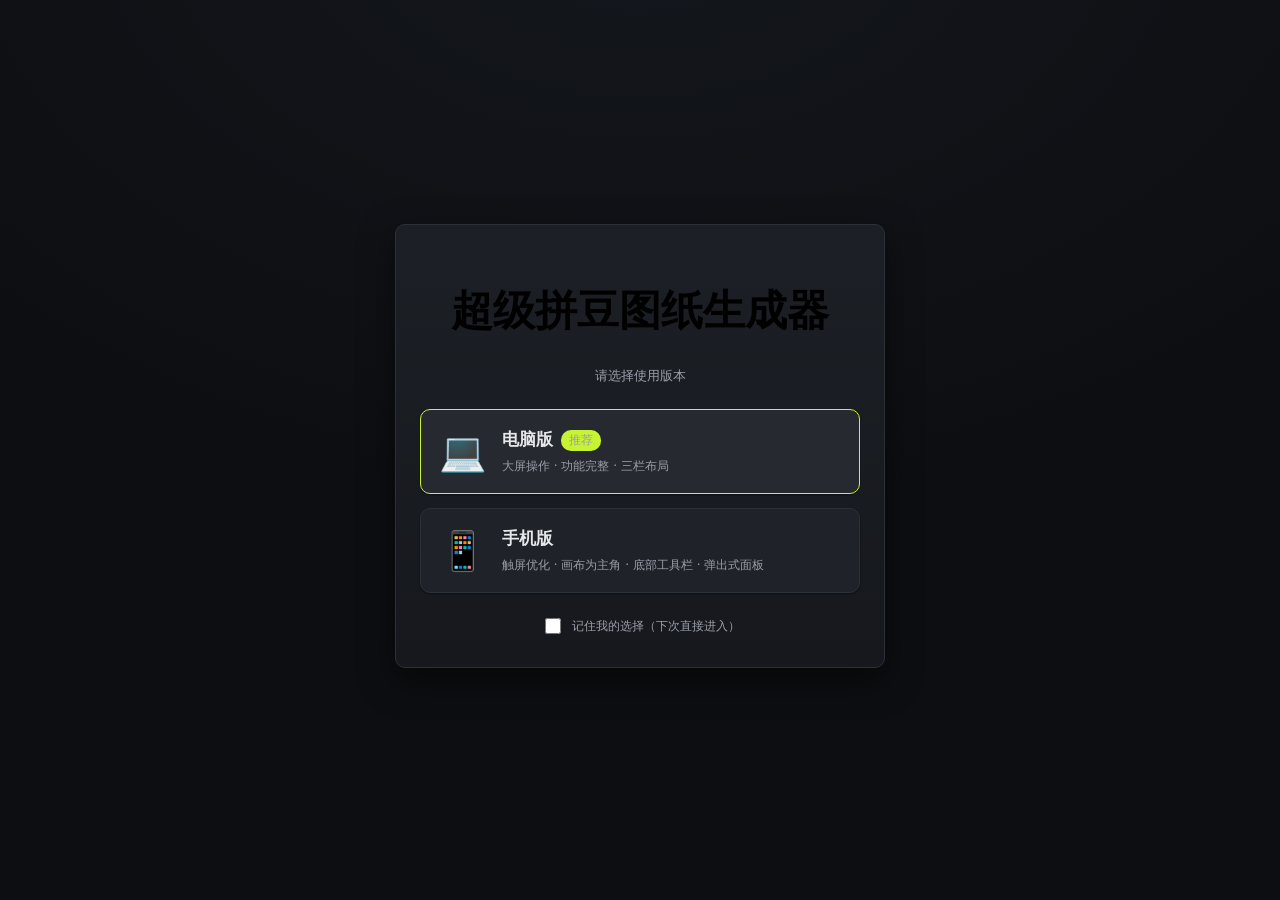
==== commit fa4bcc4b: "ui换色 去emoji" ====
--- a/index.html
+++ b/index.html
@@ -9,7 +9,7 @@
 <body>
 <div id="versionChooser">
   <div class="vc-card">
-    <h1>🎨 超级拼豆图纸生成器</h1>
+    <h1> 超级拼豆图纸生成器</h1>
     <p class="vc-sub">请选择使用版本</p>
     <div class="vc-options">
       <div class="vc-btn" data-mode="desktop">
@@ -49,7 +49,7 @@
       go(mode);
     });
   });
-  if(remember&&saved){ go(saved); }
+  if(remember&&saved&&!new URLSearchParams(location.search).get('choose')){ go(saved); }
 })();
 </script>
 </body>
--- a/css/choose.css
+++ b/css/choose.css
@@ -1,21 +1,37 @@
-/* 版本选择独立页样式（index.html 专用） */
-/* ===== 版本选择器（进入网站时选择 电脑版 / 手机版） ===== */
-#versionChooser{position:fixed;inset:0;z-index:9999;background:radial-gradient(120% 120% at 50% 0%,#1f2b50 0%,#121a30 60%,#0c1124 100%);display:flex;align-items:center;justify-content:center;padding:24px;font-family:'Segoe UI',Arial,sans-serif}
-#versionChooser .vc-card{background:#16213e;border:1px solid #0f3460;border-radius:20px;padding:30px 24px;max-width:440px;width:100%;text-align:center;box-shadow:0 24px 70px rgba(0,0,0,.55)}
-#versionChooser h1{color:#e94560;font-size:21px;margin-bottom:8px}
-#versionChooser .vc-sub{color:#9aa3b8;font-size:13px;margin-bottom:24px}
+
+
+#versionChooser{position:fixed;inset:0;z-index:9999;background:#0d0e11;display:flex;align-items:center;justify-content:center;padding:24px;font-family:system-ui,-apple-system,'Segoe UI',Roboto,'Helvetica Neue',Arial,sans-serif}
+#versionChooser .vc-card{background:#16181d;border:1px solid #2c3038;border-radius:10px;padding:30px 24px;max-width:440px;width:100%;text-align:center;box-shadow:none;font-size:21px;margin-bottom:8px}
+#versionChooser .vc-sub{color:#9A9EA8;font-size:13px;margin-bottom:24px}
 #versionChooser .vc-options{display:flex;flex-direction:column;gap:14px}
-#versionChooser .vc-btn{display:flex;align-items:center;gap:16px;padding:18px; border:2px solid #0f3460;border-radius:16px;background:#1a1a2e;color:#eee;cursor:pointer;text-align:left;transition:transform .12s,border-color .12s,background .12s}
-#versionChooser .vc-btn:active{transform:scale(.98)}
-#versionChooser .vc-btn.selected{border-color:#e94560;background:#1a3a6e;box-shadow:0 0 16px rgba(233,69,96,.35)}
+#versionChooser .vc-btn{display:flex;align-items:center;gap:16px;padding:18px;border:1px solid #2c3038;border-radius:10px;background:#1f2228;color:#E6E7EA;cursor:pointer;text-align:left;transition:background-color 120ms}
+#versionChooser .vc-btn:active{background:#26292f}
+#versionChooser .vc-btn.selected{border-color:#C6F432;background:#2c3038;}
 #versionChooser .vc-ico{font-size:38px;line-height:1;flex:0 0 auto}
-#versionChooser .vc-txt b{display:block;font-size:17px;color:#fff}
-#versionChooser .vc-txt span{font-size:12px;color:#9aa3b8}
-#versionChooser .vc-reco{display:none;font-size:10px;color:#fff;background:#e94560;border-radius:8px;padding:2px 8px;margin-left:8px;vertical-align:middle;font-weight:normal}
-#versionChooser .vc-foot{margin-top:22px;font-size:12px;color:#8a93a8;display:flex;align-items:center;justify-content:center;gap:8px;cursor:pointer;user-select:none}
-#versionChooser .vc-foot input{width:16px;height:16px;accent-color:#e94560}
-/* 选版本独立页面：彻底隐藏主程序，避免控制栏漏出 */
+#versionChooser .vc-txt b{display:block;font-size:17px;color:#E6E7EA}
+#versionChooser .vc-txt span{font-size:12px;color:#9A9EA8}
+#versionChooser .vc-reco{display:none;font-size:10px;color:#E6E7EA;background:#C6F432;border-radius:10px;padding:2px 8px;margin-left:8px;vertical-align:middle;font-weight:normal}
+#versionChooser .vc-foot{margin-top:22px;font-size:12px;color:#9A9EA8;display:flex;align-items:center;justify-content:center;gap:8px;cursor:pointer;user-select:none}
+#versionChooser .vc-foot input{width:16px;height:16px;accent-color:#C6F432}
+
 body.choosing .app-container{display:none!important}
 body.choosing .mobile-top{display:none!important}
 body.choosing .mobile-bar{display:none!important}
 body.choosing .scrim{display:none!important}
+
+#versionChooser .vc-btn:hover{background:#26292f}
+
+/* ===== 选择页质感增强 ===== */
+:root{
+  --accent:#C6F432; --accent-2:#D8F96E; --sub:#1f2228; --border:#2c3038;
+  --txt:#E6E7EA; --txt2:#9A9EA8; --hover:#26292f;
+}
+#versionChooser{background:radial-gradient(130% 120% at 50% -10%, #14171d 0%, #0d0e11 55%)}
+#versionChooser .vc-card{background:linear-gradient(180deg,#1c2026,#16181d);border:1px solid var(--border);box-shadow:0 12px 34px rgba(0,0,0,.5)}
+#versionChooser .vc-btn{background:var(--sub);border:1px solid var(--border);color:var(--txt);box-shadow:0 1px 2px rgba(0,0,0,.45)}
+#versionChooser .vc-btn:hover{background:var(--hover)}
+#versionChooser .vc-btn.selected{border-color:var(--accent);background:var(--hover)}
+#versionChooser .vc-reco{background:var(--accent);color:#0d0e11}
+#versionChooser .vc-foot input{accent-color:var(--accent)}
+#versionChooser .vc-txt b{color:var(--txt)}
+#versionChooser .vc-txt span{color:var(--txt2)}
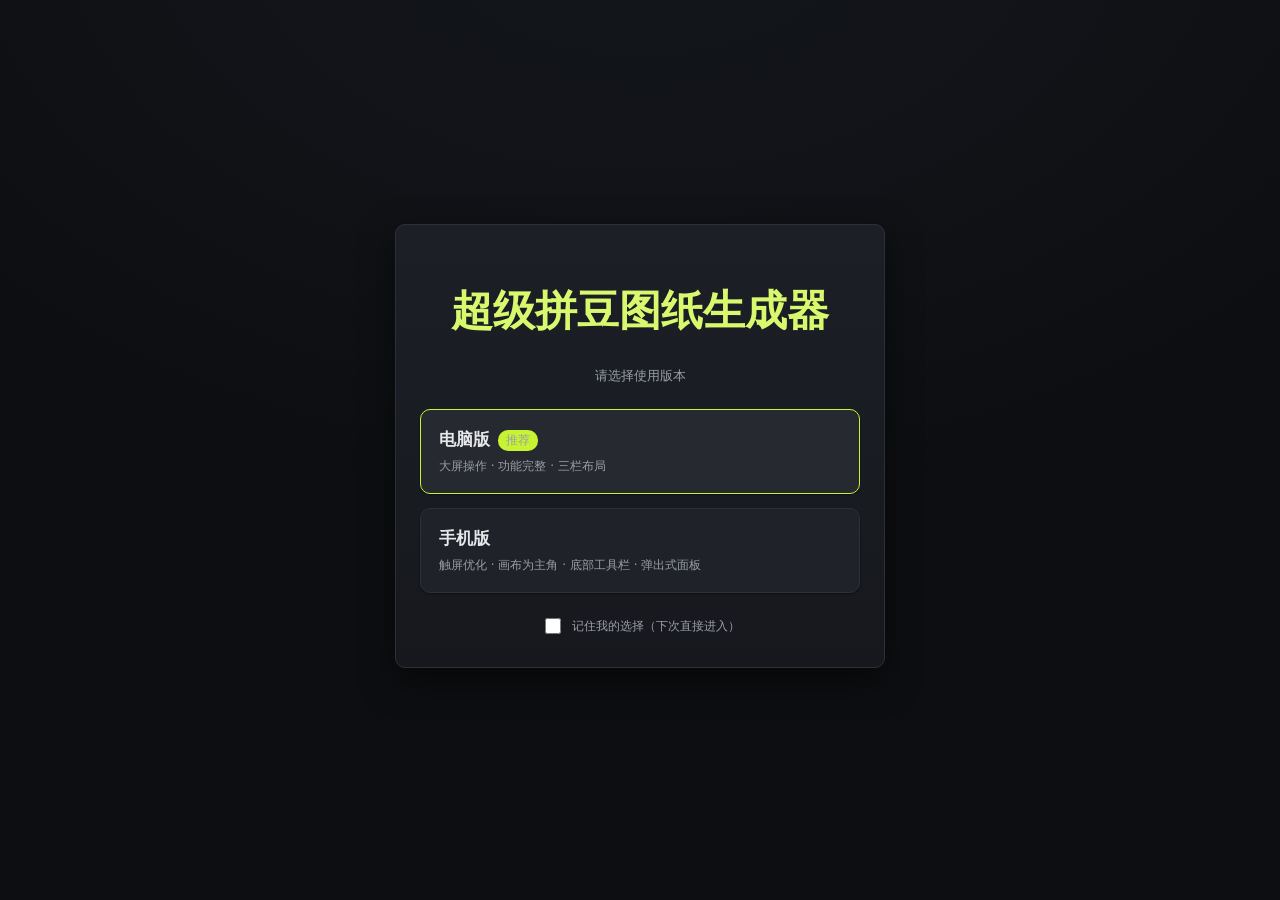
==== commit 6fa1e5f5: "电脑端修改2" ====
--- a/index.html
+++ b/index.html
@@ -13,11 +13,9 @@
     <p class="vc-sub">请选择使用版本</p>
     <div class="vc-options">
       <div class="vc-btn" data-mode="desktop">
-        <div class="vc-ico">💻</div>
         <div class="vc-txt"><b>电脑版<span class="vc-reco">推荐</span></b><span>大屏操作 · 功能完整 · 三栏布局</span></div>
       </div>
       <div class="vc-btn" data-mode="mobile">
-        <div class="vc-ico">📱</div>
         <div class="vc-txt"><b>手机版<span class="vc-reco">推荐</span></b><span>触屏优化 · 画布为主角 · 底部工具栏 · 弹出式面板</span></div>
       </div>
     </div>
--- a/css/choose.css
+++ b/css/choose.css
@@ -35,3 +35,4 @@
 #versionChooser .vc-foot input{accent-color:var(--accent)}
 #versionChooser .vc-txt b{color:var(--txt)}
 #versionChooser .vc-txt span{color:var(--txt2)}
+#versionChooser .vc-card { color: #D8F96E; }
